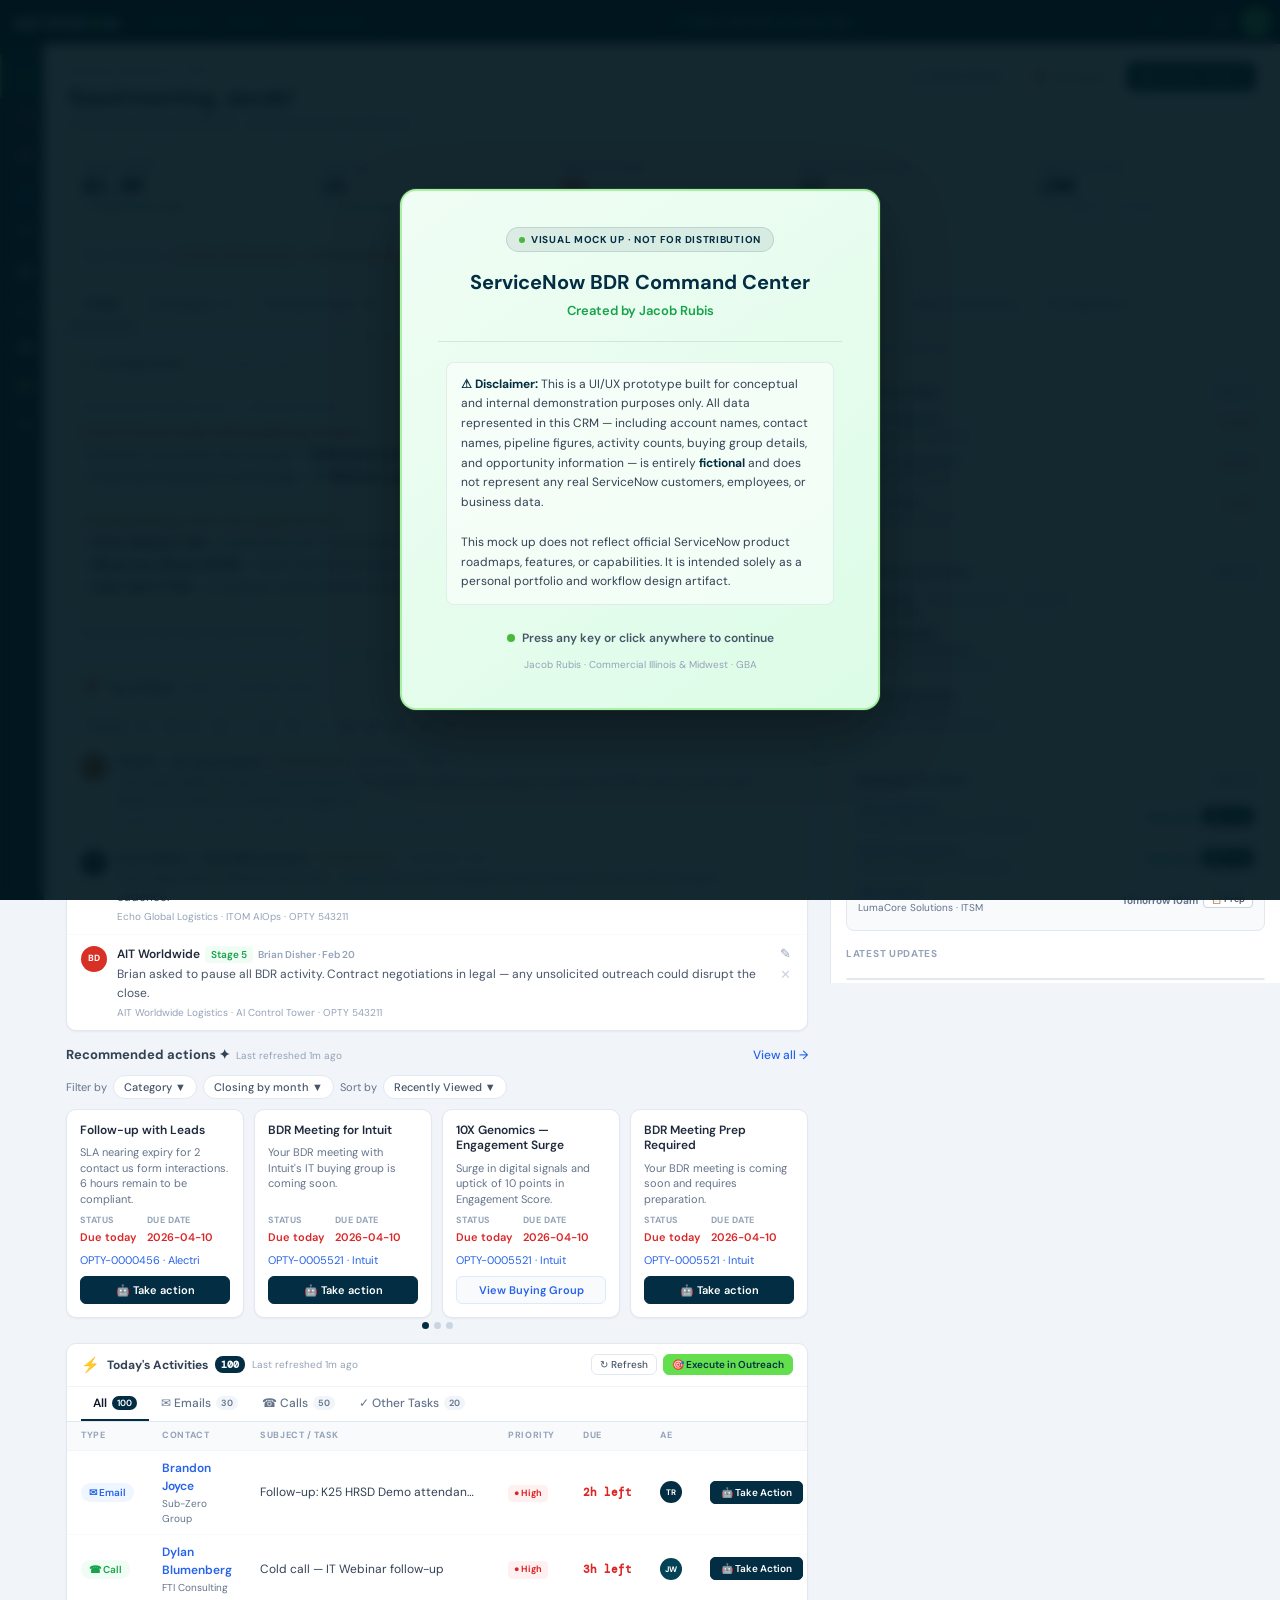
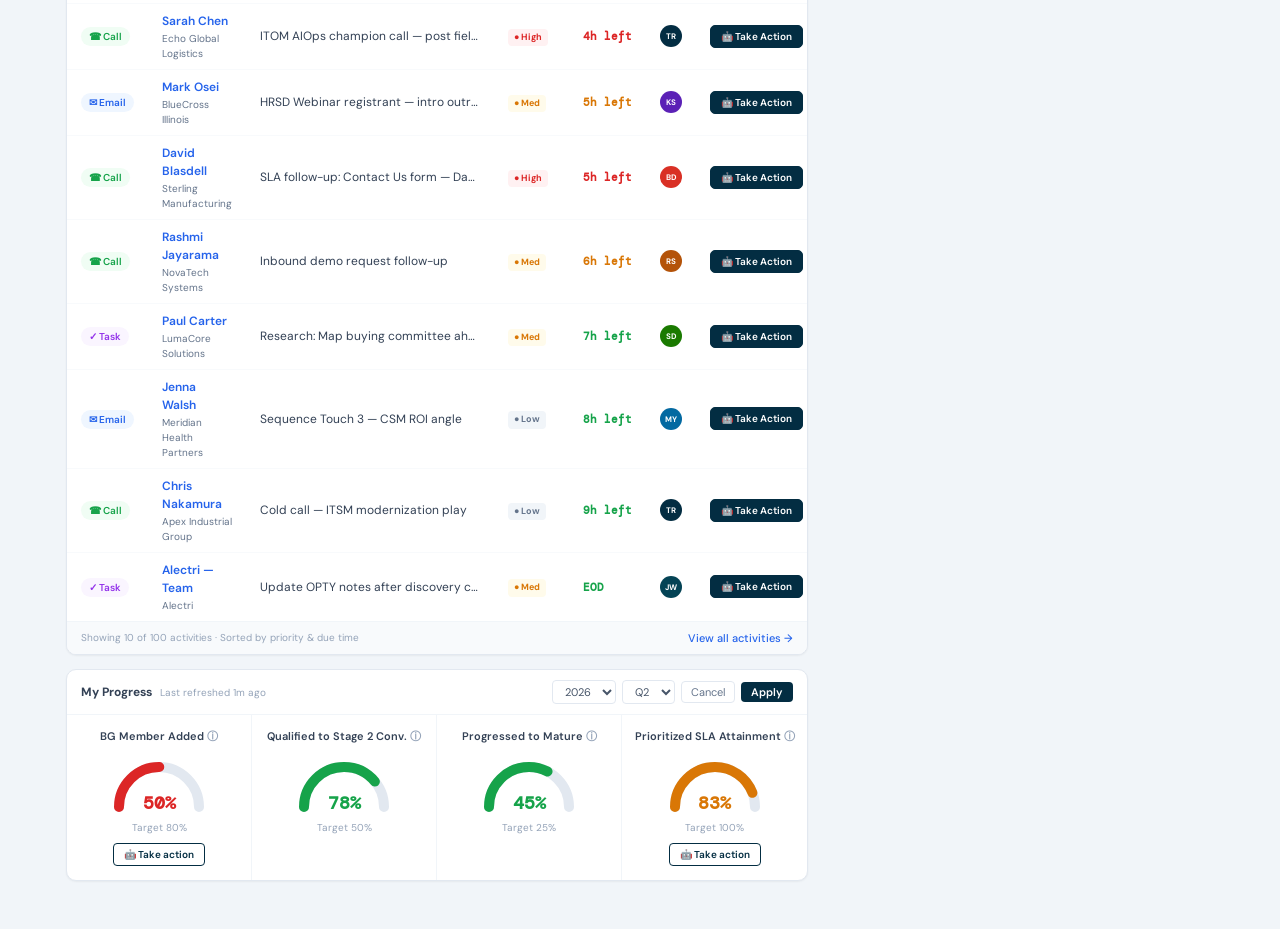
==== index.html @ 041e2563 "Implement AI prep modal for meeting briefs Added AI prep modal for generating prep briefs with compa" ====
<!DOCTYPE html>
<html lang="en">
<head>
<meta charset="UTF-8">
<meta name="viewport" content="width=device-width, initial-scale=1.0">
<title>Command Center — ServiceNow BDR</title>
<link href="https://fonts.googleapis.com/css2?family=DM+Sans:opsz,wght@9..40,300;9..40,400;9..40,500;9..40,600;9..40,700&family=DM+Mono:wght@400;500&display=swap" rel="stylesheet">
<style>
*,*::before,*::after{margin:0;padding:0;box-sizing:border-box;}
html,body{height:100%;}
:root{
  --ink:#032D42;--ink-nav:#01161f;--ink-mid:#043d5a;
  --wasabi:#63DF4E;--wdk:#4ab83a;
  --white:#fff;--bg:#f1f5f9;
  --s50:#f8fafc;--s100:#f1f5f9;--s200:#e2e8f0;--s300:#cbd5e1;
  --s400:#94a3b8;--s500:#64748b;--s600:#475569;--s700:#334155;
  --s800:#1e293b;--s900:#0f172a;
  --b50:#eff6ff;--b100:#dbeafe;--b500:#3b82f6;--b600:#2563eb;
  --g50:#f0fdf4;--g100:#dcfce7;--g500:#22c55e;--g600:#16a34a;
  --a50:#fffbeb;--a100:#fef3c7;--a500:#f59e0b;--a600:#d97706;
  --r50:#fff1f2;--r100:#ffe4e6;--r500:#ef4444;--r600:#dc2626;
  --p50:#faf5ff;--p500:#a855f7;--p600:#9333ea;
  --sh-xs:0 1px 2px rgba(0,0,0,.05);
  --sh-sm:0 1px 3px rgba(0,0,0,.10),0 1px 2px rgba(0,0,0,.06);
}
body{font-family:'DM Sans',sans-serif;background:var(--bg);color:var(--s800);font-size:13px;line-height:1.5;}
a{text-decoration:none;color:inherit;}
button{font-family:inherit;}
::-webkit-scrollbar{width:4px;height:4px;}
::-webkit-scrollbar-thumb{background:var(--s300);border-radius:2px;}

/* ── SPLASH SCREEN ───────────────────────────────────────────────── */
#splash{
  position:fixed;inset:0;z-index:9999;
  background:rgba(1,22,31,.92);
  display:flex;align-items:center;justify-content:center;
  backdrop-filter:blur(6px);
  transition:opacity .4s ease;
}
#splash.out{opacity:0;pointer-events:none;}
.splash-card{
  background:linear-gradient(145deg,#f0fdf4,#dcfce7);
  border:2px solid rgba(99,223,78,.45);
  border-radius:16px;
  padding:36px 44px;
  max-width:480px;
  width:90vw;
  text-align:center;
  box-shadow:0 24px 64px rgba(0,0,0,.35),0 0 0 1px rgba(99,223,78,.15);
  animation:splashIn .45s cubic-bezier(.22,.68,0,1.2) both;
}
@keyframes splashIn{from{transform:scale(.88) translateY(10px);opacity:0;}to{transform:scale(1) translateY(0);opacity:1;}}
.splash-badge{
  display:inline-flex;align-items:center;gap:6px;
  background:rgba(3,45,66,.08);border:1px solid rgba(3,45,66,.12);
  border-radius:20px;padding:4px 12px;
  font-size:10px;font-weight:700;letter-spacing:.07em;text-transform:uppercase;
  color:#032D42;margin-bottom:18px;
}
.splash-badge-dot{width:6px;height:6px;border-radius:50%;background:var(--wdk);}
.splash-title{
  font-size:20px;font-weight:700;color:#032D42;
  line-height:1.25;margin-bottom:6px;
}
.splash-author{
  font-size:13px;font-weight:600;color:#16a34a;margin-bottom:20px;
}
.splash-divider{
  height:1px;background:rgba(3,45,66,.1);margin:0 -8px 20px;
}
.splash-disclaimer{
  font-size:12px;color:#334155;line-height:1.65;margin-bottom:24px;
  background:rgba(255,255,255,.55);border-radius:8px;padding:12px 14px;
  border:1px solid rgba(3,45,66,.08);text-align:left;
}
.splash-disclaimer strong{color:#032D42;}
.splash-cta{
  display:flex;align-items:center;justify-content:center;gap:7px;
  font-size:12px;font-weight:600;color:#475569;
}
.splash-cta-pulse{
  width:8px;height:8px;border-radius:50%;background:#4ab83a;
  animation:splashPulse 1.2s infinite;
}
@keyframes splashPulse{0%,100%{opacity:1;transform:scale(1);}50%{opacity:.35;transform:scale(.7);}}
.splash-hint{font-size:10px;color:#94a3b8;margin-top:10px;}

/* NAV */
.gnav{height:44px;background:var(--ink-nav);display:flex;align-items:center;position:fixed;top:0;left:0;right:0;z-index:300;border-bottom:1px solid rgba(255,255,255,.06);}
.gnav-logo{display:flex;align-items:center;padding:0 14px;height:44px;border-right:1px solid rgba(255,255,255,.07);flex-shrink:0;}
.gnav-tabs{display:flex;align-items:center;}
.gnav-tab{display:flex;align-items:center;height:44px;padding:0 13px;font-size:12px;color:rgba(255,255,255,.5);cursor:pointer;border-bottom:2px solid transparent;white-space:nowrap;}
.gnav-tab:hover{color:rgba(255,255,255,.8);background:rgba(255,255,255,.04);}
.gnav-pill-wrap{flex:1;display:flex;justify-content:center;}
.gnav-pill{display:inline-flex;align-items:center;gap:6px;font-size:12px;font-weight:500;padding:4px 12px;border-radius:20px;border:1px solid rgba(255,255,255,.15);color:rgba(255,255,255,.8);cursor:pointer;}
.gnav-pill-dot{width:6px;height:6px;border-radius:50%;background:var(--wasabi);}
.gnav-r{display:flex;align-items:center;gap:2px;padding:0 10px;}
.gnav-btn{width:30px;height:30px;display:flex;align-items:center;justify-content:center;border-radius:4px;color:rgba(255,255,255,.45);cursor:pointer;font-size:13px;border:none;background:transparent;}
.gnav-btn:hover{background:rgba(255,255,255,.07);color:rgba(255,255,255,.8);}
.gnav-av{width:28px;height:28px;background:var(--wasabi);border-radius:50%;display:flex;align-items:center;justify-content:center;font-size:10px;font-weight:700;color:var(--ink);cursor:pointer;margin-left:4px;}

/* SIDEBAR */
.sbar{
  position:fixed;top:44px;left:0;bottom:0;
  width:44px;
  background:#0d1f2b;
  border-right:1px solid rgba(255,255,255,.05);
  z-index:200;
  display:flex;flex-direction:column;
  overflow:hidden;
  transition:width .22s cubic-bezier(.4,0,.2,1);
}
.sbar:hover{width:180px;box-shadow:4px 0 20px rgba(0,0,0,.25);}
.sbar::-webkit-scrollbar{width:0;}
.sbar-sec{padding:10px 0 4px;}
.sbar-lbl{font-size:9px;font-weight:700;letter-spacing:.10em;text-transform:uppercase;color:rgba(255,255,255,.20);padding:0 14px;margin-bottom:2px;display:block;white-space:nowrap;opacity:0;transition:opacity .15s .05s;}
.sbar:hover .sbar-lbl{opacity:1;}
.sbar-item{display:flex;align-items:center;gap:10px;padding:8px 14px;font-size:12px;color:rgba(255,255,255,.50);border-left:2px solid transparent;transition:background .12s,color .12s;text-decoration:none;white-space:nowrap;}
.sbar-item:hover{background:rgba(255,255,255,.05);color:rgba(255,255,255,.85);}
.sbar-item.on{color:var(--wasabi);border-left-color:var(--wasabi);background:rgba(99,223,78,.06);font-weight:500;}
.sbar-ic{width:16px;min-width:16px;text-align:center;font-size:15px;flex-shrink:0;}
.sb{margin-left:auto;font-size:9px;font-weight:600;padding:1px 5px;border-radius:8px;background:rgba(255,255,255,.08);color:rgba(255,255,255,.40);opacity:0;transition:opacity .1s;flex-shrink:0;}
.sbar:hover .sb{opacity:1;}
.sb.r{background:rgba(239,68,68,.20);color:#fca5a5;}
.sbar-item.on .sbar-ic::after{content:'';display:block;width:4px;height:4px;border-radius:50%;background:var(--wasabi);margin:1px auto 0;}
.sbar:hover .sbar-item.on .sbar-ic::after{display:none;}
.sdiv{height:1px;background:rgba(255,255,255,.06);margin:5px 10px;}
.sbar-footer{padding:8px 14px 10px;font-size:9px;color:rgba(255,255,255,.14);margin-top:auto;white-space:nowrap;opacity:0;transition:opacity .15s;}
.sbar:hover .sbar-footer{opacity:1;}

/* LAYOUT */
.main{margin-top:44px;margin-left:44px;min-height:calc(100vh - 44px);display:flex;flex-direction:column;}
.page-hdr{background:var(--white);border-bottom:1px solid var(--s200);padding:18px 24px 0;position:sticky;top:44px;z-index:100;}
.phdr-top{display:flex;align-items:flex-start;justify-content:space-between;margin-bottom:14px;}
.phdr-date{font-size:11px;color:var(--s400);margin-bottom:2px;}
.phdr-name{font-size:22px;font-weight:700;color:var(--s900);letter-spacing:-.02em;}
.phdr-sub{font-size:12px;color:var(--s500);}
.phdr-acts{display:flex;align-items:center;gap:7px;flex-shrink:0;}

/* BODY */
.page-body{display:flex;flex:1;min-height:0;}
.body-main{flex:1;padding:16px 22px 48px;display:flex;flex-direction:column;gap:14px;min-width:0;}
.body-side{width:450px;flex-shrink:0;border-left:1px solid var(--s200);background:var(--white);padding:14px 15px;display:flex;flex-direction:column;gap:11px;overflow-y:auto;position:sticky;top:calc(44px + 200px);max-height:calc(100vh - 44px - 200px);align-self:flex-start;}

/* BUTTONS */
.btn{display:inline-flex;align-items:center;gap:5px;font-family:inherit;font-size:12px;font-weight:500;padding:6px 13px;border-radius:6px;cursor:pointer;border:1px solid;transition:.12s;white-space:nowrap;text-decoration:none;}
.btn-g{background:transparent;color:var(--s600);border-color:var(--s200);}
.btn-g:hover{background:var(--s50);border-color:var(--s300);}
.btn-p{background:var(--ink);color:var(--white);border-color:var(--ink);}
.btn-p:hover{background:var(--ink-mid);}
.btn-w{background:var(--wasabi);color:var(--ink);border-color:var(--wasabi);font-weight:600;}
.btn-w:hover{background:var(--wdk);}
.btn-sm{font-size:11px;padding:5px 11px;}
.btn-xs{font-size:10px;padding:3px 8px;}

/* STAT CARDS */
.stat-row{display:flex;gap:8px;margin-bottom:12px;}
.stat-card{flex:1;background:var(--white);border:1px solid var(--s200);border-radius:10px;padding:11px 13px;cursor:pointer;transition:.12s;box-shadow:var(--sh-xs);text-decoration:none;display:block;color:inherit;}
.stat-card:hover{box-shadow:var(--sh-sm);border-color:var(--s300);}
.stat-lbl{font-size:11px;color:var(--s500);margin-bottom:2px;font-weight:500;}
.stat-val{font-size:20px;font-weight:700;color:var(--s900);line-height:1;margin-bottom:2px;font-family:'DM Mono',monospace;}
.stat-val.red{color:var(--r600);}
.stat-d{font-size:11px;color:var(--s400);}
.du{color:var(--g600);font-weight:600;}
.dw{color:var(--a600);font-weight:600;font-size:10px;}

/* SINCE STRIP */
.since{background:var(--s50);border:1px solid var(--s200);border-radius:8px;padding:7px 14px;font-size:11px;color:var(--s500);margin-bottom:12px;display:flex;align-items:center;gap:5px;flex-wrap:wrap;}
.sr{color:var(--r600);font-weight:600;}
.sa{color:var(--a600);font-weight:600;}
.sg{color:var(--g600);font-weight:600;}
.ss{color:var(--s300);}

/* PAGE TABS */
.ptabs{display:flex;align-items:center;border-top:1px solid var(--s200);margin:0 -24px;padding:0 24px;overflow-x:auto;}
.ptabs::-webkit-scrollbar{height:0;}
.ptab{display:flex;align-items:center;gap:5px;padding:10px 14px;font-size:13px;font-weight:500;color:var(--s500);border-bottom:2px solid transparent;white-space:nowrap;transition:.1s;text-decoration:none;cursor:pointer;}
.ptab:hover{color:var(--s700);}
.ptab.on{color:var(--s900);border-bottom-color:var(--ink);font-weight:600;}
.ptab-ct{font-size:10px;font-weight:600;padding:1px 5px;border-radius:8px;background:var(--s100);color:var(--s500);}
.ptab.on .ptab-ct{background:var(--ink);color:var(--white);}

/* CARD */
.card{background:var(--white);border:1px solid var(--s200);border-radius:10px;overflow:hidden;box-shadow:var(--sh-xs);}

/* AI BRIEF */
.ai-brief{background:var(--white);border:1px solid var(--s200);border-radius:10px;overflow:hidden;box-shadow:var(--sh-xs);}
.ai-hdr{display:flex;align-items:center;justify-content:space-between;padding:10px 14px;border-bottom:1px solid var(--s100);cursor:pointer;user-select:none;transition:.1s;}
.ai-hdr:hover{background:var(--s50);}
.ai-lbl{display:flex;align-items:center;gap:7px;font-size:12px;font-weight:600;color:var(--s700);}
.ai-meta{font-size:10px;color:var(--s400);font-weight:400;margin-left:2px;}
.ai-pulse{width:7px;height:7px;background:var(--wasabi);border-radius:50%;animation:pulse 2s infinite;flex-shrink:0;}
@keyframes pulse{0%,100%{opacity:1;transform:scale(1);}50%{opacity:.4;transform:scale(.8);}}
.ai-coll{overflow:hidden;transition:max-height .3s ease;}
.ai-body{padding:14px;}
.ai-snap{font-size:10px;font-weight:700;letter-spacing:.07em;text-transform:uppercase;color:var(--s400);margin-bottom:7px;}
.ai-txt{font-size:13px;color:var(--s700);line-height:1.7;}
.ai-txt strong{color:var(--s900);}
.ai-txt .ar{color:var(--r600);font-weight:600;}
.ai-foot{display:flex;align-items:center;justify-content:space-between;padding:8px 14px;border-top:1px solid var(--s100);background:var(--s50);}
.ai-foot-m{font-size:10px;color:var(--s400);}

/* TOP OF MIND */
.tom{background:var(--white);border:1px solid var(--s200);border-radius:10px;overflow:hidden;box-shadow:var(--sh-xs);}
.tom-hdr{display:flex;align-items:center;justify-content:space-between;padding:10px 14px;border-bottom:1px solid var(--s100);}
.tom-toolbar{display:flex;align-items:center;gap:2px;padding:5px 10px;background:var(--s50);border-bottom:1px solid var(--s100);}
.tom-sel{font-size:11px;padding:2px 5px;border:1px solid var(--s200);border-radius:3px;background:var(--white);color:var(--s600);font-family:inherit;cursor:pointer;}
.tom-tb{width:22px;height:22px;display:flex;align-items:center;justify-content:center;border-radius:3px;border:none;background:transparent;cursor:pointer;font-size:11px;font-weight:700;color:var(--s500);}
.tom-tb:hover{background:var(--s200);}
.tom-tdiv{width:1px;height:14px;background:var(--s200);margin:0 2px;}
.tom-note{display:flex;align-items:flex-start;gap:10px;padding:10px 14px;border-bottom:1px solid var(--s50);transition:.1s;}
.tom-note:hover{background:var(--s50);}
.tom-note:last-child{border-bottom:none;}
.tom-av{width:26px;height:26px;border-radius:50%;display:flex;align-items:center;justify-content:center;font-size:9px;font-weight:700;color:var(--white);flex-shrink:0;margin-top:1px;}
.tom-bd{flex:1;}
.tom-name{font-size:12px;font-weight:600;color:var(--s800);margin-bottom:2px;display:flex;align-items:center;gap:5px;flex-wrap:wrap;}
.tom-tg{font-size:10px;font-weight:600;padding:1px 6px;border-radius:4px;}
.tg-r{background:var(--r50);color:var(--r600);}
.tg-a{background:var(--a50);color:var(--a600);}
.tg-g{background:var(--g50);color:var(--g600);}
.tom-ts{font-size:10px;color:var(--s400);}
.tom-txt{font-size:12px;color:var(--s600);line-height:1.55;}
.tom-sub{font-size:10px;color:var(--s400);margin-top:3px;}
.tom-x{font-size:13px;color:var(--s300);background:none;border:none;cursor:pointer;flex-shrink:0;transition:.1s;padding:0 2px;}
.tom-x:hover{color:var(--s600);}

/* REC ACTIONS */
.rec-hdr{display:flex;align-items:center;justify-content:space-between;margin-bottom:10px;}
.rec-lbl{font-size:13px;font-weight:700;color:var(--s700);display:flex;align-items:center;gap:6px;}
.rec-lbl-m{font-size:10px;color:var(--s400);font-weight:400;}
.rec-filters{display:flex;align-items:center;gap:6px;margin-bottom:10px;flex-wrap:wrap;}
.fl{font-size:11px;color:var(--s500);}
.fchip{display:inline-flex;align-items:center;gap:4px;font-family:inherit;font-size:11px;font-weight:500;padding:4px 10px;border-radius:20px;border:1px solid var(--s200);background:var(--white);color:var(--s600);cursor:pointer;}
.fchip:hover{border-color:var(--s300);background:var(--s50);}
.rec-grid{display:grid;grid-template-columns:repeat(4,1fr);gap:10px;}
.rec-card{background:var(--white);border:1px solid var(--s200);border-radius:10px;padding:13px;box-shadow:var(--sh-xs);cursor:pointer;transition:.12s;display:flex;flex-direction:column;gap:7px;}
.rec-card:hover{box-shadow:var(--sh-sm);border-color:var(--s300);}
.rc-title{font-size:12px;font-weight:600;color:var(--s800);line-height:1.3;}
.rc-sub{font-size:11px;color:var(--s500);line-height:1.4;flex:1;}
.rc-opty{font-size:11px;color:var(--b600);}
.rc-dates{display:flex;gap:10px;}
.rc-di{display:flex;flex-direction:column;gap:1px;}
.rc-dl{font-size:9px;font-weight:700;letter-spacing:.05em;text-transform:uppercase;color:var(--s400);}
.rc-dv{font-size:11px;font-weight:600;color:var(--r600);}
.rc-cta{width:100%;font-family:inherit;font-size:11px;font-weight:600;padding:6px;border-radius:6px;border:1px solid var(--s200);background:var(--s50);color:var(--s700);cursor:pointer;transition:.1s;}
.rc-cta:hover,.rc-cta.pri{background:var(--ink);color:var(--white);border-color:var(--ink);}
.rec-dots{display:flex;align-items:center;justify-content:center;gap:5px;margin-top:4px;}
.rdot{width:7px;height:7px;border-radius:50%;background:var(--s300);cursor:pointer;}
.rdot.on{background:var(--ink);}

/* GAUGES */
.prog-section{background:var(--white);border:1px solid var(--s200);border-radius:10px;overflow:hidden;box-shadow:var(--sh-xs);}
.prog-hdr{display:flex;align-items:center;justify-content:space-between;padding:10px 14px;border-bottom:1px solid var(--s100);}
.prog-hl{display:flex;align-items:center;gap:8px;}
.prog-lbl{font-size:12px;font-weight:700;color:var(--s700);}
.prog-m{font-size:10px;color:var(--s400);}
.prog-ctrls{display:flex;align-items:center;gap:6px;}
.prog-sel{font-family:inherit;font-size:11px;padding:3px 8px;border:1px solid var(--s200);border-radius:4px;background:var(--white);color:var(--s600);cursor:pointer;}
.prog-apply{font-family:inherit;font-size:11px;font-weight:600;padding:3px 10px;border-radius:4px;border:none;background:var(--ink);color:var(--white);cursor:pointer;}
.gauges-row{display:grid;grid-template-columns:repeat(4,1fr);}
.gauge-item{padding:14px 10px;border-right:1px solid var(--s100);display:flex;flex-direction:column;align-items:center;gap:8px;cursor:pointer;transition:.1s;}
.gauge-item:hover{background:var(--s50);}
.gauge-item:last-child{border-right:none;}
.gauge-title{font-size:11px;font-weight:600;color:var(--s700);text-align:center;line-height:1.35;}
.gauge-wrap{position:relative;width:100px;height:60px;}
.gauge-svg{width:100px;height:60px;}
.gauge-val{position:absolute;bottom:0;left:50%;transform:translateX(-50%);font-size:18px;font-weight:700;font-family:'DM Mono',monospace;line-height:1;}
.gauge-target{font-size:10px;color:var(--s400);}
.gauge-cta{font-family:inherit;font-size:10px;font-weight:600;padding:4px 10px;border-radius:4px;border:1px solid var(--ink);background:transparent;color:var(--ink);cursor:pointer;display:flex;align-items:center;gap:4px;transition:.1s;}
.gauge-cta:hover{background:var(--ink);color:var(--white);}

/* ── ACTIVITIES SECTION ───────────────────────────────────────────── */
.act-section{background:var(--white);border:1px solid var(--s200);border-radius:10px;overflow:hidden;box-shadow:var(--sh-xs);}
.act-hdr{display:flex;align-items:center;justify-content:space-between;padding:10px 14px;border-bottom:1px solid var(--s100);}
.act-hdr-l{display:flex;align-items:center;gap:7px;}
.act-title{font-size:12px;font-weight:700;color:var(--s700);}
.act-meta{font-size:10px;color:var(--s400);}
.act-tabs{display:flex;align-items:center;border-bottom:1px solid var(--s200);padding:0 14px;gap:0;overflow-x:auto;}
.act-tabs::-webkit-scrollbar{height:0;}
.act-tab{display:flex;align-items:center;gap:5px;padding:8px 12px;font-size:12px;font-weight:500;color:var(--s500);border-bottom:2px solid transparent;cursor:pointer;white-space:nowrap;transition:.1s;background:none;border-top:none;border-left:none;border-right:none;font-family:inherit;}
.act-tab:hover{color:var(--s700);}
.act-tab.on{color:var(--s900);border-bottom-color:var(--ink);font-weight:600;}
.act-tab-ct{font-size:9px;font-weight:600;padding:1px 5px;border-radius:8px;background:var(--s100);color:var(--s500);}
.act-tab.on .act-tab-ct{background:var(--ink);color:var(--white);}
/* activity list table */
.act-list{overflow-x:auto;}
.act-table{width:100%;border-collapse:collapse;min-width:520px;}
.act-table th{font-size:9px;font-weight:700;letter-spacing:.07em;text-transform:uppercase;color:var(--s400);padding:7px 14px;text-align:left;border-bottom:1px solid var(--s100);background:var(--s50);white-space:nowrap;}
.act-table td{padding:8px 14px;border-bottom:1px solid var(--s50);vertical-align:middle;}
.act-table tr:last-child td{border-bottom:none;}
.act-table tr:hover td{background:var(--s50);}
/* type pill */
.act-type{display:inline-flex;align-items:center;gap:4px;font-size:10px;font-weight:600;padding:2px 8px;border-radius:20px;white-space:nowrap;}
.act-type.email{background:var(--b50);color:var(--b600);}
.act-type.call{background:var(--g50);color:var(--g600);}
.act-type.task{background:var(--p50);color:var(--p600);}
/* priority */
.act-pri{display:inline-flex;align-items:center;gap:3px;font-size:9px;font-weight:700;padding:2px 6px;border-radius:4px;}
.act-pri.high{background:var(--r50);color:var(--r600);}
.act-pri.med{background:var(--a50);color:var(--a600);}
.act-pri.low{background:var(--s100);color:var(--s500);}
/* contact cell */
.act-contact{font-size:12px;font-weight:600;color:var(--b600);cursor:pointer;}
.act-contact:hover{text-decoration:underline;}
.act-company{font-size:10px;color:var(--s500);margin-top:1px;}
/* subject cell */
.act-subj{font-size:12px;color:var(--s700);max-width:220px;white-space:nowrap;overflow:hidden;text-overflow:ellipsis;}
/* time cell */
.act-time{font-size:11px;font-weight:600;color:var(--r600);white-space:nowrap;font-family:'DM Mono',monospace;}
.act-time.ok{color:var(--g600);}
.act-time.warn{color:var(--a600);}
/* action btn */
.act-btn{font-family:inherit;font-size:10px;font-weight:600;padding:4px 10px;border-radius:5px;cursor:pointer;border:1px solid var(--s200);background:var(--white);color:var(--s600);transition:.1s;white-space:nowrap;}
.act-btn:hover{background:var(--ink);color:var(--white);border-color:var(--ink);}
.act-btn.ai{background:var(--ink);color:var(--white);border-color:var(--ink);}
.act-btn.ai:hover{background:var(--ink-mid);}
/* act footer */
.act-footer{display:flex;align-items:center;justify-content:space-between;padding:8px 14px;border-top:1px solid var(--s100);background:var(--s50);}
.act-footer-m{font-size:10px;color:var(--s400);}

/* RIGHT SIDEBAR */
.side-lbl{font-size:10px;font-weight:700;letter-spacing:.07em;text-transform:uppercase;color:var(--s400);margin-bottom:6px;display:block;}
.side-card{background:var(--s50);border:1px solid var(--s200);border-radius:8px;padding:10px 11px;}
.sc-hdr{display:flex;align-items:center;justify-content:space-between;margin-bottom:7px;}
.sc-title{font-size:11px;font-weight:600;color:var(--s700);}
.sc-link{font-size:11px;color:var(--b600);cursor:pointer;text-decoration:none;}
.sc-link:hover{text-decoration:underline;}
.si{display:flex;align-items:flex-start;justify-content:space-between;gap:8px;padding:5px 0;border-bottom:1px solid var(--s200);}
.si:last-child{border-bottom:none;}
.si-name{font-size:12px;color:var(--b600);font-weight:500;cursor:pointer;line-height:1.3;}
.si-name:hover{text-decoration:underline;}
.si-co{font-size:10px;color:var(--s500);}
.si-r{font-size:10px;font-weight:700;color:var(--r600);white-space:nowrap;padding-top:2px;}
.si-a{font-size:10px;font-weight:700;color:var(--a600);white-space:nowrap;padding-top:2px;}
.si-g{font-size:10px;font-weight:700;color:var(--g600);white-space:nowrap;padding-top:2px;}
.si-s{font-size:10px;font-weight:700;color:var(--s500);white-space:nowrap;padding-top:2px;}
.stabs{display:flex;border-bottom:1px solid var(--s200);margin-bottom:7px;}
.stab{font-size:11px;font-weight:500;padding:4px 8px;color:var(--s400);cursor:pointer;border-bottom:2px solid transparent;transition:.1s;}
.stab.on{color:var(--ink);border-bottom-color:var(--ink);font-weight:600;}
.sact{font-size:11px;color:var(--s600);padding:4px 0;border-bottom:1px solid var(--s100);line-height:1.45;}
.sact:last-child{border-bottom:none;}
.sact strong{color:var(--s800);}
.nfeed{background:var(--white);border:1px solid var(--s200);border-radius:8px;overflow:hidden;}
.ni{padding:9px 11px;border-bottom:1px solid var(--s100);cursor:pointer;transition:.1s;}
.ni:hover{background:var(--s50);}
.ni:last-child{border-bottom:none;}
.ni-top{display:flex;align-items:center;justify-content:space-between;margin-bottom:4px;}
.ntag{font-size:9px;font-weight:700;padding:1px 6px;border-radius:3px;text-transform:uppercase;letter-spacing:.04em;}
.ntag.promo{background:rgba(99,223,78,.12);color:#2d7a1a;}
.ntag.breach{background:var(--r50);color:var(--r600);}
.nmeta{font-size:10px;color:var(--s400);}
.ntitle{font-size:12px;font-weight:600;color:var(--s800);line-height:1.3;margin-bottom:3px;}
.ndesc{font-size:11px;color:var(--s500);line-height:1.4;}
.nai{font-family:inherit;font-size:10px;font-weight:600;padding:2px 8px;border-radius:4px;border:1px solid var(--s200);background:var(--s50);color:var(--s600);cursor:pointer;margin-top:5px;display:inline-flex;align-items:center;gap:3px;}
.nai:hover{background:var(--ink);color:var(--white);border-color:var(--ink);}

/* ── AI PREP MODAL ───────────────────────────────────────────────── */
#prepModalBg{display:none;position:fixed;inset:0;background:rgba(0,0,0,.5);z-index:9999;align-items:center;justify-content:center;backdrop-filter:blur(4px);}
.prep-modal{background:var(--white);border-radius:14px;width:min(680px,95vw);height:88vh;display:flex;flex-direction:column;box-shadow:0 24px 64px rgba(0,0,0,.3);}
.prep-modal-hdr{padding:16px 20px;border-bottom:1px solid var(--s200);display:flex;align-items:flex-start;justify-content:space-between;flex-shrink:0;background:var(--ink);border-radius:14px 14px 0 0;}
.prep-modal-hdr-l{display:flex;flex-direction:column;gap:3px;}
.prep-badge{display:inline-flex;align-items:center;gap:5px;font-size:9px;font-weight:700;letter-spacing:.07em;text-transform:uppercase;padding:2px 8px;border-radius:10px;background:rgba(99,223,78,.18);color:var(--wasabi);margin-bottom:4px;}
.prep-modal-name{font-size:18px;font-weight:700;color:var(--white);line-height:1.2;}
.prep-modal-sub{font-size:11px;color:rgba(255,255,255,.55);}
.prep-close{width:30px;height:30px;border-radius:50%;background:rgba(255,255,255,.1);border:none;color:rgba(255,255,255,.7);cursor:pointer;font-size:16px;display:flex;align-items:center;justify-content:center;flex-shrink:0;transition:.1s;}
.prep-close:hover{background:rgba(255,255,255,.2);color:var(--white);}
.prep-modal-body{flex:1;overflow-y:auto;min-height:0;padding:18px 20px;}
.prep-sec{background:var(--s50);border:1px solid var(--s200);border-radius:10px;overflow:hidden;margin-bottom:14px;}
.prep-sec-hdr{display:flex;align-items:center;gap:7px;padding:9px 13px;border-bottom:1px solid var(--s200);background:var(--white);}
.prep-sec-icon{font-size:14px;}
.prep-sec-title{font-size:11px;font-weight:700;color:var(--s700);text-transform:uppercase;letter-spacing:.06em;}
.prep-sec-body{padding:12px 13px;font-size:12px;color:var(--s700);line-height:1.7;}
.prep-sec-body strong{color:var(--s900);}
.prep-sec-body ul{padding-left:16px;display:flex;flex-direction:column;gap:5px;}
.prep-sec-body li{color:var(--s600);line-height:1.55;}
.spiced-row{display:grid;grid-template-columns:90px 1fr;gap:0;border-bottom:1px solid var(--s200);}
.spiced-row:last-child{border-bottom:none;}
.spiced-label{padding:9px 12px;font-size:10px;font-weight:700;color:var(--white);display:flex;align-items:flex-start;background:var(--ink);}
.spiced-val{padding:9px 12px;font-size:12px;color:var(--s700);line-height:1.55;}
.prep-loading{display:flex;flex-direction:column;align-items:center;justify-content:center;gap:12px;padding:48px 20px;}
.prep-spinner{width:32px;height:32px;border:3px solid var(--s200);border-top-color:var(--ink);border-radius:50%;animation:prepSpin .8s linear infinite;}
@keyframes prepSpin{to{transform:rotate(360deg);}}
.prep-loading-txt{font-size:12px;color:var(--s500);font-weight:500;}
.prep-loading-sub{font-size:11px;color:var(--s400);text-align:center;}
.prep-modal-ftr{padding:12px 20px;border-top:1px solid var(--s200);display:flex;align-items:center;justify-content:space-between;flex-shrink:0;background:var(--s50);border-radius:0 0 14px 14px;}
.prep-ftr-note{font-size:10px;color:var(--s400);display:flex;align-items:center;gap:4px;}
.prep-pulse{width:6px;height:6px;background:var(--wasabi);border-radius:50%;animation:pulse 2s infinite;flex-shrink:0;}

/* FADE */
.fu{opacity:0;transform:translateY(6px);transition:opacity .35s ease,transform .35s ease;}
</style>
</head>
<body>

<!-- ── SPLASH SCREEN ──────────────────────────────────────────────── -->
<div id="splash">
  <div class="splash-card">
    <div class="splash-badge">
      <div class="splash-badge-dot"></div>
      Visual Mock Up · Not for Distribution
    </div>
    <div class="splash-title">ServiceNow BDR Command Center</div>
    <div class="splash-author">Created by Jacob Rubis</div>
    <div class="splash-divider"></div>
    <div class="splash-disclaimer">
      <strong>⚠ Disclaimer:</strong> This is a UI/UX prototype built for conceptual and internal demonstration purposes only. All data represented in this CRM — including account names, contact names, pipeline figures, activity counts, buying group details, and opportunity information — is entirely <strong>fictional</strong> and does not represent any real ServiceNow customers, employees, or business data.
      <br><br>
      This mock up does not reflect official ServiceNow product roadmaps, features, or capabilities. It is intended solely as a personal portfolio and workflow design artifact.
    </div>
    <div class="splash-cta">
      <div class="splash-cta-pulse"></div>
      Press any key or click anywhere to continue
    </div>
    <div class="splash-hint">Jacob Rubis · Commercial Illinois &amp; Midwest · GBA</div>
  </div>
</div>

<!-- TOP NAV -->
<nav class="gnav">
  <div class="gnav-logo">
    <svg xmlns="http://www.w3.org/2000/svg" width="108" height="17" viewBox="0 0 132 20">
      <path d="M32.022,6.391a5.626,5.626,0,0,0-3.61,1.3V6.523H25.119V19.35h3.425v-8.2a4.073,4.073,0,0,1,3.109-1.588,3.494,3.494,0,0,1,1.374.206V6.479a5.851,5.851,0,0,0-1.005-.088" fill="#fff" fill-rule="evenodd"/>
      <path d="M2.16,15.436a5.369,5.369,0,0,0,3.5,1.269c.922,0,1.633-.45,1.633-1.084,0-1.931-6.191-1.243-6.191-5.369,0-2.459,2.371-3.993,4.9-3.993a7.9,7.9,0,0,1,4.32,1.3L8.72,10.04a4.3,4.3,0,0,0-2.45-.872c-.948,0-1.739.37-1.739,1.031,0,1.666,6.192,1.005,6.192,5.448,0,2.46-2.4,3.967-5.085,3.967A8.815,8.815,0,0,1,.5,17.9Z" fill="#fff" fill-rule="evenodd"/>
      <path d="M23.657,12.817c0-3.57-2.5-6.558-6.034-6.558-3.794,0-6.218,3.12-6.218,6.691A6.4,6.4,0,0,0,18.1,19.614a6.919,6.919,0,0,0,5.243-2.3l-1.95-1.957a4.515,4.515,0,0,1-3.214,1.481A3.36,3.36,0,0,1,14.725,13.8h8.853A5.735,5.735,0,0,0,23.657,12.817Zm-8.774-1.533a2.775,2.775,0,0,1,2.74-2.248,2.552,2.552,0,0,1,2.53,2.248Z" fill="#fff" fill-rule="evenodd"/>
      <polygon points="41.19 14.351 44.694 6.523 48.252 6.523 42.376 19.35 40.005 19.35 34.129 6.523 37.686 6.523 41.19 14.351" fill="#fff" fill-rule="evenodd"/>
      <path d="M51.128.5A2.2,2.2,0,1,1,48.888,2.7,2.2,2.2,0,0,1,51.128.5" fill="#fff" fill-rule="evenodd"/>
      <rect x="49.415" y="6.523" width="3.425" height="12.827" fill="#fff"/>
      <path d="M67,16.731a6.766,6.766,0,0,1-5.8,2.883,6.68,6.68,0,1,1,.026-13.355,6.808,6.808,0,0,1,5.375,2.565l-2.424,2.142a3.7,3.7,0,0,0-2.951-1.534A3.433,3.433,0,0,0,57.78,12.95a3.383,3.383,0,0,0,3.531,3.49,3.741,3.741,0,0,0,3.056-1.692Z" fill="#fff" fill-rule="evenodd"/>
      <path d="M79.442,17.313a6.918,6.918,0,0,1-5.243,2.3,6.4,6.4,0,0,1-6.692-6.664c0-3.571,2.424-6.691,6.218-6.691,3.53,0,6.033,2.988,6.033,6.558a5.635,5.635,0,0,1-.079.979H70.826a3.36,3.36,0,0,0,3.452,3.041,4.52,4.52,0,0,0,3.215-1.481Zm-3.188-6.029a2.551,2.551,0,0,0-2.529-2.248,2.774,2.774,0,0,0-2.74,2.248Z" fill="#fff" fill-rule="evenodd"/>
      <path d="M81.12,19.35V6.523h3.293V7.554a5.625,5.625,0,0,1,3.609-1.295,5.747,5.747,0,0,1,4.427,2.063,6.482,6.482,0,0,1,1.317,4.5V19.35H90.341v-6.8a3.11,3.11,0,0,0-.764-2.407,2.69,2.69,0,0,0-1.923-.714,4.076,4.076,0,0,0-3.109,1.587V19.35Z" fill="#fff" fill-rule="evenodd"/>
      <path d="M102.586,6.259A7.5,7.5,0,0,0,97.419,19.21a1.481,1.481,0,0,0,1.926.1,5.355,5.355,0,0,1,6.394,0,1.485,1.485,0,0,0,1.937-.113,7.5,7.5,0,0,0-5.09-12.94M102.542,17.5a3.637,3.637,0,0,1-3.734-3.733,3.734,3.734,0,1,1,7.468,0,3.637,3.637,0,0,1-3.734,3.733" fill="#62d84e" fill-rule="evenodd"/>
      <polygon points="116.788 19.35 114.237 19.35 109.15 6.523 112.57 6.523 115.359 13.853 118.094 6.523 120.952 6.523 123.662 13.853 126.475 6.523 129.896 6.523 124.809 19.35 122.258 19.35 119.523 12.046 116.788 19.35" fill="#fff" fill-rule="evenodd"/>
    </svg>
  </div>
  <div class="gnav-tabs">
    <span class="gnav-tab">Favorites</span>
    <span class="gnav-tab">History</span>
    <span class="gnav-tab">Workspaces</span>
    <span class="gnav-tab" style="padding:0 10px">⋮</span>
  </div>
  <div class="gnav-pill-wrap">
    <div class="gnav-pill"><div class="gnav-pill-dot"></div>Sales CRM BDR Landing Page ⌄</div>
  </div>
  <div class="gnav-r">
    <button class="gnav-btn" title="Outreach Center">🔗</button>
    <button class="gnav-btn">＋</button>
    <button class="gnav-btn">🔔</button>
    <div class="gnav-av">JR</div>
  </div>
</nav>

<!-- SIDEBAR -->
<aside class="sbar">
  <div class="sbar-sec">
    <a href="index.html"            class="sbar-item on"  ><span class="sbar-ic">⌂</span>Command Center</a>
    <a href="campaigns.html"        class="sbar-item"     ><span class="sbar-ic">📣</span>Campaigns<span class="sb">5</span></a>
    <a href="buying-groups.html"    class="sbar-item"     ><span class="sbar-ic">🎯</span>Buying Groups<span class="sb">12</span></a>
    <a href="leads.html"            class="sbar-item"     ><span class="sbar-ic">👤</span>Leads<span class="sb r">39</span></a>
    <a href="territory-leads.html"  class="sbar-item"     ><span class="sbar-ic">🗺</span>Territory Leads<span class="sb">200</span></a>
    <a href="accounts.html"         class="sbar-item"     ><span class="sbar-ic">🏢</span>Accounts<span class="sb">340</span></a>
    <a href="opportunities.html"    class="sbar-item"     ><span class="sbar-ic">💼</span>Opportunities</a>
    <a href="book-of-business.html" class="sbar-item"     ><span class="sbar-ic">📖</span>Book of Business</a>
    <a href="ae-alignment.html"     class="sbar-item"     ><span class="sbar-ic">🤝</span>AE Alignment</a>
    <a href="activities.html"       class="sbar-item"     ><span class="sbar-ic">⚡</span>Activities<span class="sb">100</span></a>
  </div>
  <div class="sbar-footer">ServiceNow Confidential</div>
</aside>

<!-- MAIN -->
<div class="main">
  <div class="page-hdr">

    <div class="phdr-top">
      <div>
        <div class="phdr-date" id="todayDate">Friday, April 10, 2026</div>
        <div class="phdr-name">Good morning, Jacob!</div>
        <div class="phdr-sub">Commercial Illinois &amp; Midwest · Global Business Acceleration</div>
      </div>
      <div class="phdr-acts">
        <a href="#" class="btn btn-g btn-sm">📊 Weekly Recap</a>
        <a href="campaigns.html" class="btn btn-g btn-sm" style="border-color:rgba(99,223,78,.35);color:var(--wdk);">📣 Campaigns</a>
        <a href="#" class="btn btn-p btn-sm">🤖 AI Sales Coach ↗</a>
      </div>
    </div>

    <!-- STAT CARDS -->
    <div class="stat-row">
      <div class="stat-card">
        <div class="stat-lbl">Pipeline (QTD)</div>
        <div class="stat-val">$2.4M</div>
        <div class="stat-d"><span class="du">↑ $340K this week</span></div>
      </div>
      <div class="stat-card">
        <div class="stat-lbl">Meetings</div>
        <div class="stat-val">16</div>
        <div class="stat-d"><span class="du">↑ 2 this week</span></div>
      </div>
      <a href="leads.html" class="stat-card">
        <div class="stat-lbl">Open SLA Leads</div>
        <div class="stat-val red">39</div>
        <div class="stat-d"><span class="dw">⚠ 7 SLA Critical</span></div>
      </a>
      <a href="buying-groups.html" class="stat-card">
        <div class="stat-lbl">Active Buying Groups</div>
        <div class="stat-val">12</div>
        <div class="stat-d"><span class="du">↑ 3 New signals</span></div>
      </a>
      <div class="stat-card" onclick="document.getElementById('activitiesSection').scrollIntoView({behavior:'smooth'})" style="cursor:pointer">
        <div class="stat-lbl">Tasks Due Today</div>
        <div class="stat-val">100</div>
        <div class="stat-d" style="color:var(--s400)">✉ 30 · ☎ 50 · 20 Other</div>
      </div>
    </div>

    <!-- SINCE YESTERDAY -->
    <div class="since">
      <span style="color:var(--s400)">Since Yesterday ·</span>
      <span class="sr">⚠ 8 SLA Critical Leads</span>
      <span class="ss">·</span>
      <span class="sa">3 BG Signals Overnight</span>
      <span class="ss">·</span>
      <span class="sg">2 Opty Stage Movements</span>
      <span class="ss">·</span>
      <span>100 Tasks Due Today</span>
    </div>

    <!-- PAGE TABS -->
    <div class="ptabs">
      <a href="index.html" class="ptab on">Today</a>
      <a href="campaigns.html" class="ptab">Campaigns <span class="ptab-ct">5</span></a>
      <a href="buying-groups.html" class="ptab">Buying Groups <span class="ptab-ct">12</span></a>
      <a href="leads.html" class="ptab">Leads <span class="ptab-ct">39</span></a>
      <a href="accounts.html" class="ptab">Accounts <span class="ptab-ct">340</span></a>
      <a href="territory-leads.html" class="ptab">Territory Leads <span class="ptab-ct">200</span></a>
      <a href="opportunities.html" class="ptab">Opportunities <span class="ptab-ct">5</span></a>
      <a href="book-of-business.html" class="ptab">Book of Business</a>
      <a href="ae-alignment.html" class="ptab">AE Alignment</a>
    </div>

  </div><!-- /page-hdr -->

  <div class="page-body">

    <!-- MAIN COLUMN -->
    <div class="body-main">

      <!-- AI DAILY BRIEF -->
      <div class="ai-brief fu">
        <div class="ai-hdr" onclick="toggleBrief()">
          <div class="ai-lbl">
            <div class="ai-pulse"></div>
            ✦ AI Daily Brief
            <span class="ai-meta">Last refreshed 1m ago</span>
          </div>
          <div style="display:flex;align-items:center;gap:7px">
            <button onclick="event.stopPropagation()" class="btn btn-g btn-xs">↻ Refresh</button>
            <span id="briefChev" style="font-size:13px;color:var(--s400)">▲</span>
          </div>
        </div>
        <div id="briefBody" class="ai-coll">
          <div class="ai-body">
            <div class="ai-snap">High Intent Signals Only — Updated 1m ago</div>
            <div class="ai-txt">
              <span class="ar" style="font-weight:700">2 SLA Critical Leads with qualifying actions:</span><br>
              → Brandon Joyce (Sub-Zero Group) — <strong>HRSD Demo attended at K25</strong> · 5h SLA window closing<br>
              → Dylan Blumenberg (FTI Consulting) — <strong>IT Webinar registered</strong> + 3 sequence email opens · 9h remaining<br>
              <br>
              <span style="color:var(--a600);font-weight:700">3 Buying Groups with new signal activity:</span><br>
              → <strong>Echo Global IT BG</strong> — Sarah Chen (VP IT) attended ITOM AIOps Field Demo · Engagement +18<br>
              → <strong>Bluecross Illinois HR BG</strong> — Mark Osei (Dir HR Ops) registered for HRSD Webinar · No outreach scheduled<br>
              → <strong>Sub-Zero IT BG</strong> — 2 contacts confirmed K25 session attendance · Follow-up window open now
            </div>
          </div>
          <div class="ai-foot">
            <div class="ai-foot-m">Generated by Now Assist. Check for accuracy.</div>
            <div style="display:flex;gap:6px">
              <button class="btn btn-g btn-xs">↻ Refresh</button>
              <button class="btn btn-p btn-xs">✓ Ask Now Assist ▼</button>
            </div>
          </div>
        </div>
      </div>

      <!-- TOP OF MIND -->
      <div class="tom fu">
        <div class="tom-hdr">
          <div style="display:flex;align-items:center;gap:7px">
            <span style="font-size:15px">📌</span>
            <span style="font-size:12px;font-weight:600;color:var(--s700)">Top of Mind</span>
            <span style="font-size:11px;color:var(--s400)">Things to remember before you act</span>
          </div>
          <button class="btn btn-w btn-xs" onclick="openTOMModal()">+ Add Note</button>
        </div>
        <div class="tom-toolbar">
          <select class="tom-sel"><option>Verdana</option><option>DM Sans</option></select>
          <select class="tom-sel" style="width:46px"><option>16pt</option><option>12pt</option><option>14pt</option></select>
          <div class="tom-tdiv"></div>
          <button class="tom-tb" style="font-weight:700">B</button>
          <button class="tom-tb" style="font-style:italic">I</button>
          <button class="tom-tb" style="text-decoration:underline">U</button>
          <button class="tom-tb" style="text-decoration:line-through">S</button>
          <div class="tom-tdiv"></div>
          <button class="tom-tb">≡</button><button class="tom-tb">≣</button><button class="tom-tb">☰</button><button class="tom-tb">⊡</button>
          <div class="tom-tdiv"></div>
          <button class="tom-tb">↩</button><button class="tom-tb">↪</button><button class="tom-tb">—</button>
        </div>
        <div id="tomList">
          <div class="tom-note" id="tom-1">
            <div class="tom-av" style="background:#B45309">RS</div>
            <div class="tom-bd">
              <div class="tom-name">FHLBC — Do not prospect <span class="tom-tg tg-r">Do not contact</span><span class="tom-ts">Riley Scott · Today</span></div>
              <div class="tom-txt">"Lets take FHLBC off your prospecting list. The platform owner just pinged me about the K26 invite you sent and asked me to filter all outreach through her."</div>
              <div class="tom-sub">Federal Home Loan Bank of Chicago · All outreach routes through AE only</div>
            </div>
            <div style="display:flex;flex-direction:column;gap:4px;flex-shrink:0">
              <button class="tom-x" onclick="editTOMNote('tom-1')" title="Edit" style="color:var(--s400)">✎</button>
              <button class="tom-x" onclick="removeTOMNote('tom-1')" title="Delete">✕</button>
            </div>
          </div>
          <div class="tom-note" id="tom-2">
            <div class="tom-av" style="background:#032D42">TR</div>
            <div class="tom-bd">
              <div class="tom-name">Echo Global — Hold BDR outreach <span class="tom-tg tg-a">Coordinate first</span><span class="tom-ts">Tony Riebel · Mar 4</span></div>
              <div class="tom-txt">Tony called after ITOM Discovery call — Sarah Chen is key champion and he wants to control the outreach cadence.</div>
              <div class="tom-sub">Echo Global Logistics · ITOM AIOps · OPTY 543211</div>
            </div>
            <div style="display:flex;flex-direction:column;gap:4px;flex-shrink:0">
              <button class="tom-x" onclick="editTOMNote('tom-2')" title="Edit" style="color:var(--s400)">✎</button>
              <button class="tom-x" onclick="removeTOMNote('tom-2')" title="Delete">✕</button>
            </div>
          </div>
          <div class="tom-note" id="tom-3">
            <div class="tom-av" style="background:#D93025">BD</div>
            <div class="tom-bd">
              <div class="tom-name">AIT Worldwide <span class="tom-tg tg-g">Stage 5</span><span class="tom-ts">Brian Disher · Feb 20</span></div>
              <div class="tom-txt">Brian asked to pause all BDR activity. Contract negotiations in legal — any unsolicited outreach could disrupt the close.</div>
              <div class="tom-sub">AIT Worldwide Logistics · AI Control Tower · OPTY 543211</div>
            </div>
            <div style="display:flex;flex-direction:column;gap:4px;flex-shrink:0">
              <button class="tom-x" onclick="editTOMNote('tom-3')" title="Edit" style="color:var(--s400)">✎</button>
              <button class="tom-x" onclick="removeTOMNote('tom-3')" title="Delete">✕</button>
            </div>
          </div>
        </div>
      </div>

      <!-- RECOMMENDED ACTIONS -->
      <div class="fu">
        <div class="rec-hdr">
          <div class="rec-lbl">Recommended actions ✦ <span class="rec-lbl-m">Last refreshed 1m ago</span></div>
          <a href="#" style="font-size:12px;color:var(--b600);font-weight:500">View all →</a>
        </div>
        <div class="rec-filters">
          <span class="fl">Filter by</span>
          <button class="fchip">Category ▼</button>
          <button class="fchip">Closing by month ▼</button>
          <span class="fl">Sort by</span>
          <button class="fchip">Recently Viewed ▼</button>
        </div>
        <div class="rec-grid">
          <div class="rec-card">
            <div class="rc-title">Follow-up with Leads</div>
            <div class="rc-sub">SLA nearing expiry for 2 contact us form interactions. 6 hours remain to be compliant.</div>
            <div class="rc-dates">
              <div class="rc-di"><div class="rc-dl">Status</div><div class="rc-dv">Due today</div></div>
              <div class="rc-di"><div class="rc-dl">Due Date</div><div class="rc-dv">2026-04-10</div></div>
            </div>
            <div class="rc-opty">OPTY-0000456 · Alectri</div>
            <button class="rc-cta pri">🤖 Take action</button>
          </div>
          <div class="rec-card">
            <div class="rc-title">BDR Meeting for Intuit</div>
            <div class="rc-sub">Your BDR meeting with Intuit's IT buying group is coming soon.</div>
            <div class="rc-dates">
              <div class="rc-di"><div class="rc-dl">Status</div><div class="rc-dv">Due today</div></div>
              <div class="rc-di"><div class="rc-dl">Due Date</div><div class="rc-dv">2026-04-10</div></div>
            </div>
            <div class="rc-opty">OPTY-0005521 · Intuit</div>
            <button class="rc-cta pri">🤖 Take action</button>
          </div>
          <div class="rec-card">
            <div class="rc-title">10X Genomics — Engagement Surge</div>
            <div class="rc-sub">Surge in digital signals and uptick of 10 points in Engagement Score.</div>
            <div class="rc-dates">
              <div class="rc-di"><div class="rc-dl">Status</div><div class="rc-dv">Due today</div></div>
              <div class="rc-di"><div class="rc-dl">Due Date</div><div class="rc-dv">2026-04-10</div></div>
            </div>
            <div class="rc-opty">OPTY-0005521 · Intuit</div>
            <button class="rc-cta" style="border-color:var(--b100);color:var(--b600)">View Buying Group</button>
          </div>
          <div class="rec-card">
            <div class="rc-title">BDR Meeting Prep Required</div>
            <div class="rc-sub">Your BDR meeting is coming soon and requires preparation.</div>
            <div class="rc-dates">
              <div class="rc-di"><div class="rc-dl">Status</div><div class="rc-dv">Due today</div></div>
              <div class="rc-di"><div class="rc-dl">Due Date</div><div class="rc-dv">2026-04-10</div></div>
            </div>
            <div class="rc-opty">OPTY-0005521 · Intuit</div>
            <button class="rc-cta pri">🤖 Take action</button>
          </div>
        </div>
        <div class="rec-dots">
          <div class="rdot on"></div>
          <div class="rdot"></div>
          <div class="rdot"></div>
        </div>
      </div>

      <!-- ── ACTIVITIES SECTION ─────────────────────────────────────── -->
      <div class="act-section fu" id="activitiesSection">
        <div class="act-hdr">
          <div class="act-hdr-l">
            <span style="font-size:15px">⚡</span>
            <span class="act-title">Today's Activities</span>
            <span style="font-size:10px;font-weight:600;padding:1px 6px;border-radius:8px;background:var(--ink);color:var(--white);font-family:'DM Mono',monospace;">100</span>
            <span class="act-meta">Last refreshed 1m ago</span>
          </div>
          <div style="display:flex;align-items:center;gap:6px">
            <button class="btn btn-g btn-xs">↻ Refresh</button>
            <button class="btn btn-w btn-xs">🎯 Execute in Outreach</button>
          </div>
        </div>

        <!-- Activity tabs -->
        <div class="act-tabs" id="activityTabs">
          <button class="act-tab on" onclick="switchActTab(this,'all')">
            All <span class="act-tab-ct">100</span>
          </button>
          <button class="act-tab" onclick="switchActTab(this,'email')">
            ✉ Emails <span class="act-tab-ct">30</span>
          </button>
          <button class="act-tab" onclick="switchActTab(this,'call')">
            ☎ Calls <span class="act-tab-ct">50</span>
          </button>
          <button class="act-tab" onclick="switchActTab(this,'task')">
            ✓ Other Tasks <span class="act-tab-ct">20</span>
          </button>
        </div>

        <!-- Activity table -->
        <div class="act-list">
          <table class="act-table" id="actTable">
            <thead>
              <tr>
                <th>Type</th>
                <th>Contact</th>
                <th>Subject / Task</th>
                <th>Priority</th>
                <th>Due</th>
                <th>AE</th>
                <th></th>
              </tr>
            </thead>
            <tbody id="actTableBody">
              <!-- Populated by JS -->
            </tbody>
          </table>
        </div>

        <div class="act-footer">
          <span class="act-footer-m">Showing 10 of 100 activities · Sorted by priority &amp; due time</span>
          <a href="#" style="font-size:11px;color:var(--b600);font-weight:500">View all activities →</a>
        </div>
      </div>

      <!-- MY PROGRESS -->
      <div class="prog-section fu">
        <div class="prog-hdr">
          <div class="prog-hl">
            <span class="prog-lbl">My Progress</span>
            <span class="prog-m">Last refreshed 1m ago</span>
          </div>
          <div class="prog-ctrls">
            <select class="prog-sel"><option>2026</option></select>
            <select class="prog-sel"><option>Q2</option><option>Q1</option><option>Q3</option><option>Q4</option></select>
            <button style="font-family:inherit;font-size:11px;padding:3px 9px;border-radius:4px;border:1px solid var(--s200);background:var(--white);color:var(--s500);cursor:pointer">Cancel</button>
            <button class="prog-apply">Apply</button>
          </div>
        </div>
        <div class="gauges-row">
          <div class="gauge-item">
            <div class="gauge-title">BG Member Added <span style="color:var(--s400);cursor:help" title="% of GBA prioritized buying groups with 1 net new buying group member role added">ⓘ</span></div>
            <div class="gauge-wrap">
              <svg class="gauge-svg" viewBox="0 0 100 60" fill="none">
                <path d="M10 55 A40 40 0 0 1 90 55" stroke="#e2e8f0" stroke-width="10" stroke-linecap="round" fill="none"/>
                <path d="M10 55 A40 40 0 0 1 90 55" stroke="#dc2626" stroke-width="10" stroke-linecap="round" fill="none" stroke-dasharray="126" stroke-dashoffset="63"/>
              </svg>
              <div class="gauge-val" style="color:var(--r600)">50%</div>
            </div>
            <div class="gauge-target">Target 80%</div>
            <button class="gauge-cta">🤖 Take action</button>
          </div>
          <div class="gauge-item">
            <div class="gauge-title">Qualified to Stage 2 Conv. <span style="color:var(--s400);cursor:help">ⓘ</span></div>
            <div class="gauge-wrap">
              <svg class="gauge-svg" viewBox="0 0 100 60" fill="none">
                <path d="M10 55 A40 40 0 0 1 90 55" stroke="#e2e8f0" stroke-width="10" stroke-linecap="round" fill="none"/>
                <path d="M10 55 A40 40 0 0 1 90 55" stroke="#16a34a" stroke-width="10" stroke-linecap="round" fill="none" stroke-dasharray="126" stroke-dashoffset="28"/>
              </svg>
              <div class="gauge-val" style="color:var(--g600)">78%</div>
            </div>
            <div class="gauge-target">Target 50%</div>
          </div>
          <div class="gauge-item">
            <div class="gauge-title">Progressed to Mature <span style="color:var(--s400);cursor:help">ⓘ</span></div>
            <div class="gauge-wrap">
              <svg class="gauge-svg" viewBox="0 0 100 60" fill="none">
                <path d="M10 55 A40 40 0 0 1 90 55" stroke="#e2e8f0" stroke-width="10" stroke-linecap="round" fill="none"/>
                <path d="M10 55 A40 40 0 0 1 90 55" stroke="#16a34a" stroke-width="10" stroke-linecap="round" fill="none" stroke-dasharray="126" stroke-dashoffset="44"/>
              </svg>
              <div class="gauge-val" style="color:var(--g600)">45%</div>
            </div>
            <div class="gauge-target">Target 25%</div>
          </div>
          <div class="gauge-item">
            <div class="gauge-title">Prioritized SLA Attainment <span style="color:var(--s400);cursor:help">ⓘ</span></div>
            <div class="gauge-wrap">
              <svg class="gauge-svg" viewBox="0 0 100 60" fill="none">
                <path d="M10 55 A40 40 0 0 1 90 55" stroke="#e2e8f0" stroke-width="10" stroke-linecap="round" fill="none"/>
                <path d="M10 55 A40 40 0 0 1 90 55" stroke="#d97706" stroke-width="10" stroke-linecap="round" fill="none" stroke-dasharray="126" stroke-dashoffset="15"/>
              </svg>
              <div class="gauge-val" style="color:var(--a600)">83%</div>
            </div>
            <div class="gauge-target">Target 100%</div>
            <button class="gauge-cta">🤖 Take action</button>
          </div>
        </div>
      </div>

    </div><!-- /body-main -->

    <!-- RIGHT PANEL -->
    <div class="body-side">
      <span class="side-lbl">SLA Due Today (6)</span>
      <div class="side-card">
        <div class="sc-hdr">
          <span class="sc-title">SLA Due Today</span>
          <a href="leads.html" class="sc-link">View All</a>
        </div>
        <div class="si">
          <div><div class="si-name">David Blasdell</div><div class="si-co">Sterling Manufacturing</div></div>
          <span class="si-r">5h left</span>
        </div>
        <div class="si">
          <div><div class="si-name">Rashmi Jayarama</div><div class="si-co">NovaTech Systems</div></div>
          <span class="si-r">6h left</span>
        </div>
        <div class="si">
          <div><div class="si-name">Paul Carter</div><div class="si-co">LumaCore Solutions</div></div>
          <span class="si-a">7h left</span>
        </div>
      </div>

      <div class="side-card">
        <div class="sc-hdr">
          <span class="sc-title">Activities Due Today</span>
          <a href="#" class="sc-link">View All</a>
        </div>
        <div class="stabs" id="actTabs">
          <div class="stab on" onclick="switchTab(this,'actTabs')">Email (3)</div>
          <div class="stab" onclick="switchTab(this,'actTabs')">Phone Call (12)</div>
          <div class="stab" onclick="switchTab(this,'actTabs')">Tasks (7)</div>
        </div>
        <div class="sact"><strong>David Blasdell</strong><br>Sterling Manufacturing<br><span style="color:var(--s400)">Opportunity Team Member</span></div>
        <div class="sact" style="margin-top:5px"><strong>Rashmi Jayarama</strong><br>NovaTech Systems<br><span style="color:var(--s400)">Opportunity Task OPTASK0</span></div>
      </div>

      <div class="side-card">
        <div class="sc-hdr">
          <span class="sc-title">Meetings This Week</span>
          <a href="#" class="sc-link">View All</a>
        </div>
        <div class="si" style="align-items:center;">
          <div style="flex:1">
            <div class="si-name">David Blasdell</div>
            <div class="si-co">Sterling Manufacturing · ITOM AIOps</div>
          </div>
          <div style="display:flex;align-items:center;gap:5px;flex-shrink:0;">
            <span class="si-g">Today 2pm</span>
            <button onclick="openPrepModal('david')" style="font-family:inherit;font-size:9px;font-weight:600;padding:2px 7px;border-radius:4px;border:1px solid var(--ink);background:var(--ink);color:#fff;cursor:pointer;white-space:nowrap;">📋 Prep</button>
          </div>
        </div>
        <div class="si" style="align-items:center;">
          <div style="flex:1">
            <div class="si-name">Rashmi Jayarama</div>
            <div class="si-co">NovaTech Systems · Now Assist</div>
          </div>
          <div style="display:flex;align-items:center;gap:5px;flex-shrink:0;">
            <span class="si-g">Today 3pm</span>
            <button onclick="openPrepModal('rashmi')" style="font-family:inherit;font-size:9px;font-weight:600;padding:2px 7px;border-radius:4px;border:1px solid var(--ink);background:var(--ink);color:#fff;cursor:pointer;white-space:nowrap;">📋 Prep</button>
          </div>
        </div>
        <div class="si" style="align-items:center;">
          <div style="flex:1">
            <div class="si-name">Paul Carter</div>
            <div class="si-co">LumaCore Solutions · ITSM</div>
          </div>
          <div style="display:flex;align-items:center;gap:5px;flex-shrink:0;">
            <span class="si-s">Tomorrow 10am</span>
            <button onclick="openPrepModal('paul')" style="font-family:inherit;font-size:9px;font-weight:600;padding:2px 7px;border-radius:4px;border:1px solid var(--s300);background:var(--white);color:var(--s600);cursor:pointer;white-space:nowrap;">📋 Prep</button>
          </div>
        </div>
      </div>

      <span class="side-lbl" style="margin-top:4px">Latest Updates</span>
      <div class="nfeed">
        <div class="ni">
          <div class="ni-top"><span class="ntag promo">Promotion</span><span class="nmeta">4hrs ago</span></div>
          <div class="ntitle">John Smith → CTO at Alectri</div>
          <div class="ndesc">New decision maker identified. Consider technical outreach.</div>
          <button class="nai">🤖 Ask AI</button>
        </div>
        <div class="ni">
          <div class="ni-top"><span class="ntag promo">Promotion</span><span class="nmeta">4hrs ago</span></div>
          <div class="ntitle">Sarah Chen promoted at Echo Global</div>
          <div class="ndesc">VP IT promotion. Key ITOM champion — re-engage now.</div>
          <button class="nai">🤖 Ask AI</button>
        </div>
        <div class="ni">
          <div class="ni-top"><span class="ntag breach">Data Breach</span><span class="nmeta">2hrs ago</span></div>
          <div class="ntitle">Pitch Risk based on Data Breach news</div>
          <div class="ndesc">Automated Threat Detection. Reduce response times with automated workflows...</div>
          <button class="nai">🤖 Ask AI</button>
        </div>
      </div>
    </div><!-- /body-side -->

  </div><!-- /page-body -->
</div><!-- /main -->

<!-- ── AI PREP MODAL ─────────────────────────────────────────────── -->
<div id="prepModalBg" style="display:none;position:fixed;inset:0;background:rgba(0,0,0,.5);z-index:9999;align-items:center;justify-content:center;backdrop-filter:blur(4px);">
  <div class="prep-modal">
    <div class="prep-modal-hdr">
      <div class="prep-modal-hdr-l">
        <div class="prep-badge"><div class="prep-pulse"></div>✦ AI Generated · Now Assist</div>
        <div class="prep-modal-name" id="prepName">David Blasdell</div>
        <div class="prep-modal-sub" id="prepSub">Sterling Manufacturing · ITOM AIOps Discovery · 2:00pm · AE: Brian Disher</div>
      </div>
      <button class="prep-close" onclick="closePrepModal()">×</button>
    </div>
    <div class="prep-modal-body" id="prepModalBody">
      <div class="prep-loading">
        <div class="prep-spinner"></div>
        <div class="prep-loading-txt">Generating prep brief…</div>
        <div class="prep-loading-sub">Pulling account intel, CRM history, and SPICED discovery questions</div>
      </div>
    </div>
    <div class="prep-modal-ftr">
      <div class="prep-ftr-note"><div class="prep-pulse"></div>Generated by Now Assist · Always verify before the call</div>
      <div style="display:flex;gap:6px;">
        <button class="btn btn-g btn-xs" id="prepRegenBtn">↻ Regenerate</button>
        <button class="btn btn-p btn-xs" onclick="copyBrief()">📋 Copy Brief</button>
      </div>
    </div>
  </div>
</div>

<!-- TOM MODAL -->
<div id="tomModalBg" style="display:none;position:fixed;inset:0;background:rgba(0,0,0,.45);z-index:999;align-items:center;justify-content:center;backdrop-filter:blur(3px)">
  <div style="background:#fff;border-radius:12px;width:min(520px,96vw);max-height:90vh;overflow-y:auto;box-shadow:0 20px 60px rgba(0,0,0,.2)">
    <div style="padding:16px 20px;border-bottom:1px solid var(--s200);display:flex;align-items:center;justify-content:space-between;position:sticky;top:0;background:#fff;z-index:2">
      <div id="tomModalTitle" style="font-size:15px;font-weight:700;color:var(--s900)">📌 Add Note</div>
      <button onclick="closeTOMModal()" style="width:28px;height:28px;border-radius:50%;background:var(--s100);border:none;color:var(--s500);cursor:pointer;font-size:16px;display:flex;align-items:center;justify-content:center">×</button>
    </div>
    <div style="padding:20px;display:flex;flex-direction:column;gap:14px">
      <input type="hidden" id="tomEditId">
      <div>
        <label style="font-size:10px;font-weight:700;text-transform:uppercase;letter-spacing:.07em;color:var(--s500);display:block;margin-bottom:5px">Title / Account</label>
        <input id="tomTitle" type="text" placeholder="e.g. FHLBC — Do not prospect" style="width:100%;padding:8px 11px;border:1px solid var(--s200);border-radius:8px;font-size:13px;font-family:inherit;color:var(--s800)">
      </div>
      <div>
        <label style="font-size:10px;font-weight:700;text-transform:uppercase;letter-spacing:.07em;color:var(--s500);display:block;margin-bottom:5px">Note</label>
        <textarea id="tomNote" rows="3" placeholder="What do you need to remember?" style="width:100%;padding:8px 11px;border:1px solid var(--s200);border-radius:8px;font-size:13px;font-family:inherit;color:var(--s800);resize:vertical;line-height:1.5"></textarea>
      </div>
      <div style="display:grid;grid-template-columns:1fr 1fr;gap:10px">
        <div>
          <label style="font-size:10px;font-weight:700;text-transform:uppercase;letter-spacing:.07em;color:var(--s500);display:block;margin-bottom:5px">Account Executive</label>
          <select id="tomAE" style="width:100%;padding:8px 11px;border:1px solid var(--s200);border-radius:8px;font-size:13px;font-family:inherit;color:var(--s800)">
            <option value="">— None —</option>
            <option value="Tony Riebel|#032D42">Tony Riebel</option>
            <option value="Jeff Wuestenfeld|#044355">Jeff Wuestenfeld</option>
            <option value="Riley Scott|#B45309">Riley Scott</option>
            <option value="Katie Schneider|#5B21B6">Katie Schneider</option>
            <option value="Brian Disher|#D93025">Brian Disher</option>
            <option value="Seamus Donovan|#1a7a00">Seamus Donovan</option>
            <option value="Mikaela Youpa|#0369A1">Mikaela Youpa</option>
          </select>
        </div>
        <div>
          <label style="font-size:10px;font-weight:700;text-transform:uppercase;letter-spacing:.07em;color:var(--s500);display:block;margin-bottom:5px">Tag</label>
          <select id="tomTag" style="width:100%;padding:8px 11px;border:1px solid var(--s200);border-radius:8px;font-size:13px;font-family:inherit;color:var(--s800)">
            <option value="">— None —</option>
            <option value="do-not-contact">Do not contact</option>
            <option value="coordinate">Coordinate first</option>
            <option value="in-progress">In progress</option>
            <option value="stage-5">Stage 5</option>
            <option value="follow-up">Follow up</option>
            <option value="custom">Custom…</option>
          </select>
        </div>
      </div>
      <div id="tomCustomTagWrap" style="display:none">
        <label style="font-size:10px;font-weight:700;text-transform:uppercase;letter-spacing:.07em;color:var(--s500);display:block;margin-bottom:5px">Custom Tag Label</label>
        <input id="tomCustomTag" type="text" placeholder="e.g. Legal Hold" style="width:100%;padding:8px 11px;border:1px solid var(--s200);border-radius:8px;font-size:13px;font-family:inherit;color:var(--s800)">
      </div>
      <div>
        <label style="font-size:10px;font-weight:700;text-transform:uppercase;letter-spacing:.07em;color:var(--s500);display:block;margin-bottom:5px">Sub-context <span style="font-weight:400;text-transform:none;letter-spacing:0">(optional)</span></label>
        <input id="tomSub" type="text" placeholder="e.g. ITOM AIOps · OPTY 543211" style="width:100%;padding:8px 11px;border:1px solid var(--s200);border-radius:8px;font-size:13px;font-family:inherit;color:var(--s800)">
      </div>
    </div>
    <div style="padding:14px 20px;border-top:1px solid var(--s200);display:flex;justify-content:space-between;align-items:center;gap:8px">
      <button id="tomDeleteBtn" onclick="deleteTOMFromModal()" style="display:none;font-family:inherit;font-size:12px;font-weight:500;padding:6px 13px;border-radius:6px;cursor:pointer;border:1px solid rgba(220,38,38,.3);background:rgba(220,38,38,.06);color:var(--r600)">🗑 Delete Note</button>
      <div style="display:flex;gap:8px;margin-left:auto">
        <button onclick="closeTOMModal()" style="font-family:inherit;font-size:12px;font-weight:500;padding:6px 13px;border-radius:6px;cursor:pointer;border:1px solid var(--s200);background:transparent;color:var(--s600)">Cancel</button>
        <button onclick="saveTOM()" style="font-family:inherit;font-size:12px;font-weight:600;padding:6px 14px;border-radius:6px;cursor:pointer;border:none;background:var(--ink);color:#fff">Save Note</button>
      </div>
    </div>
  </div>
</div>

<script>
// ── SPLASH ──────────────────────────────────────────────────────────
(function(){
  var sp=document.getElementById('splash');
  function dismiss(){
    sp.classList.add('out');
    setTimeout(function(){sp.style.display='none';},420);
  }
  document.addEventListener('keydown',function(e){dismiss();},{once:true});
  sp.addEventListener('click',function(){dismiss();});
})();

// ── DATE ─────────────────────────────────────────────────────────────
(function(){
  var d=new Date(),days=['Sunday','Monday','Tuesday','Wednesday','Thursday','Friday','Saturday'],
  months=['January','February','March','April','May','June','July','August','September','October','November','December'],
  el=document.getElementById('todayDate');
  if(el)el.textContent=days[d.getDay()]+', '+months[d.getMonth()]+' '+d.getDate()+', '+d.getFullYear();
})();

// ── FADE IN ───────────────────────────────────────────────────────────
setTimeout(function(){
  document.querySelectorAll('.fu').forEach(function(el,i){
    setTimeout(function(){el.style.opacity='1';el.style.transform='translateY(0)';},i*80);
  });
},60);

// ── AI BRIEF TOGGLE ───────────────────────────────────────────────────
function toggleBrief(){
  var b=document.getElementById('briefBody'),c=document.getElementById('briefChev');
  if(!b)return;
  var open=b.style.maxHeight&&b.style.maxHeight!=='0px';
  b.style.maxHeight=open?'0px':'2000px';
  if(c)c.textContent=open?'▼':'▲';
}

// ── SIDE TAB SWITCHING ────────────────────────────────────────────────
function switchTab(tab,containerId){
  var c=document.getElementById(containerId);
  if(!c)return;
  c.querySelectorAll('.stab').forEach(function(t){t.classList.remove('on');});
  tab.classList.add('on');
}

// ── ACTIVITIES DATA ───────────────────────────────────────────────────
var ACT_DATA = [
  {type:'email', contact:'Brandon Joyce',    company:'Sub-Zero Group',          subject:'Follow-up: K25 HRSD Demo attendance',         pri:'high', due:'2h left',  ae:'TR',  aeColor:'#032D42'},
  {type:'call',  contact:'Dylan Blumenberg', company:'FTI Consulting',           subject:'Cold call — IT Webinar follow-up',             pri:'high', due:'3h left',  ae:'JW',  aeColor:'#044355'},
  {type:'call',  contact:'Sarah Chen',       company:'Echo Global Logistics',    subject:'ITOM AIOps champion call — post field demo',   pri:'high', due:'4h left',  ae:'TR',  aeColor:'#032D42'},
  {type:'email', contact:'Mark Osei',        company:'BlueCross Illinois',       subject:'HRSD Webinar registrant — intro outreach',     pri:'med',  due:'5h left',  ae:'KS',  aeColor:'#5B21B6'},
  {type:'call',  contact:'David Blasdell',   company:'Sterling Manufacturing',   subject:'SLA follow-up: Contact Us form — Day 1',       pri:'high', due:'5h left',  ae:'BD',  aeColor:'#D93025'},
  {type:'call',  contact:'Rashmi Jayarama',  company:'NovaTech Systems',         subject:'Inbound demo request follow-up',               pri:'med',  due:'6h left',  ae:'RS',  aeColor:'#B45309'},
  {type:'task',  contact:'Paul Carter',      company:'LumaCore Solutions',       subject:'Research: Map buying committee ahead of call', pri:'med',  due:'7h left',  ae:'SD',  aeColor:'#1a7a00'},
  {type:'email', contact:'Jenna Walsh',      company:'Meridian Health Partners', subject:'Sequence Touch 3 — CSM ROI angle',            pri:'low',  due:'8h left',  ae:'MY',  aeColor:'#0369A1'},
  {type:'call',  contact:'Chris Nakamura',   company:'Apex Industrial Group',    subject:'Cold call — ITSM modernization play',         pri:'low',  due:'9h left',  ae:'TR',  aeColor:'#032D42'},
  {type:'task',  contact:'Alectri — Team',   company:'Alectri',                  subject:'Update OPTY notes after discovery call recap', pri:'med',  due:'EOD',      ae:'JW',  aeColor:'#044355'},
];

var currentActFilter = 'all';

function renderActivities(filter){
  var rows = filter==='all' ? ACT_DATA : ACT_DATA.filter(function(r){return r.type===filter;});
  var tbody = document.getElementById('actTableBody');
  if(!tbody)return;
  var priLabel={high:'● High',med:'● Med',low:'● Low'};
  var priCls={high:'high',med:'med',low:'low'};
  var typeLabel={email:'✉ Email',call:'☎ Call',task:'✓ Task'};
  var dueClass = function(d){
    if(d.indexOf('2h')>-1||d.indexOf('3h')>-1||d.indexOf('4h')>-1) return '';
    if(d.indexOf('5h')>-1||d.indexOf('6h')>-1) return 'warn';
    return 'ok';
  };
  tbody.innerHTML = rows.map(function(r){
    return '<tr>'+
      '<td><span class="act-type '+r.type+'">'+typeLabel[r.type]+'</span></td>'+
      '<td><div class="act-contact">'+r.contact+'</div><div class="act-company">'+r.company+'</div></td>'+
      '<td><div class="act-subj" title="'+r.subject+'">'+r.subject+'</div></td>'+
      '<td><span class="act-pri '+priCls[r.pri]+'">'+priLabel[r.pri]+'</span></td>'+
      '<td><span class="act-time '+(r.pri==='high'?'':dueClass(r.due))+'">'+r.due+'</span></td>'+
      '<td><span style="display:inline-flex;align-items:center;justify-content:center;width:22px;height:22px;border-radius:50%;background:'+r.aeColor+';font-size:8px;font-weight:700;color:#fff;">'+r.ae+'</span></td>'+
      '<td><button class="act-btn ai">🤖 Take Action</button></td>'+
    '</tr>';
  }).join('');
}

function switchActTab(tab, filter){
  document.getElementById('activityTabs').querySelectorAll('.act-tab').forEach(function(t){t.classList.remove('on');});
  tab.classList.add('on');
  currentActFilter = filter;
  renderActivities(filter);
  // Update footer count
  var shown = filter==='all'?ACT_DATA.length:ACT_DATA.filter(function(r){return r.type===filter;}).length;
  var total = filter==='all'?100:(filter==='email'?30:filter==='call'?50:20);
  var fm = document.querySelector('.act-footer-m');
  if(fm)fm.textContent='Showing '+shown+' of '+total+' activities · Sorted by priority & due time';
}

// initial render
document.addEventListener('DOMContentLoaded',function(){
  renderActivities('all');
});

// ── TOP OF MIND CRUD ───────────────────────────────────────────────────
var TOM_EDITING_ID = null;
var TAG_LABELS_TOM = {'do-not-contact':'Do not contact','coordinate':'Coordinate first','in-progress':'In progress','stage-5':'Stage 5','follow-up':'Follow up'};
var TAG_CLS_TOM = {'do-not-contact':'tg-r','coordinate':'tg-a','in-progress':'tg-a','stage-5':'tg-g','follow-up':'tg-g'};
function escH(s){return (s||'').replace(/&/g,'&amp;').replace(/</g,'&lt;').replace(/>/g,'&gt;');}
function removeTOMNote(id){var el=document.getElementById(id);if(!el)return;el.style.transition='opacity .2s,max-height .25s,padding .25s';el.style.opacity='0';el.style.maxHeight=el.offsetHeight+'px';setTimeout(function(){el.style.maxHeight='0';el.style.overflow='hidden';el.style.padding='0';},20);setTimeout(function(){el.remove();},280);}
function dismissTOM(id){removeTOMNote(id);}
function openTOMModal(editId){
  TOM_EDITING_ID=editId||null;
  var bg=document.getElementById('tomModalBg');
  var titleEl=document.getElementById('tomModalTitle');
  var deleteBtn=document.getElementById('tomDeleteBtn');
  ['tomTitle','tomNote','tomSub','tomCustomTag'].forEach(function(f){var e=document.getElementById(f);if(e)e.value='';});
  var ae=document.getElementById('tomAE');var tg=document.getElementById('tomTag');var cw=document.getElementById('tomCustomTagWrap');
  if(ae)ae.value='';if(tg)tg.value='';if(cw)cw.style.display='none';
  if(editId){
    var ne=document.getElementById(editId);
    if(ne){
      var nm=ne.querySelector('.tom-name');var tx=ne.querySelector('.tom-txt');var sb=ne.querySelector('.tom-sub');
      if(nm){var cl=nm.cloneNode(true);cl.querySelectorAll('span').forEach(function(s){s.remove();});document.getElementById('tomTitle').value=cl.textContent.trim();}
      if(tx)document.getElementById('tomNote').value=tx.textContent.replace(/^"|"$/g,'').trim();
      if(sb)document.getElementById('tomSub').value=sb.textContent.trim();
    }
    if(titleEl)titleEl.textContent='✏️ Edit Note';
    if(deleteBtn)deleteBtn.style.display='inline-flex';
  } else {
    if(titleEl)titleEl.textContent='📌 Add Note';
    if(deleteBtn)deleteBtn.style.display='none';
  }
  if(bg)bg.style.display='flex';
  setTimeout(function(){var t=document.getElementById('tomTitle');if(t)t.focus();},80);
}
function addTOM(){openTOMModal(null);}
function editTOMNote(id){openTOMModal(id);}
function closeTOMModal(){var bg=document.getElementById('tomModalBg');if(bg)bg.style.display='none';}
function saveTOM(){
  var title=document.getElementById('tomTitle').value.trim();
  var note=document.getElementById('tomNote').value.trim();
  if(!title&&!note){document.getElementById('tomTitle').focus();return;}
  var aeVal=document.getElementById('tomAE').value;
  var aeName='',aeColor='var(--s500)',aeInit='📌';
  if(aeVal){var p=aeVal.split('|');aeName=p[0];aeColor=p[1]||aeColor;aeInit=p[0].split(' ').map(function(w){return w[0]||'';}).join('').slice(0,2).toUpperCase();}
  var tagVal=document.getElementById('tomTag').value;
  var tag=tagVal==='custom'?(document.getElementById('tomCustomTag').value.trim()||''):tagVal;
  var sub=document.getElementById('tomSub').value.trim();
  var now=new Date();
  var dateStr=['Jan','Feb','Mar','Apr','May','Jun','Jul','Aug','Sep','Oct','Nov','Dec'][now.getMonth()]+' '+now.getDate();
  var tagHtml=tag?'<span class="tom-tg '+(TAG_CLS_TOM[tag]||'tg-a')+'">'+(TAG_LABELS_TOM[tag]||tag)+'</span>':'';
  var aeDate=[aeName,dateStr].filter(Boolean).join(' · ');
  if(TOM_EDITING_ID){
    var ex=document.getElementById(TOM_EDITING_ID);
    if(ex){
      var av=ex.querySelector('.tom-av');var nm=ex.querySelector('.tom-name');var tx=ex.querySelector('.tom-txt');var sb=ex.querySelector('.tom-sub');
      if(av){av.style.background=aeColor;av.textContent=aeInit;}
      if(nm)nm.innerHTML=escH(title)+' '+tagHtml+'<span class="tom-ts">'+escH(aeDate)+'</span>';
      if(tx)tx.textContent=note;if(sb)sb.textContent=sub;
    }
  } else {
    var list=document.getElementById('tomList');
    var id='tom-'+Date.now();
    var div=document.createElement('div');
    div.className='tom-note';div.id=id;div.style.opacity='0';
    var actDiv=document.createElement('div');actDiv.style.cssText='display:flex;flex-direction:column;gap:4px;flex-shrink:0';
    var editBtn=document.createElement('button');editBtn.className='tom-x';editBtn.title='Edit';editBtn.style.color='var(--s400)';editBtn.textContent='✎';
    editBtn.addEventListener('click',function(){editTOMNote(id);});
    var delBtn=document.createElement('button');delBtn.className='tom-x';delBtn.title='Delete';delBtn.textContent='✕';
    delBtn.addEventListener('click',function(){removeTOMNote(id);});
    actDiv.appendChild(editBtn);actDiv.appendChild(delBtn);
    div.innerHTML='<div class="tom-av" style="background:'+aeColor+'">'+aeInit+'</div>'+
      '<div class="tom-bd"><div class="tom-name">'+escH(title)+' '+tagHtml+'<span class="tom-ts">'+escH(aeDate)+'</span></div>'+
      '<div class="tom-txt">'+escH(note)+'</div>'+(sub?'<div class="tom-sub">'+escH(sub)+'</div>':'')+
      '</div>';
    div.appendChild(actDiv);
    list.insertBefore(div,list.firstChild);
    setTimeout(function(){div.style.transition='opacity .3s';div.style.opacity='1';},10);
  }
  closeTOMModal();
}
// ── AI PREP MODAL ──────────────────────────────────────────────────────
var PREP_DATA = {
  david: {
    name: 'David Blasdell',
    sub: 'Sterling Manufacturing · ITOM AIOps Discovery · Today 2:00pm · AE: Brian Disher',
    focus: 'Uncover the current state of IT operations at Sterling Manufacturing — specifically alert noise, incident triage, and visibility across distributed plant systems — and establish whether the pain is acute enough to drive a near-term evaluation of ITOM AIOps.',
    about_company: 'Sterling Manufacturing is a mid-market industrial manufacturer with 2,000+ employees across multiple production facilities in the Midwest. Their IT team manages a complex, distributed environment spanning plant floor OT systems, ERP infrastructure, and corporate IT — all with a lean operations team. They\'ve grown through acquisition, leaving them with fragmented monitoring tools and inconsistent visibility across sites.',
    servicenow_relationship: 'Customer since 2021. Currently owns ITSM Pro and CSM. Expansion opportunity: ITOM AIOps — no current ServiceNow footprint in IT operations monitoring.',
    opty_history: 'Prior ITOM conversation in Q3 2024 with a previous IT contact (now departed). Opportunity stalled at discovery — budget freeze due to ERP migration. That migration is now complete as of Q1 2026, making this a re-engagement with improved timing. Brian Disher flagged this account as a priority reopen.',
    cares: ['Reducing MTTR/MTTD across plant and corporate IT systems', 'Consolidating 4–5 monitoring tools into a single pane of glass without adding headcount', 'Eliminating alert fatigue — his team is triaging 200+ alerts/day manually with no correlation engine', 'Protecting manufacturing uptime — every hour of unplanned downtime costs $50K+ in lost output'],
    spiced: {
      situation: 'How is your team currently managing incident detection and response across your facilities — what tools are you running, and how centralized is visibility today?\n\nHow many people are actively involved in IT ops monitoring, and roughly how many alerts or incidents are you triaging per day?',
      problem: 'When something goes wrong in the environment, what does the process look like to identify root cause — and how long does that typically take?\n\nHow much of your team\'s time would you say goes toward manually correlating alerts versus actually resolving issues?',
      implication: 'When a network or infrastructure issue hits during production, what\'s the downstream impact — are we talking hours of exposure, and what does that cost the business?\n\nIf this stays the way it is for another 12 months, what does that mean for your team\'s capacity and the reliability commitments you\'ve made to the business?',
      critical_event: 'Has there been a specific incident recently that made leadership start asking harder questions about visibility and response time?\n\nIs there a deadline — a budget cycle, an audit, or a production peak window — where having better observability would really matter?',
      decision: 'Beyond yourself, who else would be involved in evaluating and signing off on something like this?\n\nIf this looks like the right fit after today, what would a realistic evaluation and decision timeline look like on your end?'
    }
  },
  rashmi: {
    name: 'Rashmi Jayarama',
    sub: 'NovaTech Systems · Now Assist for ITSM Intro · Today 3:00pm · AE: Riley Scott',
    focus: 'Establish NovaTech\'s current ITSM maturity and AI readiness, surface where agent and analyst time is being wasted on repetitive tasks, and position Now Assist as a measurable productivity lever tied to their growth goals.',
    about_company: 'NovaTech Systems is a mid-market technology services company with approximately 1,200 employees. They run ServiceNow ITSM Pro and have a growing IT team supporting both internal operations and client-facing service delivery. As they scale, manual ticket handling and repetitive L1 work are creating bottlenecks that leadership wants to address.',
    servicenow_relationship: 'Customer since 2023. Currently owns ITSM Pro. Inbound demo request submitted through servicenow.com — Rashmi self-identified interest in AI automation for IT. Expansion opportunity: Now Assist for ITSM.',
    opty_history: 'No prior expansion conversations. This is a net new expansion from an inbound signal — Rashmi registered for the Now Assist IT webinar and submitted a demo request the same day. High intent. Riley Scott flagged as a warm intro opportunity with no competitive noise.',
    cares: ['Reducing L1 ticket volume and freeing analysts for higher-value work', 'Improving mean time to resolution without adding headcount', 'Demonstrating AI ROI to leadership with measurable productivity metrics', 'Ensuring AI adoption is practical — not just a pilot that sits unused after launch'],
    spiced: {
      situation: 'Can you walk me through how your IT team is structured today — how many analysts, and what does a typical day look like in terms of ticket volume and types?\n\nYou came in through our Now Assist webinar — what was the specific thing that caught your attention and made you want to see more?',
      problem: 'What percentage of your ticket volume would you say is repetitive, predictable work that your team handles the same way every time?\n\nWhere are the biggest bottlenecks right now — is it response time, resolution time, or just the sheer volume your team is absorbing?',
      implication: 'If ticket volume continues to grow at the current rate, what does that mean for your team\'s capacity and your ability to maintain SLAs?\n\nHas leadership put any pressure around efficiency or headcount — is "do more with the same team" an active conversation?',
      critical_event: 'Is there a specific milestone — a product launch, a contract renewal, or a business expansion — where having this working would be particularly meaningful?\n\nHave you had any incidents recently where slow IT response had a visible downstream impact on the business?',
      decision: 'How does a decision like this typically get evaluated at NovaTech — is this primarily your call, or does it go broader?\n\nWhat would you need to see in a demo or pilot to feel confident bringing this forward to the rest of your team?'
    }
  },
  paul: {
    name: 'Paul Carter',
    sub: 'LumaCore Solutions · ITSM Qualification · Tomorrow 10:00am · AE: Seamus Donovan',
    focus: 'Qualify LumaCore\'s ITSM pain and buying readiness — understand their current ticketing environment, validate the economic buyer, and determine whether there\'s a real business case to build a Stage 2 opportunity around.',
    about_company: 'LumaCore Solutions is a professional services firm with roughly 600 employees operating across consulting and managed services verticals. Their IT team is lean — estimated 8–10 people — managing a growing infrastructure as the firm expands. Current ticketing environment is fragmented, with a mix of email-based support and a legacy ITSM tool that lacks automation or reporting.',
    servicenow_relationship: 'Net new prospect. No prior ServiceNow relationship. Paul came in through a ZoomInfo outbound sequence targeting Director-level IT contacts at professional services firms in the Midwest. Opened 3 emails, clicked the ITSM overview link twice. Seamus Donovan engaged via LinkedIn before the meeting was set.',
    opty_history: 'No prior CRM history. This is a first conversation. Territory target account — flagged by Seamus as a strategic net new in the professional services segment. No competitive intelligence yet.',
    cares: ['Replacing a legacy ticketing tool that the team has outgrown', 'Getting visibility into ticket trends and SLA performance for leadership reporting', 'Reducing the IT team\'s reliance on email and Slack for support requests', 'Keeping implementation simple — professional services firms move fast and don\'t have long IT project runways'],
    spiced: {
      situation: 'Can you give me a quick picture of how IT support works at LumaCore today — what tools are you running, and roughly how does work get logged and routed to your team?\n\nHow many people are actively managing IT operations day to day, and what does your support volume look like on a typical week?',
      problem: 'What\'s the biggest frustration with the way things work today — is it visibility, response time, the tool itself, or something else?\n\nIf I asked your analysts what slows them down the most, what would they say?',
      implication: 'As LumaCore grows, does the current approach scale — or is there a point where it breaks?\n\nIs the lack of reporting and visibility creating any friction with leadership or clients who want to understand IT performance?',
      critical_event: 'What\'s prompting the conversation now — has something recently made the current setup feel more urgent to address?\n\nIs there a renewal coming up on your current tool, or a headcount or expansion milestone that\'s creating a natural window to make a change?',
      decision: 'Who else would be involved in evaluating and approving a move like this — is this your decision, or does it require broader buy-in?\n\nAssuming today goes well, what would a realistic timeline look like for you to move forward?'
    }
  }
};

var currentPrepKey = 'david';

function openPrepModal(key){
  currentPrepKey = key || 'david';
  var d = PREP_DATA[currentPrepKey];
  var bg = document.getElementById('prepModalBg');
  document.getElementById('prepName').textContent = d.name;
  document.getElementById('prepSub').textContent = d.sub;
  document.getElementById('prepModalBody').innerHTML = '<div class="prep-loading"><div class="prep-spinner"></div><div class="prep-loading-txt">Generating prep brief…</div><div class="prep-loading-sub">Pulling account intel, CRM history, and SPICED discovery questions</div></div>';
  bg.style.display = 'flex';
  document.getElementById('prepRegenBtn').onclick = function(){ openPrepModal(currentPrepKey); };
  setTimeout(function(){ renderPrepContent(d); }, 2200);
}

function closePrepModal(){
  document.getElementById('prepModalBg').style.display = 'none';
}

document.getElementById('prepModalBg').addEventListener('click', function(e){ if(e.target===this) closePrepModal(); });
document.addEventListener('keydown', function(e){ if(e.key==='Escape') closePrepModal(); });

function spicedQ(text){
  var qs = text.split(/\n\n|\r\n\r\n/).map(function(q){ return q.trim(); }).filter(Boolean);
  if(qs.length <= 1) return '<div style="line-height:1.65">'+text+'</div>';
  return qs.map(function(q,i){
    return '<div style="display:flex;gap:8px;margin-bottom:'+(i<qs.length-1?'10px':'0')+'">'
      +'<span style="flex-shrink:0;width:18px;height:18px;border-radius:50%;background:rgba(99,223,78,.15);color:var(--wdk);font-size:10px;font-weight:700;display:inline-flex;align-items:center;justify-content:center;margin-top:1px">'+(i+1)+'</span>'
      +'<span style="line-height:1.6;color:var(--s700)">'+q+'</span>'
      +'</div>';
  }).join('');
}

function renderPrepContent(d){
  var body = document.getElementById('prepModalBody');
  var cares = d.cares.map(function(b){ return '<li>'+b+'</li>'; }).join('');
  body.innerHTML =
    '<div class="prep-sec"><div class="prep-sec-hdr"><span class="prep-sec-icon">🎯</span><span class="prep-sec-title">Discovery Call Focus</span></div><div class="prep-sec-body">'+d.focus+'</div></div>'
   +'<div class="prep-sec"><div class="prep-sec-hdr"><span class="prep-sec-icon">🏢</span><span class="prep-sec-title">About the Company</span></div><div class="prep-sec-body">'+d.about_company+'</div></div>'
   +'<div class="prep-sec"><div class="prep-sec-hdr"><span class="prep-sec-icon">🔗</span><span class="prep-sec-title">ServiceNow Relationship</span></div><div class="prep-sec-body">'+d.servicenow_relationship+'</div></div>'
   +'<div class="prep-sec"><div class="prep-sec-hdr"><span class="prep-sec-icon">📂</span><span class="prep-sec-title">CRM / Opportunity History</span></div><div class="prep-sec-body">'+d.opty_history+'</div></div>'
   +'<div class="prep-sec"><div class="prep-sec-hdr"><span class="prep-sec-icon">🧠</span><span class="prep-sec-title">What '+d.name.split(' ')[0]+' Cares About</span></div><div class="prep-sec-body"><ul>'+cares+'</ul></div></div>'
   +'<div class="prep-sec" style="margin-bottom:0"><div class="prep-sec-hdr"><span class="prep-sec-icon">❓</span><span class="prep-sec-title">SPICED Discovery Questions</span></div>'
   +'<div style="overflow:hidden;border-radius:0 0 10px 10px;">'
   +'<div class="spiced-row"><div class="spiced-label">Situation</div><div class="spiced-val">'+spicedQ(d.spiced.situation)+'</div></div>'
   +'<div class="spiced-row"><div class="spiced-label">Problem</div><div class="spiced-val">'+spicedQ(d.spiced.problem)+'</div></div>'
   +'<div class="spiced-row"><div class="spiced-label">Implication</div><div class="spiced-val">'+spicedQ(d.spiced.implication)+'</div></div>'
   +'<div class="spiced-row"><div class="spiced-label">Critical Event</div><div class="spiced-val">'+spicedQ(d.spiced.critical_event)+'</div></div>'
   +'<div class="spiced-row"><div class="spiced-label">Decision</div><div class="spiced-val">'+spicedQ(d.spiced.decision)+'</div></div>'
   +'</div></div><div style="height:4px"></div>';
}

function copyBrief(){
  var d = PREP_DATA[currentPrepKey];
  var lines = ['CALL PREP BRIEF — '+d.name.toUpperCase(), d.sub, 'Generated by Now Assist · Always verify before the call', ''];
  lines.push('── DISCOVERY CALL FOCUS ──\n'+d.focus+'\n');
  lines.push('── ABOUT THE COMPANY ──\n'+d.about_company+'\n');
  lines.push('── SERVICENOW RELATIONSHIP ──\n'+d.servicenow_relationship+'\n');
  lines.push('── CRM / OPPORTUNITY HISTORY ──\n'+d.opty_history+'\n');
  lines.push('── WHAT '+d.name.split(' ')[0].toUpperCase()+' CARES ABOUT ──');
  d.cares.forEach(function(c){ lines.push('  • '+c); });
  lines.push('');
  lines.push('── SPICED DISCOVERY QUESTIONS ──');
  ['situation','problem','implication','critical_event','decision'].forEach(function(k){
    var label = k.replace('_',' ').replace(/\b\w/g,function(l){return l.toUpperCase();});
    lines.push('['+label.toUpperCase()+']');
    d.spiced[k].split(/\n\n/).forEach(function(q,i){ lines.push('  '+(i+1)+'. '+q.trim()); });
    lines.push('');
  });
  var text = lines.join('\n');
  navigator.clipboard.writeText(text).then(function(){
    var btn = document.querySelector('.prep-modal-ftr .btn-p');
    if(btn){ btn.textContent='✓ Copied!'; btn.style.background='var(--g600)'; btn.style.borderColor='var(--g600)'; setTimeout(function(){ btn.textContent='📋 Copy Brief'; btn.style.background=''; btn.style.borderColor=''; },2200); }
  }).catch(function(){
    var ta=document.createElement('textarea'); ta.value=text; ta.style.cssText='position:fixed;opacity:0'; document.body.appendChild(ta); ta.select(); document.execCommand('copy'); document.body.removeChild(ta);
  });
}
document.addEventListener('DOMContentLoaded',function(){
  var s=document.getElementById('tomTag');
  if(s)s.addEventListener('change',function(){var cw=document.getElementById('tomCustomTagWrap');if(cw)cw.style.display=this.value==='custom'?'block':'none';});
});
</script>
</body>
</html>
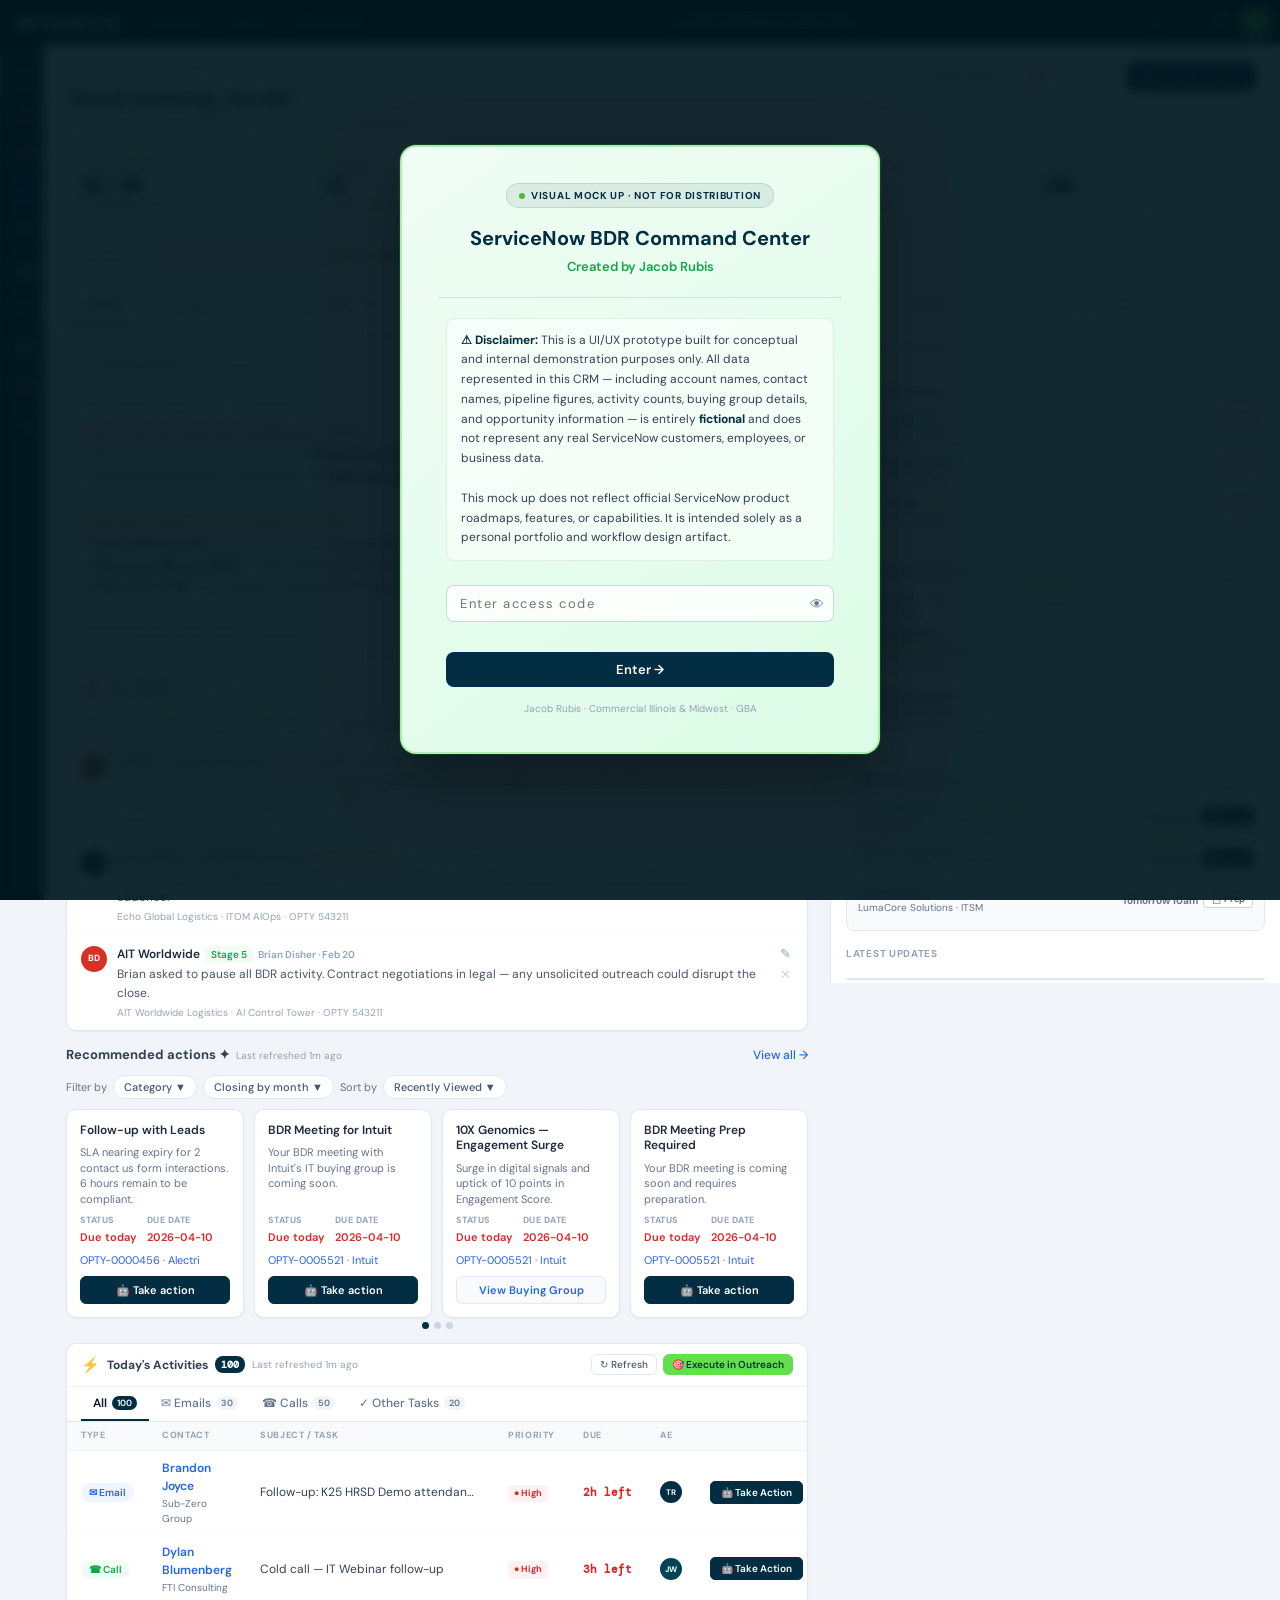
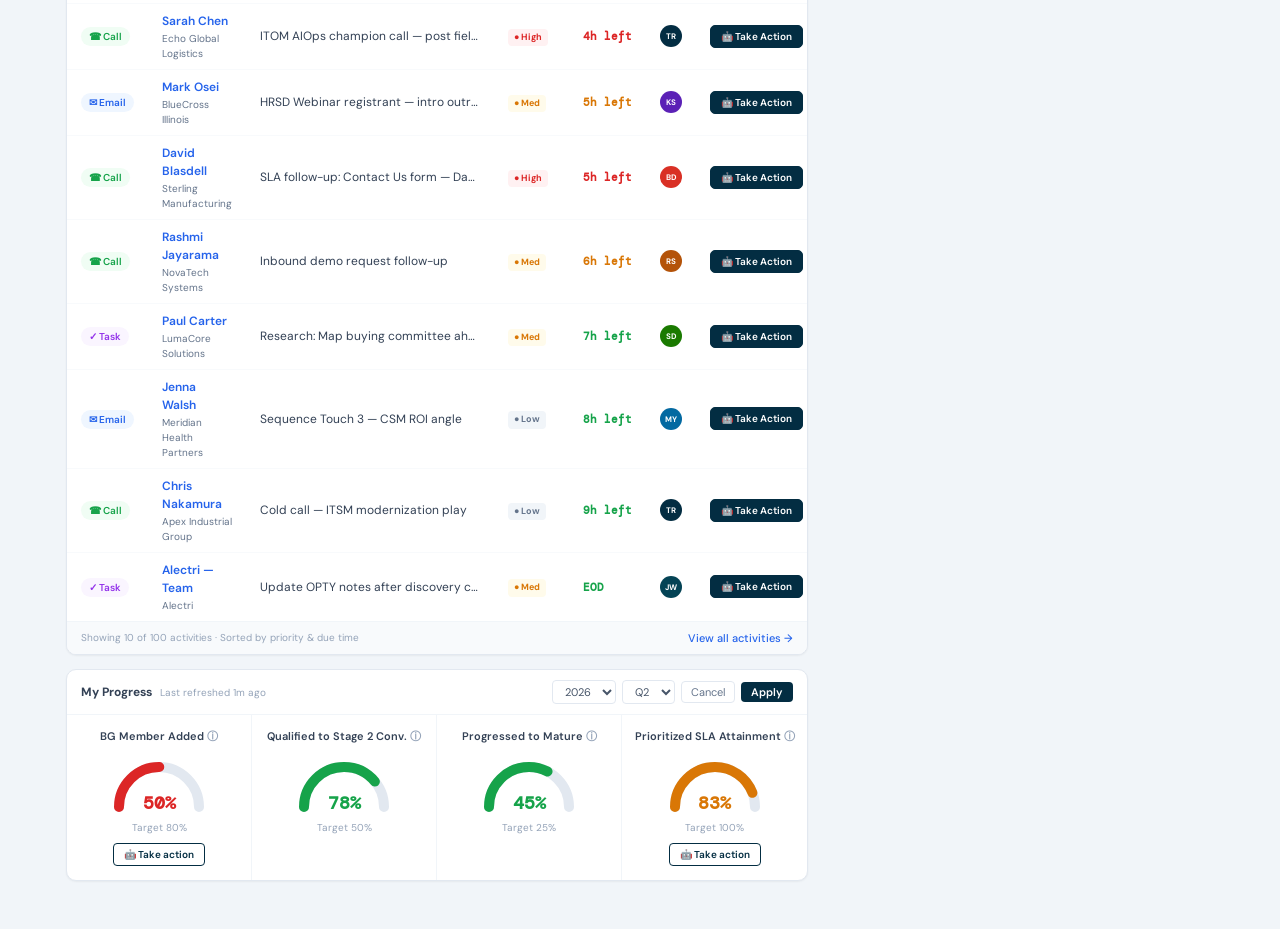
==== commit d605fe8a: "Add password input and authentication logic" ====
--- a/index.html
+++ b/index.html
@@ -407,11 +407,21 @@
       <br><br>
       This mock up does not reflect official ServiceNow product roadmaps, features, or capabilities. It is intended solely as a personal portfolio and workflow design artifact.
     </div>
-    <div class="splash-cta">
-      <div class="splash-cta-pulse"></div>
-      Press any key or click anywhere to continue
+    <div id="pwWrap">
+      <div style="position:relative;margin-bottom:8px;">
+        <input id="pwInput" type="password" placeholder="Enter access code" autocomplete="off"
+          style="width:100%;padding:9px 38px 9px 13px;border-radius:8px;border:1.5px solid rgba(3,45,66,.18);font-family:inherit;font-size:13px;color:#032D42;background:rgba(255,255,255,.8);outline:none;box-sizing:border-box;letter-spacing:.12em;"
+          onkeydown="if(event.key==='Enter')checkPW()">
+        <button onclick="togglePWVis()" id="pwEye"
+          style="position:absolute;right:10px;top:50%;transform:translateY(-50%);background:none;border:none;cursor:pointer;font-size:14px;color:#64748b;padding:0;">👁</button>
+      </div>
+      <div id="pwErr" style="font-size:11px;color:#dc2626;min-height:16px;margin-bottom:6px;"></div>
+      <button onclick="checkPW()"
+        style="width:100%;padding:9px;border-radius:8px;border:none;background:#032D42;color:#fff;font-family:inherit;font-size:13px;font-weight:600;cursor:pointer;">
+        Enter →
+      </button>
     </div>
-    <div class="splash-hint">Jacob Rubis · Commercial Illinois &amp; Midwest · GBA</div>
+    <div class="splash-hint" style="margin-top:14px;">Jacob Rubis · Commercial Illinois &amp; Midwest · GBA</div>
   </div>
 </div>
 
@@ -1020,15 +1030,41 @@
 </div>
 
 <script>
-// ── SPLASH ──────────────────────────────────────────────────────────
+// ── SPLASH + PASSWORD ────────────────────────────────────────────────
 (function(){
-  var sp=document.getElementById('splash');
+  var sp = document.getElementById('splash');
   function dismiss(){
     sp.classList.add('out');
-    setTimeout(function(){sp.style.display='none';},420);
+    setTimeout(function(){ sp.style.display='none'; }, 420);
   }
-  document.addEventListener('keydown',function(e){dismiss();},{once:true});
-  sp.addEventListener('click',function(){dismiss();});
+  // Already authenticated this session — skip straight past
+  if(sessionStorage.getItem('bdr_auth')==='1'){
+    sp.style.display='none';
+    return;
+  }
+  // Focus the input
+  setTimeout(function(){
+    var inp = document.getElementById('pwInput');
+    if(inp) inp.focus();
+  }, 120);
+  // Expose globals needed by inline handlers
+  window.checkPW = function(){
+    var val = (document.getElementById('pwInput').value||'').trim().toLowerCase();
+    if(val === 'now'){
+      sessionStorage.setItem('bdr_auth','1');
+      dismiss();
+    } else {
+      var err = document.getElementById('pwErr');
+      var inp = document.getElementById('pwInput');
+      if(err) err.textContent = 'Incorrect access code. Try again.';
+      if(inp){ inp.value=''; inp.style.borderColor='#dc2626'; inp.focus(); setTimeout(function(){ inp.style.borderColor=''; }, 1600); }
+    }
+  };
+  window.togglePWVis = function(){
+    var inp = document.getElementById('pwInput');
+    if(!inp) return;
+    inp.type = inp.type==='password' ? 'text' : 'password';
+  };
 })();
 
 // ── DATE ─────────────────────────────────────────────────────────────
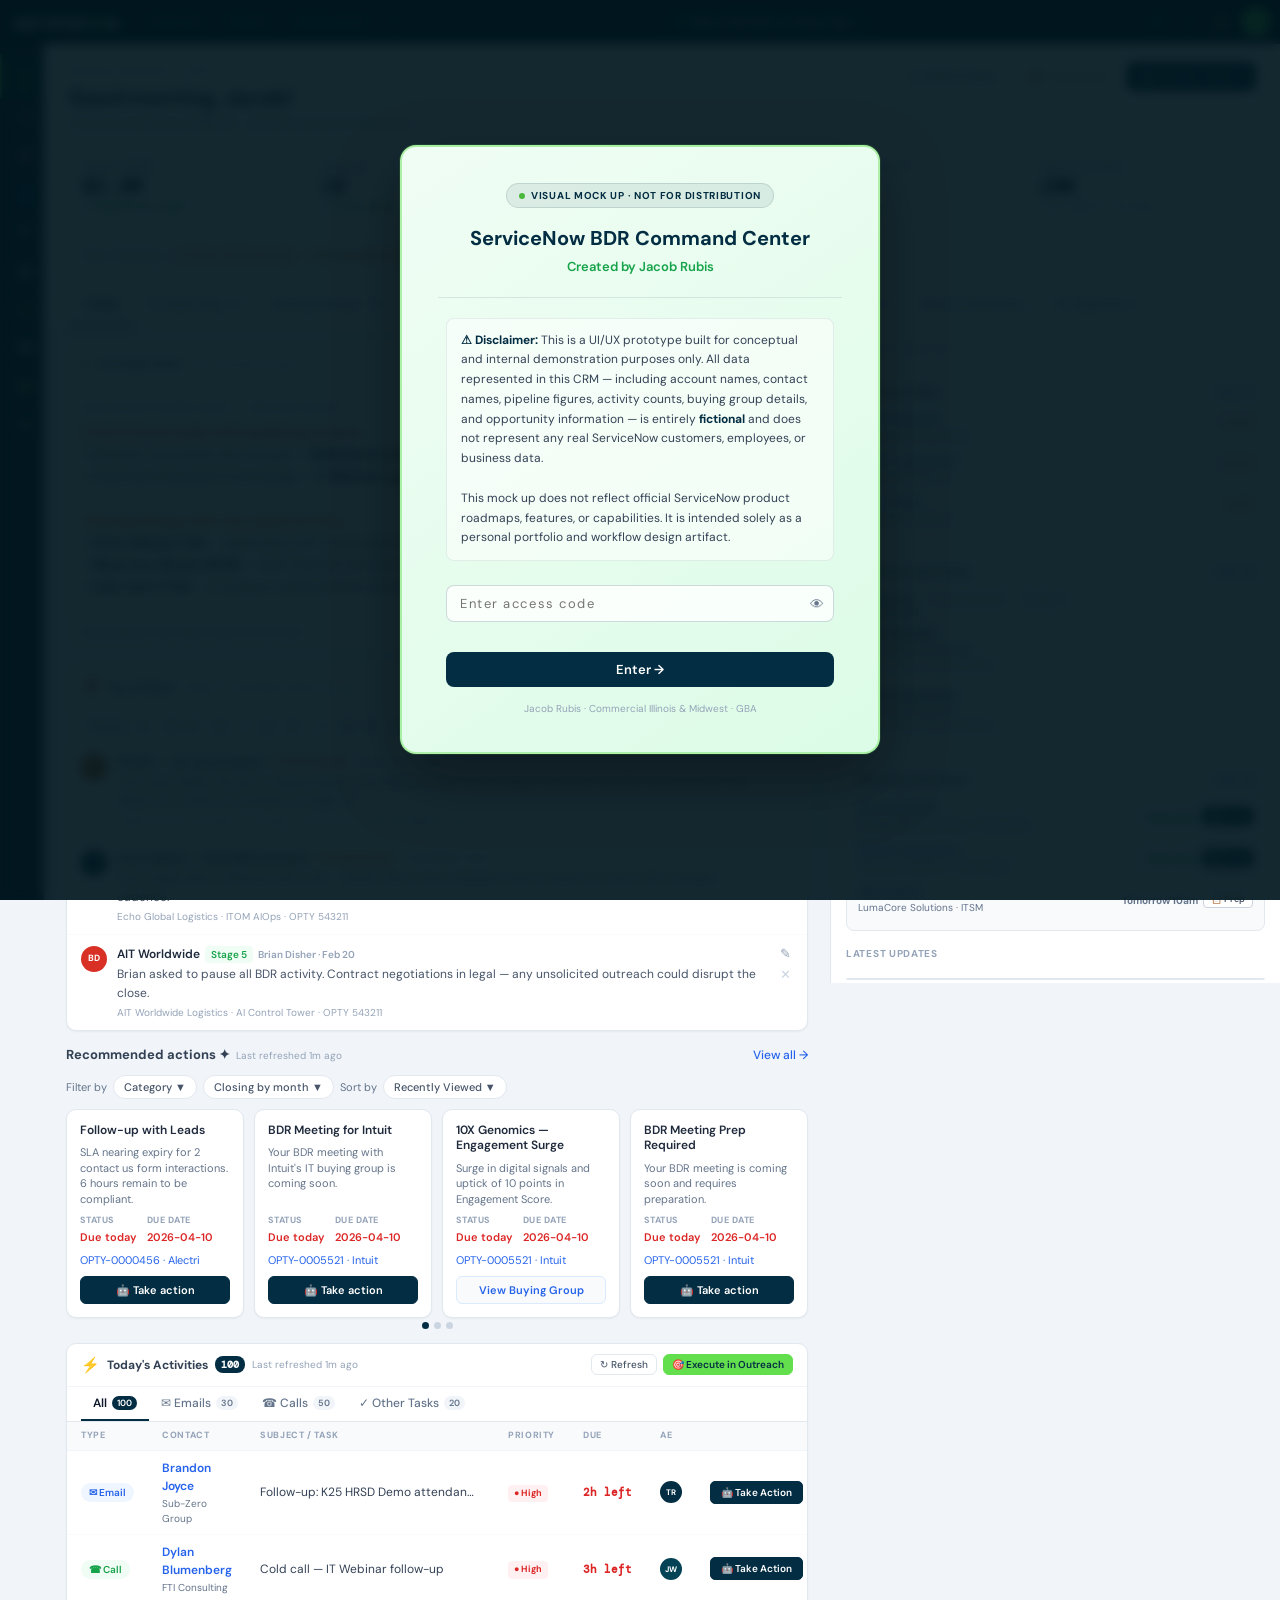
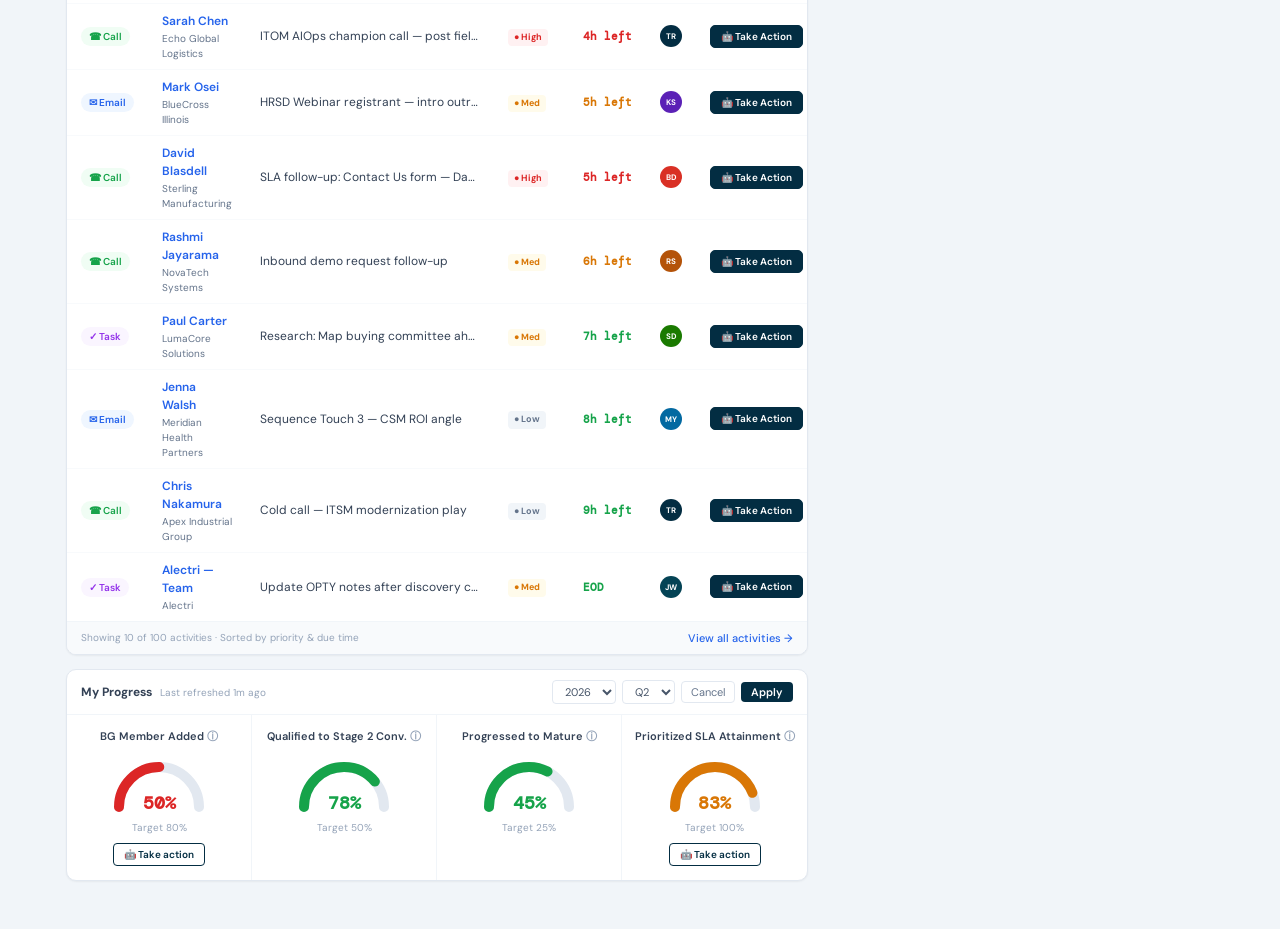
==== commit c8385df0: "Rename 'Campaigns' to 'Prospecting' in sidebar" ====
--- a/index.html
+++ b/index.html
@@ -463,7 +463,7 @@
 <aside class="sbar">
   <div class="sbar-sec">
     <a href="index.html"            class="sbar-item on"  ><span class="sbar-ic">⌂</span>Command Center</a>
-    <a href="campaigns.html"        class="sbar-item"     ><span class="sbar-ic">📣</span>Campaigns<span class="sb">5</span></a>
+    <a href="campaigns.html"        class="sbar-item"     ><span class="sbar-ic">📣</span>Prospecting<span class="sb">5</span></a>
     <a href="buying-groups.html"    class="sbar-item"     ><span class="sbar-ic">🎯</span>Buying Groups<span class="sb">12</span></a>
     <a href="leads.html"            class="sbar-item"     ><span class="sbar-ic">👤</span>Leads<span class="sb r">39</span></a>
     <a href="territory-leads.html"  class="sbar-item"     ><span class="sbar-ic">🗺</span>Territory Leads<span class="sb">200</span></a>
@@ -488,7 +488,7 @@
       </div>
       <div class="phdr-acts">
         <a href="#" class="btn btn-g btn-sm">📊 Weekly Recap</a>
-        <a href="campaigns.html" class="btn btn-g btn-sm" style="border-color:rgba(99,223,78,.35);color:var(--wdk);">📣 Campaigns</a>
+        <a href="campaigns.html" class="btn btn-g btn-sm" style="border-color:rgba(99,223,78,.35);color:var(--wdk);">📣 Prospecting</a>
         <a href="#" class="btn btn-p btn-sm">🤖 AI Sales Coach ↗</a>
       </div>
     </div>
@@ -537,7 +537,7 @@
     <!-- PAGE TABS -->
     <div class="ptabs">
       <a href="index.html" class="ptab on">Today</a>
-      <a href="campaigns.html" class="ptab">Campaigns <span class="ptab-ct">5</span></a>
+      <a href="campaigns.html" class="ptab">Prospecting <span class="ptab-ct">5</span></a>
       <a href="buying-groups.html" class="ptab">Buying Groups <span class="ptab-ct">12</span></a>
       <a href="leads.html" class="ptab">Leads <span class="ptab-ct">39</span></a>
       <a href="accounts.html" class="ptab">Accounts <span class="ptab-ct">340</span></a>
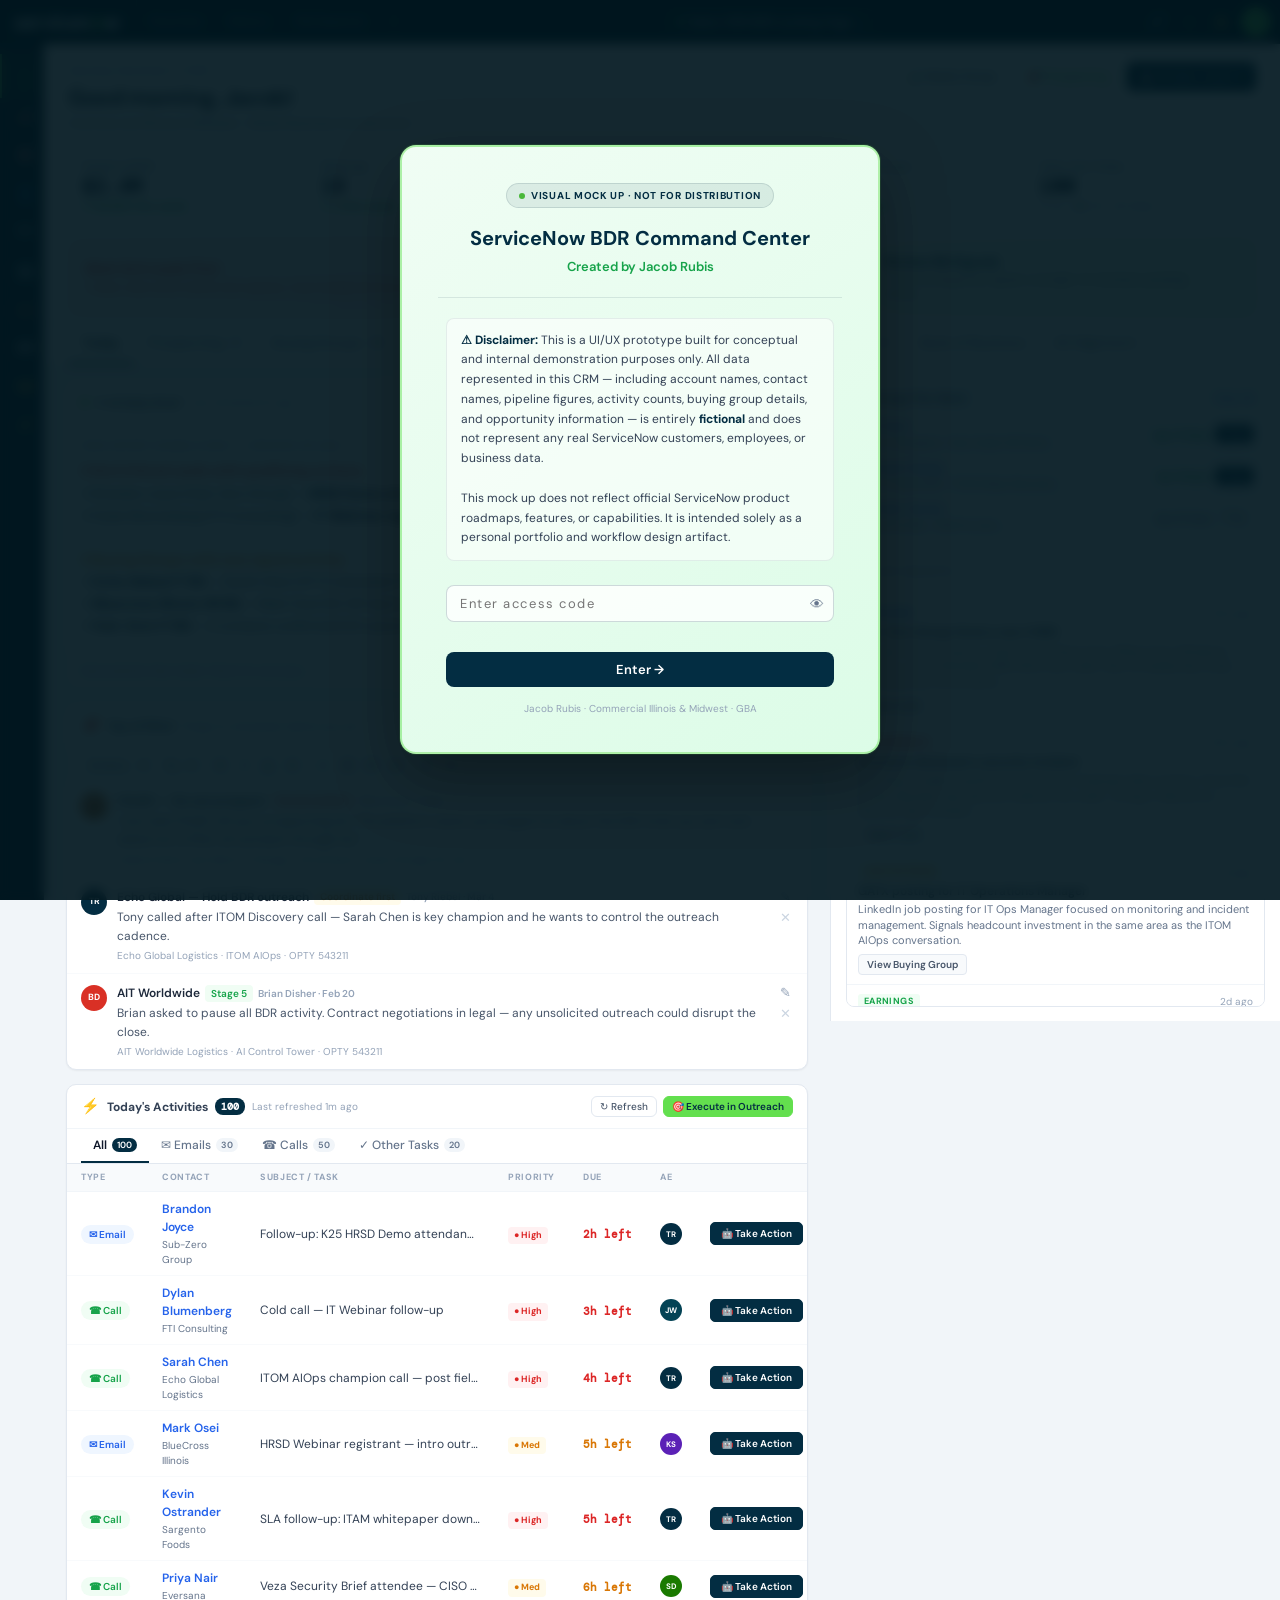
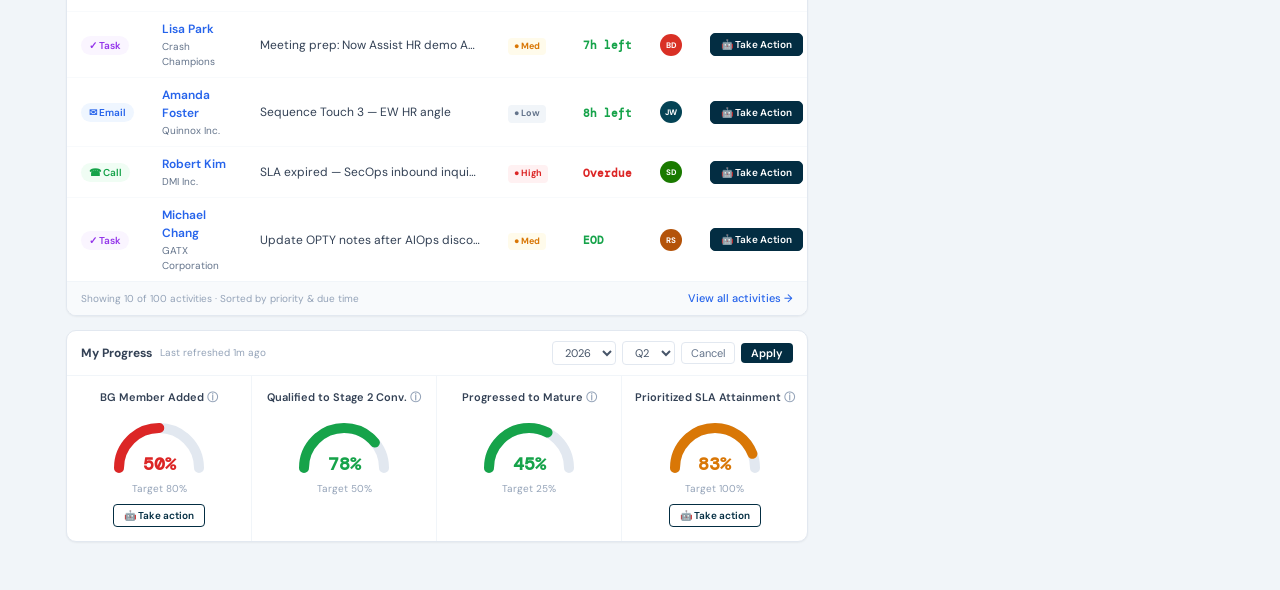
==== commit 10f8dfd7: "Update print statement from 'Hello' to 'Goodbye'" ====
--- a/index.html
+++ b/index.html
@@ -386,6 +386,18 @@
 .prep-ftr-note{font-size:10px;color:var(--s400);display:flex;align-items:center;gap:4px;}
 .prep-pulse{width:6px;height:6px;background:var(--wasabi);border-radius:50%;animation:pulse 2s infinite;flex-shrink:0;}
 
+/* START YOUR DAY */
+.start-bar{display:grid;grid-template-columns:1fr 1fr 1fr;gap:10px;margin-bottom:6px;}
+.start-card{display:flex;align-items:center;gap:12px;padding:14px 16px;border-radius:10px;border:1.5px solid;cursor:pointer;transition:.12s;text-decoration:none;}
+.start-card:hover{transform:translateY(-1px);box-shadow:0 4px 16px rgba(0,0,0,.08);}
+.start-card.urgent{background:linear-gradient(135deg,#fff1f2,#ffe4e6);border-color:rgba(220,38,38,.3);}.start-card.urgent:hover{border-color:rgba(220,38,38,.5);}
+.start-card.primary{background:linear-gradient(135deg,var(--ink),#054060);border-color:var(--ink);}.start-card.primary:hover{background:linear-gradient(135deg,#054060,var(--ink));}
+.start-card.active{background:linear-gradient(135deg,rgba(99,223,78,.06),rgba(99,223,78,.12));border-color:rgba(99,223,78,.35);}.start-card.active:hover{border-color:rgba(99,223,78,.55);}
+.start-ic{font-size:22px;flex-shrink:0;}
+.start-title{font-size:13px;font-weight:700;line-height:1.3;}
+.start-sub{font-size:11px;margin-top:2px;line-height:1.3;}
+.start-arrow{margin-left:auto;font-size:16px;flex-shrink:0;opacity:.5;}
+
 /* FADE */
 .fu{opacity:0;transform:translateY(6px);transition:opacity .35s ease,transform .35s ease;}
 </style>
@@ -522,16 +534,29 @@
       </div>
     </div>
 
-    <!-- SINCE YESTERDAY -->
-    <div class="since">
-      <span style="color:var(--s400)">Since Yesterday ·</span>
-      <span class="sr">⚠ 8 SLA Critical Leads</span>
-      <span class="ss">·</span>
-      <span class="sa">3 BG Signals Overnight</span>
-      <span class="ss">·</span>
-      <span class="sg">2 Opty Stage Movements</span>
-      <span class="ss">·</span>
-      <span>100 Tasks Due Today</span>
+    <!-- START YOUR DAY -->
+    <div class="start-bar">
+      <a href="leads.html" class="start-card urgent">
+        <div>
+          <div class="start-title" style="color:var(--r600)">Work SLA Leads First</div>
+          <div class="start-sub" style="color:var(--r500)">7 leads need action before SLA expires. 2 are Contact Us forms.</div>
+        </div>
+        <span class="start-arrow" style="color:var(--r400)">→</span>
+      </a>
+      <a href="#activitiesSection" class="start-card primary" onclick="event.preventDefault();document.getElementById('activitiesSection').scrollIntoView({behavior:'smooth'})">
+        <div>
+          <div class="start-title" style="color:var(--white)">Execute Today's Tasks</div>
+          <div class="start-sub" style="color:rgba(255,255,255,.6)">50 calls, 30 emails, 20 tasks queued. Start with high priority.</div>
+        </div>
+        <span class="start-arrow" style="color:rgba(255,255,255,.3)">→</span>
+      </a>
+      <a href="buying-groups.html" class="start-card active">
+        <div>
+          <div class="start-title" style="color:var(--ink)">Review BG Signals</div>
+          <div class="start-sub" style="color:var(--s500)">3 new buying group signals overnight. 14 members pending review.</div>
+        </div>
+        <span class="start-arrow" style="color:var(--s400)">→</span>
+      </a>
     </div>
 
     <!-- PAGE TABS -->
@@ -651,68 +676,6 @@
               <button class="tom-x" onclick="removeTOMNote('tom-3')" title="Delete">✕</button>
             </div>
           </div>
-        </div>
-      </div>
-
-      <!-- RECOMMENDED ACTIONS -->
-      <div class="fu">
-        <div class="rec-hdr">
-          <div class="rec-lbl">Recommended actions ✦ <span class="rec-lbl-m">Last refreshed 1m ago</span></div>
-          <a href="#" style="font-size:12px;color:var(--b600);font-weight:500">View all →</a>
-        </div>
-        <div class="rec-filters">
-          <span class="fl">Filter by</span>
-          <button class="fchip">Category ▼</button>
-          <button class="fchip">Closing by month ▼</button>
-          <span class="fl">Sort by</span>
-          <button class="fchip">Recently Viewed ▼</button>
-        </div>
-        <div class="rec-grid">
-          <div class="rec-card">
-            <div class="rc-title">Follow-up with Leads</div>
-            <div class="rc-sub">SLA nearing expiry for 2 contact us form interactions. 6 hours remain to be compliant.</div>
-            <div class="rc-dates">
-              <div class="rc-di"><div class="rc-dl">Status</div><div class="rc-dv">Due today</div></div>
-              <div class="rc-di"><div class="rc-dl">Due Date</div><div class="rc-dv">2026-04-10</div></div>
-            </div>
-            <div class="rc-opty">OPTY-0000456 · Alectri</div>
-            <button class="rc-cta pri">🤖 Take action</button>
-          </div>
-          <div class="rec-card">
-            <div class="rc-title">BDR Meeting for Intuit</div>
-            <div class="rc-sub">Your BDR meeting with Intuit's IT buying group is coming soon.</div>
-            <div class="rc-dates">
-              <div class="rc-di"><div class="rc-dl">Status</div><div class="rc-dv">Due today</div></div>
-              <div class="rc-di"><div class="rc-dl">Due Date</div><div class="rc-dv">2026-04-10</div></div>
-            </div>
-            <div class="rc-opty">OPTY-0005521 · Intuit</div>
-            <button class="rc-cta pri">🤖 Take action</button>
-          </div>
-          <div class="rec-card">
-            <div class="rc-title">10X Genomics — Engagement Surge</div>
-            <div class="rc-sub">Surge in digital signals and uptick of 10 points in Engagement Score.</div>
-            <div class="rc-dates">
-              <div class="rc-di"><div class="rc-dl">Status</div><div class="rc-dv">Due today</div></div>
-              <div class="rc-di"><div class="rc-dl">Due Date</div><div class="rc-dv">2026-04-10</div></div>
-            </div>
-            <div class="rc-opty">OPTY-0005521 · Intuit</div>
-            <button class="rc-cta" style="border-color:var(--b100);color:var(--b600)">View Buying Group</button>
-          </div>
-          <div class="rec-card">
-            <div class="rc-title">BDR Meeting Prep Required</div>
-            <div class="rc-sub">Your BDR meeting is coming soon and requires preparation.</div>
-            <div class="rc-dates">
-              <div class="rc-di"><div class="rc-dl">Status</div><div class="rc-dv">Due today</div></div>
-              <div class="rc-di"><div class="rc-dl">Due Date</div><div class="rc-dv">2026-04-10</div></div>
-            </div>
-            <div class="rc-opty">OPTY-0005521 · Intuit</div>
-            <button class="rc-cta pri">🤖 Take action</button>
-          </div>
-        </div>
-        <div class="rec-dots">
-          <div class="rdot on"></div>
-          <div class="rdot"></div>
-          <div class="rdot"></div>
         </div>
       </div>
 
@@ -841,40 +804,6 @@
 
     <!-- RIGHT PANEL -->
     <div class="body-side">
-      <span class="side-lbl">SLA Due Today (6)</span>
-      <div class="side-card">
-        <div class="sc-hdr">
-          <span class="sc-title">SLA Due Today</span>
-          <a href="leads.html" class="sc-link">View All</a>
-        </div>
-        <div class="si">
-          <div><div class="si-name">David Blasdell</div><div class="si-co">Sterling Manufacturing</div></div>
-          <span class="si-r">5h left</span>
-        </div>
-        <div class="si">
-          <div><div class="si-name">Rashmi Jayarama</div><div class="si-co">NovaTech Systems</div></div>
-          <span class="si-r">6h left</span>
-        </div>
-        <div class="si">
-          <div><div class="si-name">Paul Carter</div><div class="si-co">LumaCore Solutions</div></div>
-          <span class="si-a">7h left</span>
-        </div>
-      </div>
-
-      <div class="side-card">
-        <div class="sc-hdr">
-          <span class="sc-title">Activities Due Today</span>
-          <a href="#" class="sc-link">View All</a>
-        </div>
-        <div class="stabs" id="actTabs">
-          <div class="stab on" onclick="switchTab(this,'actTabs')">Email (3)</div>
-          <div class="stab" onclick="switchTab(this,'actTabs')">Phone Call (12)</div>
-          <div class="stab" onclick="switchTab(this,'actTabs')">Tasks (7)</div>
-        </div>
-        <div class="sact"><strong>David Blasdell</strong><br>Sterling Manufacturing<br><span style="color:var(--s400)">Opportunity Team Member</span></div>
-        <div class="sact" style="margin-top:5px"><strong>Rashmi Jayarama</strong><br>NovaTech Systems<br><span style="color:var(--s400)">Opportunity Task OPTASK0</span></div>
-      </div>
-
       <div class="side-card">
         <div class="sc-hdr">
           <span class="sc-title">Meetings This Week</span>
@@ -882,55 +811,79 @@
         </div>
         <div class="si" style="align-items:center;">
           <div style="flex:1">
-            <div class="si-name">David Blasdell</div>
-            <div class="si-co">Sterling Manufacturing · ITOM AIOps</div>
+            <div class="si-name">Lisa Park</div>
+            <div class="si-co">Crash Champions · Now Assist HR Demo</div>
           </div>
           <div style="display:flex;align-items:center;gap:5px;flex-shrink:0;">
-            <span class="si-g">Today 2pm</span>
-            <button onclick="openPrepModal('david')" style="font-family:inherit;font-size:9px;font-weight:600;padding:2px 7px;border-radius:4px;border:1px solid var(--ink);background:var(--ink);color:#fff;cursor:pointer;white-space:nowrap;">📋 Prep</button>
+            <span class="si-g">Apr 17 10am</span>
+            <button onclick="openPrepModal('lisa')" style="font-family:inherit;font-size:9px;font-weight:600;padding:2px 7px;border-radius:4px;border:1px solid var(--ink);background:var(--ink);color:#fff;cursor:pointer;white-space:nowrap;">Prep</button>
           </div>
         </div>
         <div class="si" style="align-items:center;">
           <div style="flex:1">
-            <div class="si-name">Rashmi Jayarama</div>
-            <div class="si-co">NovaTech Systems · Now Assist</div>
+            <div class="si-name">Michael Chang</div>
+            <div class="si-co">GATX Corporation · ITOM AIOps Discovery</div>
           </div>
           <div style="display:flex;align-items:center;gap:5px;flex-shrink:0;">
-            <span class="si-g">Today 3pm</span>
-            <button onclick="openPrepModal('rashmi')" style="font-family:inherit;font-size:9px;font-weight:600;padding:2px 7px;border-radius:4px;border:1px solid var(--ink);background:var(--ink);color:#fff;cursor:pointer;white-space:nowrap;">📋 Prep</button>
+            <span class="si-g">Apr 18 2pm</span>
+            <button onclick="openPrepModal('michael')" style="font-family:inherit;font-size:9px;font-weight:600;padding:2px 7px;border-radius:4px;border:1px solid var(--ink);background:var(--ink);color:#fff;cursor:pointer;white-space:nowrap;">Prep</button>
           </div>
         </div>
         <div class="si" style="align-items:center;">
           <div style="flex:1">
-            <div class="si-name">Paul Carter</div>
-            <div class="si-co">LumaCore Solutions · ITSM</div>
+            <div class="si-name">Jennifer Torres</div>
+            <div class="si-co">Kirkland & Ellis · ITSM Pro Intro</div>
           </div>
           <div style="display:flex;align-items:center;gap:5px;flex-shrink:0;">
-            <span class="si-s">Tomorrow 10am</span>
-            <button onclick="openPrepModal('paul')" style="font-family:inherit;font-size:9px;font-weight:600;padding:2px 7px;border-radius:4px;border:1px solid var(--s300);background:var(--white);color:var(--s600);cursor:pointer;white-space:nowrap;">📋 Prep</button>
-          </div>
-        </div>
-      </div>
-
-      <span class="side-lbl" style="margin-top:4px">Latest Updates</span>
-      <div class="nfeed">
+            <span class="si-s">Apr 21 11am</span>
+            <button onclick="openPrepModal('jennifer')" style="font-family:inherit;font-size:9px;font-weight:600;padding:2px 7px;border-radius:4px;border:1px solid var(--s300);background:var(--white);color:var(--s600);cursor:pointer;white-space:nowrap;">Prep</button>
+          </div>
+        </div>
+      </div>
+
+      <span class="side-lbl" style="margin-top:4px">Account Insights</span>
+      <div class="nfeed" style="max-height:420px;overflow-y:auto">
         <div class="ni">
-          <div class="ni-top"><span class="ntag promo">Promotion</span><span class="nmeta">4hrs ago</span></div>
-          <div class="ntitle">John Smith → CTO at Alectri</div>
-          <div class="ndesc">New decision maker identified. Consider technical outreach.</div>
-          <button class="nai">🤖 Ask AI</button>
+          <div class="ni-top"><span class="ntag promo" style="background:var(--b50);color:var(--b600)">New Hire</span><span class="nmeta">2hrs ago</span></div>
+          <div class="ntitle">Sub-Zero Group hired a new CHRO</div>
+          <div class="ndesc">Michelle Torres joined as Chief Human Resources Officer from Whirlpool. Brandon Joyce attended HRSD Demo last week. New HR leadership could accelerate the conversation.</div>
+          <a href="lead-detail.html?id=LD-48291" class="nai">Open Lead</a>
         </div>
         <div class="ni">
-          <div class="ni-top"><span class="ntag promo">Promotion</span><span class="nmeta">4hrs ago</span></div>
-          <div class="ntitle">Sarah Chen promoted at Echo Global</div>
-          <div class="ndesc">VP IT promotion. Key ITOM champion — re-engage now.</div>
-          <button class="nai">🤖 Ask AI</button>
+          <div class="ni-top"><span class="ntag breach">Data Breach</span><span class="nmeta">6hrs ago</span></div>
+          <div class="ntitle">Eversana disclosed a security incident</div>
+          <div class="ndesc">SEC filing revealed unauthorized access to employee data systems. Priya Nair (CISO) attended Veza Security webinar this week. Timing is relevant for Security Ops outreach.</div>
+          <a href="lead-detail.html?id=LD-48341" class="nai">Open Lead</a>
         </div>
         <div class="ni">
-          <div class="ni-top"><span class="ntag breach">Data Breach</span><span class="nmeta">2hrs ago</span></div>
-          <div class="ntitle">Pitch Risk based on Data Breach news</div>
-          <div class="ndesc">Automated Threat Detection. Reduce response times with automated workflows...</div>
-          <button class="nai">🤖 Ask AI</button>
+          <div class="ni-top"><span class="ntag promo" style="background:var(--a50);color:var(--a600)">Job Postings</span><span class="nmeta">1d ago</span></div>
+          <div class="ntitle">GATX posting for IT Operations Manager</div>
+          <div class="ndesc">LinkedIn job posting for IT Ops Manager focused on monitoring and incident management. Signals headcount investment in the same area as the ITOM AIOps conversation.</div>
+          <a href="buying-groups.html?openBG=bg-012" class="nai">View Buying Group</a>
+        </div>
+        <div class="ni">
+          <div class="ni-top"><span class="ntag promo" style="background:var(--g50);color:var(--g600)">Earnings</span><span class="nmeta">2d ago</span></div>
+          <div class="ntitle">Paylocity Q3 earnings beat — revenue up 18%</div>
+          <div class="ndesc">CEO cited "operational efficiency" and "platform consolidation" as priorities. Sarah Mitchell (CIO) requested Now Assist demo. Budget cycle aligns with expansion.</div>
+          <a href="lead-detail.html?id=LD-48315" class="nai">Open Lead</a>
+        </div>
+        <div class="ni">
+          <div class="ni-top"><span class="ntag promo" style="background:var(--p50);color:var(--p600)">M&A</span><span class="nmeta">3d ago</span></div>
+          <div class="ntitle">Crash Champions acquired 14 new locations</div>
+          <div class="ndesc">Expansion to 640+ sites. Every acquisition adds onboarding complexity. CHRO Lisa Park has meeting booked Apr 17 for Now Assist HR. Scale argument strengthens.</div>
+          <a href="lead-detail.html?id=LD-47981" class="nai">Open Lead</a>
+        </div>
+        <div class="ni">
+          <div class="ni-top"><span class="ntag promo" style="background:var(--b50);color:var(--b600)">New Hire</span><span class="nmeta">4d ago</span></div>
+          <div class="ntitle">Kirkland & Ellis hired new CIO from Baker McKenzie</div>
+          <div class="ndesc">David Park joined as CIO. Jennifer Torres (IT Director) replied to ITSM Pro sequence. New CIO could be the Economic Buyer for the expansion play.</div>
+          <a href="lead-detail.html?id=LD-48101" class="nai">Open Lead</a>
+        </div>
+        <div class="ni">
+          <div class="ni-top"><span class="ntag promo" style="background:var(--a50);color:var(--a600)">Job Postings</span><span class="nmeta">5d ago</span></div>
+          <div class="ntitle">FTI Consulting posting for 3 IT Service Desk roles</div>
+          <div class="ndesc">Hiring signal suggests platform pain or growth. Dylan Blumenberg (Dir IT Ops) attended IT Leader Webinar. Service desk hiring + webinar attendance = active evaluation.</div>
+          <a href="lead-detail.html?id=LD-48302" class="nai">Open Lead</a>
         </div>
       </div>
     </div><!-- /body-side -->
@@ -944,8 +897,8 @@
     <div class="prep-modal-hdr">
       <div class="prep-modal-hdr-l">
         <div class="prep-badge"><div class="prep-pulse"></div>✦ AI Generated · Now Assist</div>
-        <div class="prep-modal-name" id="prepName">David Blasdell</div>
-        <div class="prep-modal-sub" id="prepSub">Sterling Manufacturing · ITOM AIOps Discovery · 2:00pm · AE: Brian Disher</div>
+        <div class="prep-modal-name" id="prepName">Lisa Park</div>
+        <div class="prep-modal-sub" id="prepSub">Crash Champions · Now Assist HR Demo · Apr 17 10:00am · AE: Brian Disher</div>
       </div>
       <button class="prep-close" onclick="closePrepModal()">×</button>
     </div>
@@ -1105,12 +1058,12 @@
   {type:'call',  contact:'Dylan Blumenberg', company:'FTI Consulting',           subject:'Cold call — IT Webinar follow-up',             pri:'high', due:'3h left',  ae:'JW',  aeColor:'#044355'},
   {type:'call',  contact:'Sarah Chen',       company:'Echo Global Logistics',    subject:'ITOM AIOps champion call — post field demo',   pri:'high', due:'4h left',  ae:'TR',  aeColor:'#032D42'},
   {type:'email', contact:'Mark Osei',        company:'BlueCross Illinois',       subject:'HRSD Webinar registrant — intro outreach',     pri:'med',  due:'5h left',  ae:'KS',  aeColor:'#5B21B6'},
-  {type:'call',  contact:'David Blasdell',   company:'Sterling Manufacturing',   subject:'SLA follow-up: Contact Us form — Day 1',       pri:'high', due:'5h left',  ae:'BD',  aeColor:'#D93025'},
-  {type:'call',  contact:'Rashmi Jayarama',  company:'NovaTech Systems',         subject:'Inbound demo request follow-up',               pri:'med',  due:'6h left',  ae:'RS',  aeColor:'#B45309'},
-  {type:'task',  contact:'Paul Carter',      company:'LumaCore Solutions',       subject:'Research: Map buying committee ahead of call', pri:'med',  due:'7h left',  ae:'SD',  aeColor:'#1a7a00'},
-  {type:'email', contact:'Jenna Walsh',      company:'Meridian Health Partners', subject:'Sequence Touch 3 — CSM ROI angle',            pri:'low',  due:'8h left',  ae:'MY',  aeColor:'#0369A1'},
-  {type:'call',  contact:'Chris Nakamura',   company:'Apex Industrial Group',    subject:'Cold call — ITSM modernization play',         pri:'low',  due:'9h left',  ae:'TR',  aeColor:'#032D42'},
-  {type:'task',  contact:'Alectri — Team',   company:'Alectri',                  subject:'Update OPTY notes after discovery call recap', pri:'med',  due:'EOD',      ae:'JW',  aeColor:'#044355'},
+  {type:'call',  contact:'Kevin Ostrander',  company:'Sargento Foods',           subject:'SLA follow-up: ITAM whitepaper download',      pri:'high', due:'5h left',  ae:'TR',  aeColor:'#032D42'},
+  {type:'call',  contact:'Priya Nair',       company:'Eversana',                 subject:'Veza Security Brief attendee — CISO outreach', pri:'med',  due:'6h left',  ae:'SD',  aeColor:'#1a7a00'},
+  {type:'task',  contact:'Lisa Park',        company:'Crash Champions',          subject:'Meeting prep: Now Assist HR demo Apr 17',      pri:'med',  due:'7h left',  ae:'BD',  aeColor:'#D93025'},
+  {type:'email', contact:'Amanda Foster',    company:'Quinnox Inc.',             subject:'Sequence Touch 3 — EW HR angle',              pri:'low',  due:'8h left',  ae:'JW',  aeColor:'#044355'},
+  {type:'call',  contact:'Robert Kim',       company:'DMI Inc.',                 subject:'SLA expired — SecOps inbound inquiry',        pri:'high', due:'Overdue',  ae:'SD',  aeColor:'#1a7a00'},
+  {type:'task',  contact:'Michael Chang',    company:'GATX Corporation',         subject:'Update OPTY notes after AIOps discovery',     pri:'med',  due:'EOD',      ae:'RS',  aeColor:'#B45309'},
 ];
 
 var currentActFilter = 'all';
@@ -1237,60 +1190,60 @@
 }
 // ── AI PREP MODAL ──────────────────────────────────────────────────────
 var PREP_DATA = {
-  david: {
-    name: 'David Blasdell',
-    sub: 'Sterling Manufacturing · ITOM AIOps Discovery · Today 2:00pm · AE: Brian Disher',
-    focus: 'Uncover the current state of IT operations at Sterling Manufacturing — specifically alert noise, incident triage, and visibility across distributed plant systems — and establish whether the pain is acute enough to drive a near-term evaluation of ITOM AIOps.',
-    about_company: 'Sterling Manufacturing is a mid-market industrial manufacturer with 2,000+ employees across multiple production facilities in the Midwest. Their IT team manages a complex, distributed environment spanning plant floor OT systems, ERP infrastructure, and corporate IT — all with a lean operations team. They\'ve grown through acquisition, leaving them with fragmented monitoring tools and inconsistent visibility across sites.',
-    servicenow_relationship: 'Customer since 2021. Currently owns ITSM Pro and CSM. Expansion opportunity: ITOM AIOps — no current ServiceNow footprint in IT operations monitoring.',
-    opty_history: 'Prior ITOM conversation in Q3 2024 with a previous IT contact (now departed). Opportunity stalled at discovery — budget freeze due to ERP migration. That migration is now complete as of Q1 2026, making this a re-engagement with improved timing. Brian Disher flagged this account as a priority reopen.',
-    cares: ['Reducing MTTR/MTTD across plant and corporate IT systems', 'Consolidating 4–5 monitoring tools into a single pane of glass without adding headcount', 'Eliminating alert fatigue — his team is triaging 200+ alerts/day manually with no correlation engine', 'Protecting manufacturing uptime — every hour of unplanned downtime costs $50K+ in lost output'],
+  lisa: {
+    name: 'Lisa Park',
+    sub: 'Crash Champions · Now Assist HR Demo · Apr 17 10:00am · AE: Brian Disher',
+    focus: 'Validate whether Crash Champions is ready to move from manual HR service delivery to an automated model. Lisa is CHRO and the VP IT is co-attending. Understand the current state of employee requests, onboarding, and where the HR team is losing time.',
+    about_company: 'Crash Champions is one of the largest collision repair companies in the US with 600+ locations and rapid growth through acquisition. Their HR team supports a distributed hourly workforce across hundreds of sites. Current HR intake is email and phone based with no centralized portal.',
+    servicenow_relationship: 'Customer since 2024. Currently owns ITSM Standard. This is an expansion play into HR Service Delivery and Now Assist for HR. Active pipeline: HRSD $140K, Now Assist for HR $85K.',
+    opty_history: 'Brian Disher flagged this as a priority expansion after Lisa attended the Now Assist HR demo and requested a follow-up with VP IT. Both confirmed for April 17. No prior HR conversations in CRM.',
+    cares: ['Reducing the volume of repetitive HR inquiries hitting her team directly', 'Standardizing onboarding across 600+ locations acquired at different maturity levels', 'Giving employees a single place to get answers without calling regional HR', 'Demonstrating operational efficiency gains to the CFO to justify the investment'],
     spiced: {
-      situation: 'How is your team currently managing incident detection and response across your facilities — what tools are you running, and how centralized is visibility today?\n\nHow many people are actively involved in IT ops monitoring, and roughly how many alerts or incidents are you triaging per day?',
-      problem: 'When something goes wrong in the environment, what does the process look like to identify root cause — and how long does that typically take?\n\nHow much of your team\'s time would you say goes toward manually correlating alerts versus actually resolving issues?',
-      implication: 'When a network or infrastructure issue hits during production, what\'s the downstream impact — are we talking hours of exposure, and what does that cost the business?\n\nIf this stays the way it is for another 12 months, what does that mean for your team\'s capacity and the reliability commitments you\'ve made to the business?',
-      critical_event: 'Has there been a specific incident recently that made leadership start asking harder questions about visibility and response time?\n\nIs there a deadline — a budget cycle, an audit, or a production peak window — where having better observability would really matter?',
-      decision: 'Beyond yourself, who else would be involved in evaluating and signing off on something like this?\n\nIf this looks like the right fit after today, what would a realistic evaluation and decision timeline look like on your end?'
+      situation: 'How does an employee at a Crash Champions location get an HR question answered today? Walk me through the typical flow.\n\nHow many people on your HR team are handling employee requests, and roughly what does volume look like across 600+ locations?',
+      problem: 'Where is your team spending the most time on things that should probably be self-service or automated?\n\nWith the acquisition growth, are you seeing inconsistency in how onboarding or HR requests are handled site to site?',
+      implication: 'If the current approach stays in place for another year while you keep acquiring, what does that mean for your team\'s capacity?\n\nIs the CEO or CFO asking questions about HR operational efficiency as you scale?',
+      critical_event: 'What made you attend the Now Assist HR demo and bring your VP IT to this conversation? Was there a specific trigger?\n\nIs there a budget cycle or initiative window where getting this in place would matter most?',
+      decision: 'Beyond yourself and the VP IT, who else needs to weigh in on this?\n\nIf today goes well, what would the path to a decision look like on your end?'
     }
   },
-  rashmi: {
-    name: 'Rashmi Jayarama',
-    sub: 'NovaTech Systems · Now Assist for ITSM Intro · Today 3:00pm · AE: Riley Scott',
-    focus: 'Establish NovaTech\'s current ITSM maturity and AI readiness, surface where agent and analyst time is being wasted on repetitive tasks, and position Now Assist as a measurable productivity lever tied to their growth goals.',
-    about_company: 'NovaTech Systems is a mid-market technology services company with approximately 1,200 employees. They run ServiceNow ITSM Pro and have a growing IT team supporting both internal operations and client-facing service delivery. As they scale, manual ticket handling and repetitive L1 work are creating bottlenecks that leadership wants to address.',
-    servicenow_relationship: 'Customer since 2023. Currently owns ITSM Pro. Inbound demo request submitted through servicenow.com — Rashmi self-identified interest in AI automation for IT. Expansion opportunity: Now Assist for ITSM.',
-    opty_history: 'No prior expansion conversations. This is a net new expansion from an inbound signal — Rashmi registered for the Now Assist IT webinar and submitted a demo request the same day. High intent. Riley Scott flagged as a warm intro opportunity with no competitive noise.',
-    cares: ['Reducing L1 ticket volume and freeing analysts for higher-value work', 'Improving mean time to resolution without adding headcount', 'Demonstrating AI ROI to leadership with measurable productivity metrics', 'Ensuring AI adoption is practical — not just a pilot that sits unused after launch'],
+  michael: {
+    name: 'Michael Chang',
+    sub: 'GATX Corporation · ITOM AIOps Discovery · Apr 18 2:00pm · AE: Riley Scott',
+    focus: 'GATX is already on ITSM Enterprise and ITOM Health. Michael flagged alert fatigue in rail operations. Understand the scope of the alert noise problem, validate whether AIOps correlation is the right next step, and establish budget and timeline.',
+    about_company: 'GATX Corporation is a global railcar lessor with 130,000+ railcars and a complex IT infrastructure spanning rail operations, logistics, and corporate systems. They have been a ServiceNow customer since 2017 and run ITSM Enterprise, ITOM Health, and Asset Management.',
+    servicenow_relationship: 'Customer since 2017. Current CACV: $1.8M+. Owns ITSM Enterprise ($1.2M), ITOM Health ($380K), Asset Management ($210K). Active pipeline: ITSM expansion $180K, ITOM AIOps $350K. Stage 3 opportunity.',
+    opty_history: 'Michael responded to MidwestTech Summit outreach with a direct reply about alert fatigue: "3,000 alerts a day across our operations centers." Riley Scott confirmed this is a real budget conversation tied to rail ops reliability. Stage 3 opty at $350K.',
+    cares: ['Reducing the 3,000+ daily alerts to actionable incidents his team can actually respond to', 'Improving MTTR across distributed rail operations without adding headcount', 'Getting correlated incident context so engineers stop starting from scratch on every page', 'Justifying the investment to the CIO (Claire Desjardins) who controls the budget'],
     spiced: {
-      situation: 'Can you walk me through how your IT team is structured today — how many analysts, and what does a typical day look like in terms of ticket volume and types?\n\nYou came in through our Now Assist webinar — what was the specific thing that caught your attention and made you want to see more?',
-      problem: 'What percentage of your ticket volume would you say is repetitive, predictable work that your team handles the same way every time?\n\nWhere are the biggest bottlenecks right now — is it response time, resolution time, or just the sheer volume your team is absorbing?',
-      implication: 'If ticket volume continues to grow at the current rate, what does that mean for your team\'s capacity and your ability to maintain SLAs?\n\nHas leadership put any pressure around efficiency or headcount — is "do more with the same team" an active conversation?',
-      critical_event: 'Is there a specific milestone — a product launch, a contract renewal, or a business expansion — where having this working would be particularly meaningful?\n\nHave you had any incidents recently where slow IT response had a visible downstream impact on the business?',
-      decision: 'How does a decision like this typically get evaluated at NovaTech — is this primarily your call, or does it go broader?\n\nWhat would you need to see in a demo or pilot to feel confident bringing this forward to the rest of your team?'
+      situation: 'You mentioned 3,000 alerts a day across your operations centers. Can you break that down? How many of those actually require action versus noise?\n\nHow is your team currently triaging alerts? Is there any correlation in place, or are they working raw events?',
+      problem: 'When a real incident hits across your rail operations infrastructure, what does the process look like from detection to resolution? Where does it break down?\n\nHow much of your team\'s time goes to investigating alerts that turn out to be noise versus actual incidents?',
+      implication: 'What does unplanned downtime look like for GATX? Every hour of rail ops disruption has a cost. Is leadership quantifying that?\n\nIf alert fatigue continues at this rate, can your team maintain the reliability commitments you have made?',
+      critical_event: 'Has there been a specific incident recently where alert noise delayed your response to something that actually mattered?\n\nIs there a budget or planning cycle where having AIOps in place would align? Riley mentioned this is an active conversation.',
+      decision: 'Michael, beyond yourself, who else needs to be part of this evaluation? Claire Desjardins on the budget side?\n\nIf this looks right after today, what does the timeline look like to move to a technical validation?'
     }
   },
-  paul: {
-    name: 'Paul Carter',
-    sub: 'LumaCore Solutions · ITSM Qualification · Tomorrow 10:00am · AE: Seamus Donovan',
-    focus: 'Qualify LumaCore\'s ITSM pain and buying readiness — understand their current ticketing environment, validate the economic buyer, and determine whether there\'s a real business case to build a Stage 2 opportunity around.',
-    about_company: 'LumaCore Solutions is a professional services firm with roughly 600 employees operating across consulting and managed services verticals. Their IT team is lean — estimated 8–10 people — managing a growing infrastructure as the firm expands. Current ticketing environment is fragmented, with a mix of email-based support and a legacy ITSM tool that lacks automation or reporting.',
-    servicenow_relationship: 'Net new prospect. No prior ServiceNow relationship. Paul came in through a ZoomInfo outbound sequence targeting Director-level IT contacts at professional services firms in the Midwest. Opened 3 emails, clicked the ITSM overview link twice. Seamus Donovan engaged via LinkedIn before the meeting was set.',
-    opty_history: 'No prior CRM history. This is a first conversation. Territory target account — flagged by Seamus as a strategic net new in the professional services segment. No competitive intelligence yet.',
-    cares: ['Replacing a legacy ticketing tool that the team has outgrown', 'Getting visibility into ticket trends and SLA performance for leadership reporting', 'Reducing the IT team\'s reliance on email and Slack for support requests', 'Keeping implementation simple — professional services firms move fast and don\'t have long IT project runways'],
+  jennifer: {
+    name: 'Jennifer Torres',
+    sub: 'Kirkland & Ellis LLP · ITSM Pro Intro · Apr 21 11:00am · AE: Riley Scott',
+    focus: 'Jennifer replied to sequence Email 1 expressing interest in ITSM Pro for legal workflow automation. Kirkland is a customer on ITSM Pro already. Understand whether this is an expansion within IT or a new use case for legal operations.',
+    about_company: 'Kirkland & Ellis is one of the largest law firms in the world with 6,500+ employees. Their IT team supports both corporate technology and legal-specific workflow automation needs. They have been a ServiceNow customer since 2018 running ITSM Pro.',
+    servicenow_relationship: 'Customer since 2018. Currently owns ITSM Pro ($480K CACV). Active pipeline: Legal and Contract Ops $210K, Now Assist for ITSM $120K. Jennifer is the IT Director and responded to outreach about ITSM Pro for legal workflows.',
+    opty_history: 'Jennifer replied to the Legal IT Webinar sequence: "Interested in how you handle matter management integrations — can we set up 20 minutes?" This is a warm intro from an inbound signal. Riley Scott confirmed as the follow-up.',
+    cares: ['Extending ITSM workflows to handle legal-specific service requests and matter intake', 'Automating legal operations processes that currently run through email and spreadsheets', 'Integrating with existing matter management and document systems', 'Keeping implementation scoped and practical for a law firm IT team'],
     spiced: {
-      situation: 'Can you give me a quick picture of how IT support works at LumaCore today — what tools are you running, and roughly how does work get logged and routed to your team?\n\nHow many people are actively managing IT operations day to day, and what does your support volume look like on a typical week?',
-      problem: 'What\'s the biggest frustration with the way things work today — is it visibility, response time, the tool itself, or something else?\n\nIf I asked your analysts what slows them down the most, what would they say?',
-      implication: 'As LumaCore grows, does the current approach scale — or is there a point where it breaks?\n\nIs the lack of reporting and visibility creating any friction with leadership or clients who want to understand IT performance?',
-      critical_event: 'What\'s prompting the conversation now — has something recently made the current setup feel more urgent to address?\n\nIs there a renewal coming up on your current tool, or a headcount or expansion milestone that\'s creating a natural window to make a change?',
-      decision: 'Who else would be involved in evaluating and approving a move like this — is this your decision, or does it require broader buy-in?\n\nAssuming today goes well, what would a realistic timeline look like for you to move forward?'
+      situation: 'Jennifer, you mentioned matter management integrations. Can you walk me through the current workflow? How do legal service requests come in and get handled today?\n\nHow does the IT team currently support legal operations? Is it through the existing ITSM instance, or is it separate?',
+      problem: 'Where are the biggest gaps in how legal requests get routed and resolved? Is it visibility, speed, or just that the workflow lives outside the system?\n\nWhat is the most frustrating part of the current process for your legal colleagues?',
+      implication: 'If legal operations continues to run outside the platform, what does that mean for reporting and compliance visibility?\n\nIs there pressure from firm leadership to modernize how internal services are delivered to attorneys?',
+      critical_event: 'What prompted your reply to our outreach? Was there a specific trigger or conversation internally that made this relevant now?\n\nIs there a fiscal year, partner meeting, or initiative deadline where having this in place would matter?',
+      decision: 'Beyond yourself, who else needs to be involved? Is this an IT decision or does it need buy-in from legal operations leadership?\n\nIf the conversation goes well, what would next steps look like on your side?'
     }
   }
 };
 
-var currentPrepKey = 'david';
+var currentPrepKey = 'lisa';
 
 function openPrepModal(key){
-  currentPrepKey = key || 'david';
+  currentPrepKey = key || 'lisa';
   var d = PREP_DATA[currentPrepKey];
   var bg = document.getElementById('prepModalBg');
   document.getElementById('prepName').textContent = d.name;
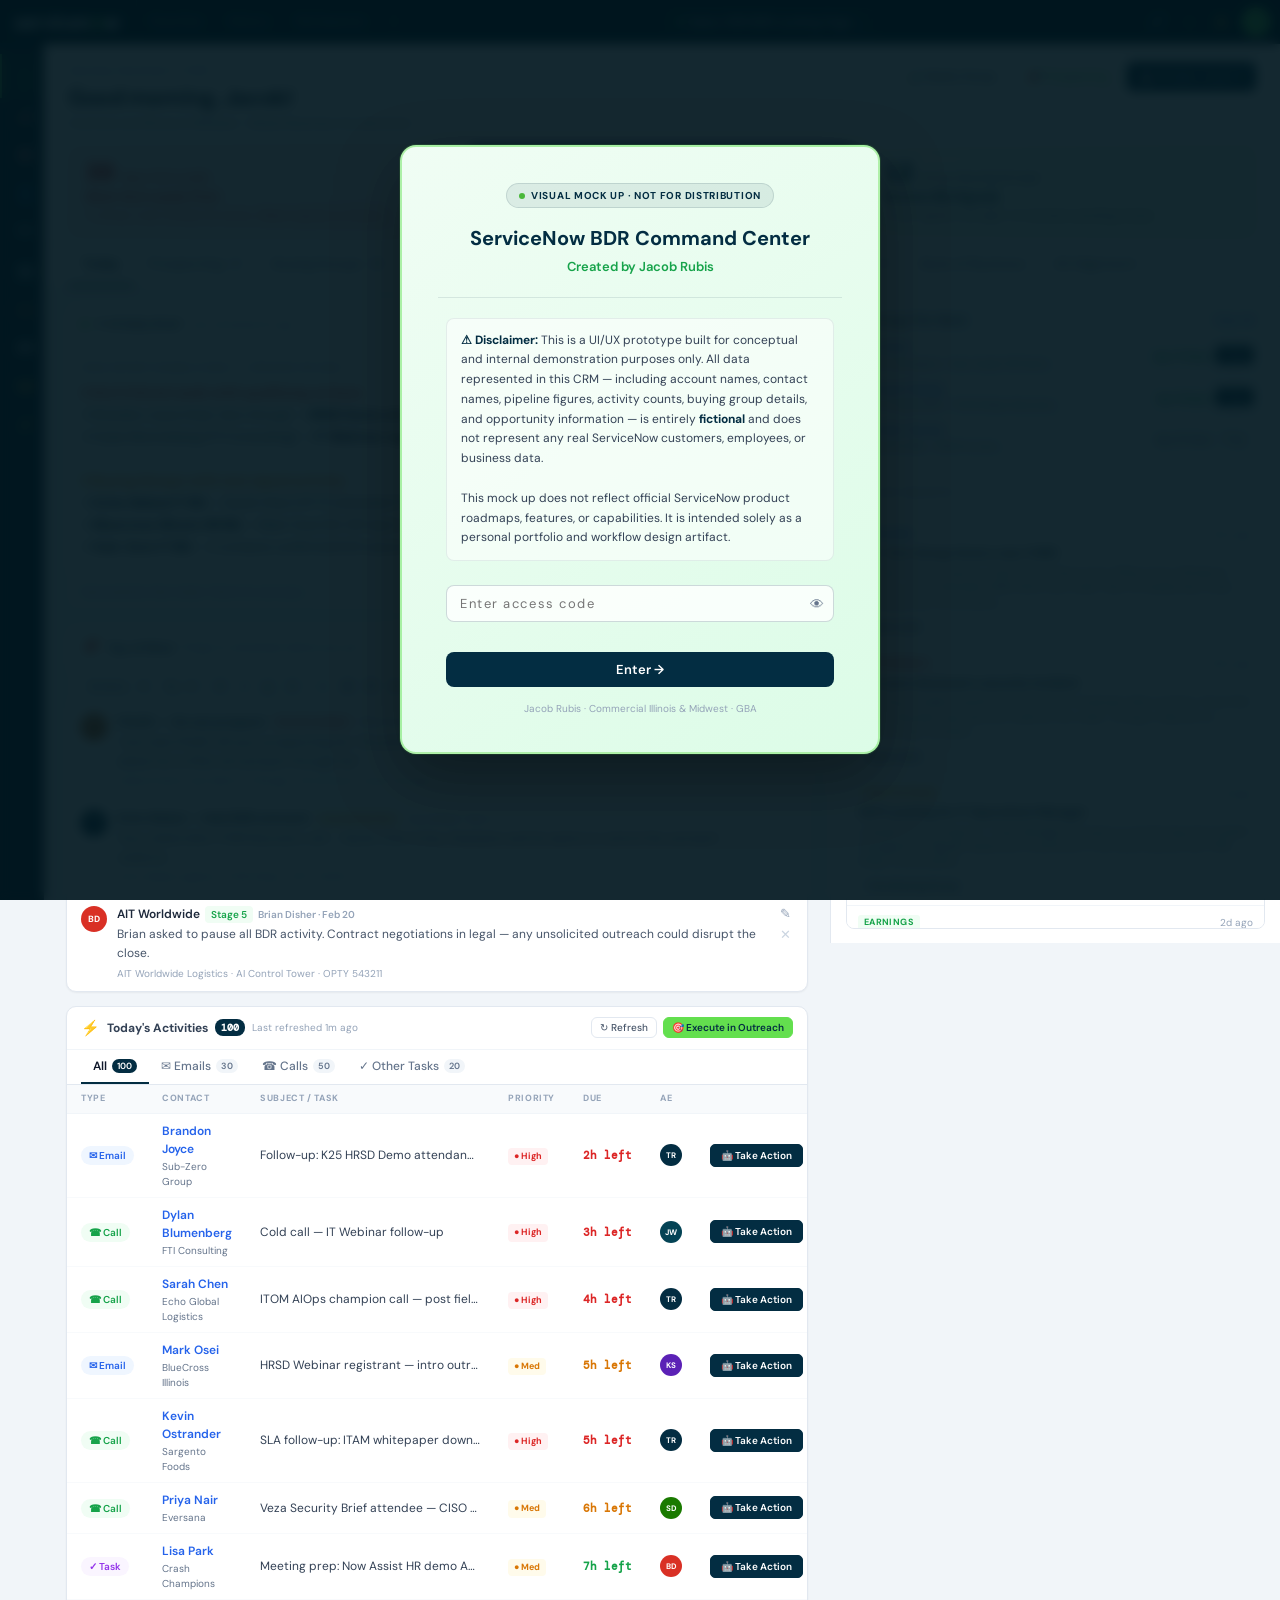
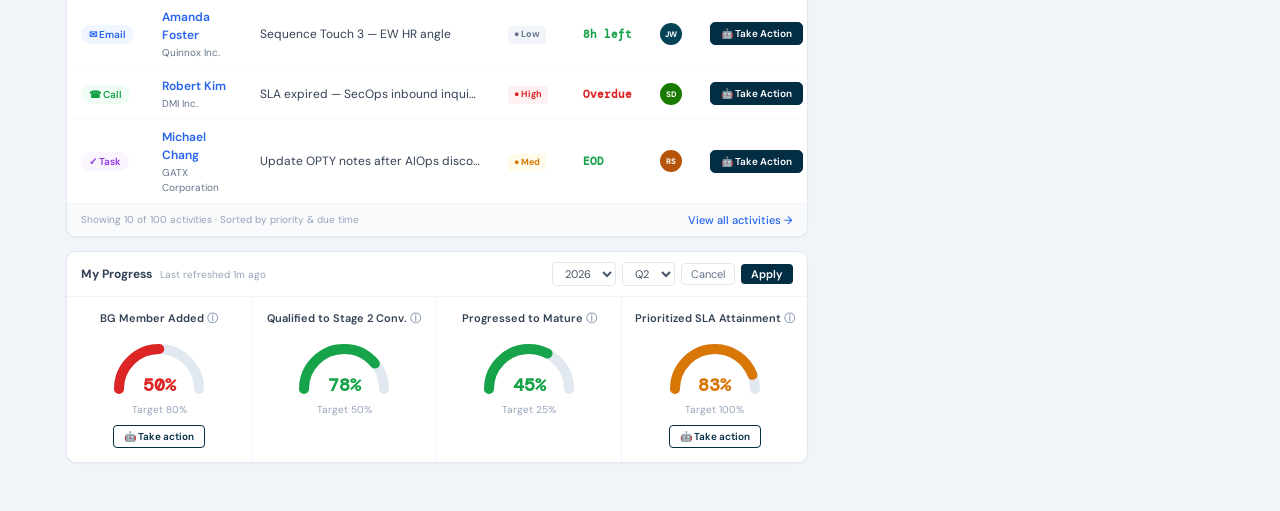
==== commit 7c00432f: "Revise action card descriptions for better clarity Updated text in action cards for clarity." ====
--- a/index.html
+++ b/index.html
@@ -505,55 +505,38 @@
       </div>
     </div>
 
-    <!-- STAT CARDS -->
-    <div class="stat-row">
-      <div class="stat-card">
-        <div class="stat-lbl">Pipeline (QTD)</div>
-        <div class="stat-val">$2.4M</div>
-        <div class="stat-d"><span class="du">↑ $340K this week</span></div>
-      </div>
-      <div class="stat-card">
-        <div class="stat-lbl">Meetings</div>
-        <div class="stat-val">16</div>
-        <div class="stat-d"><span class="du">↑ 2 this week</span></div>
-      </div>
-      <a href="leads.html" class="stat-card">
-        <div class="stat-lbl">Open SLA Leads</div>
-        <div class="stat-val red">39</div>
-        <div class="stat-d"><span class="dw">⚠ 7 SLA Critical</span></div>
-      </a>
-      <a href="buying-groups.html" class="stat-card">
-        <div class="stat-lbl">Active Buying Groups</div>
-        <div class="stat-val">12</div>
-        <div class="stat-d"><span class="du">↑ 3 New signals</span></div>
-      </a>
-      <div class="stat-card" onclick="document.getElementById('activitiesSection').scrollIntoView({behavior:'smooth'})" style="cursor:pointer">
-        <div class="stat-lbl">Tasks Due Today</div>
-        <div class="stat-val">100</div>
-        <div class="stat-d" style="color:var(--s400)">✉ 30 · ☎ 50 · 20 Other</div>
-      </div>
-    </div>
-
-    <!-- START YOUR DAY -->
+    <!-- ACTION CARDS -->
     <div class="start-bar">
       <a href="leads.html" class="start-card urgent">
         <div>
+          <div style="display:flex;align-items:baseline;gap:8px;margin-bottom:4px">
+            <span style="font-size:24px;font-weight:700;font-family:'DM Mono',monospace;color:var(--r600);line-height:1">39</span>
+            <span style="font-size:11px;font-weight:600;color:var(--r500)">Open SLA Leads</span>
+          </div>
           <div class="start-title" style="color:var(--r600)">Work SLA Leads First</div>
-          <div class="start-sub" style="color:var(--r500)">7 leads need action before SLA expires. 2 are Contact Us forms.</div>
+          <div class="start-sub" style="color:var(--r500)">7 critical. 2 are Contact Us forms. Oldest expires in 2 hours.</div>
         </div>
         <span class="start-arrow" style="color:var(--r400)">→</span>
       </a>
       <a href="#activitiesSection" class="start-card primary" onclick="event.preventDefault();document.getElementById('activitiesSection').scrollIntoView({behavior:'smooth'})">
         <div>
+          <div style="display:flex;align-items:baseline;gap:8px;margin-bottom:4px">
+            <span style="font-size:24px;font-weight:700;font-family:'DM Mono',monospace;color:var(--white);line-height:1">100</span>
+            <span style="font-size:11px;font-weight:600;color:rgba(255,255,255,.55)">Tasks Due Today</span>
+          </div>
           <div class="start-title" style="color:var(--white)">Execute Today's Tasks</div>
-          <div class="start-sub" style="color:rgba(255,255,255,.6)">50 calls, 30 emails, 20 tasks queued. Start with high priority.</div>
+          <div class="start-sub" style="color:rgba(255,255,255,.6)">50 calls, 30 emails, 20 other. Start with high priority.</div>
         </div>
         <span class="start-arrow" style="color:rgba(255,255,255,.3)">→</span>
       </a>
       <a href="buying-groups.html" class="start-card active">
         <div>
+          <div style="display:flex;align-items:baseline;gap:8px;margin-bottom:4px">
+            <span style="font-size:24px;font-weight:700;font-family:'DM Mono',monospace;color:var(--ink);line-height:1">12</span>
+            <span style="font-size:11px;font-weight:600;color:var(--s500)">Active Buying Groups</span>
+          </div>
           <div class="start-title" style="color:var(--ink)">Review BG Signals</div>
-          <div class="start-sub" style="color:var(--s500)">3 new buying group signals overnight. 14 members pending review.</div>
+          <div class="start-sub" style="color:var(--s500)">3 new signals overnight. 14 members pending review.</div>
         </div>
         <span class="start-arrow" style="color:var(--s400)">→</span>
       </a>
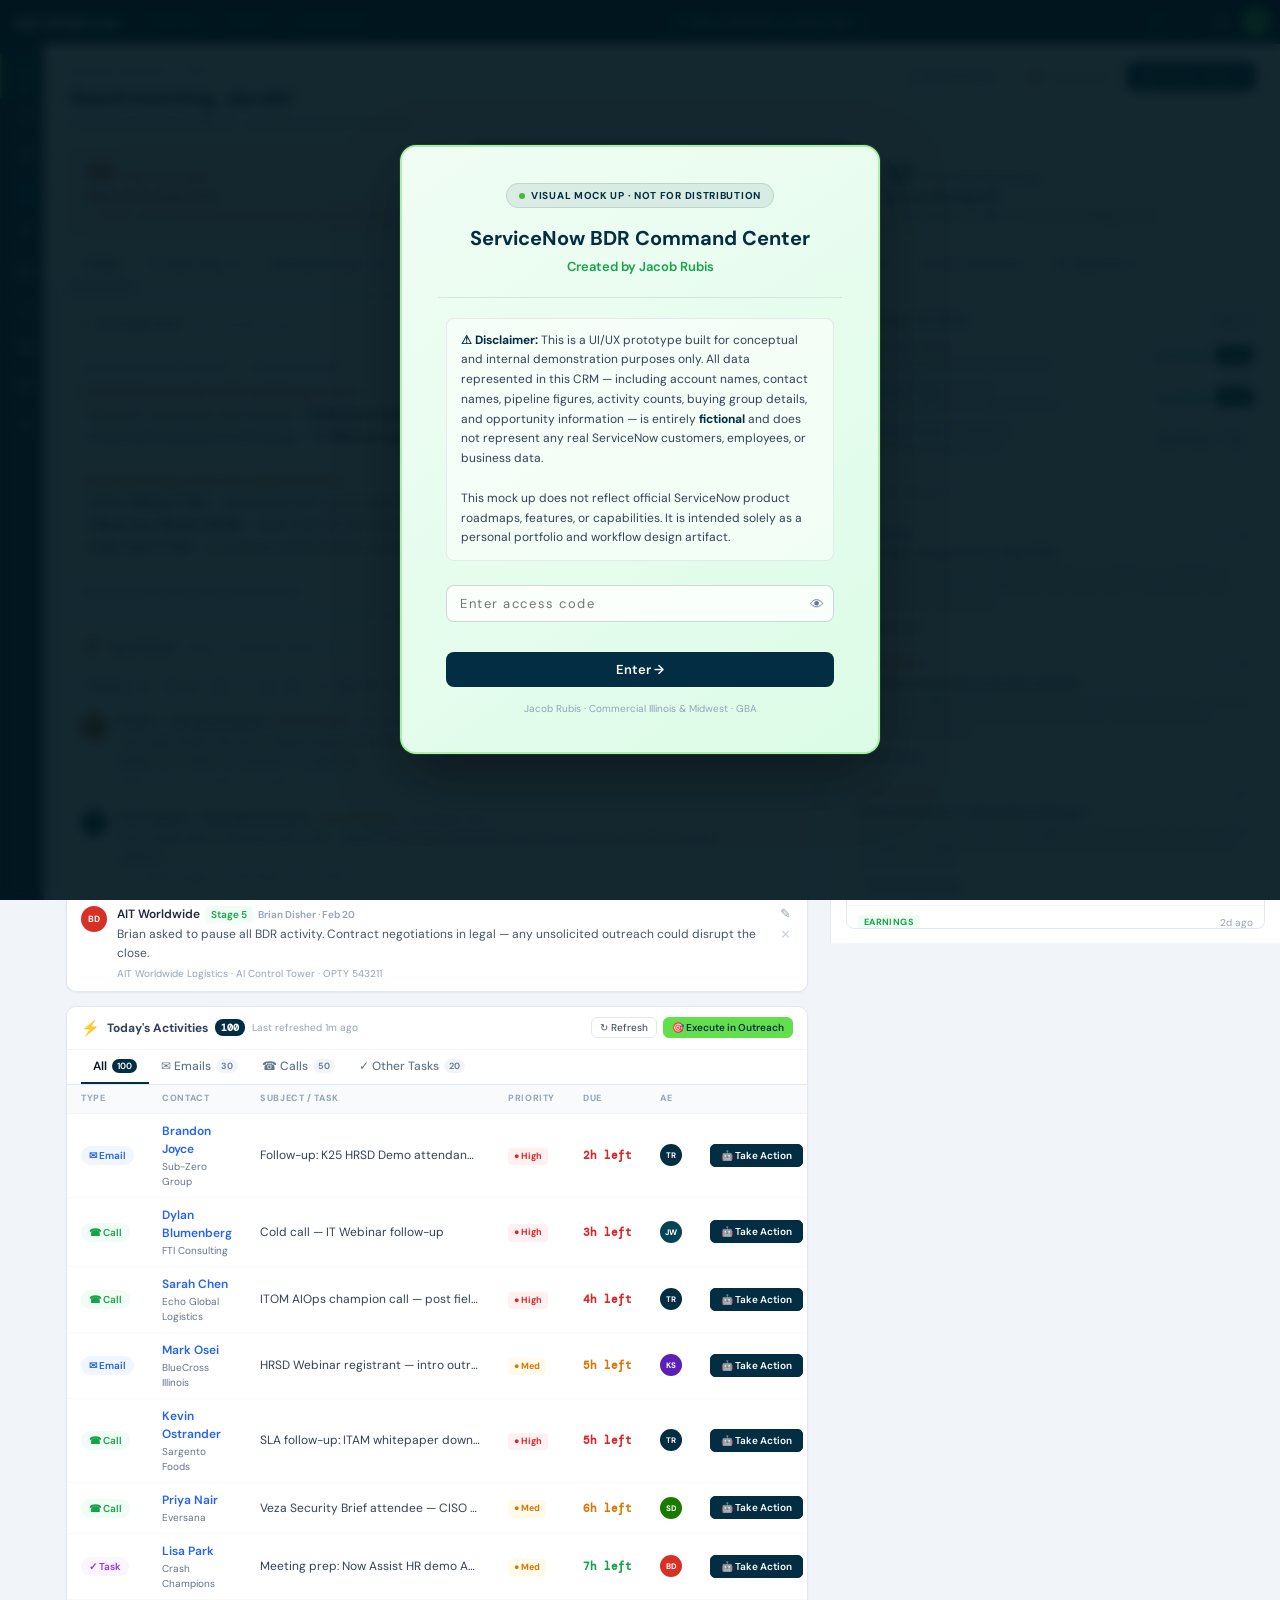
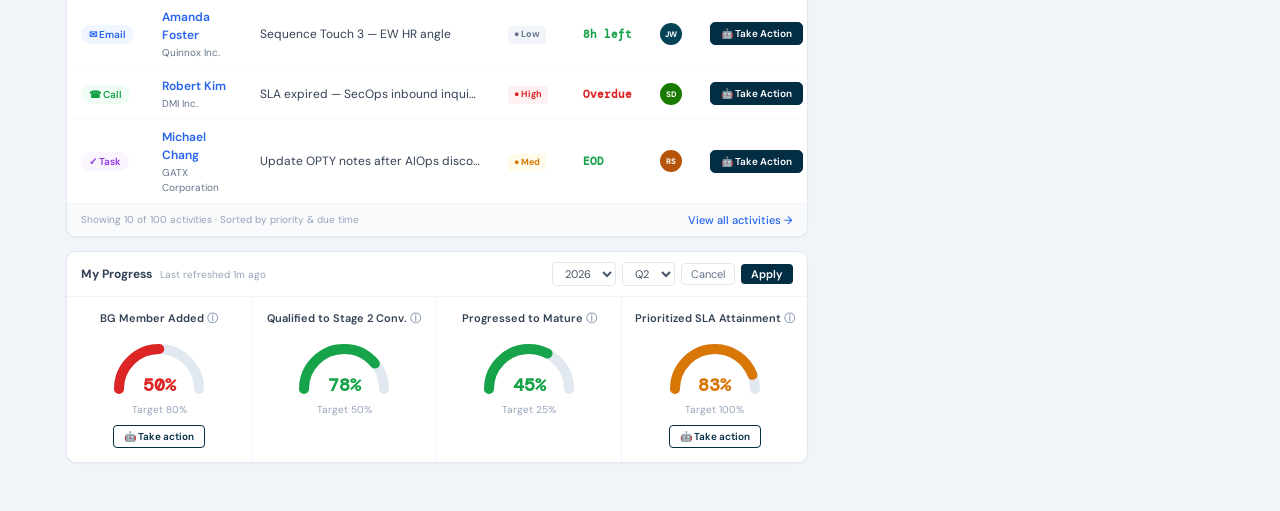
==== commit eee041ce: "Add job titles to user names in index.html" ====
--- a/index.html
+++ b/index.html
@@ -794,7 +794,7 @@
         </div>
         <div class="si" style="align-items:center;">
           <div style="flex:1">
-            <div class="si-name">Lisa Park</div>
+            <div class="si-name">Lisa Park <span style="font-weight:400;color:var(--s500)">· CHRO</span></div>
             <div class="si-co">Crash Champions · Now Assist HR Demo</div>
           </div>
           <div style="display:flex;align-items:center;gap:5px;flex-shrink:0;">
@@ -804,7 +804,7 @@
         </div>
         <div class="si" style="align-items:center;">
           <div style="flex:1">
-            <div class="si-name">Michael Chang</div>
+            <div class="si-name">Michael Chang <span style="font-weight:400;color:var(--s500)">· VP of IT</span></div>
             <div class="si-co">GATX Corporation · ITOM AIOps Discovery</div>
           </div>
           <div style="display:flex;align-items:center;gap:5px;flex-shrink:0;">
@@ -814,7 +814,7 @@
         </div>
         <div class="si" style="align-items:center;">
           <div style="flex:1">
-            <div class="si-name">Jennifer Torres</div>
+            <div class="si-name">Jennifer Torres <span style="font-weight:400;color:var(--s500)">· IT Director</span></div>
             <div class="si-co">Kirkland & Ellis · ITSM Pro Intro</div>
           </div>
           <div style="display:flex;align-items:center;gap:5px;flex-shrink:0;">
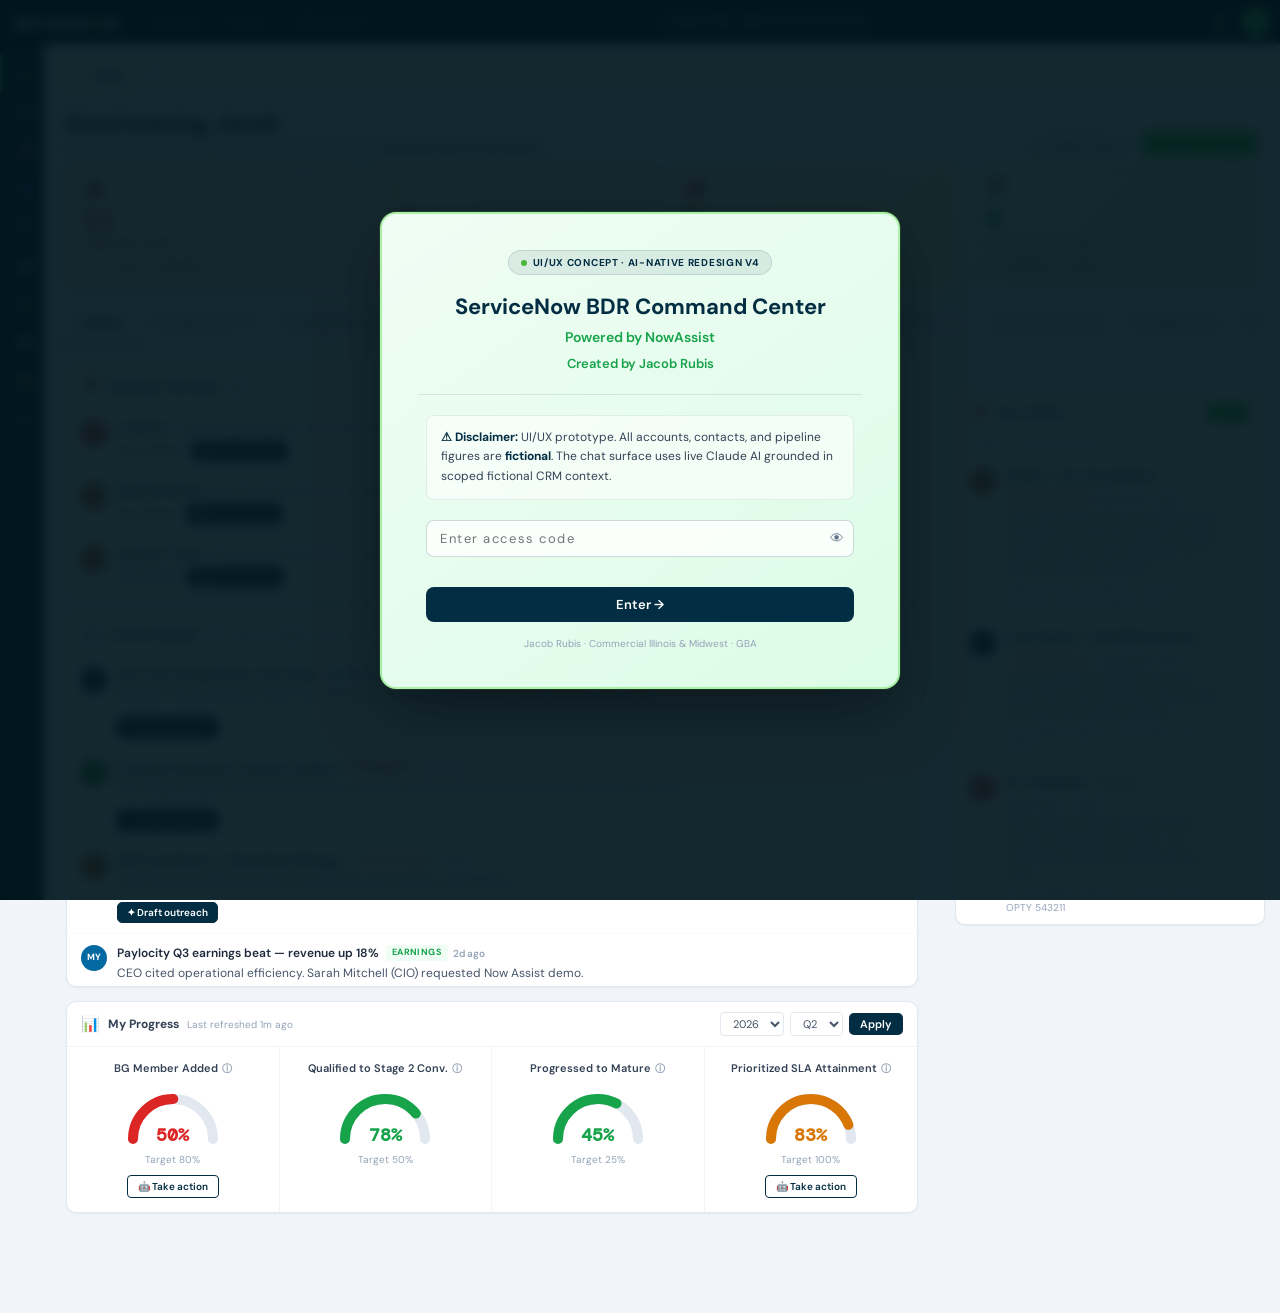
==== commit e4a80d3b: "Update print statement from 'Hello' to 'Goodbye'" ====
--- a/index.html
+++ b/index.html
@@ -3,7 +3,7 @@
 <head>
 <meta charset="UTF-8">
 <meta name="viewport" content="width=device-width, initial-scale=1.0">
-<title>Command Center — ServiceNow BDR</title>
+<title>Command Center — ServiceNow BDR (AI Native v4)</title>
 <link href="https://fonts.googleapis.com/css2?family=DM+Sans:opsz,wght@9..40,300;9..40,400;9..40,500;9..40,600;9..40,700&family=DM+Mono:wght@400;500&display=swap" rel="stylesheet">
 <style>
 *,*::before,*::after{margin:0;padding:0;box-sizing:border-box;}
@@ -19,73 +19,35 @@
   --g50:#f0fdf4;--g100:#dcfce7;--g500:#22c55e;--g600:#16a34a;
   --a50:#fffbeb;--a100:#fef3c7;--a500:#f59e0b;--a600:#d97706;
   --r50:#fff1f2;--r100:#ffe4e6;--r500:#ef4444;--r600:#dc2626;
-  --p50:#faf5ff;--p500:#a855f7;--p600:#9333ea;
+  --p50:#faf5ff;--p100:#f3e8ff;--p500:#a855f7;--p600:#9333ea;
+  --y50:#fefce8;--y100:#fef9c3;
   --sh-xs:0 1px 2px rgba(0,0,0,.05);
   --sh-sm:0 1px 3px rgba(0,0,0,.10),0 1px 2px rgba(0,0,0,.06);
+  --sh-md:0 4px 12px rgba(0,0,0,.08),0 2px 4px rgba(0,0,0,.04);
+  --sh-lg:0 12px 32px rgba(0,0,0,.15),0 4px 8px rgba(0,0,0,.05);
 }
 body{font-family:'DM Sans',sans-serif;background:var(--bg);color:var(--s800);font-size:13px;line-height:1.5;}
 a{text-decoration:none;color:inherit;}
 button{font-family:inherit;}
-::-webkit-scrollbar{width:4px;height:4px;}
-::-webkit-scrollbar-thumb{background:var(--s300);border-radius:2px;}
-
-/* ── SPLASH SCREEN ───────────────────────────────────────────────── */
-#splash{
-  position:fixed;inset:0;z-index:9999;
-  background:rgba(1,22,31,.92);
-  display:flex;align-items:center;justify-content:center;
-  backdrop-filter:blur(6px);
-  transition:opacity .4s ease;
-}
+::-webkit-scrollbar{width:6px;height:6px;}
+::-webkit-scrollbar-thumb{background:var(--s300);border-radius:3px;}
+::-webkit-scrollbar-thumb:hover{background:var(--s400);}
+
+/* SPLASH */
+#splash{position:fixed;inset:0;z-index:9999;background:rgba(1,22,31,.92);display:flex;align-items:center;justify-content:center;backdrop-filter:blur(6px);transition:opacity .4s ease;}
 #splash.out{opacity:0;pointer-events:none;}
-.splash-card{
-  background:linear-gradient(145deg,#f0fdf4,#dcfce7);
-  border:2px solid rgba(99,223,78,.45);
-  border-radius:16px;
-  padding:36px 44px;
-  max-width:480px;
-  width:90vw;
-  text-align:center;
-  box-shadow:0 24px 64px rgba(0,0,0,.35),0 0 0 1px rgba(99,223,78,.15);
-  animation:splashIn .45s cubic-bezier(.22,.68,0,1.2) both;
-}
+.splash-card{background:linear-gradient(145deg,#f0fdf4,#dcfce7);border:2px solid rgba(99,223,78,.45);border-radius:16px;padding:36px 44px;max-width:520px;width:90vw;text-align:center;box-shadow:0 24px 64px rgba(0,0,0,.35),0 0 0 1px rgba(99,223,78,.15);animation:splashIn .45s cubic-bezier(.22,.68,0,1.2) both;}
 @keyframes splashIn{from{transform:scale(.88) translateY(10px);opacity:0;}to{transform:scale(1) translateY(0);opacity:1;}}
-.splash-badge{
-  display:inline-flex;align-items:center;gap:6px;
-  background:rgba(3,45,66,.08);border:1px solid rgba(3,45,66,.12);
-  border-radius:20px;padding:4px 12px;
-  font-size:10px;font-weight:700;letter-spacing:.07em;text-transform:uppercase;
-  color:#032D42;margin-bottom:18px;
-}
+.splash-badge{display:inline-flex;align-items:center;gap:6px;background:rgba(3,45,66,.08);border:1px solid rgba(3,45,66,.12);border-radius:20px;padding:4px 12px;font-size:10px;font-weight:700;letter-spacing:.07em;text-transform:uppercase;color:#032D42;margin-bottom:18px;}
 .splash-badge-dot{width:6px;height:6px;border-radius:50%;background:var(--wdk);}
-.splash-title{
-  font-size:20px;font-weight:700;color:#032D42;
-  line-height:1.25;margin-bottom:6px;
-}
-.splash-author{
-  font-size:13px;font-weight:600;color:#16a34a;margin-bottom:20px;
-}
-.splash-divider{
-  height:1px;background:rgba(3,45,66,.1);margin:0 -8px 20px;
-}
-.splash-disclaimer{
-  font-size:12px;color:#334155;line-height:1.65;margin-bottom:24px;
-  background:rgba(255,255,255,.55);border-radius:8px;padding:12px 14px;
-  border:1px solid rgba(3,45,66,.08);text-align:left;
-}
+.splash-title{font-size:22px;font-weight:700;color:#032D42;line-height:1.25;margin-bottom:6px;}
+.splash-author{font-size:13px;font-weight:600;color:#16a34a;margin-bottom:20px;}
+.splash-divider{height:1px;background:rgba(3,45,66,.1);margin:0 -8px 20px;}
+.splash-disclaimer{font-size:12px;color:#334155;line-height:1.65;margin-bottom:20px;background:rgba(255,255,255,.55);border-radius:8px;padding:12px 14px;border:1px solid rgba(3,45,66,.08);text-align:left;}
 .splash-disclaimer strong{color:#032D42;}
-.splash-cta{
-  display:flex;align-items:center;justify-content:center;gap:7px;
-  font-size:12px;font-weight:600;color:#475569;
-}
-.splash-cta-pulse{
-  width:8px;height:8px;border-radius:50%;background:#4ab83a;
-  animation:splashPulse 1.2s infinite;
-}
-@keyframes splashPulse{0%,100%{opacity:1;transform:scale(1);}50%{opacity:.35;transform:scale(.7);}}
 .splash-hint{font-size:10px;color:#94a3b8;margin-top:10px;}
 
-/* NAV */
+/* TOP NAV */
 .gnav{height:44px;background:var(--ink-nav);display:flex;align-items:center;position:fixed;top:0;left:0;right:0;z-index:300;border-bottom:1px solid rgba(255,255,255,.06);}
 .gnav-logo{display:flex;align-items:center;padding:0 14px;height:44px;border-right:1px solid rgba(255,255,255,.07);flex-shrink:0;}
 .gnav-tabs{display:flex;align-items:center;}
@@ -100,114 +62,250 @@
 .gnav-av{width:28px;height:28px;background:var(--wasabi);border-radius:50%;display:flex;align-items:center;justify-content:center;font-size:10px;font-weight:700;color:var(--ink);cursor:pointer;margin-left:4px;}
 
 /* SIDEBAR */
-.sbar{
-  position:fixed;top:44px;left:0;bottom:0;
-  width:44px;
-  background:#0d1f2b;
-  border-right:1px solid rgba(255,255,255,.05);
-  z-index:200;
-  display:flex;flex-direction:column;
-  overflow:hidden;
-  transition:width .22s cubic-bezier(.4,0,.2,1);
-}
+.sbar{position:fixed;top:44px;left:0;bottom:0;width:44px;background:#0d1f2b;border-right:1px solid rgba(255,255,255,.05);z-index:200;display:flex;flex-direction:column;overflow:hidden;transition:width .22s cubic-bezier(.4,0,.2,1);}
 .sbar:hover{width:180px;box-shadow:4px 0 20px rgba(0,0,0,.25);}
-.sbar::-webkit-scrollbar{width:0;}
 .sbar-sec{padding:10px 0 4px;}
-.sbar-lbl{font-size:9px;font-weight:700;letter-spacing:.10em;text-transform:uppercase;color:rgba(255,255,255,.20);padding:0 14px;margin-bottom:2px;display:block;white-space:nowrap;opacity:0;transition:opacity .15s .05s;}
-.sbar:hover .sbar-lbl{opacity:1;}
-.sbar-item{display:flex;align-items:center;gap:10px;padding:8px 14px;font-size:12px;color:rgba(255,255,255,.50);border-left:2px solid transparent;transition:background .12s,color .12s;text-decoration:none;white-space:nowrap;}
+.sbar-item{display:flex;align-items:center;gap:10px;padding:8px 14px;font-size:12px;color:rgba(255,255,255,.50);border-left:2px solid transparent;transition:background .12s,color .12s;text-decoration:none;white-space:nowrap;cursor:pointer;}
 .sbar-item:hover{background:rgba(255,255,255,.05);color:rgba(255,255,255,.85);}
 .sbar-item.on{color:var(--wasabi);border-left-color:var(--wasabi);background:rgba(99,223,78,.06);font-weight:500;}
+.sbar-item.aicoach{color:rgba(99,223,78,.65);}
+.sbar-item.aicoach:hover{color:var(--wasabi);background:rgba(99,223,78,.08);}
 .sbar-ic{width:16px;min-width:16px;text-align:center;font-size:15px;flex-shrink:0;}
 .sb{margin-left:auto;font-size:9px;font-weight:600;padding:1px 5px;border-radius:8px;background:rgba(255,255,255,.08);color:rgba(255,255,255,.40);opacity:0;transition:opacity .1s;flex-shrink:0;}
 .sbar:hover .sb{opacity:1;}
 .sb.r{background:rgba(239,68,68,.20);color:#fca5a5;}
-.sbar-item.on .sbar-ic::after{content:'';display:block;width:4px;height:4px;border-radius:50%;background:var(--wasabi);margin:1px auto 0;}
-.sbar:hover .sbar-item.on .sbar-ic::after{display:none;}
-.sdiv{height:1px;background:rgba(255,255,255,.06);margin:5px 10px;}
-.sbar-footer{padding:8px 14px 10px;font-size:9px;color:rgba(255,255,255,.14);margin-top:auto;white-space:nowrap;opacity:0;transition:opacity .15s;}
-.sbar:hover .sbar-footer{opacity:1;}
+.sb.beta{background:rgba(99,223,78,.18);color:var(--wasabi);}
+.sdivider{height:1px;background:rgba(255,255,255,.06);margin:6px 12px;}
+
+/* FILTER BAR */
+.fbar-wrap{position:fixed;top:44px;left:44px;right:0;z-index:99;background:var(--white);border-bottom:1px solid var(--s200);padding:10px 22px 8px;}
+.fbar-row{display:flex;align-items:center;gap:8px;flex-wrap:nowrap;overflow-x:auto;padding-bottom:2px;}
+.fbar-row::-webkit-scrollbar{height:0;}
+.fbar-lbl{font-size:9px;font-weight:700;letter-spacing:.07em;text-transform:uppercase;color:var(--s400);margin-right:4px;flex-shrink:0;}
+
+/* multi-select */
+.fmulti{position:relative;flex-shrink:0;}
+.fmulti-btn{display:inline-flex;align-items:center;gap:6px;font-family:inherit;font-size:12px;font-weight:500;padding:6px 10px 6px 12px;border-radius:20px;border:1px solid var(--s200);background:var(--white);color:var(--s700);cursor:pointer;transition:.12s;white-space:nowrap;}
+.fmulti-btn:hover{border-color:var(--s300);background:var(--s50);}
+.fmulti-btn.active{border-color:var(--ink);background:rgba(3,45,66,.04);color:var(--ink);}
+.fmulti-btn .fmulti-ic{font-size:12px;color:var(--s500);}
+.fmulti-btn.active .fmulti-ic{color:var(--ink);}
+.fmulti-btn .fmulti-ct{display:inline-flex;align-items:center;justify-content:center;min-width:18px;height:16px;padding:0 5px;font-size:10px;font-weight:700;background:var(--ink);color:#fff;border-radius:8px;}
+.fmulti-btn .fmulti-caret{font-size:9px;color:var(--s400);}
+.fmulti-pop{display:none;position:absolute;top:calc(100% + 4px);left:0;background:#fff;border:1px solid var(--s200);border-radius:10px;box-shadow:var(--sh-lg);min-width:240px;max-width:280px;z-index:101;overflow:hidden;}
+.fmulti-pop.open{display:block;}
+.fmulti-search{padding:8px 10px;border-bottom:1px solid var(--s100);}
+.fmulti-search input{width:100%;padding:6px 10px;border:1px solid var(--s200);border-radius:6px;font-family:inherit;font-size:12px;outline:none;}
+.fmulti-search input:focus{border-color:var(--ink);}
+.fmulti-list{max-height:260px;overflow-y:auto;padding:4px 0;}
+.fmulti-opt{display:flex;align-items:center;gap:8px;padding:7px 12px;cursor:pointer;font-size:12px;color:var(--s700);transition:.1s;}
+.fmulti-opt:hover{background:var(--s50);}
+.fmulti-opt input[type=checkbox]{width:14px;height:14px;accent-color:var(--ink);cursor:pointer;flex-shrink:0;}
+.fmulti-opt .opt-dot{width:14px;height:14px;border-radius:50%;display:inline-flex;align-items:center;justify-content:center;font-size:8px;font-weight:700;color:#fff;flex-shrink:0;}
+.fmulti-opt .opt-label{flex:1;}
+.fmulti-foot{padding:8px 12px;border-top:1px solid var(--s100);display:flex;justify-content:space-between;align-items:center;gap:6px;background:var(--s50);}
+.fmulti-foot button{font-family:inherit;font-size:11px;font-weight:600;padding:4px 10px;border-radius:5px;border:none;cursor:pointer;}
+.fmulti-foot .clr{background:transparent;color:var(--s500);}
+.fmulti-foot .clr:hover{color:var(--s800);}
+.fmulti-foot .ap{background:var(--ink);color:#fff;}
+.fmulti-foot .ap:hover{background:var(--ink-mid);}
+
+/* active filter chips */
+.fchips-row{display:flex;align-items:center;gap:6px;flex-wrap:wrap;margin-top:6px;min-height:0;}
+.fchips-row.has{min-height:24px;}
+.fchip{display:inline-flex;align-items:center;gap:5px;font-size:10px;font-weight:600;padding:3px 8px 3px 10px;border-radius:12px;background:rgba(3,45,66,.07);color:var(--ink);border:1px solid rgba(3,45,66,.12);}
+.fchip-x{background:none;border:none;color:var(--ink);cursor:pointer;font-size:11px;padding:0;display:flex;align-items:center;}
+.fchip-x:hover{opacity:.7;}
+.fchips-clear{font-family:inherit;font-size:10px;font-weight:600;padding:3px 9px;border-radius:12px;border:1px dashed var(--s300);background:transparent;color:var(--s500);cursor:pointer;}
+.fchips-clear:hover{color:var(--ink);border-color:var(--ink);}
 
 /* LAYOUT */
-.main{margin-top:44px;margin-left:44px;min-height:calc(100vh - 44px);display:flex;flex-direction:column;}
-.page-hdr{background:var(--white);border-bottom:1px solid var(--s200);padding:18px 24px 0;position:sticky;top:44px;z-index:100;}
-.phdr-top{display:flex;align-items:flex-start;justify-content:space-between;margin-bottom:14px;}
-.phdr-date{font-size:11px;color:var(--s400);margin-bottom:2px;}
-.phdr-name{font-size:22px;font-weight:700;color:var(--s900);letter-spacing:-.02em;}
-.phdr-sub{font-size:12px;color:var(--s500);}
-.phdr-acts{display:flex;align-items:center;gap:7px;flex-shrink:0;}
-
-/* BODY */
-.page-body{display:flex;flex:1;min-height:0;}
-.body-main{flex:1;padding:16px 22px 48px;display:flex;flex-direction:column;gap:14px;min-width:0;}
-.body-side{width:450px;flex-shrink:0;border-left:1px solid var(--s200);background:var(--white);padding:14px 15px;display:flex;flex-direction:column;gap:11px;overflow-y:auto;position:sticky;top:calc(44px + 200px);max-height:calc(100vh - 44px - 200px);align-self:flex-start;}
-
-/* BUTTONS */
-.btn{display:inline-flex;align-items:center;gap:5px;font-family:inherit;font-size:12px;font-weight:500;padding:6px 13px;border-radius:6px;cursor:pointer;border:1px solid;transition:.12s;white-space:nowrap;text-decoration:none;}
-.btn-g{background:transparent;color:var(--s600);border-color:var(--s200);}
-.btn-g:hover{background:var(--s50);border-color:var(--s300);}
-.btn-p{background:var(--ink);color:var(--white);border-color:var(--ink);}
-.btn-p:hover{background:var(--ink-mid);}
-.btn-w{background:var(--wasabi);color:var(--ink);border-color:var(--wasabi);font-weight:600;}
-.btn-w:hover{background:var(--wdk);}
-.btn-sm{font-size:11px;padding:5px 11px;}
-.btn-xs{font-size:10px;padding:3px 8px;}
-
-/* STAT CARDS */
-.stat-row{display:flex;gap:8px;margin-bottom:12px;}
-.stat-card{flex:1;background:var(--white);border:1px solid var(--s200);border-radius:10px;padding:11px 13px;cursor:pointer;transition:.12s;box-shadow:var(--sh-xs);text-decoration:none;display:block;color:inherit;}
-.stat-card:hover{box-shadow:var(--sh-sm);border-color:var(--s300);}
-.stat-lbl{font-size:11px;color:var(--s500);margin-bottom:2px;font-weight:500;}
-.stat-val{font-size:20px;font-weight:700;color:var(--s900);line-height:1;margin-bottom:2px;font-family:'DM Mono',monospace;}
-.stat-val.red{color:var(--r600);}
-.stat-d{font-size:11px;color:var(--s400);}
-.du{color:var(--g600);font-weight:600;}
-.dw{color:var(--a600);font-weight:600;font-size:10px;}
-
-/* SINCE STRIP */
-.since{background:var(--s50);border:1px solid var(--s200);border-radius:8px;padding:7px 14px;font-size:11px;color:var(--s500);margin-bottom:12px;display:flex;align-items:center;gap:5px;flex-wrap:wrap;}
-.sr{color:var(--r600);font-weight:600;}
-.sa{color:var(--a600);font-weight:600;}
-.sg{color:var(--g600);font-weight:600;}
-.ss{color:var(--s300);}
-
-/* PAGE TABS */
-.ptabs{display:flex;align-items:center;border-top:1px solid var(--s200);margin:0 -24px;padding:0 24px;overflow-x:auto;}
+.main{margin-top:44px;margin-left:44px;padding-top:8px;min-height:calc(100vh - 44px);}
+.page-body{display:flex;min-height:0;}
+.body-main{flex:1;padding:18px 22px 100px;display:flex;flex-direction:column;gap:14px;min-width:0;}
+.body-side{width:340px;flex-shrink:0;background:transparent;padding:14px 15px;display:flex;flex-direction:column;gap:12px;overflow-y:auto;max-height:calc(100vh - 44px - 8px);position:sticky;top:52px;align-self:flex-start;}
+.body-side-spacer{height:18px;flex-shrink:0;}
+.tom-side{background:var(--white);border:1px solid var(--s200);border-radius:10px;overflow:hidden;box-shadow:var(--sh-xs);}
+.tom-side .tom-note{padding:9px 14px;}
+.tom-side .tom-name{font-size:12px;}
+.tom-side .tom-txt{font-size:11px;}
+
+/* GREETING */
+.greet-block{padding:18px 22px 8px;display:flex;align-items:flex-end;justify-content:space-between;gap:14px;}
+.greet-name{font-size:22px;font-weight:700;color:var(--s900);letter-spacing:-.02em;line-height:1.25;margin-bottom:3px;}
+.greet-sub{font-size:11px;color:var(--s500);}
+.greet-sub strong{color:var(--s700);font-weight:600;}
+.greet-r{display:flex;gap:7px;flex-shrink:0;}
+
+/* TILES WRAPPER (full-width, persistent until non-Home tab activated) */
+.tier-row-wrap{padding:0 22px 14px;}
+
+/* SCOPE BANNER */
+.scope-banner{display:flex;align-items:center;gap:8px;padding:7px 12px;background:rgba(99,223,78,.06);border:1px solid rgba(99,223,78,.2);border-radius:8px;font-size:11px;color:var(--s700);}
+.scope-banner-dot{width:6px;height:6px;border-radius:50%;background:var(--wasabi);animation:pulse 2s infinite;}
+@keyframes pulse{0%,100%{opacity:1;transform:scale(1);}50%{opacity:.4;transform:scale(.8);}}
+.scope-banner strong{color:var(--ink);font-weight:700;}
+
+/* TOP TAB STRIP (browser-style, dynamic, above greeting) */
+.ptabs{display:flex;align-items:flex-end;border-bottom:1px solid var(--s200);overflow-x:auto;padding:6px 18px 0;background:var(--s50);min-height:38px;gap:2px;}
 .ptabs::-webkit-scrollbar{height:0;}
-.ptab{display:flex;align-items:center;gap:5px;padding:10px 14px;font-size:13px;font-weight:500;color:var(--s500);border-bottom:2px solid transparent;white-space:nowrap;transition:.1s;text-decoration:none;cursor:pointer;}
-.ptab:hover{color:var(--s700);}
-.ptab.on{color:var(--s900);border-bottom-color:var(--ink);font-weight:600;}
-.ptab-ct{font-size:10px;font-weight:600;padding:1px 5px;border-radius:8px;background:var(--s100);color:var(--s500);}
+.ptab{display:flex;align-items:center;gap:6px;padding:7px 10px 7px 14px;font-size:12px;font-weight:500;color:var(--s500);background:transparent;border:1px solid transparent;border-bottom:none;border-radius:7px 7px 0 0;white-space:nowrap;cursor:pointer;transition:.1s;text-decoration:none;position:relative;top:1px;max-width:200px;}
+.ptab:hover{color:var(--s700);background:rgba(255,255,255,.6);}
+.ptab.on{color:var(--s900);background:var(--white);border-color:var(--s200);font-weight:600;}
+.ptab.on::after{content:'';position:absolute;bottom:-1px;left:0;right:0;height:2px;background:var(--white);}
+.ptab-ic{font-size:11px;color:var(--s400);margin-right:1px;}
+.ptab.on .ptab-ic{color:var(--ink);}
+.ptab-ct{font-size:10px;font-weight:600;padding:1px 6px;border-radius:8px;background:var(--s100);color:var(--s500);}
 .ptab.on .ptab-ct{background:var(--ink);color:var(--white);}
-
-/* CARD */
-.card{background:var(--white);border:1px solid var(--s200);border-radius:10px;overflow:hidden;box-shadow:var(--sh-xs);}
-
-/* AI BRIEF */
-.ai-brief{background:var(--white);border:1px solid var(--s200);border-radius:10px;overflow:hidden;box-shadow:var(--sh-xs);}
-.ai-hdr{display:flex;align-items:center;justify-content:space-between;padding:10px 14px;border-bottom:1px solid var(--s100);cursor:pointer;user-select:none;transition:.1s;}
-.ai-hdr:hover{background:var(--s50);}
-.ai-lbl{display:flex;align-items:center;gap:7px;font-size:12px;font-weight:600;color:var(--s700);}
-.ai-meta{font-size:10px;color:var(--s400);font-weight:400;margin-left:2px;}
-.ai-pulse{width:7px;height:7px;background:var(--wasabi);border-radius:50%;animation:pulse 2s infinite;flex-shrink:0;}
-@keyframes pulse{0%,100%{opacity:1;transform:scale(1);}50%{opacity:.4;transform:scale(.8);}}
-.ai-coll{overflow:hidden;transition:max-height .3s ease;}
-.ai-body{padding:14px;}
-.ai-snap{font-size:10px;font-weight:700;letter-spacing:.07em;text-transform:uppercase;color:var(--s400);margin-bottom:7px;}
-.ai-txt{font-size:13px;color:var(--s700);line-height:1.7;}
-.ai-txt strong{color:var(--s900);}
-.ai-txt .ar{color:var(--r600);font-weight:600;}
-.ai-foot{display:flex;align-items:center;justify-content:space-between;padding:8px 14px;border-top:1px solid var(--s100);background:var(--s50);}
-.ai-foot-m{font-size:10px;color:var(--s400);}
+.ptab-ct.r{background:rgba(220,38,38,.12);color:var(--r600);}
+.ptab-x{display:inline-flex;align-items:center;justify-content:center;width:16px;height:16px;border-radius:4px;border:none;background:transparent;color:var(--s400);cursor:pointer;font-size:13px;line-height:1;margin-left:2px;flex-shrink:0;}
+.ptab-x:hover{background:var(--s200);color:var(--s700);}
+.ptab.on .ptab-x:hover{background:rgba(0,0,0,.06);}
+.ptab-add{width:26px;height:26px;display:inline-flex;align-items:center;justify-content:center;border-radius:6px;border:none;background:transparent;color:var(--s400);cursor:pointer;font-size:15px;font-weight:600;flex-shrink:0;margin-left:4px;align-self:center;margin-bottom:5px;}
+.ptab-add:hover{background:var(--s200);color:var(--s700);}
+
+/* INLINE PAGE TABS (underline nav, Home only, below tiles) */
+.inline-tabs-wrap{padding:0 22px;border-bottom:1px solid var(--s200);}
+.inline-tabs{display:flex;align-items:center;overflow-x:auto;gap:0;}
+.inline-tabs::-webkit-scrollbar{height:0;}
+.itab{display:inline-flex;align-items:center;gap:7px;padding:11px 16px 13px;font-size:13px;font-weight:500;color:var(--s500);background:transparent;border:none;border-bottom:2px solid transparent;white-space:nowrap;cursor:pointer;transition:color .12s, border-color .12s;text-decoration:none;margin-bottom:-1px;}
+.itab:hover{color:var(--s800);}
+.itab.on{color:var(--s900);border-bottom-color:var(--ink);font-weight:700;}
+.itab-ct{font-size:11px;font-weight:600;padding:1px 7px;border-radius:10px;background:var(--s100);color:var(--s500);line-height:1.4;}
+.itab.on .itab-ct{background:var(--ink);color:var(--white);}
+.itab-ct.r{background:rgba(220,38,38,.12);color:var(--r600);}
+
+/* TAB ADD MENU */
+.ptab-menu{position:absolute;background:#fff;border:1px solid var(--s200);border-radius:10px;box-shadow:0 12px 32px rgba(0,0,0,.15),0 4px 8px rgba(0,0,0,.05);min-width:240px;z-index:300;padding:5px 0;display:none;}
+.ptab-menu.open{display:block;}
+.ptab-menu-lbl{font-size:9px;font-weight:700;letter-spacing:.10em;text-transform:uppercase;color:var(--s400);padding:6px 12px 4px;}
+.ptab-menu-item{display:flex;align-items:center;gap:8px;padding:7px 12px;font-size:12px;color:var(--s700);cursor:pointer;transition:.1s;}
+.ptab-menu-item:hover{background:var(--s50);color:var(--s900);}
+.ptab-menu-item .ic{font-size:13px;flex-shrink:0;width:16px;text-align:center;}
+.ptab-menu-item .ct{margin-left:auto;font-size:10px;font-weight:600;padding:1px 5px;border-radius:8px;background:var(--s100);color:var(--s500);}
+.ptab-menu-item .ct.r{background:rgba(220,38,38,.12);color:var(--r600);}
+.ptab-menu-divider{height:1px;background:var(--s100);margin:4px 0;}
+
+/* TAB VIEWS (Home vs Workbench) */
+.tab-view{display:none;}
+.tab-view.active{display:block;}
+.workbench{padding:18px 22px 100px;display:flex;flex-direction:column;gap:14px;}
+.wb-hdr{display:flex;align-items:center;justify-content:space-between;gap:12px;flex-wrap:wrap;}
+.wb-title{font-size:18px;font-weight:700;color:var(--s900);letter-spacing:-.01em;display:flex;align-items:center;gap:9px;}
+.wb-title-ic{font-size:20px;}
+.wb-meta{font-size:11px;color:var(--s500);margin-top:2px;}
+.wb-actions{display:flex;gap:6px;flex-wrap:wrap;}
+.wb-card{background:var(--white);border:1px solid var(--s200);border-radius:10px;overflow:hidden;box-shadow:var(--sh-xs);}
+.wb-toolbar{display:flex;align-items:center;justify-content:space-between;padding:10px 14px;border-bottom:1px solid var(--s100);background:var(--s50);gap:10px;flex-wrap:wrap;}
+.wb-toolbar-l{display:flex;align-items:center;gap:8px;font-size:11px;color:var(--s500);}
+.wb-toolbar-r{display:flex;align-items:center;gap:6px;}
+.wb-search{padding:5px 9px;border:1px solid var(--s200);border-radius:6px;font-family:inherit;font-size:11px;outline:none;width:180px;}
+.wb-search:focus{border-color:var(--ink);}
+.wb-table{width:100%;border-collapse:collapse;}
+.wb-table th{font-size:9px;font-weight:700;letter-spacing:.06em;text-transform:uppercase;color:var(--s400);padding:8px 14px;text-align:left;border-bottom:1px solid var(--s100);background:var(--s50);}
+.wb-table td{padding:10px 14px;border-bottom:1px solid var(--s50);font-size:12px;color:var(--s700);}
+.wb-table tr:last-child td{border-bottom:none;}
+.wb-table tr:hover td{background:var(--s50);}
+.wb-name{font-weight:600;color:var(--b600);cursor:pointer;}
+.wb-name:hover{text-decoration:underline;}
+.wb-co{font-size:10px;color:var(--s500);margin-top:1px;}
+.wb-pill{display:inline-flex;align-items:center;gap:3px;font-size:9px;font-weight:700;padding:2px 7px;border-radius:10px;}
+.wb-pill.r{background:var(--r50);color:var(--r600);}
+.wb-pill.a{background:var(--a50);color:var(--a600);}
+.wb-pill.g{background:var(--g50);color:var(--g600);}
+.wb-pill.b{background:var(--b50);color:var(--b600);}
+.wb-pill.s{background:var(--s100);color:var(--s500);}
+.wb-pill.p{background:var(--p50);color:var(--p600);}
+.wb-time{font-family:'DM Mono',monospace;font-size:11px;font-weight:600;}
+.wb-time.r{color:var(--r600);}
+.wb-time.a{color:var(--a600);}
+.wb-time.g{color:var(--g600);}
+.wb-time.s{color:var(--s500);}
+.wb-ae{display:inline-flex;align-items:center;justify-content:center;width:22px;height:22px;border-radius:50%;font-size:8px;font-weight:700;color:#fff;}
+.wb-btn{font-family:inherit;font-size:10px;font-weight:600;padding:5px 10px;border-radius:5px;border:1px solid var(--s200);background:var(--white);color:var(--s600);cursor:pointer;transition:.1s;}
+.wb-btn:hover{background:var(--ink);color:#fff;border-color:var(--ink);}
+.wb-btn.ai{background:var(--ink);color:#fff;border-color:var(--ink);}
+.wb-btn.ai:hover{background:var(--ink-mid);}
+.wb-empty{padding:48px 20px;text-align:center;font-size:12px;color:var(--s400);}
+
+/* TILES */
+.tier-row{display:grid;grid-template-columns:repeat(4,1fr);gap:10px;}
+.tier{padding:14px 16px;border-radius:12px;border:1.5px solid;cursor:pointer;transition:.15s;display:flex;flex-direction:column;gap:4px;position:relative;overflow:hidden;text-decoration:none;color:inherit;}
+.tier:hover{transform:translateY(-1px);box-shadow:var(--sh-md);}
+.tier.active-drill{box-shadow:0 0 0 3px rgba(3,45,66,.15);}
+.tier-ic{font-size:18px;margin-bottom:4px;line-height:1;}
+.tier-num{font-size:26px;font-weight:700;font-family:'DM Mono',monospace;line-height:1;}
+.tier-lbl{font-size:10px;font-weight:700;letter-spacing:.10em;text-transform:uppercase;}
+.tier-action{font-size:11px;font-weight:500;line-height:1.35;margin-top:2px;}
+.tier-arrow{position:absolute;top:13px;right:13px;font-size:13px;opacity:.35;}
+.tier:hover .tier-arrow{opacity:.7;transform:translateX(2px);}
+.tier.active-drill .tier-arrow{transform:rotate(90deg);opacity:.7;}
+.tier.inbound{background:linear-gradient(135deg,#fef2f2,#fee2e2);border-color:rgba(220,38,38,.35);}
+.tier.inbound .tier-num,.tier.inbound .tier-lbl{color:var(--r600);}
+.tier.inbound .tier-action{color:#991b1b;}
+.tier.activities{background:linear-gradient(135deg,#fff7ed,#ffedd5);border-color:rgba(217,119,6,.35);}
+.tier.activities .tier-num,.tier.activities .tier-lbl{color:#9a3412;}
+.tier.activities .tier-action{color:#7c2d12;}
+.tier.signals{background:linear-gradient(135deg,#fefce8,#fef9c3);border-color:rgba(202,138,4,.3);}
+.tier.signals .tier-num,.tier.signals .tier-lbl{color:#854d0e;}
+.tier.signals .tier-action{color:#713f12;}
+.tier.meetings{background:linear-gradient(135deg,#f0fdf4,#dcfce7);border-color:rgba(22,163,74,.35);}
+.tier.meetings .tier-num,.tier.meetings .tier-lbl{color:var(--g600);}
+.tier.meetings .tier-action{color:#166534;}
+
+/* DRILL DRAWER */
+.drill-drawer{display:none;background:var(--white);border:1px solid var(--s200);border-radius:12px;overflow:hidden;box-shadow:var(--sh-sm);animation:drawerIn .25s ease;}
+.drill-drawer.open{display:block;}
+@keyframes drawerIn{from{opacity:0;transform:translateY(-6px);}to{opacity:1;transform:translateY(0);}}
+.drill-hdr{display:flex;align-items:center;justify-content:space-between;padding:11px 16px;border-bottom:1px solid var(--s100);background:var(--s50);}
+.drill-hdr-l{display:flex;align-items:center;gap:8px;}
+.drill-title{font-size:12px;font-weight:700;color:var(--s800);}
+.drill-meta{font-size:10px;color:var(--s500);}
+.drill-actions{display:flex;gap:6px;align-items:center;}
+.drill-close{font-family:inherit;width:24px;height:24px;border:none;background:transparent;color:var(--s400);cursor:pointer;font-size:14px;border-radius:4px;display:flex;align-items:center;justify-content:center;}
+.drill-close:hover{background:var(--s200);color:var(--s700);}
+.drill-table{width:100%;border-collapse:collapse;}
+.drill-table th{font-size:9px;font-weight:700;letter-spacing:.06em;text-transform:uppercase;color:var(--s400);padding:7px 14px;text-align:left;border-bottom:1px solid var(--s100);background:var(--s50);}
+.drill-table td{padding:9px 14px;border-bottom:1px solid var(--s50);font-size:12px;color:var(--s700);}
+.drill-table tr:last-child td{border-bottom:none;}
+.drill-table tr:hover td{background:var(--s50);}
+.drill-name{font-weight:600;color:var(--b600);cursor:pointer;}
+.drill-name:hover{text-decoration:underline;}
+.drill-co{font-size:10px;color:var(--s500);margin-top:1px;}
+.drill-pill{display:inline-flex;align-items:center;gap:3px;font-size:9px;font-weight:700;padding:2px 7px;border-radius:10px;}
+.drill-pill.r{background:var(--r50);color:var(--r600);}
+.drill-pill.a{background:var(--a50);color:var(--a600);}
+.drill-pill.g{background:var(--g50);color:var(--g600);}
+.drill-pill.b{background:var(--b50);color:var(--b600);}
+.drill-pill.s{background:var(--s100);color:var(--s500);}
+.drill-pill.p{background:var(--p50);color:var(--p600);}
+.drill-time{font-family:'DM Mono',monospace;font-size:11px;font-weight:600;}
+.drill-time.r{color:var(--r600);}
+.drill-time.a{color:var(--a600);}
+.drill-time.g{color:var(--g600);}
+.drill-time.s{color:var(--s500);}
+.drill-ae{display:inline-flex;align-items:center;justify-content:center;width:22px;height:22px;border-radius:50%;font-size:8px;font-weight:700;color:#fff;}
+.drill-btn{font-family:inherit;font-size:10px;font-weight:600;padding:4px 9px;border-radius:5px;border:1px solid var(--s200);background:var(--white);color:var(--s600);cursor:pointer;transition:.1s;}
+.drill-btn:hover{background:var(--ink);color:#fff;border-color:var(--ink);}
+.drill-btn.ai{background:var(--ink);color:#fff;border-color:var(--ink);}
+.drill-btn.ai:hover{background:var(--ink-mid);}
+
+/* SUGGEST GROUPS */
+.suggest-section{display:grid;grid-template-columns:1fr 1fr;gap:18px 24px;}
+.suggest-col{display:flex;flex-direction:column;gap:8px;}
+.suggest-grp-lbl{font-size:10px;font-weight:700;letter-spacing:.10em;text-transform:uppercase;color:var(--s500);display:flex;align-items:center;gap:6px;padding-bottom:2px;}
+.suggest-grp-lbl .grp-ic{font-size:13px;}
+.suggest{display:flex;align-items:flex-start;gap:9px;padding:10px 13px;border:1px solid var(--s200);border-radius:9px;background:var(--white);cursor:pointer;transition:.12s;text-align:left;font-family:inherit;box-shadow:var(--sh-xs);}
+.suggest:hover{border-color:var(--wasabi);box-shadow:var(--sh-sm);transform:translateX(2px);}
+.suggest-tx{font-size:12px;color:var(--s700);font-weight:500;line-height:1.45;flex:1;}
+.suggest-tx strong{color:var(--ink);font-weight:700;}
+.suggest-arr{font-size:11px;color:var(--s300);margin-top:1px;}
+.suggest:hover .suggest-arr{color:var(--wdk);}
 
 /* TOP OF MIND */
 .tom{background:var(--white);border:1px solid var(--s200);border-radius:10px;overflow:hidden;box-shadow:var(--sh-xs);}
 .tom-hdr{display:flex;align-items:center;justify-content:space-between;padding:10px 14px;border-bottom:1px solid var(--s100);}
-.tom-toolbar{display:flex;align-items:center;gap:2px;padding:5px 10px;background:var(--s50);border-bottom:1px solid var(--s100);}
-.tom-sel{font-size:11px;padding:2px 5px;border:1px solid var(--s200);border-radius:3px;background:var(--white);color:var(--s600);font-family:inherit;cursor:pointer;}
-.tom-tb{width:22px;height:22px;display:flex;align-items:center;justify-content:center;border-radius:3px;border:none;background:transparent;cursor:pointer;font-size:11px;font-weight:700;color:var(--s500);}
-.tom-tb:hover{background:var(--s200);}
-.tom-tdiv{width:1px;height:14px;background:var(--s200);margin:0 2px;}
+.tom-hdr-l{display:flex;align-items:center;gap:7px;}
 .tom-note{display:flex;align-items:flex-start;gap:10px;padding:10px 14px;border-bottom:1px solid var(--s50);transition:.1s;}
 .tom-note:hover{background:var(--s50);}
 .tom-note:last-child{border-bottom:none;}
@@ -221,34 +319,11 @@
 .tom-ts{font-size:10px;color:var(--s400);}
 .tom-txt{font-size:12px;color:var(--s600);line-height:1.55;}
 .tom-sub{font-size:10px;color:var(--s400);margin-top:3px;}
-.tom-x{font-size:13px;color:var(--s300);background:none;border:none;cursor:pointer;flex-shrink:0;transition:.1s;padding:0 2px;}
-.tom-x:hover{color:var(--s600);}
-
-/* REC ACTIONS */
-.rec-hdr{display:flex;align-items:center;justify-content:space-between;margin-bottom:10px;}
-.rec-lbl{font-size:13px;font-weight:700;color:var(--s700);display:flex;align-items:center;gap:6px;}
-.rec-lbl-m{font-size:10px;color:var(--s400);font-weight:400;}
-.rec-filters{display:flex;align-items:center;gap:6px;margin-bottom:10px;flex-wrap:wrap;}
-.fl{font-size:11px;color:var(--s500);}
-.fchip{display:inline-flex;align-items:center;gap:4px;font-family:inherit;font-size:11px;font-weight:500;padding:4px 10px;border-radius:20px;border:1px solid var(--s200);background:var(--white);color:var(--s600);cursor:pointer;}
-.fchip:hover{border-color:var(--s300);background:var(--s50);}
-.rec-grid{display:grid;grid-template-columns:repeat(4,1fr);gap:10px;}
-.rec-card{background:var(--white);border:1px solid var(--s200);border-radius:10px;padding:13px;box-shadow:var(--sh-xs);cursor:pointer;transition:.12s;display:flex;flex-direction:column;gap:7px;}
-.rec-card:hover{box-shadow:var(--sh-sm);border-color:var(--s300);}
-.rc-title{font-size:12px;font-weight:600;color:var(--s800);line-height:1.3;}
-.rc-sub{font-size:11px;color:var(--s500);line-height:1.4;flex:1;}
-.rc-opty{font-size:11px;color:var(--b600);}
-.rc-dates{display:flex;gap:10px;}
-.rc-di{display:flex;flex-direction:column;gap:1px;}
-.rc-dl{font-size:9px;font-weight:700;letter-spacing:.05em;text-transform:uppercase;color:var(--s400);}
-.rc-dv{font-size:11px;font-weight:600;color:var(--r600);}
-.rc-cta{width:100%;font-family:inherit;font-size:11px;font-weight:600;padding:6px;border-radius:6px;border:1px solid var(--s200);background:var(--s50);color:var(--s700);cursor:pointer;transition:.1s;}
-.rc-cta:hover,.rc-cta.pri{background:var(--ink);color:var(--white);border-color:var(--ink);}
-.rec-dots{display:flex;align-items:center;justify-content:center;gap:5px;margin-top:4px;}
-.rdot{width:7px;height:7px;border-radius:50%;background:var(--s300);cursor:pointer;}
-.rdot.on{background:var(--ink);}
-
-/* GAUGES */
+.tom-actions{display:flex;flex-direction:column;gap:4px;flex-shrink:0;}
+.tom-x{font-size:13px;color:var(--s300);background:none;border:none;cursor:pointer;padding:0 2px;transition:.1s;}
+.tom-x:hover{color:var(--s700);}
+
+/* MY PROGRESS */
 .prog-section{background:var(--white);border:1px solid var(--s200);border-radius:10px;overflow:hidden;box-shadow:var(--sh-xs);}
 .prog-hdr{display:flex;align-items:center;justify-content:space-between;padding:10px 14px;border-bottom:1px solid var(--s100);}
 .prog-hl{display:flex;align-items:center;gap:8px;}
@@ -256,12 +331,13 @@
 .prog-m{font-size:10px;color:var(--s400);}
 .prog-ctrls{display:flex;align-items:center;gap:6px;}
 .prog-sel{font-family:inherit;font-size:11px;padding:3px 8px;border:1px solid var(--s200);border-radius:4px;background:var(--white);color:var(--s600);cursor:pointer;}
-.prog-apply{font-family:inherit;font-size:11px;font-weight:600;padding:3px 10px;border-radius:4px;border:none;background:var(--ink);color:var(--white);cursor:pointer;}
+.prog-apply{font-family:inherit;font-size:11px;font-weight:600;padding:4px 11px;border-radius:5px;border:none;background:var(--ink);color:var(--white);cursor:pointer;}
 .gauges-row{display:grid;grid-template-columns:repeat(4,1fr);}
 .gauge-item{padding:14px 10px;border-right:1px solid var(--s100);display:flex;flex-direction:column;align-items:center;gap:8px;cursor:pointer;transition:.1s;}
 .gauge-item:hover{background:var(--s50);}
 .gauge-item:last-child{border-right:none;}
-.gauge-title{font-size:11px;font-weight:600;color:var(--s700);text-align:center;line-height:1.35;}
+.gauge-title{font-size:11px;font-weight:600;color:var(--s700);text-align:center;line-height:1.35;display:flex;align-items:center;gap:4px;}
+.gauge-info{color:var(--s400);cursor:help;font-size:10px;}
 .gauge-wrap{position:relative;width:100px;height:60px;}
 .gauge-svg{width:100px;height:60px;}
 .gauge-val{position:absolute;bottom:0;left:50%;transform:translateX(-50%);font-size:18px;font-weight:700;font-family:'DM Mono',monospace;line-height:1;}
@@ -269,97 +345,169 @@
 .gauge-cta{font-family:inherit;font-size:10px;font-weight:600;padding:4px 10px;border-radius:4px;border:1px solid var(--ink);background:transparent;color:var(--ink);cursor:pointer;display:flex;align-items:center;gap:4px;transition:.1s;}
 .gauge-cta:hover{background:var(--ink);color:var(--white);}
 
-/* ── ACTIVITIES SECTION ───────────────────────────────────────────── */
-.act-section{background:var(--white);border:1px solid var(--s200);border-radius:10px;overflow:hidden;box-shadow:var(--sh-xs);}
-.act-hdr{display:flex;align-items:center;justify-content:space-between;padding:10px 14px;border-bottom:1px solid var(--s100);}
-.act-hdr-l{display:flex;align-items:center;gap:7px;}
-.act-title{font-size:12px;font-weight:700;color:var(--s700);}
-.act-meta{font-size:10px;color:var(--s400);}
-.act-tabs{display:flex;align-items:center;border-bottom:1px solid var(--s200);padding:0 14px;gap:0;overflow-x:auto;}
-.act-tabs::-webkit-scrollbar{height:0;}
-.act-tab{display:flex;align-items:center;gap:5px;padding:8px 12px;font-size:12px;font-weight:500;color:var(--s500);border-bottom:2px solid transparent;cursor:pointer;white-space:nowrap;transition:.1s;background:none;border-top:none;border-left:none;border-right:none;font-family:inherit;}
-.act-tab:hover{color:var(--s700);}
-.act-tab.on{color:var(--s900);border-bottom-color:var(--ink);font-weight:600;}
-.act-tab-ct{font-size:9px;font-weight:600;padding:1px 5px;border-radius:8px;background:var(--s100);color:var(--s500);}
-.act-tab.on .act-tab-ct{background:var(--ink);color:var(--white);}
-/* activity list table */
-.act-list{overflow-x:auto;}
-.act-table{width:100%;border-collapse:collapse;min-width:520px;}
-.act-table th{font-size:9px;font-weight:700;letter-spacing:.07em;text-transform:uppercase;color:var(--s400);padding:7px 14px;text-align:left;border-bottom:1px solid var(--s100);background:var(--s50);white-space:nowrap;}
-.act-table td{padding:8px 14px;border-bottom:1px solid var(--s50);vertical-align:middle;}
-.act-table tr:last-child td{border-bottom:none;}
-.act-table tr:hover td{background:var(--s50);}
-/* type pill */
-.act-type{display:inline-flex;align-items:center;gap:4px;font-size:10px;font-weight:600;padding:2px 8px;border-radius:20px;white-space:nowrap;}
-.act-type.email{background:var(--b50);color:var(--b600);}
-.act-type.call{background:var(--g50);color:var(--g600);}
-.act-type.task{background:var(--p50);color:var(--p600);}
-/* priority */
-.act-pri{display:inline-flex;align-items:center;gap:3px;font-size:9px;font-weight:700;padding:2px 6px;border-radius:4px;}
-.act-pri.high{background:var(--r50);color:var(--r600);}
-.act-pri.med{background:var(--a50);color:var(--a600);}
-.act-pri.low{background:var(--s100);color:var(--s500);}
-/* contact cell */
-.act-contact{font-size:12px;font-weight:600;color:var(--b600);cursor:pointer;}
-.act-contact:hover{text-decoration:underline;}
-.act-company{font-size:10px;color:var(--s500);margin-top:1px;}
-/* subject cell */
-.act-subj{font-size:12px;color:var(--s700);max-width:220px;white-space:nowrap;overflow:hidden;text-overflow:ellipsis;}
-/* time cell */
-.act-time{font-size:11px;font-weight:600;color:var(--r600);white-space:nowrap;font-family:'DM Mono',monospace;}
-.act-time.ok{color:var(--g600);}
-.act-time.warn{color:var(--a600);}
-/* action btn */
-.act-btn{font-family:inherit;font-size:10px;font-weight:600;padding:4px 10px;border-radius:5px;cursor:pointer;border:1px solid var(--s200);background:var(--white);color:var(--s600);transition:.1s;white-space:nowrap;}
-.act-btn:hover{background:var(--ink);color:var(--white);border-color:var(--ink);}
-.act-btn.ai{background:var(--ink);color:var(--white);border-color:var(--ink);}
-.act-btn.ai:hover{background:var(--ink-mid);}
-/* act footer */
-.act-footer{display:flex;align-items:center;justify-content:space-between;padding:8px 14px;border-top:1px solid var(--s100);background:var(--s50);}
-.act-footer-m{font-size:10px;color:var(--s400);}
-
-/* RIGHT SIDEBAR */
-.side-lbl{font-size:10px;font-weight:700;letter-spacing:.07em;text-transform:uppercase;color:var(--s400);margin-bottom:6px;display:block;}
-.side-card{background:var(--s50);border:1px solid var(--s200);border-radius:8px;padding:10px 11px;}
-.sc-hdr{display:flex;align-items:center;justify-content:space-between;margin-bottom:7px;}
-.sc-title{font-size:11px;font-weight:600;color:var(--s700);}
-.sc-link{font-size:11px;color:var(--b600);cursor:pointer;text-decoration:none;}
-.sc-link:hover{text-decoration:underline;}
-.si{display:flex;align-items:flex-start;justify-content:space-between;gap:8px;padding:5px 0;border-bottom:1px solid var(--s200);}
+/* WIDE LABEL */
+.wide-lbl{font-size:10px;font-weight:700;letter-spacing:.07em;text-transform:uppercase;color:var(--s400);margin-bottom:6px;display:flex;align-items:center;gap:6px;}
+
+/* SIDE: meetings, signals */
+.si{display:flex;align-items:center;justify-content:space-between;gap:8px;padding:8px 0;border-bottom:1px solid var(--s100);}
 .si:last-child{border-bottom:none;}
+.si-bd{flex:1;min-width:0;}
 .si-name{font-size:12px;color:var(--b600);font-weight:500;cursor:pointer;line-height:1.3;}
 .si-name:hover{text-decoration:underline;}
-.si-co{font-size:10px;color:var(--s500);}
-.si-r{font-size:10px;font-weight:700;color:var(--r600);white-space:nowrap;padding-top:2px;}
-.si-a{font-size:10px;font-weight:700;color:var(--a600);white-space:nowrap;padding-top:2px;}
-.si-g{font-size:10px;font-weight:700;color:var(--g600);white-space:nowrap;padding-top:2px;}
-.si-s{font-size:10px;font-weight:700;color:var(--s500);white-space:nowrap;padding-top:2px;}
-.stabs{display:flex;border-bottom:1px solid var(--s200);margin-bottom:7px;}
-.stab{font-size:11px;font-weight:500;padding:4px 8px;color:var(--s400);cursor:pointer;border-bottom:2px solid transparent;transition:.1s;}
-.stab.on{color:var(--ink);border-bottom-color:var(--ink);font-weight:600;}
-.sact{font-size:11px;color:var(--s600);padding:4px 0;border-bottom:1px solid var(--s100);line-height:1.45;}
-.sact:last-child{border-bottom:none;}
-.sact strong{color:var(--s800);}
-.nfeed{background:var(--white);border:1px solid var(--s200);border-radius:8px;overflow:hidden;}
-.ni{padding:9px 11px;border-bottom:1px solid var(--s100);cursor:pointer;transition:.1s;}
-.ni:hover{background:var(--s50);}
+.si-co{font-size:10px;color:var(--s500);margin-top:1px;}
+.si-r{font-size:10px;font-weight:700;color:var(--r600);white-space:nowrap;}
+.si-a{font-size:10px;font-weight:700;color:var(--a600);white-space:nowrap;}
+.si-g{font-size:10px;font-weight:700;color:var(--g600);white-space:nowrap;}
+.si-s{font-size:10px;font-weight:700;color:var(--s500);white-space:nowrap;}
+.si-r-act{display:flex;align-items:center;gap:5px;flex-shrink:0;}
+.prep-btn{font-family:inherit;font-size:9px;font-weight:600;padding:3px 8px;border-radius:4px;border:1px solid var(--ink);background:var(--ink);color:#fff;cursor:pointer;white-space:nowrap;transition:.12s;}
+.prep-btn:hover{background:var(--ink-mid);}
+.ni{padding:9px 0;border-bottom:1px solid var(--s100);}
 .ni:last-child{border-bottom:none;}
 .ni-top{display:flex;align-items:center;justify-content:space-between;margin-bottom:4px;}
 .ntag{font-size:9px;font-weight:700;padding:1px 6px;border-radius:3px;text-transform:uppercase;letter-spacing:.04em;}
-.ntag.promo{background:rgba(99,223,78,.12);color:#2d7a1a;}
+.ntag.hire{background:var(--b50);color:var(--b600);}
 .ntag.breach{background:var(--r50);color:var(--r600);}
+.ntag.hiring{background:var(--a50);color:var(--a600);}
+.ntag.earnings{background:var(--g50);color:var(--g600);}
+.ntag.ma{background:var(--p50);color:var(--p600);}
 .nmeta{font-size:10px;color:var(--s400);}
 .ntitle{font-size:12px;font-weight:600;color:var(--s800);line-height:1.3;margin-bottom:3px;}
 .ndesc{font-size:11px;color:var(--s500);line-height:1.4;}
-.nai{font-family:inherit;font-size:10px;font-weight:600;padding:2px 8px;border-radius:4px;border:1px solid var(--s200);background:var(--s50);color:var(--s600);cursor:pointer;margin-top:5px;display:inline-flex;align-items:center;gap:3px;}
-.nai:hover{background:var(--ink);color:var(--white);border-color:var(--ink);}
-
-/* ── AI PREP MODAL ───────────────────────────────────────────────── */
-#prepModalBg{display:none;position:fixed;inset:0;background:rgba(0,0,0,.5);z-index:9999;align-items:center;justify-content:center;backdrop-filter:blur(4px);}
+.nai{font-family:inherit;font-size:10px;font-weight:600;padding:3px 9px;border-radius:5px;border:1px solid var(--ink);background:var(--ink);color:#fff;cursor:pointer;margin-top:6px;display:inline-flex;align-items:center;gap:3px;}
+.nai:hover{background:var(--ink-mid);}
+
+/* BUTTONS */
+.btn{display:inline-flex;align-items:center;gap:5px;font-family:inherit;font-size:12px;font-weight:500;padding:6px 13px;border-radius:6px;cursor:pointer;border:1px solid;transition:.12s;white-space:nowrap;text-decoration:none;}
+.btn-g{background:transparent;color:var(--s600);border-color:var(--s200);}
+.btn-g:hover{background:var(--s50);border-color:var(--s300);}
+.btn-p{background:var(--ink);color:var(--white);border-color:var(--ink);}
+.btn-p:hover{background:var(--ink-mid);}
+.btn-w{background:var(--wasabi);color:var(--ink);border-color:var(--wasabi);font-weight:600;}
+.btn-w:hover{background:var(--wdk);}
+.btn-sm{font-size:11px;padding:5px 11px;}
+.btn-xs{font-size:10px;padding:3px 8px;}
+
+/* ─── FLOATING AI CHAT BUBBLE & PANEL ─── */
+.fab{position:fixed;bottom:24px;right:24px;width:60px;height:60px;border-radius:50%;background:linear-gradient(135deg,var(--wasabi),var(--wdk));color:var(--ink);border:none;cursor:pointer;box-shadow:0 8px 24px rgba(99,223,78,.4),0 4px 8px rgba(0,0,0,.15);font-size:24px;display:flex;align-items:center;justify-content:center;z-index:500;transition:transform .15s, box-shadow .15s;font-family:inherit;}
+.fab:hover{transform:scale(1.06);box-shadow:0 12px 32px rgba(99,223,78,.5),0 6px 12px rgba(0,0,0,.2);}
+.fab-pulse{position:absolute;inset:-2px;border-radius:50%;border:2px solid var(--wasabi);animation:fabPulse 2s infinite;pointer-events:none;}
+@keyframes fabPulse{0%{transform:scale(1);opacity:.6;}100%{transform:scale(1.4);opacity:0;}}
+.fab-badge{position:absolute;top:-2px;right:-2px;width:18px;height:18px;border-radius:50%;background:var(--r600);color:#fff;font-size:10px;font-weight:700;display:flex;align-items:center;justify-content:center;border:2px solid var(--bg);}
+
+/* PANEL */
+.panel{position:fixed;bottom:24px;right:24px;width:460px;max-width:calc(100vw - 32px);height:660px;max-height:calc(100vh - 88px);background:#fff;border:1px solid var(--s200);border-radius:14px;box-shadow:0 24px 64px rgba(0,0,0,.25),0 8px 16px rgba(0,0,0,.1);z-index:600;display:none;flex-direction:column;overflow:hidden;animation:panelIn .25s cubic-bezier(.22,.68,0,1.2);}
+.panel.open{display:flex;}
+@keyframes panelIn{from{opacity:0;transform:translateY(20px) scale(.96);}to{opacity:1;transform:translateY(0) scale(1);}}
+.panel-hdr{padding:12px 14px;background:var(--ink);color:#fff;display:flex;align-items:center;justify-content:space-between;flex-shrink:0;}
+.panel-hdr-l{display:flex;align-items:center;gap:9px;min-width:0;}
+.panel-icon{width:30px;height:30px;border-radius:50%;background:linear-gradient(135deg,var(--wasabi),var(--wdk));color:var(--ink);display:flex;align-items:center;justify-content:center;font-size:14px;font-weight:700;flex-shrink:0;}
+.panel-title{font-size:13px;font-weight:700;line-height:1.2;}
+.panel-sub{font-size:10px;color:rgba(255,255,255,.55);margin-top:1px;line-height:1.2;}
+.panel-actions{display:flex;align-items:center;gap:4px;}
+.panel-btn{width:26px;height:26px;border-radius:6px;border:none;background:rgba(255,255,255,.08);color:rgba(255,255,255,.7);cursor:pointer;font-size:13px;display:flex;align-items:center;justify-content:center;transition:.1s;}
+.panel-btn:hover{background:rgba(255,255,255,.18);color:#fff;}
+
+/* panel scope strip */
+.panel-scope{padding:7px 14px;background:rgba(99,223,78,.06);border-bottom:1px solid var(--s100);font-size:10px;color:var(--s600);display:flex;align-items:center;gap:6px;flex-shrink:0;}
+.panel-scope-dot{width:5px;height:5px;border-radius:50%;background:var(--wasabi);animation:pulse 2s infinite;flex-shrink:0;}
+.panel-scope strong{color:var(--ink);font-weight:700;}
+
+/* panel mode toggle */
+.panel-mode-row{padding:8px 14px 0;display:flex;align-items:center;gap:8px;flex-shrink:0;}
+.panel-mode{display:flex;align-items:center;gap:4px;background:var(--s100);border-radius:7px;padding:2px;}
+.panel-mode-btn{font-family:inherit;font-size:10px;font-weight:600;padding:4px 9px;border-radius:5px;border:none;background:transparent;color:var(--s500);cursor:pointer;transition:.12s;}
+.panel-mode-btn.on{background:var(--white);color:var(--ink);box-shadow:var(--sh-xs);}
+
+.panel-body{flex:1;overflow-y:auto;padding:12px 14px;min-height:0;display:flex;flex-direction:column;gap:12px;}
+.panel-intro{font-size:12px;color:var(--s600);line-height:1.55;}
+.panel-intro strong{color:var(--ink);}
+
+.panel-suggest{display:flex;flex-direction:column;gap:6px;}
+.panel-sg-lbl{font-size:9px;font-weight:700;letter-spacing:.10em;text-transform:uppercase;color:var(--s400);margin-top:4px;display:flex;align-items:center;gap:5px;}
+.panel-sg{display:flex;align-items:flex-start;gap:7px;padding:8px 11px;border:1px solid var(--s200);border-radius:8px;background:var(--white);cursor:pointer;text-align:left;font-family:inherit;transition:.12s;}
+.panel-sg:hover{border-color:var(--wasabi);background:var(--s50);}
+.panel-sg-tx{font-size:11px;color:var(--s700);line-height:1.4;flex:1;}
+.panel-sg-tx strong{color:var(--ink);font-weight:700;}
+.panel-sg-arr{font-size:10px;color:var(--s300);}
+.panel-sg:hover .panel-sg-arr{color:var(--wdk);}
+
+/* In-panel filter section */
+.pnl-filter-block{background:var(--s50);border:1px solid var(--s200);border-radius:10px;padding:11px 12px;}
+.pnl-filter-hdr{display:flex;align-items:center;justify-content:space-between;margin-bottom:9px;}
+.pnl-filter-title{font-size:10px;font-weight:700;letter-spacing:.10em;text-transform:uppercase;color:var(--s500);display:flex;align-items:center;gap:6px;}
+.pnl-filter-clr{font-family:inherit;font-size:9px;font-weight:600;padding:2px 8px;border-radius:10px;border:1px dashed var(--s300);background:transparent;color:var(--s500);cursor:pointer;}
+.pnl-filter-clr:hover{color:var(--ink);border-color:var(--ink);}
+.pnl-filter-grid{display:grid;grid-template-columns:1fr 1fr;gap:6px;}
+.pnl-fmulti{position:relative;}
+.pnl-fmulti-btn{width:100%;display:flex;align-items:center;gap:6px;font-family:inherit;font-size:11px;font-weight:500;padding:6px 10px;border-radius:7px;border:1px solid var(--s200);background:var(--white);color:var(--s700);cursor:pointer;transition:.12s;text-align:left;}
+.pnl-fmulti-btn:hover{border-color:var(--s300);}
+.pnl-fmulti-btn.active{border-color:var(--ink);background:rgba(3,45,66,.04);color:var(--ink);}
+.pnl-fmulti-btn .pfm-ic{font-size:11px;color:var(--s500);}
+.pnl-fmulti-btn.active .pfm-ic{color:var(--ink);}
+.pnl-fmulti-btn .pfm-lbl{flex:1;white-space:nowrap;overflow:hidden;text-overflow:ellipsis;}
+.pnl-fmulti-btn .pfm-ct{display:inline-flex;align-items:center;justify-content:center;min-width:16px;height:14px;padding:0 4px;font-size:9px;font-weight:700;background:var(--ink);color:#fff;border-radius:7px;}
+.pnl-fmulti-btn .pfm-caret{font-size:8px;color:var(--s400);}
+.pnl-fmulti-pop{display:none;position:absolute;top:calc(100% + 4px);left:0;right:0;background:#fff;border:1px solid var(--s200);border-radius:8px;box-shadow:var(--sh-lg);z-index:10;overflow:hidden;}
+.pnl-fmulti-pop.open{display:block;}
+.pnl-fmulti-list{max-height:180px;overflow-y:auto;padding:3px 0;}
+.pnl-fmulti-opt{display:flex;align-items:center;gap:7px;padding:5px 10px;cursor:pointer;font-size:11px;color:var(--s700);transition:.1s;}
+.pnl-fmulti-opt:hover{background:var(--s50);}
+.pnl-fmulti-opt input[type=checkbox]{width:12px;height:12px;accent-color:var(--ink);cursor:pointer;flex-shrink:0;}
+.pnl-fmulti-opt .opt-dot{width:12px;height:12px;border-radius:50%;display:inline-flex;align-items:center;justify-content:center;font-size:7px;font-weight:700;color:#fff;flex-shrink:0;}
+.pnl-fmulti-foot{padding:5px 10px;border-top:1px solid var(--s100);display:flex;justify-content:space-between;gap:6px;background:var(--s50);}
+.pnl-fmulti-foot button{font-family:inherit;font-size:10px;font-weight:600;padding:3px 8px;border-radius:4px;border:none;cursor:pointer;background:transparent;color:var(--s500);}
+.pnl-fmulti-foot button:hover{color:var(--ink);}
+
+.pnl-fchips{display:flex;flex-wrap:wrap;gap:4px;margin-top:8px;}
+.pnl-fchip{display:inline-flex;align-items:center;gap:4px;font-size:10px;font-weight:600;padding:2px 7px 2px 8px;border-radius:10px;background:rgba(3,45,66,.07);color:var(--ink);border:1px solid rgba(3,45,66,.12);}
+.pnl-fchip-x{background:none;border:none;color:var(--ink);cursor:pointer;font-size:11px;padding:0;display:flex;align-items:center;}
+.pnl-fchip-x:hover{opacity:.7;}
+.pnl-result-ct{font-size:10px;color:var(--s500);margin-top:7px;display:flex;align-items:center;gap:5px;}
+.pnl-result-ct strong{color:var(--ink);font-weight:700;}
+
+/* messages */
+.msg{display:flex;gap:8px;align-items:flex-start;animation:msgIn .25s ease;}
+@keyframes msgIn{from{opacity:0;transform:translateY(6px);}to{opacity:1;transform:translateY(0);}}
+.msg-av{width:24px;height:24px;border-radius:50%;flex-shrink:0;display:flex;align-items:center;justify-content:center;font-size:9px;font-weight:700;}
+.msg-av.usr{background:var(--ink);color:#fff;}
+.msg-av.ai{background:linear-gradient(135deg,var(--wasabi),var(--wdk));color:var(--ink);}
+.msg-bd{flex:1;min-width:0;}
+.msg-meta{font-size:9px;color:var(--s400);margin-bottom:2px;font-weight:600;}
+.msg-tx{background:var(--white);border:1px solid var(--s200);border-radius:9px;padding:9px 12px;font-size:12px;line-height:1.55;color:var(--s700);box-shadow:var(--sh-xs);}
+.msg-tx.usr{background:var(--ink);color:#fff;border-color:var(--ink);}
+.msg-tx strong{color:var(--s900);font-weight:600;}
+.msg-tx.usr strong{color:#fff;}
+.msg-tx ul{padding-left:16px;margin:5px 0;}
+.msg-tx li{margin-bottom:3px;}
+.msg-tx code{background:var(--s100);padding:1px 4px;border-radius:3px;font-family:'DM Mono',monospace;font-size:11px;color:var(--ink);}
+.msg-tx h3{font-size:12px;font-weight:700;color:var(--s900);margin:5px 0 3px;}
+.msg-actions{display:flex;gap:4px;margin-top:5px;}
+.msg-act{font-family:inherit;font-size:9px;font-weight:500;padding:2px 6px;border-radius:4px;border:1px solid var(--s200);background:var(--white);color:var(--s500);cursor:pointer;transition:.12s;}
+.msg-act:hover{background:var(--ink);color:#fff;border-color:var(--ink);}
+.typing{display:inline-flex;gap:3px;padding:2px 0;}
+.typing span{width:5px;height:5px;border-radius:50%;background:var(--s400);animation:bounce 1.2s infinite;}
+.typing span:nth-child(2){animation-delay:.15s;}
+.typing span:nth-child(3){animation-delay:.3s;}
+@keyframes bounce{0%,60%,100%{opacity:.3;transform:translateY(0);}30%{opacity:1;transform:translateY(-4px);}}
+
+/* panel input */
+.panel-input-wrap{padding:10px 12px 12px;border-top:1px solid var(--s200);background:var(--white);flex-shrink:0;}
+.panel-input-row{display:flex;align-items:flex-end;gap:8px;background:var(--s50);border:1.5px solid var(--s200);border-radius:10px;padding:7px 10px;transition:.12s;}
+.panel-input-row:focus-within{border-color:var(--ink);background:var(--white);}
+.panel-input{flex:1;border:none;outline:none;background:transparent;font-family:inherit;font-size:12px;color:var(--s800);resize:none;line-height:1.5;max-height:120px;min-height:18px;padding:1px 0;}
+.panel-input::placeholder{color:var(--s400);}
+.panel-send{width:30px;height:30px;border-radius:6px;border:none;background:var(--wasabi);color:var(--ink);cursor:pointer;font-size:14px;font-weight:700;display:flex;align-items:center;justify-content:center;flex-shrink:0;transition:.1s;}
+.panel-send:hover{background:var(--wdk);}
+.panel-send:disabled{background:var(--s200);color:var(--s400);cursor:not-allowed;}
+.panel-input-foot{display:flex;align-items:center;justify-content:space-between;margin-top:6px;font-size:9px;color:var(--s400);}
+
+/* PREP / TOM modals */
+#prepModalBg,#tomModalBg{display:none;position:fixed;inset:0;background:rgba(0,0,0,.5);z-index:9999;align-items:center;justify-content:center;backdrop-filter:blur(4px);}
 .prep-modal{background:var(--white);border-radius:14px;width:min(680px,95vw);height:88vh;display:flex;flex-direction:column;box-shadow:0 24px 64px rgba(0,0,0,.3);}
 .prep-modal-hdr{padding:16px 20px;border-bottom:1px solid var(--s200);display:flex;align-items:flex-start;justify-content:space-between;flex-shrink:0;background:var(--ink);border-radius:14px 14px 0 0;}
 .prep-modal-hdr-l{display:flex;flex-direction:column;gap:3px;}
-.prep-badge{display:inline-flex;align-items:center;gap:5px;font-size:9px;font-weight:700;letter-spacing:.07em;text-transform:uppercase;padding:2px 8px;border-radius:10px;background:rgba(99,223,78,.18);color:var(--wasabi);margin-bottom:4px;}
+.prep-badge{display:inline-flex;align-items:center;gap:5px;font-size:9px;font-weight:700;letter-spacing:.07em;text-transform:uppercase;padding:2px 8px;border-radius:10px;background:rgba(99,223,78,.18);color:var(--wasabi);margin-bottom:4px;width:fit-content;}
 .prep-modal-name{font-size:18px;font-weight:700;color:var(--white);line-height:1.2;}
 .prep-modal-sub{font-size:11px;color:rgba(255,255,255,.55);}
 .prep-close{width:30px;height:30px;border-radius:50%;background:rgba(255,255,255,.1);border:none;color:rgba(255,255,255,.7);cursor:pointer;font-size:16px;display:flex;align-items:center;justify-content:center;flex-shrink:0;transition:.1s;}
@@ -375,7 +523,7 @@
 .prep-sec-body li{color:var(--s600);line-height:1.55;}
 .spiced-row{display:grid;grid-template-columns:90px 1fr;gap:0;border-bottom:1px solid var(--s200);}
 .spiced-row:last-child{border-bottom:none;}
-.spiced-label{padding:9px 12px;font-size:10px;font-weight:700;color:var(--white);display:flex;align-items:flex-start;background:var(--ink);}
+.spiced-label{padding:9px 12px;font-size:10px;font-weight:700;color:var(--white);background:var(--ink);}
 .spiced-val{padding:9px 12px;font-size:12px;color:var(--s700);line-height:1.55;}
 .prep-loading{display:flex;flex-direction:column;align-items:center;justify-content:center;gap:12px;padding:48px 20px;}
 .prep-spinner{width:32px;height:32px;border:3px solid var(--s200);border-top-color:var(--ink);border-radius:50%;animation:prepSpin .8s linear infinite;}
@@ -386,52 +534,41 @@
 .prep-ftr-note{font-size:10px;color:var(--s400);display:flex;align-items:center;gap:4px;}
 .prep-pulse{width:6px;height:6px;background:var(--wasabi);border-radius:50%;animation:pulse 2s infinite;flex-shrink:0;}
 
-/* START YOUR DAY */
-.start-bar{display:grid;grid-template-columns:1fr 1fr 1fr;gap:10px;margin-bottom:6px;}
-.start-card{display:flex;align-items:center;gap:12px;padding:14px 16px;border-radius:10px;border:1.5px solid;cursor:pointer;transition:.12s;text-decoration:none;}
-.start-card:hover{transform:translateY(-1px);box-shadow:0 4px 16px rgba(0,0,0,.08);}
-.start-card.urgent{background:linear-gradient(135deg,#fff1f2,#ffe4e6);border-color:rgba(220,38,38,.3);}.start-card.urgent:hover{border-color:rgba(220,38,38,.5);}
-.start-card.primary{background:linear-gradient(135deg,var(--ink),#054060);border-color:var(--ink);}.start-card.primary:hover{background:linear-gradient(135deg,#054060,var(--ink));}
-.start-card.active{background:linear-gradient(135deg,rgba(99,223,78,.06),rgba(99,223,78,.12));border-color:rgba(99,223,78,.35);}.start-card.active:hover{border-color:rgba(99,223,78,.55);}
-.start-ic{font-size:22px;flex-shrink:0;}
-.start-title{font-size:13px;font-weight:700;line-height:1.3;}
-.start-sub{font-size:11px;margin-top:2px;line-height:1.3;}
-.start-arrow{margin-left:auto;font-size:16px;flex-shrink:0;opacity:.5;}
-
-/* FADE */
-.fu{opacity:0;transform:translateY(6px);transition:opacity .35s ease,transform .35s ease;}
+.tom-modal{background:#fff;border-radius:12px;width:min(520px,96vw);max-height:90vh;overflow-y:auto;box-shadow:0 20px 60px rgba(0,0,0,.2);}
+.tom-modal-hdr{padding:16px 20px;border-bottom:1px solid var(--s200);display:flex;align-items:center;justify-content:space-between;position:sticky;top:0;background:#fff;z-index:2;}
+.tom-modal-title{font-size:15px;font-weight:700;color:var(--s900);}
+.tom-fld{margin-bottom:14px;}
+.tom-fld-lbl{font-size:10px;font-weight:700;text-transform:uppercase;letter-spacing:.07em;color:var(--s500);display:block;margin-bottom:5px;}
+.tom-fld input,.tom-fld select,.tom-fld textarea{width:100%;padding:8px 11px;border:1px solid var(--s200);border-radius:8px;font-size:13px;font-family:inherit;color:var(--s800);outline:none;transition:.1s;}
+.tom-fld input:focus,.tom-fld select:focus,.tom-fld textarea:focus{border-color:var(--ink);}
+.tom-fld textarea{resize:vertical;line-height:1.5;}
+
+/* TOAST */
+.toast{position:fixed;bottom:100px;left:50%;transform:translateX(-50%) translateY(20px);background:var(--ink);color:#fff;padding:10px 18px;border-radius:8px;font-size:12px;font-weight:500;box-shadow:0 8px 24px rgba(0,0,0,.2);opacity:0;transition:.25s;z-index:9999;pointer-events:none;}
+.toast.show{opacity:1;transform:translateX(-50%) translateY(0);}
 </style>
 </head>
 <body>
 
-<!-- ── SPLASH SCREEN ──────────────────────────────────────────────── -->
+<!-- SPLASH -->
 <div id="splash">
   <div class="splash-card">
-    <div class="splash-badge">
-      <div class="splash-badge-dot"></div>
-      Visual Mock Up · Not for Distribution
-    </div>
-    <div class="splash-title">ServiceNow BDR Command Center</div>
+    <div class="splash-badge"><div class="splash-badge-dot"></div>UI/UX Concept · AI-Native Redesign v4</div>
+    <div class="splash-title">ServiceNow BDR Command Center<br><span style="font-size:14px;color:#16a34a;font-weight:600">Powered by NowAssist</span></div>
     <div class="splash-author">Created by Jacob Rubis</div>
     <div class="splash-divider"></div>
     <div class="splash-disclaimer">
-      <strong>⚠ Disclaimer:</strong> This is a UI/UX prototype built for conceptual and internal demonstration purposes only. All data represented in this CRM — including account names, contact names, pipeline figures, activity counts, buying group details, and opportunity information — is entirely <strong>fictional</strong> and does not represent any real ServiceNow customers, employees, or business data.
-      <br><br>
-      This mock up does not reflect official ServiceNow product roadmaps, features, or capabilities. It is intended solely as a personal portfolio and workflow design artifact.
+      <strong>⚠ Disclaimer:</strong> UI/UX prototype. All accounts, contacts, and pipeline figures are <strong>fictional</strong>. The chat surface uses live Claude AI grounded in scoped fictional CRM context.
     </div>
     <div id="pwWrap">
       <div style="position:relative;margin-bottom:8px;">
         <input id="pwInput" type="password" placeholder="Enter access code" autocomplete="off"
           style="width:100%;padding:9px 38px 9px 13px;border-radius:8px;border:1.5px solid rgba(3,45,66,.18);font-family:inherit;font-size:13px;color:#032D42;background:rgba(255,255,255,.8);outline:none;box-sizing:border-box;letter-spacing:.12em;"
           onkeydown="if(event.key==='Enter')checkPW()">
-        <button onclick="togglePWVis()" id="pwEye"
-          style="position:absolute;right:10px;top:50%;transform:translateY(-50%);background:none;border:none;cursor:pointer;font-size:14px;color:#64748b;padding:0;">👁</button>
+        <button onclick="togglePWVis()" id="pwEye" style="position:absolute;right:10px;top:50%;transform:translateY(-50%);background:none;border:none;cursor:pointer;font-size:14px;color:#64748b;padding:0;">👁</button>
       </div>
       <div id="pwErr" style="font-size:11px;color:#dc2626;min-height:16px;margin-bottom:6px;"></div>
-      <button onclick="checkPW()"
-        style="width:100%;padding:9px;border-radius:8px;border:none;background:#032D42;color:#fff;font-family:inherit;font-size:13px;font-weight:600;cursor:pointer;">
-        Enter →
-      </button>
+      <button onclick="checkPW()" style="width:100%;padding:9px;border-radius:8px;border:none;background:#032D42;color:#fff;font-family:inherit;font-size:13px;font-weight:600;cursor:pointer;">Enter →</button>
     </div>
     <div class="splash-hint" style="margin-top:14px;">Jacob Rubis · Commercial Illinois &amp; Midwest · GBA</div>
   </div>
@@ -458,13 +595,11 @@
     <span class="gnav-tab">Favorites</span>
     <span class="gnav-tab">History</span>
     <span class="gnav-tab">Workspaces</span>
-    <span class="gnav-tab" style="padding:0 10px">⋮</span>
   </div>
   <div class="gnav-pill-wrap">
-    <div class="gnav-pill"><div class="gnav-pill-dot"></div>Sales CRM BDR Landing Page ⌄</div>
+    <div class="gnav-pill"><div class="gnav-pill-dot"></div>Sales CRM · BDR Command Center ⌄</div>
   </div>
   <div class="gnav-r">
-    <button class="gnav-btn" title="Outreach Center">🔗</button>
     <button class="gnav-btn">＋</button>
     <button class="gnav-btn">🔔</button>
     <div class="gnav-av">JR</div>
@@ -474,268 +609,110 @@
 <!-- SIDEBAR -->
 <aside class="sbar">
   <div class="sbar-sec">
-    <a href="index.html"            class="sbar-item on"  ><span class="sbar-ic">⌂</span>Command Center</a>
-    <a href="campaigns.html"        class="sbar-item"     ><span class="sbar-ic">📣</span>Prospecting<span class="sb">5</span></a>
-    <a href="buying-groups.html"    class="sbar-item"     ><span class="sbar-ic">🎯</span>Buying Groups<span class="sb">12</span></a>
-    <a href="leads.html"            class="sbar-item"     ><span class="sbar-ic">👤</span>Leads<span class="sb r">39</span></a>
-    <a href="territory-leads.html"  class="sbar-item"     ><span class="sbar-ic">🗺</span>Territory Leads<span class="sb">200</span></a>
-    <a href="accounts.html"         class="sbar-item"     ><span class="sbar-ic">🏢</span>Accounts<span class="sb">340</span></a>
-    <a href="opportunities.html"    class="sbar-item"     ><span class="sbar-ic">💼</span>Opportunities</a>
-    <a href="book-of-business.html" class="sbar-item"     ><span class="sbar-ic">📖</span>Book of Business</a>
-    <a href="ae-alignment.html"     class="sbar-item"     ><span class="sbar-ic">🤝</span>AE Alignment</a>
-    <a href="activities.html"       class="sbar-item"     ><span class="sbar-ic">⚡</span>Activities<span class="sb">100</span></a>
+    <a class="sbar-item on" onclick="activateOrOpenHome()"><span class="sbar-ic">⌂</span>Command Center</a>
+    <a class="sbar-item" onclick="navigateTo('prospecting')"><span class="sbar-ic">📣</span>Prospecting<span class="sb">5</span></a>
+    <a class="sbar-item" onclick="navigateTo('buyinggroups')"><span class="sbar-ic">🎯</span>Buying Groups<span class="sb">12</span></a>
+    <a class="sbar-item" onclick="navigateTo('leads')"><span class="sbar-ic">👤</span>Leads<span class="sb r">39</span></a>
+    <a class="sbar-item" onclick="navigateTo('territoryleads')"><span class="sbar-ic">🗺</span>Territory Leads<span class="sb">200</span></a>
+    <a class="sbar-item" onclick="navigateTo('accounts')"><span class="sbar-ic">🏢</span>Accounts<span class="sb">340</span></a>
+    <a class="sbar-item" onclick="navigateTo('opportunities')"><span class="sbar-ic">💼</span>Opportunities</a>
+    <a class="sbar-item" onclick="navigateTo('bookofbusiness')"><span class="sbar-ic">📖</span>Book of Business</a>
+    <a class="sbar-item" onclick="navigateTo('aealignment')"><span class="sbar-ic">🤝</span>AE Alignment</a>
+    <a class="sbar-item" onclick="navigateTo('activitiestab')"><span class="sbar-ic">⚡</span>Activities<span class="sb">100</span></a>
   </div>
-  <div class="sbar-footer">ServiceNow Confidential</div>
+  <div class="sdivider"></div>
+  <div class="sbar-sec">
+    <a class="sbar-item aicoach" onclick="openPanel()"><span class="sbar-ic">✦</span>AI Sales Coach</a>
+  </div>
 </aside>
 
 <!-- MAIN -->
-<div class="main">
-  <div class="page-hdr">
-
-    <div class="phdr-top">
-      <div>
-        <div class="phdr-date" id="todayDate">Friday, April 10, 2026</div>
-        <div class="phdr-name">Good morning, Jacob!</div>
-        <div class="phdr-sub">Commercial Illinois &amp; Midwest · Global Business Acceleration</div>
-      </div>
-      <div class="phdr-acts">
-        <a href="#" class="btn btn-g btn-sm">📊 Weekly Recap</a>
-        <a href="campaigns.html" class="btn btn-g btn-sm" style="border-color:rgba(99,223,78,.35);color:var(--wdk);">📣 Prospecting</a>
-        <a href="#" class="btn btn-p btn-sm">🤖 AI Sales Coach ↗</a>
-      </div>
+<div class="main" id="main">
+
+  <!-- TOP TAB STRIP (browser-style, dynamic, above greeting) -->
+  <div class="ptabs" id="ptabs"></div>
+
+  <!-- GREETING (full width, persistent) -->
+  <div class="greet-block">
+    <div>
+      <div class="greet-name" id="greetName">Good morning, Jacob</div>
+      <div class="greet-sub"><span id="todayDate">Monday, April 27, 2026</span> · Commercial Illinois &amp; Midwest · <strong>Global Business Acceleration</strong></div>
     </div>
-
-    <!-- ACTION CARDS -->
-    <div class="start-bar">
-      <a href="leads.html" class="start-card urgent">
-        <div>
-          <div style="display:flex;align-items:baseline;gap:8px;margin-bottom:4px">
-            <span style="font-size:24px;font-weight:700;font-family:'DM Mono',monospace;color:var(--r600);line-height:1">39</span>
-            <span style="font-size:11px;font-weight:600;color:var(--r500)">Open SLA Leads</span>
-          </div>
-          <div class="start-title" style="color:var(--r600)">Work SLA Leads First</div>
-          <div class="start-sub" style="color:var(--r500)">7 critical. 2 are Contact Us forms. Oldest expires in 2 hours.</div>
-        </div>
-        <span class="start-arrow" style="color:var(--r400)">→</span>
-      </a>
-      <a href="#activitiesSection" class="start-card primary" onclick="event.preventDefault();document.getElementById('activitiesSection').scrollIntoView({behavior:'smooth'})">
-        <div>
-          <div style="display:flex;align-items:baseline;gap:8px;margin-bottom:4px">
-            <span style="font-size:24px;font-weight:700;font-family:'DM Mono',monospace;color:var(--white);line-height:1">100</span>
-            <span style="font-size:11px;font-weight:600;color:rgba(255,255,255,.55)">Tasks Due Today</span>
-          </div>
-          <div class="start-title" style="color:var(--white)">Execute Today's Tasks</div>
-          <div class="start-sub" style="color:rgba(255,255,255,.6)">50 calls, 30 emails, 20 other. Start with high priority.</div>
-        </div>
-        <span class="start-arrow" style="color:rgba(255,255,255,.3)">→</span>
-      </a>
-      <a href="buying-groups.html" class="start-card active">
-        <div>
-          <div style="display:flex;align-items:baseline;gap:8px;margin-bottom:4px">
-            <span style="font-size:24px;font-weight:700;font-family:'DM Mono',monospace;color:var(--ink);line-height:1">12</span>
-            <span style="font-size:11px;font-weight:600;color:var(--s500)">Active Buying Groups</span>
-          </div>
-          <div class="start-title" style="color:var(--ink)">Review BG Signals</div>
-          <div class="start-sub" style="color:var(--s500)">3 new signals overnight. 14 members pending review.</div>
-        </div>
-        <span class="start-arrow" style="color:var(--s400)">→</span>
-      </a>
+    <div class="greet-r">
+      <button class="btn btn-g btn-sm">📊 Weekly Recap</button>
+      <button class="btn btn-w btn-sm" onclick="openPanel()">✦ Open AI Coach</button>
     </div>
-
-    <!-- PAGE TABS -->
-    <div class="ptabs">
-      <a href="index.html" class="ptab on">Today</a>
-      <a href="campaigns.html" class="ptab">Prospecting <span class="ptab-ct">5</span></a>
-      <a href="buying-groups.html" class="ptab">Buying Groups <span class="ptab-ct">12</span></a>
-      <a href="leads.html" class="ptab">Leads <span class="ptab-ct">39</span></a>
-      <a href="accounts.html" class="ptab">Accounts <span class="ptab-ct">340</span></a>
-      <a href="territory-leads.html" class="ptab">Territory Leads <span class="ptab-ct">200</span></a>
-      <a href="opportunities.html" class="ptab">Opportunities <span class="ptab-ct">5</span></a>
-      <a href="book-of-business.html" class="ptab">Book of Business</a>
-      <a href="ae-alignment.html" class="ptab">AE Alignment</a>
+  </div>
+
+  <!-- BDR PRIORITY TILES (Home tab only — hidden on workbench tabs via JS) -->
+  <div class="tier-row-wrap" id="tierRowWrap">
+    <div class="tier-row" id="tierRow"></div>
+  </div>
+
+  <!-- INLINE PAGE TABS (underline-style nav, Home only) -->
+  <div class="inline-tabs-wrap" id="inlineTabsWrap">
+    <div class="inline-tabs">
+      <a class="itab on">Today</a>
+      <a class="itab" onclick="navigateTo('prospecting')">Prospecting <span class="itab-ct">5</span></a>
+      <a class="itab" onclick="navigateTo('buyinggroups')">Buying Groups <span class="itab-ct">12</span></a>
+      <a class="itab" onclick="navigateTo('leads')">Leads <span class="itab-ct r">39</span></a>
+      <a class="itab" onclick="navigateTo('accounts')">Accounts <span class="itab-ct">340</span></a>
+      <a class="itab" onclick="navigateTo('territoryleads')">Territory Leads <span class="itab-ct">200</span></a>
+      <a class="itab" onclick="navigateTo('opportunities')">Opportunities <span class="itab-ct">5</span></a>
+      <a class="itab" onclick="navigateTo('bookofbusiness')">Book of Business</a>
+      <a class="itab" onclick="navigateTo('aealignment')">AE Alignment</a>
+      <a class="itab" onclick="navigateTo('activitiestab')">Activities <span class="itab-ct">100</span></a>
     </div>
-
-  </div><!-- /page-hdr -->
-
+  </div>
+
+  <!-- HOME TAB VIEW -->
+  <div class="tab-view active" id="view-home">
   <div class="page-body">
 
-    <!-- MAIN COLUMN -->
     <div class="body-main">
 
-      <!-- AI DAILY BRIEF -->
-      <div class="ai-brief fu">
-        <div class="ai-hdr" onclick="toggleBrief()">
-          <div class="ai-lbl">
-            <div class="ai-pulse"></div>
-            ✦ AI Daily Brief
-            <span class="ai-meta">Last refreshed 1m ago</span>
-          </div>
-          <div style="display:flex;align-items:center;gap:7px">
-            <button onclick="event.stopPropagation()" class="btn btn-g btn-xs">↻ Refresh</button>
-            <span id="briefChev" style="font-size:13px;color:var(--s400)">▲</span>
+      <!-- MEETINGS THIS WEEK -->
+      <div class="tom" id="meetingsSection">
+        <div class="tom-hdr">
+          <div class="tom-hdr-l">
+            <span style="font-size:15px">📅</span>
+            <span style="font-size:12px;font-weight:700;color:var(--s700)">Meetings This Week</span>
+            <span id="meetingsCt" style="font-size:11px;font-weight:600;padding:1px 6px;border-radius:8px;background:var(--s100);color:var(--s500);">3</span>
           </div>
         </div>
-        <div id="briefBody" class="ai-coll">
-          <div class="ai-body">
-            <div class="ai-snap">High Intent Signals Only — Updated 1m ago</div>
-            <div class="ai-txt">
-              <span class="ar" style="font-weight:700">2 SLA Critical Leads with qualifying actions:</span><br>
-              → Brandon Joyce (Sub-Zero Group) — <strong>HRSD Demo attended at K25</strong> · 5h SLA window closing<br>
-              → Dylan Blumenberg (FTI Consulting) — <strong>IT Webinar registered</strong> + 3 sequence email opens · 9h remaining<br>
-              <br>
-              <span style="color:var(--a600);font-weight:700">3 Buying Groups with new signal activity:</span><br>
-              → <strong>Echo Global IT BG</strong> — Sarah Chen (VP IT) attended ITOM AIOps Field Demo · Engagement +18<br>
-              → <strong>Bluecross Illinois HR BG</strong> — Mark Osei (Dir HR Ops) registered for HRSD Webinar · No outreach scheduled<br>
-              → <strong>Sub-Zero IT BG</strong> — 2 contacts confirmed K25 session attendance · Follow-up window open now
-            </div>
-          </div>
-          <div class="ai-foot">
-            <div class="ai-foot-m">Generated by Now Assist. Check for accuracy.</div>
-            <div style="display:flex;gap:6px">
-              <button class="btn btn-g btn-xs">↻ Refresh</button>
-              <button class="btn btn-p btn-xs">✓ Ask Now Assist ▼</button>
-            </div>
+        <div id="meetingsList"></div>
+      </div>
+
+      <!-- ACCOUNT SIGNALS -->
+      <div class="tom" id="signalsSection">
+        <div class="tom-hdr">
+          <div class="tom-hdr-l">
+            <span style="font-size:15px">📡</span>
+            <span style="font-size:12px;font-weight:700;color:var(--s700)">Account Signals</span>
+            <span id="signalsCt" style="font-size:11px;font-weight:600;padding:1px 6px;border-radius:8px;background:var(--s100);color:var(--s500);">7</span>
+            <span style="font-size:11px;color:var(--s400)">External triggers across your scope</span>
           </div>
         </div>
+        <div id="signalsList" style="max-height:330px;overflow-y:auto;"></div>
       </div>
 
-      <!-- TOP OF MIND -->
-      <div class="tom fu">
-        <div class="tom-hdr">
-          <div style="display:flex;align-items:center;gap:7px">
-            <span style="font-size:15px">📌</span>
-            <span style="font-size:12px;font-weight:600;color:var(--s700)">Top of Mind</span>
-            <span style="font-size:11px;color:var(--s400)">Things to remember before you act</span>
-          </div>
-          <button class="btn btn-w btn-xs" onclick="openTOMModal()">+ Add Note</button>
-        </div>
-        <div class="tom-toolbar">
-          <select class="tom-sel"><option>Verdana</option><option>DM Sans</option></select>
-          <select class="tom-sel" style="width:46px"><option>16pt</option><option>12pt</option><option>14pt</option></select>
-          <div class="tom-tdiv"></div>
-          <button class="tom-tb" style="font-weight:700">B</button>
-          <button class="tom-tb" style="font-style:italic">I</button>
-          <button class="tom-tb" style="text-decoration:underline">U</button>
-          <button class="tom-tb" style="text-decoration:line-through">S</button>
-          <div class="tom-tdiv"></div>
-          <button class="tom-tb">≡</button><button class="tom-tb">≣</button><button class="tom-tb">☰</button><button class="tom-tb">⊡</button>
-          <div class="tom-tdiv"></div>
-          <button class="tom-tb">↩</button><button class="tom-tb">↪</button><button class="tom-tb">—</button>
-        </div>
-        <div id="tomList">
-          <div class="tom-note" id="tom-1">
-            <div class="tom-av" style="background:#B45309">RS</div>
-            <div class="tom-bd">
-              <div class="tom-name">FHLBC — Do not prospect <span class="tom-tg tg-r">Do not contact</span><span class="tom-ts">Riley Scott · Today</span></div>
-              <div class="tom-txt">"Lets take FHLBC off your prospecting list. The platform owner just pinged me about the K26 invite you sent and asked me to filter all outreach through her."</div>
-              <div class="tom-sub">Federal Home Loan Bank of Chicago · All outreach routes through AE only</div>
-            </div>
-            <div style="display:flex;flex-direction:column;gap:4px;flex-shrink:0">
-              <button class="tom-x" onclick="editTOMNote('tom-1')" title="Edit" style="color:var(--s400)">✎</button>
-              <button class="tom-x" onclick="removeTOMNote('tom-1')" title="Delete">✕</button>
-            </div>
-          </div>
-          <div class="tom-note" id="tom-2">
-            <div class="tom-av" style="background:#032D42">TR</div>
-            <div class="tom-bd">
-              <div class="tom-name">Echo Global — Hold BDR outreach <span class="tom-tg tg-a">Coordinate first</span><span class="tom-ts">Tony Riebel · Mar 4</span></div>
-              <div class="tom-txt">Tony called after ITOM Discovery call — Sarah Chen is key champion and he wants to control the outreach cadence.</div>
-              <div class="tom-sub">Echo Global Logistics · ITOM AIOps · OPTY 543211</div>
-            </div>
-            <div style="display:flex;flex-direction:column;gap:4px;flex-shrink:0">
-              <button class="tom-x" onclick="editTOMNote('tom-2')" title="Edit" style="color:var(--s400)">✎</button>
-              <button class="tom-x" onclick="removeTOMNote('tom-2')" title="Delete">✕</button>
-            </div>
-          </div>
-          <div class="tom-note" id="tom-3">
-            <div class="tom-av" style="background:#D93025">BD</div>
-            <div class="tom-bd">
-              <div class="tom-name">AIT Worldwide <span class="tom-tg tg-g">Stage 5</span><span class="tom-ts">Brian Disher · Feb 20</span></div>
-              <div class="tom-txt">Brian asked to pause all BDR activity. Contract negotiations in legal — any unsolicited outreach could disrupt the close.</div>
-              <div class="tom-sub">AIT Worldwide Logistics · AI Control Tower · OPTY 543211</div>
-            </div>
-            <div style="display:flex;flex-direction:column;gap:4px;flex-shrink:0">
-              <button class="tom-x" onclick="editTOMNote('tom-3')" title="Edit" style="color:var(--s400)">✎</button>
-              <button class="tom-x" onclick="removeTOMNote('tom-3')" title="Delete">✕</button>
-            </div>
-          </div>
-        </div>
-      </div>
-
-      <!-- ── ACTIVITIES SECTION ─────────────────────────────────────── -->
-      <div class="act-section fu" id="activitiesSection">
-        <div class="act-hdr">
-          <div class="act-hdr-l">
-            <span style="font-size:15px">⚡</span>
-            <span class="act-title">Today's Activities</span>
-            <span style="font-size:10px;font-weight:600;padding:1px 6px;border-radius:8px;background:var(--ink);color:var(--white);font-family:'DM Mono',monospace;">100</span>
-            <span class="act-meta">Last refreshed 1m ago</span>
-          </div>
-          <div style="display:flex;align-items:center;gap:6px">
-            <button class="btn btn-g btn-xs">↻ Refresh</button>
-            <button class="btn btn-w btn-xs">🎯 Execute in Outreach</button>
-          </div>
-        </div>
-
-        <!-- Activity tabs -->
-        <div class="act-tabs" id="activityTabs">
-          <button class="act-tab on" onclick="switchActTab(this,'all')">
-            All <span class="act-tab-ct">100</span>
-          </button>
-          <button class="act-tab" onclick="switchActTab(this,'email')">
-            ✉ Emails <span class="act-tab-ct">30</span>
-          </button>
-          <button class="act-tab" onclick="switchActTab(this,'call')">
-            ☎ Calls <span class="act-tab-ct">50</span>
-          </button>
-          <button class="act-tab" onclick="switchActTab(this,'task')">
-            ✓ Other Tasks <span class="act-tab-ct">20</span>
-          </button>
-        </div>
-
-        <!-- Activity table -->
-        <div class="act-list">
-          <table class="act-table" id="actTable">
-            <thead>
-              <tr>
-                <th>Type</th>
-                <th>Contact</th>
-                <th>Subject / Task</th>
-                <th>Priority</th>
-                <th>Due</th>
-                <th>AE</th>
-                <th></th>
-              </tr>
-            </thead>
-            <tbody id="actTableBody">
-              <!-- Populated by JS -->
-            </tbody>
-          </table>
-        </div>
-
-        <div class="act-footer">
-          <span class="act-footer-m">Showing 10 of 100 activities · Sorted by priority &amp; due time</span>
-          <a href="#" style="font-size:11px;color:var(--b600);font-weight:500">View all activities →</a>
-        </div>
-      </div>
-
       <!-- MY PROGRESS -->
-      <div class="prog-section fu">
+      <div class="prog-section">
         <div class="prog-hdr">
           <div class="prog-hl">
+            <span style="font-size:15px">📊</span>
             <span class="prog-lbl">My Progress</span>
             <span class="prog-m">Last refreshed 1m ago</span>
           </div>
           <div class="prog-ctrls">
-            <select class="prog-sel"><option>2026</option></select>
+            <select class="prog-sel"><option>2026</option><option>2025</option></select>
             <select class="prog-sel"><option>Q2</option><option>Q1</option><option>Q3</option><option>Q4</option></select>
-            <button style="font-family:inherit;font-size:11px;padding:3px 9px;border-radius:4px;border:1px solid var(--s200);background:var(--white);color:var(--s500);cursor:pointer">Cancel</button>
             <button class="prog-apply">Apply</button>
           </div>
         </div>
         <div class="gauges-row">
           <div class="gauge-item">
-            <div class="gauge-title">BG Member Added <span style="color:var(--s400);cursor:help" title="% of GBA prioritized buying groups with 1 net new buying group member role added">ⓘ</span></div>
+            <div class="gauge-title">BG Member Added <span class="gauge-info" title="% of GBA prioritized buying groups with 1 net new member added">ⓘ</span></div>
             <div class="gauge-wrap">
               <svg class="gauge-svg" viewBox="0 0 100 60" fill="none">
                 <path d="M10 55 A40 40 0 0 1 90 55" stroke="#e2e8f0" stroke-width="10" stroke-linecap="round" fill="none"/>
@@ -744,10 +721,10 @@
               <div class="gauge-val" style="color:var(--r600)">50%</div>
             </div>
             <div class="gauge-target">Target 80%</div>
-            <button class="gauge-cta">🤖 Take action</button>
+            <button class="gauge-cta" onclick="askProgress('BG Member Added')">🤖 Take action</button>
           </div>
           <div class="gauge-item">
-            <div class="gauge-title">Qualified to Stage 2 Conv. <span style="color:var(--s400);cursor:help">ⓘ</span></div>
+            <div class="gauge-title">Qualified to Stage 2 Conv. <span class="gauge-info">ⓘ</span></div>
             <div class="gauge-wrap">
               <svg class="gauge-svg" viewBox="0 0 100 60" fill="none">
                 <path d="M10 55 A40 40 0 0 1 90 55" stroke="#e2e8f0" stroke-width="10" stroke-linecap="round" fill="none"/>
@@ -758,7 +735,7 @@
             <div class="gauge-target">Target 50%</div>
           </div>
           <div class="gauge-item">
-            <div class="gauge-title">Progressed to Mature <span style="color:var(--s400);cursor:help">ⓘ</span></div>
+            <div class="gauge-title">Progressed to Mature <span class="gauge-info">ⓘ</span></div>
             <div class="gauge-wrap">
               <svg class="gauge-svg" viewBox="0 0 100 60" fill="none">
                 <path d="M10 55 A40 40 0 0 1 90 55" stroke="#e2e8f0" stroke-width="10" stroke-linecap="round" fill="none"/>
@@ -769,7 +746,7 @@
             <div class="gauge-target">Target 25%</div>
           </div>
           <div class="gauge-item">
-            <div class="gauge-title">Prioritized SLA Attainment <span style="color:var(--s400);cursor:help">ⓘ</span></div>
+            <div class="gauge-title">Prioritized SLA Attainment <span class="gauge-info">ⓘ</span></div>
             <div class="gauge-wrap">
               <svg class="gauge-svg" viewBox="0 0 100 60" fill="none">
                 <path d="M10 55 A40 40 0 0 1 90 55" stroke="#e2e8f0" stroke-width="10" stroke-linecap="round" fill="none"/>
@@ -778,151 +755,112 @@
               <div class="gauge-val" style="color:var(--a600)">83%</div>
             </div>
             <div class="gauge-target">Target 100%</div>
-            <button class="gauge-cta">🤖 Take action</button>
+            <button class="gauge-cta" onclick="askProgress('SLA Attainment')">🤖 Take action</button>
           </div>
         </div>
       </div>
 
-    </div><!-- /body-main -->
+    </div>
 
     <!-- RIGHT PANEL -->
     <div class="body-side">
-      <div class="side-card">
-        <div class="sc-hdr">
-          <span class="sc-title">Meetings This Week</span>
-          <a href="#" class="sc-link">View All</a>
+      <div class="body-side-spacer"></div>
+      <div class="tom-side" id="tomSection">
+        <div class="tom-hdr">
+          <div class="tom-hdr-l">
+            <span style="font-size:15px">📌</span>
+            <span style="font-size:12px;font-weight:700;color:var(--s700)">Top of Mind</span>
+          </div>
+          <button class="btn btn-w btn-xs" onclick="openTOMModal()">+ Add</button>
         </div>
-        <div class="si" style="align-items:center;">
-          <div style="flex:1">
-            <div class="si-name">Lisa Park <span style="font-weight:400;color:var(--s500)">· CHRO</span></div>
-            <div class="si-co">Crash Champions · Now Assist HR Demo</div>
-          </div>
-          <div style="display:flex;align-items:center;gap:5px;flex-shrink:0;">
-            <span class="si-g">Apr 17 10am</span>
-            <button onclick="openPrepModal('lisa')" style="font-family:inherit;font-size:9px;font-weight:600;padding:2px 7px;border-radius:4px;border:1px solid var(--ink);background:var(--ink);color:#fff;cursor:pointer;white-space:nowrap;">Prep</button>
-          </div>
-        </div>
-        <div class="si" style="align-items:center;">
-          <div style="flex:1">
-            <div class="si-name">Michael Chang <span style="font-weight:400;color:var(--s500)">· VP of IT</span></div>
-            <div class="si-co">GATX Corporation · ITOM AIOps Discovery</div>
-          </div>
-          <div style="display:flex;align-items:center;gap:5px;flex-shrink:0;">
-            <span class="si-g">Apr 18 2pm</span>
-            <button onclick="openPrepModal('michael')" style="font-family:inherit;font-size:9px;font-weight:600;padding:2px 7px;border-radius:4px;border:1px solid var(--ink);background:var(--ink);color:#fff;cursor:pointer;white-space:nowrap;">Prep</button>
-          </div>
-        </div>
-        <div class="si" style="align-items:center;">
-          <div style="flex:1">
-            <div class="si-name">Jennifer Torres <span style="font-weight:400;color:var(--s500)">· IT Director</span></div>
-            <div class="si-co">Kirkland & Ellis · ITSM Pro Intro</div>
-          </div>
-          <div style="display:flex;align-items:center;gap:5px;flex-shrink:0;">
-            <span class="si-s">Apr 21 11am</span>
-            <button onclick="openPrepModal('jennifer')" style="font-family:inherit;font-size:9px;font-weight:600;padding:2px 7px;border-radius:4px;border:1px solid var(--s300);background:var(--white);color:var(--s600);cursor:pointer;white-space:nowrap;">Prep</button>
-          </div>
-        </div>
+        <div style="font-size:10px;color:var(--s400);padding:0 14px 8px;">Things to remember before you act</div>
+        <div id="tomList"></div>
       </div>
-
-      <span class="side-lbl" style="margin-top:4px">Account Insights</span>
-      <div class="nfeed" style="max-height:420px;overflow-y:auto">
-        <div class="ni">
-          <div class="ni-top"><span class="ntag promo" style="background:var(--b50);color:var(--b600)">New Hire</span><span class="nmeta">2hrs ago</span></div>
-          <div class="ntitle">Sub-Zero Group hired a new CHRO</div>
-          <div class="ndesc">Michelle Torres joined as Chief Human Resources Officer from Whirlpool. Brandon Joyce attended HRSD Demo last week. New HR leadership could accelerate the conversation.</div>
-          <a href="lead-detail.html?id=LD-48291" class="nai">Open Lead</a>
-        </div>
-        <div class="ni">
-          <div class="ni-top"><span class="ntag breach">Data Breach</span><span class="nmeta">6hrs ago</span></div>
-          <div class="ntitle">Eversana disclosed a security incident</div>
-          <div class="ndesc">SEC filing revealed unauthorized access to employee data systems. Priya Nair (CISO) attended Veza Security webinar this week. Timing is relevant for Security Ops outreach.</div>
-          <a href="lead-detail.html?id=LD-48341" class="nai">Open Lead</a>
-        </div>
-        <div class="ni">
-          <div class="ni-top"><span class="ntag promo" style="background:var(--a50);color:var(--a600)">Job Postings</span><span class="nmeta">1d ago</span></div>
-          <div class="ntitle">GATX posting for IT Operations Manager</div>
-          <div class="ndesc">LinkedIn job posting for IT Ops Manager focused on monitoring and incident management. Signals headcount investment in the same area as the ITOM AIOps conversation.</div>
-          <a href="buying-groups.html?openBG=bg-012" class="nai">View Buying Group</a>
-        </div>
-        <div class="ni">
-          <div class="ni-top"><span class="ntag promo" style="background:var(--g50);color:var(--g600)">Earnings</span><span class="nmeta">2d ago</span></div>
-          <div class="ntitle">Paylocity Q3 earnings beat — revenue up 18%</div>
-          <div class="ndesc">CEO cited "operational efficiency" and "platform consolidation" as priorities. Sarah Mitchell (CIO) requested Now Assist demo. Budget cycle aligns with expansion.</div>
-          <a href="lead-detail.html?id=LD-48315" class="nai">Open Lead</a>
-        </div>
-        <div class="ni">
-          <div class="ni-top"><span class="ntag promo" style="background:var(--p50);color:var(--p600)">M&A</span><span class="nmeta">3d ago</span></div>
-          <div class="ntitle">Crash Champions acquired 14 new locations</div>
-          <div class="ndesc">Expansion to 640+ sites. Every acquisition adds onboarding complexity. CHRO Lisa Park has meeting booked Apr 17 for Now Assist HR. Scale argument strengthens.</div>
-          <a href="lead-detail.html?id=LD-47981" class="nai">Open Lead</a>
-        </div>
-        <div class="ni">
-          <div class="ni-top"><span class="ntag promo" style="background:var(--b50);color:var(--b600)">New Hire</span><span class="nmeta">4d ago</span></div>
-          <div class="ntitle">Kirkland & Ellis hired new CIO from Baker McKenzie</div>
-          <div class="ndesc">David Park joined as CIO. Jennifer Torres (IT Director) replied to ITSM Pro sequence. New CIO could be the Economic Buyer for the expansion play.</div>
-          <a href="lead-detail.html?id=LD-48101" class="nai">Open Lead</a>
-        </div>
-        <div class="ni">
-          <div class="ni-top"><span class="ntag promo" style="background:var(--a50);color:var(--a600)">Job Postings</span><span class="nmeta">5d ago</span></div>
-          <div class="ntitle">FTI Consulting posting for 3 IT Service Desk roles</div>
-          <div class="ndesc">Hiring signal suggests platform pain or growth. Dylan Blumenberg (Dir IT Ops) attended IT Leader Webinar. Service desk hiring + webinar attendance = active evaluation.</div>
-          <a href="lead-detail.html?id=LD-48302" class="nai">Open Lead</a>
-        </div>
+    </div>
+
+  </div>
+  </div><!-- /view-home -->
+
+  <!-- WORKBENCH TAB VIEW (rendered dynamically per active tab) -->
+  <div class="tab-view" id="view-workbench"></div>
+
+</div>
+
+<!-- ─── AI CHAT PANEL ─── -->
+<div class="panel" id="panel">
+  <div class="panel-hdr">
+    <div class="panel-hdr-l">
+      <div class="panel-icon">✦</div>
+      <div>
+        <div class="panel-title">NowAssist · AI Sales Coach</div>
+        <div class="panel-sub" id="panelSub">All Pod · 340 accounts</div>
       </div>
-    </div><!-- /body-side -->
-
-  </div><!-- /page-body -->
-</div><!-- /main -->
-
-<!-- ── AI PREP MODAL ─────────────────────────────────────────────── -->
-<div id="prepModalBg" style="display:none;position:fixed;inset:0;background:rgba(0,0,0,.5);z-index:9999;align-items:center;justify-content:center;backdrop-filter:blur(4px);">
+    </div>
+    <div class="panel-actions">
+      <button class="panel-btn" onclick="clearPanelChat()" title="New chat">+</button>
+      <button class="panel-btn" onclick="closePanel()" title="Close">×</button>
+    </div>
+  </div>
+  <div class="panel-scope">
+    <span class="panel-scope-dot"></span>
+    <span>Scoped to <strong id="panelScopeName">All Pod (7 AEs · 340 accounts)</strong></span>
+  </div>
+  <div class="panel-mode-row">
+    <div class="panel-mode">
+      <button class="panel-mode-btn on" id="panelModeAsk" onclick="setPanelMode('ask')">✦ Ask</button>
+      <button class="panel-mode-btn" id="panelModeAct" onclick="setPanelMode('act')">⚡ Act</button>
+    </div>
+    <span style="font-size:9px;color:var(--s400);margin-left:auto;">Powered by Claude</span>
+  </div>
+  <div class="panel-body" id="panelBody"></div>
+  <div class="panel-input-wrap">
+    <div class="panel-input-row">
+      <textarea id="panelInput" class="panel-input" placeholder="Ask about your filtered scope..." rows="1" onkeydown="panelKeydown(event)" oninput="autoGrow(this)"></textarea>
+      <button class="panel-send" onclick="sendPanelChat()" title="Send">↑</button>
+    </div>
+    <div class="panel-input-foot">
+      <span>⏎ to send · ⇧⏎ for new line · ESC to close</span>
+      <span id="panelCharCt"></span>
+    </div>
+  </div>
+</div>
+
+<!-- AI PREP MODAL -->
+<div id="prepModalBg">
   <div class="prep-modal">
     <div class="prep-modal-hdr">
       <div class="prep-modal-hdr-l">
-        <div class="prep-badge"><div class="prep-pulse"></div>✦ AI Generated · Now Assist</div>
+        <div class="prep-badge"><div class="prep-pulse"></div>✦ AI Generated · NowAssist</div>
         <div class="prep-modal-name" id="prepName">Lisa Park</div>
-        <div class="prep-modal-sub" id="prepSub">Crash Champions · Now Assist HR Demo · Apr 17 10:00am · AE: Brian Disher</div>
+        <div class="prep-modal-sub" id="prepSub">Crash Champions · Now Assist HR Demo</div>
       </div>
       <button class="prep-close" onclick="closePrepModal()">×</button>
     </div>
-    <div class="prep-modal-body" id="prepModalBody">
-      <div class="prep-loading">
-        <div class="prep-spinner"></div>
-        <div class="prep-loading-txt">Generating prep brief…</div>
-        <div class="prep-loading-sub">Pulling account intel, CRM history, and SPICED discovery questions</div>
-      </div>
-    </div>
+    <div class="prep-modal-body" id="prepModalBody"></div>
     <div class="prep-modal-ftr">
-      <div class="prep-ftr-note"><div class="prep-pulse"></div>Generated by Now Assist · Always verify before the call</div>
+      <div class="prep-ftr-note"><div class="prep-pulse"></div>Generated by NowAssist · Always verify before the call</div>
       <div style="display:flex;gap:6px;">
         <button class="btn btn-g btn-xs" id="prepRegenBtn">↻ Regenerate</button>
-        <button class="btn btn-p btn-xs" onclick="copyBrief()">📋 Copy Brief</button>
+        <button class="btn btn-p btn-xs" onclick="copyPrep()">📋 Copy Brief</button>
       </div>
     </div>
   </div>
 </div>
 
 <!-- TOM MODAL -->
-<div id="tomModalBg" style="display:none;position:fixed;inset:0;background:rgba(0,0,0,.45);z-index:999;align-items:center;justify-content:center;backdrop-filter:blur(3px)">
-  <div style="background:#fff;border-radius:12px;width:min(520px,96vw);max-height:90vh;overflow-y:auto;box-shadow:0 20px 60px rgba(0,0,0,.2)">
-    <div style="padding:16px 20px;border-bottom:1px solid var(--s200);display:flex;align-items:center;justify-content:space-between;position:sticky;top:0;background:#fff;z-index:2">
-      <div id="tomModalTitle" style="font-size:15px;font-weight:700;color:var(--s900)">📌 Add Note</div>
-      <button onclick="closeTOMModal()" style="width:28px;height:28px;border-radius:50%;background:var(--s100);border:none;color:var(--s500);cursor:pointer;font-size:16px;display:flex;align-items:center;justify-content:center">×</button>
+<div id="tomModalBg">
+  <div class="tom-modal">
+    <div class="tom-modal-hdr">
+      <div class="tom-modal-title" id="tomModalTitle">📌 Add Note</div>
+      <button class="prep-close" style="background:var(--s100);color:var(--s500);" onclick="closeTOMModal()">×</button>
     </div>
-    <div style="padding:20px;display:flex;flex-direction:column;gap:14px">
+    <div style="padding:20px;">
       <input type="hidden" id="tomEditId">
-      <div>
-        <label style="font-size:10px;font-weight:700;text-transform:uppercase;letter-spacing:.07em;color:var(--s500);display:block;margin-bottom:5px">Title / Account</label>
-        <input id="tomTitle" type="text" placeholder="e.g. FHLBC — Do not prospect" style="width:100%;padding:8px 11px;border:1px solid var(--s200);border-radius:8px;font-size:13px;font-family:inherit;color:var(--s800)">
-      </div>
-      <div>
-        <label style="font-size:10px;font-weight:700;text-transform:uppercase;letter-spacing:.07em;color:var(--s500);display:block;margin-bottom:5px">Note</label>
-        <textarea id="tomNote" rows="3" placeholder="What do you need to remember?" style="width:100%;padding:8px 11px;border:1px solid var(--s200);border-radius:8px;font-size:13px;font-family:inherit;color:var(--s800);resize:vertical;line-height:1.5"></textarea>
-      </div>
-      <div style="display:grid;grid-template-columns:1fr 1fr;gap:10px">
-        <div>
-          <label style="font-size:10px;font-weight:700;text-transform:uppercase;letter-spacing:.07em;color:var(--s500);display:block;margin-bottom:5px">Account Executive</label>
-          <select id="tomAE" style="width:100%;padding:8px 11px;border:1px solid var(--s200);border-radius:8px;font-size:13px;font-family:inherit;color:var(--s800)">
+      <div class="tom-fld"><label class="tom-fld-lbl">Title / Account</label><input id="tomTitle" type="text" placeholder="e.g. FHLBC — Do not prospect"></div>
+      <div class="tom-fld"><label class="tom-fld-lbl">Note</label><textarea id="tomNote" rows="3" placeholder="What do you need to remember?"></textarea></div>
+      <div style="display:grid;grid-template-columns:1fr 1fr;gap:10px;">
+        <div class="tom-fld" style="margin-bottom:0"><label class="tom-fld-lbl">Account Executive</label>
+          <select id="tomAE">
             <option value="">— None —</option>
             <option value="Tony Riebel|#032D42">Tony Riebel</option>
             <option value="Jeff Wuestenfeld|#044355">Jeff Wuestenfeld</option>
@@ -933,376 +871,1418 @@
             <option value="Mikaela Youpa|#0369A1">Mikaela Youpa</option>
           </select>
         </div>
-        <div>
-          <label style="font-size:10px;font-weight:700;text-transform:uppercase;letter-spacing:.07em;color:var(--s500);display:block;margin-bottom:5px">Tag</label>
-          <select id="tomTag" style="width:100%;padding:8px 11px;border:1px solid var(--s200);border-radius:8px;font-size:13px;font-family:inherit;color:var(--s800)">
+        <div class="tom-fld" style="margin-bottom:0"><label class="tom-fld-lbl">Tag</label>
+          <select id="tomTag">
             <option value="">— None —</option>
             <option value="do-not-contact">Do not contact</option>
             <option value="coordinate">Coordinate first</option>
             <option value="in-progress">In progress</option>
             <option value="stage-5">Stage 5</option>
             <option value="follow-up">Follow up</option>
-            <option value="custom">Custom…</option>
           </select>
         </div>
       </div>
-      <div id="tomCustomTagWrap" style="display:none">
-        <label style="font-size:10px;font-weight:700;text-transform:uppercase;letter-spacing:.07em;color:var(--s500);display:block;margin-bottom:5px">Custom Tag Label</label>
-        <input id="tomCustomTag" type="text" placeholder="e.g. Legal Hold" style="width:100%;padding:8px 11px;border:1px solid var(--s200);border-radius:8px;font-size:13px;font-family:inherit;color:var(--s800)">
-      </div>
-      <div>
-        <label style="font-size:10px;font-weight:700;text-transform:uppercase;letter-spacing:.07em;color:var(--s500);display:block;margin-bottom:5px">Sub-context <span style="font-weight:400;text-transform:none;letter-spacing:0">(optional)</span></label>
-        <input id="tomSub" type="text" placeholder="e.g. ITOM AIOps · OPTY 543211" style="width:100%;padding:8px 11px;border:1px solid var(--s200);border-radius:8px;font-size:13px;font-family:inherit;color:var(--s800)">
-      </div>
+      <div class="tom-fld" style="margin-top:14px;"><label class="tom-fld-lbl">Sub-context (optional)</label><input id="tomSub" type="text" placeholder="e.g. ITOM AIOps · OPTY 543211"></div>
     </div>
-    <div style="padding:14px 20px;border-top:1px solid var(--s200);display:flex;justify-content:space-between;align-items:center;gap:8px">
-      <button id="tomDeleteBtn" onclick="deleteTOMFromModal()" style="display:none;font-family:inherit;font-size:12px;font-weight:500;padding:6px 13px;border-radius:6px;cursor:pointer;border:1px solid rgba(220,38,38,.3);background:rgba(220,38,38,.06);color:var(--r600)">🗑 Delete Note</button>
-      <div style="display:flex;gap:8px;margin-left:auto">
-        <button onclick="closeTOMModal()" style="font-family:inherit;font-size:12px;font-weight:500;padding:6px 13px;border-radius:6px;cursor:pointer;border:1px solid var(--s200);background:transparent;color:var(--s600)">Cancel</button>
-        <button onclick="saveTOM()" style="font-family:inherit;font-size:12px;font-weight:600;padding:6px 14px;border-radius:6px;cursor:pointer;border:none;background:var(--ink);color:#fff">Save Note</button>
+    <div style="padding:14px 20px;border-top:1px solid var(--s200);display:flex;justify-content:space-between;align-items:center;gap:8px;">
+      <button id="tomDeleteBtn" onclick="deleteTOMFromModal()" style="display:none;font-family:inherit;font-size:12px;font-weight:500;padding:6px 13px;border-radius:6px;cursor:pointer;border:1px solid rgba(220,38,38,.3);background:rgba(220,38,38,.06);color:var(--r600);">🗑 Delete Note</button>
+      <div style="display:flex;gap:8px;margin-left:auto;">
+        <button class="btn btn-g btn-sm" onclick="closeTOMModal()">Cancel</button>
+        <button class="btn btn-p btn-sm" onclick="saveTOM()">Save Note</button>
       </div>
     </div>
   </div>
 </div>
 
+<div class="toast" id="toast"></div>
+
 <script>
-// ── SPLASH + PASSWORD ────────────────────────────────────────────────
+// ─────────── PASSWORD ───────────
 (function(){
-  var sp = document.getElementById('splash');
-  function dismiss(){
-    sp.classList.add('out');
-    setTimeout(function(){ sp.style.display='none'; }, 420);
-  }
-  // Already authenticated this session — skip straight past
-  if(sessionStorage.getItem('bdr_auth')==='1'){
-    sp.style.display='none';
-    return;
-  }
-  // Focus the input
-  setTimeout(function(){
-    var inp = document.getElementById('pwInput');
-    if(inp) inp.focus();
-  }, 120);
-  // Expose globals needed by inline handlers
-  window.checkPW = function(){
-    var val = (document.getElementById('pwInput').value||'').trim().toLowerCase();
-    if(val === 'now'){
-      sessionStorage.setItem('bdr_auth','1');
-      dismiss();
-    } else {
-      var err = document.getElementById('pwErr');
-      var inp = document.getElementById('pwInput');
-      if(err) err.textContent = 'Incorrect access code. Try again.';
-      if(inp){ inp.value=''; inp.style.borderColor='#dc2626'; inp.focus(); setTimeout(function(){ inp.style.borderColor=''; }, 1600); }
+  var sp=document.getElementById('splash');
+  function dismiss(){sp.classList.add('out');setTimeout(function(){sp.style.display='none';},420);}
+  if(sessionStorage.getItem('bdr_auth')==='1'){sp.style.display='none';return;}
+  setTimeout(function(){var i=document.getElementById('pwInput');if(i)i.focus();},120);
+  window.checkPW=function(){
+    var v=(document.getElementById('pwInput').value||'').trim().toLowerCase();
+    if(v==='now'){sessionStorage.setItem('bdr_auth','1');dismiss();}
+    else{var e=document.getElementById('pwErr'),i=document.getElementById('pwInput');
+      if(e)e.textContent='Incorrect access code. Try again.';
+      if(i){i.value='';i.style.borderColor='#dc2626';i.focus();setTimeout(function(){i.style.borderColor='';},1600);}
     }
   };
-  window.togglePWVis = function(){
-    var inp = document.getElementById('pwInput');
-    if(!inp) return;
-    inp.type = inp.type==='password' ? 'text' : 'password';
-  };
+  window.togglePWVis=function(){var i=document.getElementById('pwInput');if(!i)return;i.type=i.type==='password'?'text':'password';};
 })();
 
-// ── DATE ─────────────────────────────────────────────────────────────
+// ─────────── DATE & GREETING ───────────
 (function(){
   var d=new Date(),days=['Sunday','Monday','Tuesday','Wednesday','Thursday','Friday','Saturday'],
   months=['January','February','March','April','May','June','July','August','September','October','November','December'],
   el=document.getElementById('todayDate');
   if(el)el.textContent=days[d.getDay()]+', '+months[d.getMonth()]+' '+d.getDate()+', '+d.getFullYear();
+  var hour=d.getHours();
+  var timeOfDay = hour<12 ? 'morning' : (hour<17 ? 'afternoon' : 'evening');
+  var gn=document.getElementById('greetName');
+  if(gn) gn.textContent = `Good ${timeOfDay}, Jacob`;
 })();
 
-// ── FADE IN ───────────────────────────────────────────────────────────
-setTimeout(function(){
-  document.querySelectorAll('.fu').forEach(function(el,i){
-    setTimeout(function(){el.style.opacity='1';el.style.transform='translateY(0)';},i*80);
+// ─────────── DATA ───────────
+const AES_LIST = [
+  {key:'tony',    name:'Tony Riebel',      init:'TR', color:'#032D42', accounts:48},
+  {key:'jeff',    name:'Jeff Wuestenfeld', init:'JW', color:'#044355', accounts:52},
+  {key:'riley',   name:'Riley Scott',      init:'RS', color:'#B45309', accounts:46},
+  {key:'katie',   name:'Katie Schneider',  init:'KS', color:'#5B21B6', accounts:47},
+  {key:'brian',   name:'Brian Disher',     init:'BD', color:'#D93025', accounts:51},
+  {key:'seamus',  name:'Seamus Donovan',   init:'SD', color:'#1a7a00', accounts:48},
+  {key:'mikaela', name:'Mikaela Youpa',    init:'MY', color:'#0369A1', accounts:48},
+];
+
+const TYPE_OPTIONS = [
+  {key:'customer', name:'Customer',  desc:'Active ServiceNow customer'},
+  {key:'suspect',  name:'Suspect',   desc:'Pre-engagement target'},
+  {key:'prospect', name:'Prospect',  desc:'Active engagement, no contract yet'},
+];
+
+const INDUSTRY_OPTIONS = [
+  {key:'manufacturing', name:'Manufacturing'},
+  {key:'logistics',     name:'Logistics & Transportation'},
+  {key:'financial',     name:'Financial Services'},
+  {key:'healthcare',    name:'Healthcare'},
+  {key:'legal',         name:'Legal & Professional Services'},
+  {key:'technology',    name:'Technology'},
+  {key:'retail',        name:'Retail'},
+  {key:'energy',        name:'Energy & Utilities'},
+];
+
+const PLAY_OPTIONS = [
+  {key:'bcm',         name:'BCM Upsell',                 desc:'ITOM customers'},
+  {key:'ew',          name:'EmployeeWorks HR',           desc:'HR-focused expansion'},
+  {key:'veza',        name:'Veza Acquisition',           desc:'Awareness play'},
+  {key:'esm',         name:'ESM Expansion',              desc:'ITSM customers'},
+  {key:'newlogo_it',  name:'New Logo IT',                desc:'Net new prospects'},
+  {key:'now_assist',  name:'Now Assist for ITSM',        desc:'AI for ITSM'},
+];
+
+// Filter state
+const FILTERS = {AE:[], Type:[], Industry:[], Play:[]};
+
+const SCOPED_CONTEXT_FALLBACK = `JACOB'S POD — All 7 AEs · 340 total accounts · Commercial Illinois & Midwest
+
+BDR-relevant pipeline state:
+- 39 open inbound leads (11 SLA-critical, oldest expires in 2 hours)
+- 100 activities due today (50 calls, 30 emails, 20 other)
+- 12 active buying groups (3 with new signals overnight)
+- 3 meetings this week (Lisa Park CHRO, Michael Chang VP IT, Jennifer Torres IT Director)
+
+Top SLA-critical leads: Brandon Joyce (Sub-Zero, K25 HRSD demo), Dylan Blumenberg (FTI Consulting, IT Webinar registrant), Robert Kim (DMI Inc., overdue SecOps inbound)
+Active campaigns: BCM upsell (ITOM customers), EmployeeWorks HR, Veza acquisition awareness, new logo IT, ESM expansion`;
+
+const AE_CONTEXT = {
+  tony: `Top accounts: Echo Global Logistics (Sarah Chen VP IT champion · ITOM AIOps Stage 3), Sub-Zero Group (HRSD demo, Brandon Joyce K25 attendee, new CHRO Michelle Torres from Whirlpool), Sargento Foods (ITAM whitepaper download), GATX Corporation. Tony controls Echo Global cadence. K25 follow-ups open.`,
+  jeff: `Top accounts: FTI Consulting (Dylan Blumenberg, IT Webinar + 3 sequence opens, hiring 3 IT Service Desk roles), Quinnox Inc. (Amanda Foster, EW HR Touch 3).`,
+  riley: `Top accounts: GATX Corporation (Michael Chang VP IT, meeting Apr 18, ITOM AIOps Stage 3 $350K), Kirkland & Ellis (Jennifer Torres IT Director, meeting Apr 21, new CIO David Park from Baker McKenzie). Top of mind: FHLBC — DO NOT PROSPECT, routes through Riley only.`,
+  katie: `Top accounts: BlueCross Illinois (Mark Osei, HRSD Webinar registrant), Springfield Clinic (HR/EmployeeWorks active), Madison Air (CIO Kristina Paschall, IPO context). Continue EW campaign cadence.`,
+  brian: `Top accounts: Crash Champions (Lisa Park CHRO, Now Assist HR demo Apr 17, 600+ locations + 14 new acquired = 640+ sites), AIT Worldwide Logistics (AI Control Tower Stage 5 — PAUSE BDR ACTIVITY, contract in legal).`,
+  seamus: `Top accounts: Eversana (Priya Nair CISO, Veza Security webinar attendee, data breach disclosed via SEC filing 6h ago), DMI Inc. (Robert Kim, overdue SecOps inbound). Eversana timing peak — breach + Veza attendance same week.`,
+  mikaela: `Top accounts: Paylocity (Sarah Mitchell CIO, Now Assist demo requested, Q3 earnings beat — revenue up 18%, CEO cited operational efficiency and platform consolidation).`,
+};
+
+// ALL accounts in our fictional book — used for filtering math and context
+const ACCOUNTS = [
+  {co:'Echo Global Logistics',     ae:'tony',    type:'prospect', ind:'logistics',    plays:['bcm','newlogo_it']},
+  {co:'Sub-Zero Group',            ae:'tony',    type:'customer', ind:'manufacturing',plays:['ew','bcm']},
+  {co:'Sargento Foods',            ae:'tony',    type:'customer', ind:'manufacturing',plays:['esm']},
+  {co:'GATX Corporation',          ae:'riley',   type:'customer', ind:'logistics',    plays:['bcm','now_assist']},
+  {co:'Kirkland & Ellis',          ae:'riley',   type:'customer', ind:'legal',        plays:['esm','now_assist']},
+  {co:'Federal Home Loan Bank',    ae:'riley',   type:'customer', ind:'financial',    plays:[]},
+  {co:'FTI Consulting',            ae:'jeff',    type:'prospect', ind:'legal',        plays:['esm','newlogo_it']},
+  {co:'Quinnox Inc.',              ae:'jeff',    type:'suspect',  ind:'technology',   plays:['ew']},
+  {co:'BlueCross Illinois',        ae:'katie',   type:'customer', ind:'healthcare',   plays:['ew']},
+  {co:'Springfield Clinic',        ae:'katie',   type:'customer', ind:'healthcare',   plays:['ew']},
+  {co:'Madison Air',               ae:'katie',   type:'prospect', ind:'manufacturing',plays:['newlogo_it','now_assist']},
+  {co:'Crash Champions',           ae:'brian',   type:'customer', ind:'retail',       plays:['ew','bcm']},
+  {co:'AIT Worldwide Logistics',   ae:'brian',   type:'customer', ind:'logistics',    plays:[]},
+  {co:'Eversana',                  ae:'seamus',  type:'prospect', ind:'healthcare',   plays:['veza','newlogo_it']},
+  {co:'DMI Inc.',                  ae:'seamus',  type:'suspect',  ind:'technology',   plays:['veza']},
+  {co:'Paylocity',                 ae:'mikaela', type:'customer', ind:'technology',   plays:['esm','now_assist']},
+];
+
+const MEETINGS = [
+  {name:'Lisa Park',     title:'CHRO',         co:'Crash Champions · Now Assist HR Demo', date:'Apr 17 10am', cls:'g', ae:'brian', key:'lisa'},
+  {name:'Michael Chang', title:'VP of IT',     co:'GATX Corporation · ITOM AIOps Discovery', date:'Apr 18 2pm', cls:'g', ae:'riley', key:'michael'},
+  {name:'Jennifer Torres',title:'IT Director', co:'Kirkland & Ellis · ITSM Pro Intro', date:'Apr 21 11am', cls:'s', ae:'riley', key:'jennifer'},
+];
+
+const SIGNALS_ALL = [
+  {tag:'hire',    label:'New Hire',     time:'2hrs ago', title:'Sub-Zero Group hired a new CHRO', desc:'Michelle Torres joined as CHRO from Whirlpool. Brandon Joyce attended HRSD Demo last week.', ae:'tony',co:'Sub-Zero Group'},
+  {tag:'breach',  label:'Data Breach',  time:'6hrs ago', title:'Eversana disclosed a security incident', desc:'SEC filing revealed unauthorized access. Priya Nair (CISO) attended Veza Security webinar this week.', ae:'seamus',co:'Eversana'},
+  {tag:'hiring',  label:'Job Postings', time:'1d ago',   title:'GATX posting for IT Operations Manager', desc:'LinkedIn job posting focused on monitoring and incident management.', ae:'riley',co:'GATX Corporation'},
+  {tag:'earnings',label:'Earnings',     time:'2d ago',   title:'Paylocity Q3 earnings beat — revenue up 18%', desc:'CEO cited operational efficiency. Sarah Mitchell (CIO) requested Now Assist demo.', ae:'mikaela',co:'Paylocity'},
+  {tag:'ma',      label:'M&A',          time:'3d ago',   title:'Crash Champions acquired 14 new locations', desc:'Expansion to 640+ sites. CHRO Lisa Park has Apr 17 meeting for Now Assist HR.', ae:'brian',co:'Crash Champions'},
+  {tag:'hire',    label:'New Hire',     time:'4d ago',   title:'Kirkland & Ellis hired new CIO from Baker McKenzie', desc:'David Park joined as CIO. Jennifer Torres replied to ITSM Pro sequence.', ae:'riley',co:'Kirkland & Ellis'},
+  {tag:'hiring',  label:'Job Postings', time:'5d ago',   title:'FTI Consulting posting for 3 IT Service Desk roles', desc:'Hiring + Dylan Blumenberg webinar attendance = active evaluation signal.', ae:'jeff',co:'FTI Consulting'},
+];
+
+const DRILL_DATA = {
+  inbound: {
+    title: 'Open Inbound Leads', icon: '📥',
+    cols: ['', 'Source', 'Lead', 'AE', 'SLA', 'Action'],
+    rows: [
+      {tag:'r:CRITICAL', source:'K25 Demo', name:'Brandon Joyce', co:'Sub-Zero Group · CHRO', ae:'tony', time:'r:2h left', primary:true},
+      {tag:'r:CRITICAL', source:'IT Webinar', name:'Dylan Blumenberg', co:'FTI Consulting · Dir IT Ops', ae:'jeff', time:'r:3h left'},
+      {tag:'r:CRITICAL', source:'Inbound', name:'Robert Kim', co:'DMI Inc. · CISO', ae:'seamus', time:'r:Overdue', primary:true},
+      {tag:'r:CRITICAL', source:'K25 Demo', name:'Sarah Chen', co:'Echo Global · VP IT', ae:'tony', time:'r:4h left'},
+      {tag:'a:HIGH',     source:'HRSD Webinar', name:'Mark Osei', co:'BlueCross Illinois · Dir HR Ops', ae:'katie', time:'a:5h left'},
+      {tag:'a:HIGH',     source:'ITAM Whitepaper', name:'Kevin Ostrander', co:'Sargento Foods · IT Manager', ae:'tony', time:'a:5h left'},
+      {tag:'a:HIGH',     source:'Veza Security', name:'Priya Nair', co:'Eversana · CISO', ae:'seamus', time:'a:6h left'},
+      {tag:'a:HIGH',     source:'EW Sequence', name:'Amanda Foster', co:'Quinnox Inc. · VP HR', ae:'jeff', time:'a:8h left'},
+      {tag:'g:MED',      source:'Now Assist Webinar', name:'Sarah Mitchell', co:'Paylocity · CIO', ae:'mikaela', time:'g:1d'},
+      {tag:'g:MED',      source:'Legal IT Webinar', name:'Jennifer Torres', co:'Kirkland & Ellis · IT Director', ae:'riley', time:'g:1d'},
+      {tag:'s:LOW',      source:'AIOps Demo', name:'Michael Chang', co:'GATX · VP IT', ae:'riley', time:'s:2d'},
+    ],
+    primaryAction:'🤖 Take Action',
+  },
+  activities: {
+    title: 'Activities Due Today', icon: '⚡',
+    cols: ['Type', 'Contact', 'Subject', 'AE', 'Due', 'Action'],
+    rows: [
+      {tag:'b:✉ Email', name:'Brandon Joyce', co:'Sub-Zero Group', subject:'Follow-up: K25 HRSD Demo', ae:'tony', time:'r:2h', primary:true},
+      {tag:'g:☎ Call',  name:'Dylan Blumenberg', co:'FTI Consulting', subject:'Cold call: IT Webinar follow-up', ae:'jeff', time:'r:3h'},
+      {tag:'g:☎ Call',  name:'Sarah Chen', co:'Echo Global Logistics', subject:'ITOM AIOps champion call', ae:'tony', time:'r:4h'},
+      {tag:'b:✉ Email', name:'Mark Osei', co:'BlueCross Illinois', subject:'HRSD Webinar registrant outreach', ae:'katie', time:'a:5h'},
+      {tag:'g:☎ Call',  name:'Kevin Ostrander', co:'Sargento Foods', subject:'SLA: ITAM whitepaper download', ae:'tony', time:'r:5h'},
+      {tag:'p:✓ Task',  name:'Lisa Park', co:'Crash Champions', subject:'Meeting prep: Now Assist HR Apr 17', ae:'brian', time:'a:7h'},
+      {tag:'b:✉ Email', name:'Amanda Foster', co:'Quinnox Inc.', subject:'Sequence Touch 3: EW HR angle', ae:'jeff', time:'g:8h'},
+      {tag:'g:☎ Call',  name:'Robert Kim', co:'DMI Inc.', subject:'SLA expired: SecOps inbound', ae:'seamus', time:'r:Overdue', primary:true},
+      {tag:'p:✓ Task',  name:'Michael Chang', co:'GATX Corporation', subject:'Update OPTY notes after AIOps disco', ae:'riley', time:'g:EOD'},
+      {tag:'b:✉ Email', name:'Priya Nair', co:'Eversana', subject:'Re-engagement: data breach + Veza', ae:'seamus', time:'a:6h'},
+    ],
+    primaryAction:'🤖 Execute',
+  },
+  signals: {
+    title: 'Buying Group Signals', icon: '🎯',
+    cols: ['Type', 'Buying Group', 'Signal', 'AE', 'When', 'Action'],
+    rows: [
+      {tag:'b:NEW',  name:'Sub-Zero Group HR BG', co:'Member added', subject:'New CHRO Michelle Torres joined from Whirlpool', ae:'tony', time:'r:2h ago', primary:true},
+      {tag:'r:HOT',  name:'Eversana Security BG', co:'Engagement', subject:'CISO Priya Nair attended Veza webinar after breach', ae:'seamus', time:'r:6h ago', primary:true},
+      {tag:'a:WARM', name:'GATX IT Operations BG', co:'Job posting', subject:'IT Operations Manager role — same area as AIOps deal', ae:'riley', time:'a:1d ago'},
+      {tag:'a:WARM', name:'Crash Champions HR BG', co:'M&A signal', subject:'14 new locations acquired — scale argument strengthens', ae:'brian', time:'g:3d ago'},
+      {tag:'b:NEW',  name:'Kirkland & Ellis IT BG', co:'Member added', subject:'New CIO David Park joined from Baker McKenzie', ae:'riley', time:'g:4d ago'},
+      {tag:'a:WARM', name:'FTI Consulting IT BG', co:'Job posting', subject:'3 IT Service Desk roles posted — platform pain signal', ae:'jeff', time:'g:5d ago'},
+      {tag:'g:OPEN', name:'Echo Global IT BG', co:'Engagement', subject:'Sarah Chen attended ITOM AIOps Field Demo', ae:'tony', time:'g:6d ago'},
+      {tag:'g:OPEN', name:'Paylocity Platform BG', co:'Earnings', subject:'Q3 beat — CEO cited platform consolidation', ae:'mikaela', time:'g:2d ago'},
+      {tag:'g:OPEN', name:'BlueCross Illinois HR BG', co:'Engagement', subject:'Mark Osei registered HRSD Webinar — no outreach yet', ae:'katie', time:'g:1w ago'},
+    ],
+    primaryAction:'✦ Draft Outreach',
+  },
+  meetings: {
+    title: 'Meeting Prep This Week', icon: '📅',
+    cols: ['Status', 'Contact', 'Meeting', 'AE', 'When', 'Action'],
+    rows: [
+      {tag:'a:PREP NEEDED', name:'Lisa Park',     co:'CHRO · Crash Champions',     subject:'Now Assist HR Demo (CHRO + VP IT joining)',         ae:'brian', time:'a:Apr 17', primary:true, prepKey:'lisa'},
+      {tag:'a:PREP NEEDED', name:'Michael Chang', co:'VP IT · GATX Corporation',   subject:'ITOM AIOps Discovery (3,000 alerts/day signal)',    ae:'riley', time:'a:Apr 18', primary:true, prepKey:'michael'},
+      {tag:'g:READY',       name:'Sarah Chen',    co:'VP IT · Echo Global',        subject:'ITOM AIOps Champion Call (Tony controls cadence)',  ae:'tony',  time:'g:Apr 16',                  prepKey:'sarah'},
+      {tag:'s:SCHEDULED',   name:'Jennifer Torres',co:'IT Director · Kirkland & Ellis',subject:'ITSM Pro Intro (new CIO David Park context)',       ae:'riley', time:'s:Apr 21',                  prepKey:'jennifer'},
+    ],
+    primaryAction:'📋 Generate Prep',
+  },
+};
+
+const PREP_DATA = {
+  lisa: {name:'Lisa Park',sub:'Crash Champions · Now Assist HR Demo · Apr 17 10:00am · AE: Brian Disher',accountKey:'crash_champions_lisa'},
+  michael: {name:'Michael Chang',sub:'GATX Corporation · ITOM AIOps Discovery · Apr 18 2:00pm · AE: Riley Scott',accountKey:'gatx_michael'},
+  jennifer: {name:'Jennifer Torres',sub:'Kirkland & Ellis · ITSM Pro Intro · Apr 21 11:00am · AE: Riley Scott',accountKey:'kirkland_jennifer'},
+  sarah: {name:'Sarah Chen',sub:'Echo Global Logistics · ITOM AIOps Champion Call · Apr 16 3:00pm · AE: Tony Riebel',accountKey:'echo_sarah'},
+};
+const PREP_CONTEXT = {
+  crash_champions_lisa: `Now Assist HR Demo. Lisa Park is CHRO at Crash Champions. 600+ collision repair locations + 14 newly acquired = 640+ sites. HR team supports distributed hourly workforce. Current HR intake is email and phone — no centralized portal. Lisa attended Now Assist HR demo last week and is bringing VP IT. Customer since 2024, owns ITSM Standard. Active pipeline: HRSD $140K + Now Assist HR $85K. AE Brian Disher flagged as priority expansion.`,
+  gatx_michael: `ITOM AIOps Discovery. Michael Chang is VP IT at GATX, global railcar lessor with 130,000+ railcars. Customer since 2017. Owns ITSM Enterprise ($1.2M), ITOM Health ($380K), Asset Management ($210K). Total CACV $1.8M+. Stage 3 opty: ITOM AIOps $350K. Michael replied to MidwestTech Summit outreach: "3,000 alerts a day across our operations centers." New IT Operations Manager job posting overnight. CIO Claire Desjardins controls budget. AE Riley Scott confirmed real budget conversation.`,
+  kirkland_jennifer: `ITSM Pro Intro. Jennifer Torres is IT Director at Kirkland & Ellis, 6,500+ employees. Customer since 2018, owns ITSM Pro $480K. Active pipeline: Legal and Contract Ops $210K, Now Assist for ITSM $120K. Jennifer replied to Legal IT Webinar: "Interested in matter management integrations — can we set up 20 minutes?" New CIO David Park just joined from Baker McKenzie 4 days ago. AE Riley Scott confirmed as follow-up.`,
+  echo_sarah: `ITOM AIOps Champion Call. Sarah Chen is VP IT at Echo Global Logistics. ITOM AIOps Stage 3 $350K. Sarah is active champion, attended ITOM AIOps Field Demo. AE Tony Riebel controls cadence. K25 follow-up window open.`,
+};
+
+// ─────────── FILTER UI ───────────
+const FILTER_DEFS = {
+  AE: {opts:AES_LIST, label:'Account Executive', useDot:true, defaultLabel:'Account Executive'},
+  Type: {opts:TYPE_OPTIONS, label:'Account Type', useDot:false, defaultLabel:'Account Type'},
+  Industry: {opts:INDUSTRY_OPTIONS, label:'Industry', useDot:false, defaultLabel:'Industry'},
+  Play: {opts:PLAY_OPTIONS, label:'Play / Campaign', useDot:false, defaultLabel:'Play / Campaign'},
+};
+
+function renderFilterPop(kind){
+  const def = FILTER_DEFS[kind];
+  const pop = document.getElementById('filter'+kind+'Pop');
+  const showSearch = def.opts.length > 6;
+  pop.innerHTML = `
+    ${showSearch ? `<div class="fmulti-search"><input type="text" placeholder="Search..." oninput="filterPopSearch('${kind}',this.value)"></div>` : ''}
+    <div class="fmulti-list" id="filter${kind}List">${buildFilterOpts(kind, '')}</div>
+    <div class="fmulti-foot">
+      <button class="clr" onclick="filterClear('${kind}')">Clear</button>
+      <div style="display:flex;gap:6px;">
+        <button class="clr" onclick="filterSelectAll('${kind}')">Select all</button>
+        <button class="ap" onclick="closeAllFilterPops()">Done</button>
+      </div>
+    </div>`;
+}
+
+function buildFilterOpts(kind, search){
+  const def = FILTER_DEFS[kind];
+  const term = (search||'').toLowerCase();
+  return def.opts
+    .filter(o => !term || o.name.toLowerCase().includes(term))
+    .map(o => {
+      const checked = FILTERS[kind].includes(o.key);
+      const dot = def.useDot ? `<span class="opt-dot" style="background:${o.color}">${o.init}</span>` : '';
+      const desc = o.desc ? `<div style="font-size:10px;color:var(--s400);margin-top:1px">${o.desc}</div>` : '';
+      return `
+        <label class="fmulti-opt">
+          <input type="checkbox" ${checked?'checked':''} onchange="filterToggle('${kind}','${o.key}',this.checked)">
+          ${dot}
+          <div class="opt-label"><div>${o.name}</div>${desc}</div>
+        </label>`;
+    }).join('');
+}
+
+function filterPopSearch(kind, val){
+  document.getElementById('filter'+kind+'List').innerHTML = buildFilterOpts(kind, val);
+}
+
+function toggleFilter(kind){
+  const pop = document.getElementById('filter'+kind+'Pop');
+  const isOpen = pop.classList.contains('open');
+  closeAllFilterPops();
+  if(!isOpen){
+    renderFilterPop(kind);
+    pop.classList.add('open');
+  }
+}
+function closeAllFilterPops(){
+  document.querySelectorAll('.fmulti-pop').forEach(p=>p.classList.remove('open'));
+}
+document.addEventListener('click', function(e){
+  if(!e.target.closest('.fmulti')) closeAllFilterPops();
+  if(!e.target.closest('.pnl-fmulti')) closeAllPanelFilterPops();
+});
+
+function filterToggle(kind, key, checked){
+  if(checked){
+    if(!FILTERS[kind].includes(key)) FILTERS[kind].push(key);
+  } else {
+    FILTERS[kind] = FILTERS[kind].filter(k=>k!==key);
+  }
+  applyFilters();
+}
+function filterSelectAll(kind){
+  FILTERS[kind] = FILTER_DEFS[kind].opts.map(o=>o.key);
+  renderFilterPop(kind);
+  document.getElementById('filter'+kind+'Pop').classList.add('open');
+  applyFilters();
+}
+function filterClear(kind){
+  FILTERS[kind] = [];
+  renderFilterPop(kind);
+  document.getElementById('filter'+kind+'Pop').classList.add('open');
+  applyFilters();
+}
+function clearAllFilters(){
+  Object.keys(FILTERS).forEach(k => FILTERS[k]=[]);
+  applyFilters();
+}
+
+function getFilteredAccounts(){
+  return ACCOUNTS.filter(a => {
+    if(FILTERS.AE.length && !FILTERS.AE.includes(a.ae)) return false;
+    if(FILTERS.Type.length && !FILTERS.Type.includes(a.type)) return false;
+    if(FILTERS.Industry.length && !FILTERS.Industry.includes(a.ind)) return false;
+    if(FILTERS.Play.length && !a.plays.some(p=>FILTERS.Play.includes(p))) return false;
+    return true;
   });
-},60);
-
-// ── AI BRIEF TOGGLE ───────────────────────────────────────────────────
-function toggleBrief(){
-  var b=document.getElementById('briefBody'),c=document.getElementById('briefChev');
-  if(!b)return;
-  var open=b.style.maxHeight&&b.style.maxHeight!=='0px';
-  b.style.maxHeight=open?'0px':'2000px';
-  if(c)c.textContent=open?'▼':'▲';
-}
-
-// ── SIDE TAB SWITCHING ────────────────────────────────────────────────
-function switchTab(tab,containerId){
-  var c=document.getElementById(containerId);
-  if(!c)return;
-  c.querySelectorAll('.stab').forEach(function(t){t.classList.remove('on');});
-  tab.classList.add('on');
-}
-
-// ── ACTIVITIES DATA ───────────────────────────────────────────────────
-var ACT_DATA = [
-  {type:'email', contact:'Brandon Joyce',    company:'Sub-Zero Group',          subject:'Follow-up: K25 HRSD Demo attendance',         pri:'high', due:'2h left',  ae:'TR',  aeColor:'#032D42'},
-  {type:'call',  contact:'Dylan Blumenberg', company:'FTI Consulting',           subject:'Cold call — IT Webinar follow-up',             pri:'high', due:'3h left',  ae:'JW',  aeColor:'#044355'},
-  {type:'call',  contact:'Sarah Chen',       company:'Echo Global Logistics',    subject:'ITOM AIOps champion call — post field demo',   pri:'high', due:'4h left',  ae:'TR',  aeColor:'#032D42'},
-  {type:'email', contact:'Mark Osei',        company:'BlueCross Illinois',       subject:'HRSD Webinar registrant — intro outreach',     pri:'med',  due:'5h left',  ae:'KS',  aeColor:'#5B21B6'},
-  {type:'call',  contact:'Kevin Ostrander',  company:'Sargento Foods',           subject:'SLA follow-up: ITAM whitepaper download',      pri:'high', due:'5h left',  ae:'TR',  aeColor:'#032D42'},
-  {type:'call',  contact:'Priya Nair',       company:'Eversana',                 subject:'Veza Security Brief attendee — CISO outreach', pri:'med',  due:'6h left',  ae:'SD',  aeColor:'#1a7a00'},
-  {type:'task',  contact:'Lisa Park',        company:'Crash Champions',          subject:'Meeting prep: Now Assist HR demo Apr 17',      pri:'med',  due:'7h left',  ae:'BD',  aeColor:'#D93025'},
-  {type:'email', contact:'Amanda Foster',    company:'Quinnox Inc.',             subject:'Sequence Touch 3 — EW HR angle',              pri:'low',  due:'8h left',  ae:'JW',  aeColor:'#044355'},
-  {type:'call',  contact:'Robert Kim',       company:'DMI Inc.',                 subject:'SLA expired — SecOps inbound inquiry',        pri:'high', due:'Overdue',  ae:'SD',  aeColor:'#1a7a00'},
-  {type:'task',  contact:'Michael Chang',    company:'GATX Corporation',         subject:'Update OPTY notes after AIOps discovery',     pri:'med',  due:'EOD',      ae:'RS',  aeColor:'#B45309'},
-];
-
-var currentActFilter = 'all';
-
-function renderActivities(filter){
-  var rows = filter==='all' ? ACT_DATA : ACT_DATA.filter(function(r){return r.type===filter;});
-  var tbody = document.getElementById('actTableBody');
-  if(!tbody)return;
-  var priLabel={high:'● High',med:'● Med',low:'● Low'};
-  var priCls={high:'high',med:'med',low:'low'};
-  var typeLabel={email:'✉ Email',call:'☎ Call',task:'✓ Task'};
-  var dueClass = function(d){
-    if(d.indexOf('2h')>-1||d.indexOf('3h')>-1||d.indexOf('4h')>-1) return '';
-    if(d.indexOf('5h')>-1||d.indexOf('6h')>-1) return 'warn';
-    return 'ok';
+}
+
+function getFilterScopeLabel(){
+  const parts = [];
+  if(FILTERS.AE.length){
+    if(FILTERS.AE.length === AES_LIST.length) parts.push('All Pod (7 AEs)');
+    else parts.push(FILTERS.AE.map(k=>AES_LIST.find(a=>a.key===k).name.split(' ')[0]).join(', '));
+  }
+  if(FILTERS.Type.length) parts.push(FILTERS.Type.map(k=>TYPE_OPTIONS.find(t=>t.key===k).name).join('+'));
+  if(FILTERS.Industry.length) parts.push(FILTERS.Industry.length === INDUSTRY_OPTIONS.length ? 'All industries' : FILTERS.Industry.map(k=>INDUSTRY_OPTIONS.find(t=>t.key===k).name).join(', '));
+  if(FILTERS.Play.length) parts.push(FILTERS.Play.map(k=>PLAY_OPTIONS.find(t=>t.key===k).name).join(' + '));
+  if(!parts.length) return 'All Pod (7 AEs · 340 accounts)';
+  const filtered = getFilteredAccounts();
+  return `${parts.join(' · ')} (${filtered.length} accounts)`;
+}
+
+function renderActiveChips(){
+  // Filter chips now render inside the AI panel, not at the top of the page
+  renderPanelFilterChips();
+}
+
+function applyFilters(){
+  renderActiveChips();
+  // scope labels (only AI panel keeps these; home banner was removed)
+  const label = getFilterScopeLabel();
+  const setEl = (id, val) => { const el = document.getElementById(id); if(el) el.textContent = val; };
+  setEl('scopeBannerName', label);
+  setEl('panelScopeName', label);
+  setEl('panelSub', label);
+  // re-render
+  renderTiers();
+  renderMeetings();
+  renderSignals();
+}
+
+// ─────────── TILES ───────────
+let CURRENT_DRILL = null;
+
+function getActiveAEKeys(){
+  if(FILTERS.AE.length) return FILTERS.AE;
+  return AES_LIST.map(a=>a.key);
+}
+
+function rowMatchesFilters(r){
+  // r has an `ae` and `co` field — match against AE filter and account-level filters via ACCOUNTS lookup
+  if(FILTERS.AE.length && !FILTERS.AE.includes(r.ae)) return false;
+  // Look up account by `co` if present (strip any " · ..." suffix from co)
+  const coClean = (r.co||'').split(' · ')[0].split(' ·')[0].trim();
+  const acct = ACCOUNTS.find(a => a.co === coClean || (r.co||'').toLowerCase().includes(a.co.toLowerCase()));
+  if(acct){
+    if(FILTERS.Type.length && !FILTERS.Type.includes(acct.type)) return false;
+    if(FILTERS.Industry.length && !FILTERS.Industry.includes(acct.ind)) return false;
+    if(FILTERS.Play.length && !acct.plays.some(p=>FILTERS.Play.includes(p))) return false;
+  }
+  // If no account match found and any non-AE filter is set, exclude
+  if(!acct && (FILTERS.Type.length || FILTERS.Industry.length || FILTERS.Play.length)) return false;
+  return true;
+}
+
+function renderTiers(){
+  const inboundCount = DRILL_DATA.inbound.rows.filter(rowMatchesFilters).length;
+  const activitiesCount = DRILL_DATA.activities.rows.filter(rowMatchesFilters).length;
+  const signalsCount = DRILL_DATA.signals.rows.filter(rowMatchesFilters).length;
+  const meetingsCount = DRILL_DATA.meetings.rows.filter(rowMatchesFilters).length;
+
+  const tiers = [
+    {cls:'inbound',    drill:'inbound',    ic:'📥', num:inboundCount,    lbl:'Inbound Leads',     action:'SLA-critical · work first'},
+    {cls:'activities', drill:'activities', ic:'⚡', num:activitiesCount, lbl:'Activities Due',    action:'Calls, emails, follow-ups'},
+    {cls:'signals',    drill:'signals',    ic:'🎯', num:signalsCount,    lbl:'BG Signals',        action:'New activity in active groups'},
+    {cls:'meetings',   drill:'meetings',   ic:'📅', num:meetingsCount,   lbl:'Meetings This Week',action:'AE meetings to prep for'},
+  ];
+  document.getElementById('tierRow').innerHTML = tiers.map(t=>`
+    <div class="tier ${t.cls}" onclick="navigateToWorkbench('${t.drill}')">
+      <span class="tier-ic">${t.ic}</span>
+      <span class="tier-num">${t.num}</span>
+      <span class="tier-lbl">${t.lbl}</span>
+      <span class="tier-action">${t.action}</span>
+      <span class="tier-arrow">→</span>
+    </div>`).join('');
+}
+
+// ─────────── TAB SYSTEM ───────────
+const VIEW_DEFS = {
+  home:           {label:'Today',           icon:'⌂', url:'./index.html'},
+  inbound:        {label:'Inbound Leads',   icon:'📥', source:'inbound',     title:'Open Inbound Leads',     subtitle:'SLA-critical leads, ranked by urgency', countSrc:'inbound', countR:true, url:'./leads.html'},
+  activities:     {label:'Activities',      icon:'⚡', source:'activities',  title:'Activities Due Today',   subtitle:'Calls, emails, and tasks',              countSrc:'activities', url:'./activities.html'},
+  signals:        {label:'Buying Groups',   icon:'🎯', source:'signals',     title:'Buying Group Signals',   subtitle:'New activity in active buying groups',  countSrc:'signals', url:'./buying-groups.html'},
+  meetings:       {label:'Meeting Prep',    icon:'📅', source:'meetings',    title:'Meetings This Week',     subtitle:'AE meetings to prep for',                countSrc:'meetings', url:'./ae-alignment.html'},
+  prospecting:    {label:'Prospecting',     icon:'📣', source:'inbound',     title:'Prospecting',            subtitle:'Active outbound campaigns',              count:5,   url:'./campaigns.html'},
+  buyinggroups:   {label:'Buying Groups',   icon:'🎯', source:'signals',     title:'Buying Groups',          subtitle:'All active buying groups',               count:12,  url:'./buying-groups.html'},
+  leads:          {label:'Leads',           icon:'👤', source:'inbound',     title:'Leads',                  subtitle:'All open leads in scope',                count:39, countR:true, url:'./leads.html'},
+  territoryleads: {label:'Territory Leads', icon:'🗺',  source:'inbound',     title:'Territory Leads',        subtitle:'All territory-eligible leads',            count:200, url:'./territory-leads.html'},
+  accounts:       {label:'Accounts',        icon:'🏢', source:'accounts',    title:'Accounts',               subtitle:'All accounts in scope',                  count:340, url:'./accounts.html'},
+  opportunities:  {label:'Opportunities',   icon:'💼', source:'opportunities',title:'Opportunities',         subtitle:'Open opportunities',                      count:5,   url:'./opportunities.html'},
+  bookofbusiness: {label:'Book of Business',icon:'📖', source:'accounts',    title:'Book of Business',       subtitle:'Your full book',                          url:'./book-of-business.html'},
+  aealignment:    {label:'AE Alignment',    icon:'🤝', source:'meetings',    title:'AE Alignment',           subtitle:'1:1s, meetings, and shared notes',        url:'./ae-alignment.html'},
+  activitiestab:  {label:'Activities',      icon:'⚡', source:'activities',  title:'Activities',             subtitle:'All activities and history',              count:100, url:'./activities.html'},
+};
+
+// Click an inline tab → opens new top tab AND navigates to the file
+function navigateTo(viewKey){
+  const def = VIEW_DEFS[viewKey];
+  if(!def) return;
+  // Open as a new top tab in this prototype (the +1 tab tracking)
+  openTab(viewKey);
+  // Navigate to the real file in your GitHub project
+  if(def.url && def.url !== './index.html'){
+    // Detect if running in a sandboxed preview where navigation would fail
+    try {
+      window.location.href = def.url;
+    } catch(e){
+      showToast(`→ Navigate to ${def.url}`);
+    }
+  }
+}
+
+const SIDEBAR_TO_VIEW = {
+  prospecting:    'prospecting',
+  buyinggroups:   'buyinggroups',
+  leads:          'leads',
+  territoryleads: 'territoryleads',
+  accounts:       'accounts',
+  opportunities:  'opportunities',
+  bookofbusiness: 'bookofbusiness',
+  aealignment:    'aealignment',
+  activities:     'activitiestab',
+};
+
+let TABS = [{id:'home', view:'home'}];
+let ACTIVE_TAB_ID = 'home';
+let TAB_SEQ = 1;
+
+function renderTabs(){
+  const el = document.getElementById('ptabs');
+  if(!el) return;
+  const items = TABS.map(t => {
+    const def = VIEW_DEFS[t.view];
+    if(!def) return '';
+    const active = t.id === ACTIVE_TAB_ID;
+    // Compute count badge
+    let count = def.count;
+    if(def.countSrc && DRILL_DATA[def.countSrc]) count = DRILL_DATA[def.countSrc].rows.filter(rowMatchesFilters).length;
+    const ctBadge = (count !== undefined) ? `<span class="ptab-ct${def.countR?' r':''}">${count}</span>` : '';
+    const closeBtn = t.view === 'home' ? '' : `<button class="ptab-x" onclick="event.stopPropagation();closeTab('${t.id}')" title="Close">×</button>`;
+    return `<a class="ptab ${active?'on':''}" onclick="activateTab('${t.id}')">
+      <span class="ptab-ic">${def.icon}</span>
+      <span>${def.label}</span>
+      ${ctBadge}
+      ${closeBtn}
+    </a>`;
+  }).join('');
+  el.innerHTML = items + `<button class="ptab-add" onclick="event.stopPropagation();toggleTabMenu()" title="Open new tab">+</button>
+    <div class="ptab-menu" id="ptabMenu"></div>`;
+}
+
+function activateTab(tabId){
+  ACTIVE_TAB_ID = tabId;
+  const tab = TABS.find(t=>t.id===tabId);
+  if(!tab) return;
+  // toggle views
+  document.getElementById('view-home').classList.toggle('active', tab.view === 'home');
+  document.getElementById('view-workbench').classList.toggle('active', tab.view !== 'home');
+  // hide tiles + inline tabs on non-Home tabs (Home-specific UI)
+  const tilesWrap = document.getElementById('tierRowWrap');
+  const inlineWrap = document.getElementById('inlineTabsWrap');
+  if(tilesWrap) tilesWrap.style.display = tab.view === 'home' ? '' : 'none';
+  if(inlineWrap) inlineWrap.style.display = tab.view === 'home' ? '' : 'none';
+  if(tab.view !== 'home') renderWorkbench(tab);
+  renderTabs();
+}
+
+function openTab(view, opts){
+  opts = opts || {};
+  const id = `tab-${++TAB_SEQ}`;
+  TABS.push({id, view, filterOverride: opts.filterOverride});
+  ACTIVE_TAB_ID = id;
+  renderTabs();
+  activateTab(id);
+}
+
+function closeTab(tabId){
+  const idx = TABS.findIndex(t=>t.id===tabId);
+  if(idx === -1) return;
+  TABS.splice(idx, 1);
+  if(ACTIVE_TAB_ID === tabId){
+    // activate the previous tab, or last, or home if all gone
+    const next = TABS[idx-1] || TABS[TABS.length-1];
+    if(next){ activateTab(next.id); return; }
+    // no tabs left — restore Home
+    TABS.push({id:'home', view:'home'});
+    ACTIVE_TAB_ID = 'home';
+  }
+  renderTabs();
+  activateTab(ACTIVE_TAB_ID);
+}
+
+function toggleTabMenu(){
+  const menu = document.getElementById('ptabMenu');
+  if(!menu) return;
+  if(menu.classList.contains('open')){ menu.classList.remove('open'); return; }
+  // build menu items
+  const sections = [
+    {lbl:'Quick views', items:[
+      {view:'inbound',     ic:'📥', label:'Inbound Leads',     ct:DRILL_DATA.inbound.rows.filter(rowMatchesFilters).length, ctR:true},
+      {view:'activities',  ic:'⚡', label:'Activities Due',     ct:DRILL_DATA.activities.rows.filter(rowMatchesFilters).length},
+      {view:'signals',     ic:'🎯', label:'BG Signals',         ct:DRILL_DATA.signals.rows.filter(rowMatchesFilters).length},
+      {view:'meetings',    ic:'📅', label:'Meetings This Week', ct:DRILL_DATA.meetings.rows.filter(rowMatchesFilters).length},
+    ]},
+    {lbl:'CRM views', items:[
+      {view:'prospecting',    ic:'📣', label:'Prospecting',     ct:5},
+      {view:'buyinggroups',   ic:'🎯', label:'Buying Groups',   ct:12},
+      {view:'leads',          ic:'👤', label:'Leads',           ct:39, ctR:true},
+      {view:'territoryleads', ic:'🗺',  label:'Territory Leads', ct:200},
+      {view:'accounts',       ic:'🏢', label:'Accounts',        ct:340},
+      {view:'opportunities',  ic:'💼', label:'Opportunities',   ct:5},
+      {view:'bookofbusiness', ic:'📖', label:'Book of Business'},
+      {view:'aealignment',    ic:'🤝', label:'AE Alignment'},
+      {view:'activitiestab',  ic:'⚡', label:'Activities',       ct:100},
+    ]},
+  ];
+  let html = '';
+  sections.forEach((s,i)=>{
+    if(i>0) html += `<div class="ptab-menu-divider"></div>`;
+    html += `<div class="ptab-menu-lbl">${s.lbl}</div>`;
+    s.items.forEach(it=>{
+      const ct = (it.ct !== undefined) ? `<span class="ct${it.ctR?' r':''}">${it.ct}</span>` : '';
+      html += `<div class="ptab-menu-item" onclick="closeTabMenu();navigateTo('${it.view}')"><span class="ic">${it.ic}</span><span>${it.label}</span>${ct}</div>`;
+    });
+  });
+  menu.innerHTML = html;
+  // Position menu near the + button
+  const addBtn = document.querySelector('.ptab-add');
+  if(addBtn){
+    const r = addBtn.getBoundingClientRect();
+    menu.style.top = (r.bottom + 4) + 'px';
+    menu.style.left = Math.max(r.right - 220, 8) + 'px';
+    menu.style.position = 'fixed';
+  }
+  menu.classList.add('open');
+}
+function closeTabMenu(){
+  const menu = document.getElementById('ptabMenu');
+  if(menu) menu.classList.remove('open');
+}
+document.addEventListener('click', function(e){
+  if(!e.target.closest('.ptab-add') && !e.target.closest('.ptab-menu')) closeTabMenu();
+});
+
+function navigateToWorkbench(drillKey){
+  // Tile click → navigate to the corresponding file in your project
+  navigateTo(drillKey);
+}
+
+// ─────────── WORKBENCH RENDERER ───────────
+function renderWorkbench(tab){
+  const def = VIEW_DEFS[tab.view];
+  if(!def) return;
+  const container = document.getElementById('view-workbench');
+  if(!container) return;
+
+  // Determine what data source to render
+  const source = def.source;
+  let rows = [];
+  let cols = [];
+  let isMeetings=false, isSignals=false, isActivities=false, isInbound=false;
+  let primaryAction = '';
+
+  if(source === 'inbound'){
+    rows = DRILL_DATA.inbound.rows.filter(rowMatchesFilters);
+    cols = ['', 'Source', 'Lead', 'AE', 'SLA', 'Action'];
+    isInbound = true;
+    primaryAction = '🤖 Take Action';
+  } else if(source === 'activities'){
+    rows = DRILL_DATA.activities.rows.filter(rowMatchesFilters);
+    cols = ['Type', 'Contact', 'Subject', 'AE', 'Due', 'Action'];
+    isActivities = true;
+    primaryAction = '🤖 Execute';
+  } else if(source === 'signals'){
+    rows = DRILL_DATA.signals.rows.filter(rowMatchesFilters);
+    cols = ['Type', 'Buying Group', 'Signal', 'AE', 'When', 'Action'];
+    isSignals = true;
+    primaryAction = '✦ Draft Outreach';
+  } else if(source === 'meetings'){
+    rows = DRILL_DATA.meetings.rows.filter(rowMatchesFilters);
+    cols = ['Status', 'Contact', 'Meeting', 'AE', 'When', 'Action'];
+    isMeetings = true;
+    primaryAction = '📋 Generate Prep';
+  } else if(source === 'accounts'){
+    rows = ACCOUNTS.map(a => ({
+      tag: `s:${a.type.toUpperCase()}`,
+      name: a.co,
+      co: `${a.ind} · AE: ${(AES_LIST.find(ae=>ae.key===a.ae)||{}).name||''}`,
+      subject: a.plays.length ? a.plays.join(', ') : '—',
+      ae: a.ae,
+      time: '',
+    }));
+    cols = ['Type', 'Account', 'Plays', 'AE', '', 'Action'];
+    primaryAction = '🤖 Open';
+  } else if(source === 'opportunities'){
+    // Mock opportunities derived from accounts
+    rows = [];
+    cols = ['Stage', 'Opportunity', 'Account', 'AE', 'Close', 'Action'];
+    primaryAction = '🤖 Open';
+  }
+
+  function tagPill(t){
+    if(!t) return '';
+    const [cls,label] = t.split(':');
+    return `<span class="wb-pill ${cls}">${label}</span>`;
+  }
+  function timePill(t){
+    if(!t) return '';
+    const [cls,label] = t.split(':');
+    return `<span class="wb-time ${cls}">${label}</span>`;
+  }
+  function aePill(aeKey){
+    const ae = AES_LIST.find(a=>a.key===aeKey);
+    if(!ae) return '';
+    return `<span class="wb-ae" style="background:${ae.color}">${ae.init}</span>`;
+  }
+
+  const tableHTML = rows.length === 0
+    ? `<div class="wb-empty">No items match the current scope.<br><br>Adjust filters in the AI Sales Coach to broaden the view.</div>`
+    : `<table class="wb-table">
+        <thead><tr>${cols.map(c=>`<th>${c}</th>`).join('')}</tr></thead>
+        <tbody>
+        ${rows.map(r=>{
+          let actionBtn = `<button class="wb-btn ai">${primaryAction}</button>`;
+          if(isMeetings && r.prepKey){
+            actionBtn = `<button class="wb-btn ai" onclick="openPrepModal('${r.prepKey}')">📋 Generate Prep</button>`;
+          } else if(isSignals){
+            actionBtn = `<button class="wb-btn ai" onclick='askPanelAbout(${JSON.stringify("Draft outreach based on this signal: "+r.subject)})'>✦ Draft Outreach</button>`;
+          }
+          let nameCol;
+          if(isActivities || isSignals || isMeetings){
+            nameCol = `<td><div class="wb-name">${r.name}</div><div class="wb-co">${r.co}</div></td><td>${r.subject||r.source||''}</td>`;
+          } else if(isInbound){
+            nameCol = `<td>${r.source||''}</td><td><div class="wb-name">${r.name}</div><div class="wb-co">${r.co}</div></td>`;
+          } else {
+            nameCol = `<td><div class="wb-name">${r.name}</div><div class="wb-co">${r.co}</div></td><td>${r.subject||''}</td>`;
+          }
+          return `<tr>
+            <td>${tagPill(r.tag)}</td>
+            ${nameCol}
+            <td>${aePill(r.ae)}</td>
+            <td>${timePill(r.time)}</td>
+            <td>${actionBtn}</td>
+          </tr>`;
+        }).join('')}
+        </tbody>
+      </table>`;
+
+  container.innerHTML = `
+    <div class="workbench">
+      <div class="wb-hdr">
+        <div>
+          <div class="wb-title"><span class="wb-title-ic">${def.icon}</span>${def.title}</div>
+          <div class="wb-meta">${def.subtitle} · ${rows.length} ${rows.length===1?'item':'items'} in scope</div>
+        </div>
+        <div class="wb-actions">
+          <button class="btn btn-g btn-sm">↻ Refresh</button>
+          <button class="btn btn-g btn-sm">📤 Export</button>
+          <button class="btn btn-w btn-sm" onclick="askPanelAbout('Walk me through the items in this ${def.label} view, ranked by urgency. What is my single most important action?')">✦ Ask NowAssist</button>
+        </div>
+      </div>
+      <div class="wb-card">
+        <div class="wb-toolbar">
+          <div class="wb-toolbar-l">Showing <strong style="color:var(--s700)">${rows.length}</strong> ${rows.length===1?'item':'items'} · Sorted by priority</div>
+          <div class="wb-toolbar-r">
+            <input type="text" class="wb-search" placeholder="Search...">
+            <button class="wb-btn">⚙ Columns</button>
+          </div>
+        </div>
+        ${tableHTML}
+      </div>
+    </div>`;
+}
+
+function openDrill(drillKey){
+  CURRENT_DRILL = drillKey;
+  const data = DRILL_DATA[drillKey];
+  const rows = data.rows.filter(rowMatchesFilters);
+  const drawer = document.getElementById('drillDrawer');
+
+  function tagPill(t){
+    if(!t) return '';
+    const [cls,label] = t.split(':');
+    return `<span class="drill-pill ${cls}">${label}</span>`;
+  }
+  function timePill(t){
+    if(!t) return '';
+    const [cls,label] = t.split(':');
+    return `<span class="drill-time ${cls}">${label}</span>`;
+  }
+  function aePill(aeKey){
+    const ae = AES_LIST.find(a=>a.key===aeKey);
+    if(!ae) return '';
+    return `<span class="drill-ae" style="background:${ae.color}">${ae.init}</span>`;
+  }
+
+  const isMeetings = drillKey==='meetings';
+  const isSignals = drillKey==='signals';
+  const isActivities = drillKey==='activities';
+
+  const tableHTML = rows.length === 0
+    ? `<div style="padding:24px;text-align:center;font-size:11px;color:var(--s400);">No items match the current filters.</div>`
+    : `<table class="drill-table">
+        <thead><tr>${data.cols.map(c=>`<th>${c}</th>`).join('')}</tr></thead>
+        <tbody>
+        ${rows.map(r=>{
+          let actionBtn = `<button class="drill-btn ${r.primary?'ai':''}">${data.primaryAction}</button>`;
+          if(isMeetings && r.prepKey){
+            actionBtn = `<button class="drill-btn ai" onclick="openPrepModal('${r.prepKey}')">📋 Generate Prep</button>`;
+          } else if(isSignals){
+            actionBtn = `<button class="drill-btn ai" onclick='askPanelAbout(${JSON.stringify("Draft outreach based on this signal: "+r.subject)})'>✦ Draft Outreach</button>`;
+          }
+          return `<tr>
+            <td>${tagPill(r.tag)}</td>
+            ${isActivities
+              ? `<td><div class="drill-name">${r.name}</div><div class="drill-co">${r.co}</div></td><td>${r.subject||r.source||''}</td>`
+              : isSignals
+                ? `<td><div class="drill-name">${r.name}</div><div class="drill-co">${r.co}</div></td><td>${r.subject}</td>`
+                : isMeetings
+                  ? `<td><div class="drill-name">${r.name}</div><div class="drill-co">${r.co}</div></td><td>${r.subject}</td>`
+                  : `<td>${r.source||''}</td><td><div class="drill-name">${r.name}</div><div class="drill-co">${r.co}</div></td>`
+            }
+            <td>${aePill(r.ae)}</td>
+            <td>${timePill(r.time)}</td>
+            <td>${actionBtn}</td>
+          </tr>`;
+        }).join('')}
+        </tbody>
+      </table>`;
+
+  drawer.innerHTML = `
+    <div class="drill-hdr">
+      <div class="drill-hdr-l">
+        <span style="font-size:14px;">${data.icon}</span>
+        <span class="drill-title">${data.title}</span>
+        <span class="drill-meta">Showing ${rows.length} ${rows.length===1?'item':'items'} · ${getFilterScopeLabel()}</span>
+      </div>
+      <div class="drill-actions">
+        <button class="btn btn-g btn-xs">↻ Refresh</button>
+        <button class="btn btn-w btn-xs" onclick="askDrill('${drillKey}')">✦ Ask NowAssist</button>
+        <button class="drill-close" onclick="closeDrill()">×</button>
+      </div>
+    </div>
+    ${tableHTML}`;
+  drawer.classList.add('open');
+  renderTiers();
+}
+
+function closeDrill(){
+  CURRENT_DRILL = null;
+  document.getElementById('drillDrawer').classList.remove('open');
+  document.getElementById('drillDrawer').innerHTML = '';
+  renderTiers();
+}
+
+function askDrill(drillKey){
+  const prompts = {
+    inbound:    `Walk me through my open inbound leads in this filtered scope, ranked by SLA urgency. What's the single most important call to make in the next hour?`,
+    activities: `Look at my activities due today in this filtered scope. Which 3 should I do first and why?`,
+    signals:    `Across my active buying groups in this filtered scope, which signal should I act on first today and what's the best angle?`,
+    meetings:   `For my meetings this week in this filtered scope, which one needs the most prep and what should I focus on?`,
   };
-  tbody.innerHTML = rows.map(function(r){
-    return '<tr>'+
-      '<td><span class="act-type '+r.type+'">'+typeLabel[r.type]+'</span></td>'+
-      '<td><div class="act-contact">'+r.contact+'</div><div class="act-company">'+r.company+'</div></td>'+
-      '<td><div class="act-subj" title="'+r.subject+'">'+r.subject+'</div></td>'+
-      '<td><span class="act-pri '+priCls[r.pri]+'">'+priLabel[r.pri]+'</span></td>'+
-      '<td><span class="act-time '+(r.pri==='high'?'':dueClass(r.due))+'">'+r.due+'</span></td>'+
-      '<td><span style="display:inline-flex;align-items:center;justify-content:center;width:22px;height:22px;border-radius:50%;background:'+r.aeColor+';font-size:8px;font-weight:700;color:#fff;">'+r.ae+'</span></td>'+
-      '<td><button class="act-btn ai">🤖 Take Action</button></td>'+
-    '</tr>';
+  askPanelAbout(prompts[drillKey]);
+}
+
+// ─────────── SUGGESTED ───────────
+function renderSuggested(){
+  const aes = FILTERS.AE.length ? FILTERS.AE : null;
+  const aeFirstName = aes && aes.length === 1 ? AES_LIST.find(a=>a.key===aes[0]).name.split(' ')[0] : null;
+  const scopeRef = aeFirstName ? `${aeFirstName}'s book` : 'your filtered scope';
+  const scopeShort = aeFirstName ? aeFirstName : 'the pod';
+
+  const prioritize = [
+    {tx:`Walk me through <strong>my SLA-critical inbound leads</strong> in order of urgency`, prompt:`Walk me through my SLA-critical inbound leads in ${scopeRef} in order of urgency. What is the single most important call I should make in the next hour?`},
+    {tx:`Which of my <strong>activities today</strong> are highest leverage?`, prompt:`Of my activities due today in ${scopeRef}, which 5 should I do first and why?`},
+    {tx:`What's my <strong>single most important re-engagement</strong> action today?`, prompt:`What is my single most important re-engagement action today in ${scopeRef}, and why?`},
+  ];
+  const people = aeFirstName ? [
+    {tx:`Build a <strong>SPICED prep brief</strong> for ${aeFirstName}'s top meeting this week`, prompt:`Build a SPICED prep brief for ${AES_LIST.find(a=>a.key===aes[0]).name}'s top meeting this week.`},
+    {tx:`Top 3 risks I should flag in <strong>my next 1:1 with ${aeFirstName}</strong>`, prompt:`What are the top 3 risks I should flag in my next 1:1 with ${AES_LIST.find(a=>a.key===aes[0]).name}?`},
+    {tx:`Where is ${aeFirstName} <strong>under-engaged</strong> right now?`, prompt:`Where is ${AES_LIST.find(a=>a.key===aes[0]).name} under-engaged right now and what should I do to support?`},
+  ] : [
+    {tx:`<strong>Brian has Lisa Park CHRO meeting Apr 17</strong> — what does he need?`, prompt:'Brian Disher has the Lisa Park CHRO meeting at Crash Champions on April 17. What does he need from me as the BDR?'},
+    {tx:`<strong>Riley has 2 meetings this week</strong> — which needs more prep?`, prompt:'Riley Scott has the GATX meeting Apr 18 and the Kirkland & Ellis meeting Apr 21. Which one needs more prep and why?'},
+    {tx:`<strong>Tony controls Echo Global cadence</strong> — what should I coordinate?`, prompt:'Tony Riebel controls cadence on Echo Global. Sarah Chen is the champion. What should I coordinate with Tony before any outreach?'},
+  ];
+  const territory = [
+    {tx:`Which <strong>buying group</strong> in my scope should I prioritize today?`, prompt:`Which buying group in ${scopeRef} should I prioritize today, and why?`},
+    {tx:`<strong>Top 3 accounts</strong> for ${scopeShort}'s biggest active campaign`, prompt:`What are the top 3 accounts in ${scopeRef} for the biggest active campaign right now?`},
+    {tx:`<strong>Hottest signal</strong> in ${scopeShort}'s territory this week`, prompt:`What is the hottest signal in ${scopeRef} this week and what should I do with it?`},
+  ];
+  const outreach = [
+    {tx:`Draft re-engagement for <strong>Sub-Zero Group</strong> (new CHRO + K25 attendance)`, prompt:'Draft a re-engagement email to Brandon Joyce at Sub-Zero Group. Lead with the new CHRO Michelle Torres signal and his K25 HRSD demo attendance. Follow my writing rules.'},
+    {tx:`Draft re-engagement for <strong>Eversana</strong> (data breach + Veza webinar)`, prompt:'Draft a re-engagement email to Priya Nair (CISO) at Eversana. The data breach disclosed 6 hours ago and her Veza Security webinar attendance are the relevant signals. Follow my writing rules.'},
+    {tx:`Draft re-engagement for <strong>Paylocity</strong> (earnings beat + Now Assist request)`, prompt:'Draft a re-engagement email to Sarah Mitchell (CIO) at Paylocity. Lead with the Q3 earnings beat and the operational efficiency comment. Follow my writing rules.'},
+  ];
+
+  function renderGroup(title, ic, items){
+    return `<div class="suggest-col">
+      <div class="suggest-grp-lbl"><span class="grp-ic">${ic}</span>${title}</div>
+      ${items.map(s=>`<button class="suggest" data-prompt="${s.prompt.replace(/"/g,'&quot;')}" onclick="useSuggest(this)"><span class="suggest-tx">${s.tx}</span><span class="suggest-arr">→</span></button>`).join('')}
+    </div>`;
+  }
+  document.getElementById('suggestSection').innerHTML =
+    renderGroup('Prioritize',  '🎯', prioritize) +
+    renderGroup('People',      '👤', people) +
+    renderGroup('Territory',   '📍', territory) +
+    renderGroup('Outreach',    '✉️',  outreach);
+}
+
+function useSuggest(btn){
+  const p = btn.getAttribute('data-prompt');
+  askPanelAbout(p);
+}
+
+function askProgress(metric){
+  askPanelAbout(`My ${metric} is below target. Looking at my current filtered scope, what are the 3 highest-leverage actions I can take this week to close the gap?`);
+}
+
+// ─────────── MEETINGS / SIGNALS (right panel) ───────────
+function renderMeetings(){
+  const list = MEETINGS.filter(rowMatchesFilters);
+  document.getElementById('meetingsCt').textContent = list.length;
+  const el = document.getElementById('meetingsList');
+  if(!list.length){
+    el.innerHTML = `<div style="font-size:11px;color:var(--s400);padding:14px;text-align:center;">No meetings match these filters.</div>`;
+    return;
+  }
+  const aeMap = AES_LIST.reduce((acc,a)=>{acc[a.key]=a;return acc;},{});
+  el.innerHTML = list.map(m=>{
+    const ae = aeMap[m.ae];
+    return `
+    <div class="tom-note">
+      <div class="tom-av" style="background:${ae?ae.color:'#64748b'}">${ae?ae.init:'📅'}</div>
+      <div class="tom-bd">
+        <div class="tom-name">${m.name} <span style="font-weight:400;color:var(--s500)">· ${m.title}</span><span class="tom-ts">${m.co}</span></div>
+        <div class="tom-txt" style="display:flex;align-items:center;gap:10px;margin-top:4px;">
+          <span class="si-${m.cls}" style="font-size:11px;font-weight:700;">${m.date}</span>
+          <button class="prep-btn" onclick="openPrepModal('${m.key}')">📋 Generate Prep</button>
+        </div>
+      </div>
+    </div>`;
   }).join('');
 }
 
-function switchActTab(tab, filter){
-  document.getElementById('activityTabs').querySelectorAll('.act-tab').forEach(function(t){t.classList.remove('on');});
-  tab.classList.add('on');
-  currentActFilter = filter;
-  renderActivities(filter);
-  // Update footer count
-  var shown = filter==='all'?ACT_DATA.length:ACT_DATA.filter(function(r){return r.type===filter;}).length;
-  var total = filter==='all'?100:(filter==='email'?30:filter==='call'?50:20);
-  var fm = document.querySelector('.act-footer-m');
-  if(fm)fm.textContent='Showing '+shown+' of '+total+' activities · Sorted by priority & due time';
-}
-
-// initial render
-document.addEventListener('DOMContentLoaded',function(){
-  renderActivities('all');
+function renderSignals(){
+  const list = SIGNALS_ALL.filter(rowMatchesFilters);
+  document.getElementById('signalsCt').textContent = list.length;
+  const el = document.getElementById('signalsList');
+  if(!list.length){
+    el.innerHTML = `<div style="font-size:11px;color:var(--s400);padding:14px;text-align:center;">No signals match these filters.</div>`;
+    return;
+  }
+  const aeMap = AES_LIST.reduce((acc,a)=>{acc[a.key]=a;return acc;},{});
+  el.innerHTML = list.map(s=>{
+    const ae = aeMap[s.ae];
+    return `
+    <div class="tom-note">
+      <div class="tom-av" style="background:${ae?ae.color:'#64748b'}">${ae?ae.init:'📡'}</div>
+      <div class="tom-bd">
+        <div class="tom-name">${s.title} <span class="ntag ${s.tag}" style="margin-left:2px">${s.label}</span><span class="tom-ts">${s.time}</span></div>
+        <div class="tom-txt">${s.desc}</div>
+        <div style="margin-top:6px;">
+          <button class="nai" onclick='askPanelAbout(${JSON.stringify("Draft outreach based on this signal: "+s.title)})'>✦ Draft outreach</button>
+        </div>
+      </div>
+    </div>`;
+  }).join('');
+}
+
+// ─────────── AI PANEL ───────────
+let PANEL_OPEN = false;
+let PANEL_MODE = 'ask';
+let PANEL_HISTORY = []; // {role, content}
+
+function openPanel(){
+  PANEL_OPEN = true;
+  document.getElementById('panel').classList.add('open');
+  if(!PANEL_HISTORY.length) renderPanelIntro();
+  setTimeout(()=>document.getElementById('panelInput').focus(), 280);
+}
+function closePanel(){
+  PANEL_OPEN = false;
+  document.getElementById('panel').classList.remove('open');
+}
+function clearPanelChat(){
+  PANEL_HISTORY = [];
+  document.getElementById('panelBody').innerHTML='';
+  renderPanelIntro();
+}
+function setPanelMode(m){
+  PANEL_MODE = m;
+  document.getElementById('panelModeAsk').classList.toggle('on', m==='ask');
+  document.getElementById('panelModeAct').classList.toggle('on', m==='act');
+  document.getElementById('panelInput').placeholder = m==='ask'
+    ? 'Ask about your filtered scope...'
+    : 'Tell NowAssist what to do...';
+}
+
+function renderPanelIntro(){
+  const scope = getFilterScopeLabel();
+  const filtered = getFilteredAccounts();
+  const intro = `<div class="panel-intro">
+    Hi Jacob ✦ Set the scope below, then ask me anything about it.
+  </div>`;
+  const filterBlock = `<div class="pnl-filter-block" id="pnlFilterBlock">
+    <div class="pnl-filter-hdr">
+      <div class="pnl-filter-title">🎚 Scope filters</div>
+      <button class="pnl-filter-clr" onclick="clearAllFilters()" id="pnlClrBtn" style="display:none">Clear all</button>
+    </div>
+    <div class="pnl-filter-grid">
+      ${pnlFilterBtn('AE','👤','Account Executive')}
+      ${pnlFilterBtn('Type','🏢','Account Type')}
+      ${pnlFilterBtn('Industry','🏭','Industry')}
+      ${pnlFilterBtn('Play','📣','Play / Campaign')}
+    </div>
+    <div class="pnl-fchips" id="pnlFchipsRow"></div>
+    <div class="pnl-result-ct">📊 <strong>${filtered.length}</strong> accounts in scope <span style="color:var(--s400)">· ${scope}</span></div>
+  </div>`;
+  const sg = `<div class="panel-suggest">
+    <div class="panel-sg-lbl">✦ Try one of these</div>
+    ${makeSG('What\'s my single most important action right now?', 'What is the single most important action I should take in the next hour given my current scope?')}
+    ${makeSG('Walk me through my SLA-critical inbound leads', 'Walk me through my SLA-critical inbound leads in my current scope, ranked by urgency.')}
+    ${makeSG('Draft re-engagement for the top signal', 'Draft a re-engagement email for the highest-priority signal in my current scope. Follow my writing rules.')}
+    ${makeSG('Top risks for my next 1:1', 'What are the top 3 risks I should flag in my next AE 1:1 given my current scope?')}
+  </div>`;
+  document.getElementById('panelBody').innerHTML = intro + filterBlock + sg;
+  renderPanelFilterChips();
+}
+
+function pnlFilterBtn(kind, ic, label){
+  return `<div class="pnl-fmulti" id="pnlFmulti${kind}">
+    <button class="pnl-fmulti-btn" id="pnlFmultiBtn${kind}" onclick="togglePanelFilter('${kind}')">
+      <span class="pfm-ic">${ic}</span>
+      <span class="pfm-lbl" id="pnlFmultiLbl${kind}">${label}</span>
+      <span class="pfm-ct" id="pnlFmultiCt${kind}" style="display:none">0</span>
+      <span class="pfm-caret">▾</span>
+    </button>
+    <div class="pnl-fmulti-pop" id="pnlFmultiPop${kind}"></div>
+  </div>`;
+}
+
+function renderPanelFilterPop(kind){
+  const def = FILTER_DEFS[kind];
+  const pop = document.getElementById('pnlFmultiPop'+kind);
+  if(!pop) return;
+  pop.innerHTML = `
+    <div class="pnl-fmulti-list">${buildPanelFilterOpts(kind)}</div>
+    <div class="pnl-fmulti-foot">
+      <button onclick="filterClear('${kind}')">Clear</button>
+      <button onclick="filterSelectAll('${kind}')">Select all</button>
+      <button onclick="closeAllPanelFilterPops()" style="color:var(--ink);font-weight:700">Done</button>
+    </div>`;
+}
+
+function buildPanelFilterOpts(kind){
+  const def = FILTER_DEFS[kind];
+  return def.opts.map(o => {
+    const checked = FILTERS[kind].includes(o.key);
+    const dot = def.useDot ? `<span class="opt-dot" style="background:${o.color}">${o.init}</span>` : '';
+    return `
+      <label class="pnl-fmulti-opt">
+        <input type="checkbox" ${checked?'checked':''} onchange="filterToggle('${kind}','${o.key}',this.checked)">
+        ${dot}
+        <span style="flex:1">${o.name}</span>
+      </label>`;
+  }).join('');
+}
+
+function togglePanelFilter(kind){
+  const pop = document.getElementById('pnlFmultiPop'+kind);
+  if(!pop) return;
+  const isOpen = pop.classList.contains('open');
+  closeAllPanelFilterPops();
+  if(!isOpen){
+    renderPanelFilterPop(kind);
+    pop.classList.add('open');
+  }
+}
+function closeAllPanelFilterPops(){
+  document.querySelectorAll('.pnl-fmulti-pop').forEach(p=>p.classList.remove('open'));
+}
+
+function renderPanelFilterChips(){
+  // Update each filter button state inside the panel
+  ['AE','Type','Industry','Play'].forEach(kind => {
+    const btn = document.getElementById('pnlFmultiBtn'+kind);
+    const ct = document.getElementById('pnlFmultiCt'+kind);
+    if(!btn) return;
+    const count = FILTERS[kind].length;
+    btn.classList.toggle('active', count>0);
+    if(count > 0){ ct.style.display='inline-flex'; ct.textContent = count; }
+    else { ct.style.display='none'; }
+  });
+  // Active chip strip
+  const row = document.getElementById('pnlFchipsRow');
+  if(row){
+    const chips = [];
+    Object.keys(FILTERS).forEach(kind => {
+      FILTERS[kind].forEach(key => {
+        const opt = FILTER_DEFS[kind].opts.find(o=>o.key===key);
+        if(opt){
+          chips.push(`<span class="pnl-fchip">${opt.name}<button class="pnl-fchip-x" onclick="filterToggle('${kind}','${key}',false)">×</button></span>`);
+        }
+      });
+    });
+    row.innerHTML = chips.join('');
+  }
+  const clr = document.getElementById('pnlClrBtn');
+  if(clr){
+    const totalActive = FILTERS.AE.length + FILTERS.Type.length + FILTERS.Industry.length + FILTERS.Play.length;
+    clr.style.display = totalActive>0 ? 'inline-flex' : 'none';
+  }
+  // Update scope count line
+  const ctLine = document.querySelector('.pnl-result-ct');
+  if(ctLine){
+    const filtered = getFilteredAccounts();
+    const scope = getFilterScopeLabel();
+    ctLine.innerHTML = `📊 <strong>${filtered.length}</strong> accounts in scope <span style="color:var(--s400)">· ${scope}</span>`;
+  }
+}
+
+function makeSG(label, prompt){
+  return `<button class="panel-sg" onclick="askPanelAbout(${JSON.stringify(prompt)})"><span class="panel-sg-tx">${label}</span><span class="panel-sg-arr">→</span></button>`;
+}
+
+function askPanelAbout(prompt){
+  if(!PANEL_OPEN) openPanel();
+  document.getElementById('panelInput').value = prompt;
+  setTimeout(()=>sendPanelChat(), 100);
+}
+
+function appendPanelMsg(role, html, opts){
+  opts = opts||{};
+  const body = document.getElementById('panelBody');
+  // remove intro on first message
+  if(body.querySelector('.panel-intro')){ body.innerHTML=''; }
+  const m = document.createElement('div');
+  m.className = 'msg';
+  if(opts.id) m.id = opts.id;
+  m.innerHTML = `
+    <div class="msg-av ${role}">${role==='usr'?'JR':'✦'}</div>
+    <div class="msg-bd">
+      <div class="msg-meta">${role==='usr'?'You':'NowAssist'}</div>
+      <div class="msg-tx ${role}">${html}</div>
+      ${role==='ai' && !opts.loading ? `<div class="msg-actions"><button class="msg-act" onclick="copyMsgText(this)">📋 Copy</button><button class="msg-act">↻ Regen</button><button class="msg-act">👍</button><button class="msg-act">👎</button></div>` : ''}
+    </div>`;
+  body.appendChild(m);
+  body.scrollTop = body.scrollHeight;
+  return m;
+}
+
+function copyMsgText(btn){
+  const tx = btn.closest('.msg-bd').querySelector('.msg-tx').innerText;
+  navigator.clipboard.writeText(tx).then(()=>{
+    btn.textContent='✓'; setTimeout(()=>btn.textContent='📋 Copy',1400);
+  });
+}
+
+function panelKeydown(e){
+  if(e.key==='Enter' && !e.shiftKey){ e.preventDefault(); sendPanelChat(); }
+}
+function autoGrow(el){
+  el.style.height = 'auto';
+  el.style.height = Math.min(el.scrollHeight, 120) + 'px';
+}
+
+function showToast(msg){
+  const t = document.getElementById('toast');
+  t.textContent = msg;
+  t.classList.add('show');
+  clearTimeout(window._tt);
+  window._tt = setTimeout(()=>t.classList.remove('show'), 1800);
+}
+
+function getSystemPrompt(){
+  const scope = getFilterScopeLabel();
+  const filteredAccounts = getFilteredAccounts();
+  const accountList = filteredAccounts.map(a=>`${a.co} (${a.type}, ${a.ind}, AE: ${AES_LIST.find(x=>x.key===a.ae).name})`).join('\n');
+
+  // Build scoped context dynamically
+  let scopedContext = `JACOB'S CURRENT FILTER SCOPE: ${scope}\n\nAccounts in this scope:\n${accountList}\n\n`;
+  const includedAEs = FILTERS.AE.length ? FILTERS.AE : AES_LIST.map(a=>a.key);
+  scopedContext += includedAEs.map(k => `── ${AES_LIST.find(a=>a.key===k).name} ──\n${AE_CONTEXT[k]||''}`).join('\n\n');
+
+  return `You are NowAssist, an AI Sales Coach embedded in Jacob Rubis's BDR Command Center at ServiceNow. Jacob is a BDR on the GBA Commercial Illinois & Midwest team supporting a pod of 7 Account Executives.
+
+CURRENT FILTER SCOPE: ${scope}
+MODE: ${PANEL_MODE === 'ask' ? 'Ask (information & coaching)' : 'Act (drafting & taking action)'}
+
+JACOB'S ROLE: He is a BDR. He works inbound leads, drives outbound prospecting, supports AE meeting prep, and coordinates buying group engagement. He does NOT own opportunities — the AEs do. Frame answers around BDR work: SLA leads, activities, buying group signals, meeting prep, outreach quality.
+
+SCOPED CRM CONTEXT (the only data you should reason about for account-specific answers):
+${scopedContext}
+
+JACOB'S WRITING RULES (enforce these in any sales copy you draft):
+- No em dashes, no semicolons
+- Outcomes-first, problem-led framing
+- Fifth-grade reading level
+- No marketing language or fluff
+- No time-ask in CTAs (don't ask "do you have 15 minutes")
+- Use SPICED for discovery (Situation, Problem, Implication, Critical Event, Decision)
+- Verifiable claims only — never invent statistics or customer names
+
+RESPONSE STYLE:
+- Be direct and practical. Jacob hates fluff and generic advice.
+- Use scannable formatting: short bullets, bold key terms with **bold**
+- For sales copy, output ready-to-paste drafts
+- For coaching, give the answer first, then short reasoning
+- If a question references accounts/AEs outside the current filter scope, say so plainly and offer to broaden filters
+- Keep responses concise — under 250 words unless drafting a multi-touch sequence`;
+}
+
+async function callClaude(userMsg, systemPrompt){
+  const res = await fetch('https://api.anthropic.com/v1/messages',{
+    method:'POST',
+    headers:{
+      'Content-Type':'application/json',
+      'anthropic-version':'2023-06-01',
+      'x-api-key':'noop',
+    },
+    body:JSON.stringify({
+      model:'claude-sonnet-4-20250514',
+      max_tokens:1024,
+      system: systemPrompt || getSystemPrompt(),
+      messages:[{role:'user',content:userMsg}],
+    }),
+  });
+  if(!res.ok){
+    const err = await res.text();
+    throw new Error(`API ${res.status}: ${err.slice(0,160)}`);
+  }
+  const data = await res.json();
+  return (data.content||[]).map(c=>c.text||'').filter(Boolean).join('\n');
+}
+
+function formatAIResponse(t){
+  return t
+    .replace(/&/g,'&amp;').replace(/</g,'&lt;').replace(/>/g,'&gt;')
+    .replace(/\*\*(.+?)\*\*/g,'<strong>$1</strong>')
+    .replace(/`(.+?)`/g,'<code>$1</code>')
+    .replace(/^###\s+(.+)$/gm,'<h3>$1</h3>')
+    .replace(/^##\s+(.+)$/gm,'<h3>$1</h3>')
+    .replace(/^#\s+(.+)$/gm,'<h3>$1</h3>')
+    .replace(/^[-•*]\s+(.+)$/gm,'<li>$1</li>')
+    .replace(/(<li>.*?<\/li>(\s*<li>.*?<\/li>)+)/gs,'<ul>$1</ul>')
+    .replace(/\n\n/g,'<br><br>')
+    .replace(/\n/g,'<br>');
+}
+
+async function sendPanelChat(){
+  const input = document.getElementById('panelInput');
+  const txt = input.value.trim();
+  if(!txt) return;
+  if(!PANEL_OPEN) openPanel();
+  appendPanelMsg('usr', txt.replace(/&/g,'&amp;').replace(/</g,'&lt;').replace(/>/g,'&gt;'));
+  input.value='';
+  input.style.height='auto';
+  PANEL_HISTORY.push({role:'user',content:txt});
+  const loadingId = 'load-'+Date.now();
+  appendPanelMsg('ai', '<span class="typing"><span></span><span></span><span></span></span>', {loading:true, id:loadingId});
+
+  try{
+    const text = await callClaude(txt);
+    const node = document.getElementById(loadingId);
+    if(node) node.remove();
+    appendPanelMsg('ai', formatAIResponse(text));
+    PANEL_HISTORY.push({role:'assistant',content:text});
+  }catch(e){
+    const node = document.getElementById(loadingId);
+    if(node) node.remove();
+    appendPanelMsg('ai', `<em style="color:var(--r600)">NowAssist hit an error: ${e.message}</em><br><br>This artifact uses Claude built into the Claude.ai runtime. If you're outside Claude.ai or in a sandboxed pane, the API may be blocked.`);
+  }
+}
+
+document.addEventListener('keydown', function(e){
+  if(e.key==='Escape'){
+    if(document.getElementById('prepModalBg').style.display==='flex') closePrepModal();
+    else if(document.getElementById('tomModalBg').style.display==='flex') closeTOMModal();
+    else if(PANEL_OPEN) closePanel();
+    else closeAllFilterPops();
+  }
 });
 
-// ── TOP OF MIND CRUD ───────────────────────────────────────────────────
-var TOM_EDITING_ID = null;
-var TAG_LABELS_TOM = {'do-not-contact':'Do not contact','coordinate':'Coordinate first','in-progress':'In progress','stage-5':'Stage 5','follow-up':'Follow up'};
-var TAG_CLS_TOM = {'do-not-contact':'tg-r','coordinate':'tg-a','in-progress':'tg-a','stage-5':'tg-g','follow-up':'tg-g'};
-function escH(s){return (s||'').replace(/&/g,'&amp;').replace(/</g,'&lt;').replace(/>/g,'&gt;');}
-function removeTOMNote(id){var el=document.getElementById(id);if(!el)return;el.style.transition='opacity .2s,max-height .25s,padding .25s';el.style.opacity='0';el.style.maxHeight=el.offsetHeight+'px';setTimeout(function(){el.style.maxHeight='0';el.style.overflow='hidden';el.style.padding='0';},20);setTimeout(function(){el.remove();},280);}
-function dismissTOM(id){removeTOMNote(id);}
-function openTOMModal(editId){
-  TOM_EDITING_ID=editId||null;
-  var bg=document.getElementById('tomModalBg');
-  var titleEl=document.getElementById('tomModalTitle');
-  var deleteBtn=document.getElementById('tomDeleteBtn');
-  ['tomTitle','tomNote','tomSub','tomCustomTag'].forEach(function(f){var e=document.getElementById(f);if(e)e.value='';});
-  var ae=document.getElementById('tomAE');var tg=document.getElementById('tomTag');var cw=document.getElementById('tomCustomTagWrap');
-  if(ae)ae.value='';if(tg)tg.value='';if(cw)cw.style.display='none';
-  if(editId){
-    var ne=document.getElementById(editId);
-    if(ne){
-      var nm=ne.querySelector('.tom-name');var tx=ne.querySelector('.tom-txt');var sb=ne.querySelector('.tom-sub');
-      if(nm){var cl=nm.cloneNode(true);cl.querySelectorAll('span').forEach(function(s){s.remove();});document.getElementById('tomTitle').value=cl.textContent.trim();}
-      if(tx)document.getElementById('tomNote').value=tx.textContent.replace(/^"|"$/g,'').trim();
-      if(sb)document.getElementById('tomSub').value=sb.textContent.trim();
-    }
-    if(titleEl)titleEl.textContent='✏️ Edit Note';
-    if(deleteBtn)deleteBtn.style.display='inline-flex';
-  } else {
-    if(titleEl)titleEl.textContent='📌 Add Note';
-    if(deleteBtn)deleteBtn.style.display='none';
-  }
-  if(bg)bg.style.display='flex';
-  setTimeout(function(){var t=document.getElementById('tomTitle');if(t)t.focus();},80);
-}
-function addTOM(){openTOMModal(null);}
-function editTOMNote(id){openTOMModal(id);}
-function closeTOMModal(){var bg=document.getElementById('tomModalBg');if(bg)bg.style.display='none';}
-function saveTOM(){
-  var title=document.getElementById('tomTitle').value.trim();
-  var note=document.getElementById('tomNote').value.trim();
-  if(!title&&!note){document.getElementById('tomTitle').focus();return;}
-  var aeVal=document.getElementById('tomAE').value;
-  var aeName='',aeColor='var(--s500)',aeInit='📌';
-  if(aeVal){var p=aeVal.split('|');aeName=p[0];aeColor=p[1]||aeColor;aeInit=p[0].split(' ').map(function(w){return w[0]||'';}).join('').slice(0,2).toUpperCase();}
-  var tagVal=document.getElementById('tomTag').value;
-  var tag=tagVal==='custom'?(document.getElementById('tomCustomTag').value.trim()||''):tagVal;
-  var sub=document.getElementById('tomSub').value.trim();
-  var now=new Date();
-  var dateStr=['Jan','Feb','Mar','Apr','May','Jun','Jul','Aug','Sep','Oct','Nov','Dec'][now.getMonth()]+' '+now.getDate();
-  var tagHtml=tag?'<span class="tom-tg '+(TAG_CLS_TOM[tag]||'tg-a')+'">'+(TAG_LABELS_TOM[tag]||tag)+'</span>':'';
-  var aeDate=[aeName,dateStr].filter(Boolean).join(' · ');
-  if(TOM_EDITING_ID){
-    var ex=document.getElementById(TOM_EDITING_ID);
-    if(ex){
-      var av=ex.querySelector('.tom-av');var nm=ex.querySelector('.tom-name');var tx=ex.querySelector('.tom-txt');var sb=ex.querySelector('.tom-sub');
-      if(av){av.style.background=aeColor;av.textContent=aeInit;}
-      if(nm)nm.innerHTML=escH(title)+' '+tagHtml+'<span class="tom-ts">'+escH(aeDate)+'</span>';
-      if(tx)tx.textContent=note;if(sb)sb.textContent=sub;
-    }
-  } else {
-    var list=document.getElementById('tomList');
-    var id='tom-'+Date.now();
-    var div=document.createElement('div');
-    div.className='tom-note';div.id=id;div.style.opacity='0';
-    var actDiv=document.createElement('div');actDiv.style.cssText='display:flex;flex-direction:column;gap:4px;flex-shrink:0';
-    var editBtn=document.createElement('button');editBtn.className='tom-x';editBtn.title='Edit';editBtn.style.color='var(--s400)';editBtn.textContent='✎';
-    editBtn.addEventListener('click',function(){editTOMNote(id);});
-    var delBtn=document.createElement('button');delBtn.className='tom-x';delBtn.title='Delete';delBtn.textContent='✕';
-    delBtn.addEventListener('click',function(){removeTOMNote(id);});
-    actDiv.appendChild(editBtn);actDiv.appendChild(delBtn);
-    div.innerHTML='<div class="tom-av" style="background:'+aeColor+'">'+aeInit+'</div>'+
-      '<div class="tom-bd"><div class="tom-name">'+escH(title)+' '+tagHtml+'<span class="tom-ts">'+escH(aeDate)+'</span></div>'+
-      '<div class="tom-txt">'+escH(note)+'</div>'+(sub?'<div class="tom-sub">'+escH(sub)+'</div>':'')+
-      '</div>';
-    div.appendChild(actDiv);
-    list.insertBefore(div,list.firstChild);
-    setTimeout(function(){div.style.transition='opacity .3s';div.style.opacity='1';},10);
-  }
-  closeTOMModal();
-}
-// ── AI PREP MODAL ──────────────────────────────────────────────────────
-var PREP_DATA = {
-  lisa: {
-    name: 'Lisa Park',
-    sub: 'Crash Champions · Now Assist HR Demo · Apr 17 10:00am · AE: Brian Disher',
-    focus: 'Validate whether Crash Champions is ready to move from manual HR service delivery to an automated model. Lisa is CHRO and the VP IT is co-attending. Understand the current state of employee requests, onboarding, and where the HR team is losing time.',
-    about_company: 'Crash Champions is one of the largest collision repair companies in the US with 600+ locations and rapid growth through acquisition. Their HR team supports a distributed hourly workforce across hundreds of sites. Current HR intake is email and phone based with no centralized portal.',
-    servicenow_relationship: 'Customer since 2024. Currently owns ITSM Standard. This is an expansion play into HR Service Delivery and Now Assist for HR. Active pipeline: HRSD $140K, Now Assist for HR $85K.',
-    opty_history: 'Brian Disher flagged this as a priority expansion after Lisa attended the Now Assist HR demo and requested a follow-up with VP IT. Both confirmed for April 17. No prior HR conversations in CRM.',
-    cares: ['Reducing the volume of repetitive HR inquiries hitting her team directly', 'Standardizing onboarding across 600+ locations acquired at different maturity levels', 'Giving employees a single place to get answers without calling regional HR', 'Demonstrating operational efficiency gains to the CFO to justify the investment'],
-    spiced: {
-      situation: 'How does an employee at a Crash Champions location get an HR question answered today? Walk me through the typical flow.\n\nHow many people on your HR team are handling employee requests, and roughly what does volume look like across 600+ locations?',
-      problem: 'Where is your team spending the most time on things that should probably be self-service or automated?\n\nWith the acquisition growth, are you seeing inconsistency in how onboarding or HR requests are handled site to site?',
-      implication: 'If the current approach stays in place for another year while you keep acquiring, what does that mean for your team\'s capacity?\n\nIs the CEO or CFO asking questions about HR operational efficiency as you scale?',
-      critical_event: 'What made you attend the Now Assist HR demo and bring your VP IT to this conversation? Was there a specific trigger?\n\nIs there a budget cycle or initiative window where getting this in place would matter most?',
-      decision: 'Beyond yourself and the VP IT, who else needs to weigh in on this?\n\nIf today goes well, what would the path to a decision look like on your end?'
-    }
-  },
-  michael: {
-    name: 'Michael Chang',
-    sub: 'GATX Corporation · ITOM AIOps Discovery · Apr 18 2:00pm · AE: Riley Scott',
-    focus: 'GATX is already on ITSM Enterprise and ITOM Health. Michael flagged alert fatigue in rail operations. Understand the scope of the alert noise problem, validate whether AIOps correlation is the right next step, and establish budget and timeline.',
-    about_company: 'GATX Corporation is a global railcar lessor with 130,000+ railcars and a complex IT infrastructure spanning rail operations, logistics, and corporate systems. They have been a ServiceNow customer since 2017 and run ITSM Enterprise, ITOM Health, and Asset Management.',
-    servicenow_relationship: 'Customer since 2017. Current CACV: $1.8M+. Owns ITSM Enterprise ($1.2M), ITOM Health ($380K), Asset Management ($210K). Active pipeline: ITSM expansion $180K, ITOM AIOps $350K. Stage 3 opportunity.',
-    opty_history: 'Michael responded to MidwestTech Summit outreach with a direct reply about alert fatigue: "3,000 alerts a day across our operations centers." Riley Scott confirmed this is a real budget conversation tied to rail ops reliability. Stage 3 opty at $350K.',
-    cares: ['Reducing the 3,000+ daily alerts to actionable incidents his team can actually respond to', 'Improving MTTR across distributed rail operations without adding headcount', 'Getting correlated incident context so engineers stop starting from scratch on every page', 'Justifying the investment to the CIO (Claire Desjardins) who controls the budget'],
-    spiced: {
-      situation: 'You mentioned 3,000 alerts a day across your operations centers. Can you break that down? How many of those actually require action versus noise?\n\nHow is your team currently triaging alerts? Is there any correlation in place, or are they working raw events?',
-      problem: 'When a real incident hits across your rail operations infrastructure, what does the process look like from detection to resolution? Where does it break down?\n\nHow much of your team\'s time goes to investigating alerts that turn out to be noise versus actual incidents?',
-      implication: 'What does unplanned downtime look like for GATX? Every hour of rail ops disruption has a cost. Is leadership quantifying that?\n\nIf alert fatigue continues at this rate, can your team maintain the reliability commitments you have made?',
-      critical_event: 'Has there been a specific incident recently where alert noise delayed your response to something that actually mattered?\n\nIs there a budget or planning cycle where having AIOps in place would align? Riley mentioned this is an active conversation.',
-      decision: 'Michael, beyond yourself, who else needs to be part of this evaluation? Claire Desjardins on the budget side?\n\nIf this looks right after today, what does the timeline look like to move to a technical validation?'
-    }
-  },
-  jennifer: {
-    name: 'Jennifer Torres',
-    sub: 'Kirkland & Ellis LLP · ITSM Pro Intro · Apr 21 11:00am · AE: Riley Scott',
-    focus: 'Jennifer replied to sequence Email 1 expressing interest in ITSM Pro for legal workflow automation. Kirkland is a customer on ITSM Pro already. Understand whether this is an expansion within IT or a new use case for legal operations.',
-    about_company: 'Kirkland & Ellis is one of the largest law firms in the world with 6,500+ employees. Their IT team supports both corporate technology and legal-specific workflow automation needs. They have been a ServiceNow customer since 2018 running ITSM Pro.',
-    servicenow_relationship: 'Customer since 2018. Currently owns ITSM Pro ($480K CACV). Active pipeline: Legal and Contract Ops $210K, Now Assist for ITSM $120K. Jennifer is the IT Director and responded to outreach about ITSM Pro for legal workflows.',
-    opty_history: 'Jennifer replied to the Legal IT Webinar sequence: "Interested in how you handle matter management integrations — can we set up 20 minutes?" This is a warm intro from an inbound signal. Riley Scott confirmed as the follow-up.',
-    cares: ['Extending ITSM workflows to handle legal-specific service requests and matter intake', 'Automating legal operations processes that currently run through email and spreadsheets', 'Integrating with existing matter management and document systems', 'Keeping implementation scoped and practical for a law firm IT team'],
-    spiced: {
-      situation: 'Jennifer, you mentioned matter management integrations. Can you walk me through the current workflow? How do legal service requests come in and get handled today?\n\nHow does the IT team currently support legal operations? Is it through the existing ITSM instance, or is it separate?',
-      problem: 'Where are the biggest gaps in how legal requests get routed and resolved? Is it visibility, speed, or just that the workflow lives outside the system?\n\nWhat is the most frustrating part of the current process for your legal colleagues?',
-      implication: 'If legal operations continues to run outside the platform, what does that mean for reporting and compliance visibility?\n\nIs there pressure from firm leadership to modernize how internal services are delivered to attorneys?',
-      critical_event: 'What prompted your reply to our outreach? Was there a specific trigger or conversation internally that made this relevant now?\n\nIs there a fiscal year, partner meeting, or initiative deadline where having this in place would matter?',
-      decision: 'Beyond yourself, who else needs to be involved? Is this an IT decision or does it need buy-in from legal operations leadership?\n\nIf the conversation goes well, what would next steps look like on your side?'
-    }
-  }
-};
-
-var currentPrepKey = 'lisa';
-
-function openPrepModal(key){
-  currentPrepKey = key || 'lisa';
-  var d = PREP_DATA[currentPrepKey];
-  var bg = document.getElementById('prepModalBg');
+// ─────────── PREP MODAL ───────────
+async function openPrepModal(key){
+  const d = PREP_DATA[key];
+  if(!d) return;
   document.getElementById('prepName').textContent = d.name;
   document.getElementById('prepSub').textContent = d.sub;
-  document.getElementById('prepModalBody').innerHTML = '<div class="prep-loading"><div class="prep-spinner"></div><div class="prep-loading-txt">Generating prep brief…</div><div class="prep-loading-sub">Pulling account intel, CRM history, and SPICED discovery questions</div></div>';
-  bg.style.display = 'flex';
-  document.getElementById('prepRegenBtn').onclick = function(){ openPrepModal(currentPrepKey); };
-  setTimeout(function(){ renderPrepContent(d); }, 2200);
+  document.getElementById('prepModalBg').style.display = 'flex';
+  document.getElementById('prepModalBody').innerHTML = `
+    <div class="prep-loading">
+      <div class="prep-spinner"></div>
+      <div class="prep-loading-txt">NowAssist is generating prep brief…</div>
+      <div class="prep-loading-sub">Pulling account intel, CRM history, and SPICED discovery questions</div>
+    </div>`;
+  document.getElementById('prepRegenBtn').onclick = function(){ openPrepModal(key); };
+
+  const sysPrompt = `You are NowAssist generating a meeting prep brief for Jacob Rubis (BDR at ServiceNow).
+
+Output a structured prep brief in this EXACT JSON format (no commentary, JSON only):
+
+{
+  "focus": "1-2 sentence summary of what the discovery call should accomplish",
+  "about_company": "2-3 sentence factual summary of the company",
+  "servicenow_relationship": "Current ServiceNow relationship: customer status, products owned, active opportunities",
+  "opty_history": "What's happened in CRM that led to this meeting",
+  "cares": ["bullet 1", "bullet 2", "bullet 3", "bullet 4"],
+  "spiced": {
+    "situation": "1-2 strong situation questions, separated by \\n\\n",
+    "problem": "1-2 strong problem questions, separated by \\n\\n",
+    "implication": "1-2 strong implication questions, separated by \\n\\n",
+    "critical_event": "1-2 strong critical event questions, separated by \\n\\n",
+    "decision": "1-2 strong decision questions, separated by \\n\\n"
+  }
+}
+
+JACOB'S RULES: No em dashes, no semicolons, fifth-grade reading level, outcomes-first, no time-asks. Use SPICED. Verifiable claims only.
+
+Return ONLY the JSON object. No markdown fences, no preamble.`;
+
+  const userPrompt = `Generate the prep brief for this meeting:\n\n${d.sub}\n\nContext:\n${PREP_CONTEXT[d.accountKey]||''}`;
+
+  try{
+    const text = await callClaude(userPrompt, sysPrompt);
+    const clean = text.replace(/```json\s*/g,'').replace(/```\s*/g,'').trim();
+    const data = JSON.parse(clean);
+    renderPrepContent(d, data);
+  }catch(e){
+    document.getElementById('prepModalBody').innerHTML = `
+      <div style="padding:20px;background:#fff1f2;border:1px solid #fecaca;border-radius:10px;color:#991b1b;font-size:12px;line-height:1.6;">
+        <strong>NowAssist couldn't generate the brief.</strong><br><br>Error: ${e.message}<br><br>Click ↻ Regenerate to retry.
+      </div>`;
+  }
+}
+
+function spicedQ(text){
+  if(!text) return '';
+  const qs = text.split(/\n\n|\r\n\r\n/).map(q=>q.trim()).filter(Boolean);
+  if(qs.length <= 1) return `<div style="line-height:1.65">${text}</div>`;
+  return qs.map((q,i)=>`
+    <div style="display:flex;gap:8px;margin-bottom:${i<qs.length-1?'10px':'0'}">
+      <span style="flex-shrink:0;width:18px;height:18px;border-radius:50%;background:rgba(99,223,78,.15);color:var(--wdk);font-size:10px;font-weight:700;display:inline-flex;align-items:center;justify-content:center;margin-top:1px">${i+1}</span>
+      <span style="line-height:1.6;color:var(--s700)">${q}</span>
+    </div>`).join('');
+}
+
+function renderPrepContent(d, data){
+  const cares = (data.cares||[]).map(c=>`<li>${c}</li>`).join('');
+  document.getElementById('prepModalBody').innerHTML = `
+    <div class="prep-sec"><div class="prep-sec-hdr"><span class="prep-sec-icon">🎯</span><span class="prep-sec-title">Discovery Call Focus</span></div><div class="prep-sec-body">${data.focus||''}</div></div>
+    <div class="prep-sec"><div class="prep-sec-hdr"><span class="prep-sec-icon">🏢</span><span class="prep-sec-title">About the Company</span></div><div class="prep-sec-body">${data.about_company||''}</div></div>
+    <div class="prep-sec"><div class="prep-sec-hdr"><span class="prep-sec-icon">🔗</span><span class="prep-sec-title">ServiceNow Relationship</span></div><div class="prep-sec-body">${data.servicenow_relationship||''}</div></div>
+    <div class="prep-sec"><div class="prep-sec-hdr"><span class="prep-sec-icon">📂</span><span class="prep-sec-title">CRM / Opportunity History</span></div><div class="prep-sec-body">${data.opty_history||''}</div></div>
+    <div class="prep-sec"><div class="prep-sec-hdr"><span class="prep-sec-icon">🧠</span><span class="prep-sec-title">What ${d.name.split(' ')[0]} Cares About</span></div><div class="prep-sec-body"><ul>${cares}</ul></div></div>
+    <div class="prep-sec" style="margin-bottom:0"><div class="prep-sec-hdr"><span class="prep-sec-icon">❓</span><span class="prep-sec-title">SPICED Discovery Questions</span></div>
+      <div style="overflow:hidden;border-radius:0 0 10px 10px;">
+        <div class="spiced-row"><div class="spiced-label">Situation</div><div class="spiced-val">${spicedQ((data.spiced||{}).situation)}</div></div>
+        <div class="spiced-row"><div class="spiced-label">Problem</div><div class="spiced-val">${spicedQ((data.spiced||{}).problem)}</div></div>
+        <div class="spiced-row"><div class="spiced-label">Implication</div><div class="spiced-val">${spicedQ((data.spiced||{}).implication)}</div></div>
+        <div class="spiced-row"><div class="spiced-label">Critical Event</div><div class="spiced-val">${spicedQ((data.spiced||{}).critical_event)}</div></div>
+        <div class="spiced-row"><div class="spiced-label">Decision</div><div class="spiced-val">${spicedQ((data.spiced||{}).decision)}</div></div>
+      </div>
+    </div>`;
 }
 
 function closePrepModal(){
-  document.getElementById('prepModalBg').style.display = 'none';
-}
-
+  document.getElementById('prepModalBg').style.display='none';
+}
 document.getElementById('prepModalBg').addEventListener('click', function(e){ if(e.target===this) closePrepModal(); });
-document.addEventListener('keydown', function(e){ if(e.key==='Escape') closePrepModal(); });
-
-function spicedQ(text){
-  var qs = text.split(/\n\n|\r\n\r\n/).map(function(q){ return q.trim(); }).filter(Boolean);
-  if(qs.length <= 1) return '<div style="line-height:1.65">'+text+'</div>';
-  return qs.map(function(q,i){
-    return '<div style="display:flex;gap:8px;margin-bottom:'+(i<qs.length-1?'10px':'0')+'">'
-      +'<span style="flex-shrink:0;width:18px;height:18px;border-radius:50%;background:rgba(99,223,78,.15);color:var(--wdk);font-size:10px;font-weight:700;display:inline-flex;align-items:center;justify-content:center;margin-top:1px">'+(i+1)+'</span>'
-      +'<span style="line-height:1.6;color:var(--s700)">'+q+'</span>'
-      +'</div>';
+
+function copyPrep(){
+  const text = document.getElementById('prepModalBody').innerText;
+  navigator.clipboard.writeText(text).then(()=>showToast('Prep brief copied.')).catch(()=>showToast("Couldn't copy."));
+}
+
+// ─────────── TOP OF MIND ───────────
+const INITIAL_TOM = [
+  {id:'tom-1', title:'FHLBC — Do not prospect', tag:'do-not-contact', txt:'"Lets take FHLBC off your prospecting list. The platform owner just pinged me about the K26 invite you sent and asked me to filter all outreach through her."', sub:'Federal Home Loan Bank of Chicago · All outreach routes through AE only', ae:'Riley Scott', aeColor:'#B45309', aeInit:'RS', date:'Today'},
+  {id:'tom-2', title:'Echo Global — Hold BDR outreach', tag:'coordinate', txt:'Tony called after ITOM Discovery call — Sarah Chen is key champion and he wants to control the outreach cadence.', sub:'Echo Global Logistics · ITOM AIOps · OPTY 543211', ae:'Tony Riebel', aeColor:'#032D42', aeInit:'TR', date:'Mar 4'},
+  {id:'tom-3', title:'AIT Worldwide', tag:'stage-5', txt:'Brian asked to pause all BDR activity. Contract negotiations in legal — any unsolicited outreach could disrupt the close.', sub:'AIT Worldwide Logistics · AI Control Tower · OPTY 543211', ae:'Brian Disher', aeColor:'#D93025', aeInit:'BD', date:'Feb 20'},
+];
+const TAG_LABELS = {'do-not-contact':'Do not contact','coordinate':'Coordinate first','in-progress':'In progress','stage-5':'Stage 5','follow-up':'Follow up'};
+const TAG_CLS = {'do-not-contact':'tg-r','coordinate':'tg-a','in-progress':'tg-a','stage-5':'tg-g','follow-up':'tg-g'};
+let TOM_NOTES = [...INITIAL_TOM];
+let TOM_EDIT_ID = null;
+function escH(s){return (s||'').replace(/&/g,'&amp;').replace(/</g,'&lt;').replace(/>/g,'&gt;');}
+
+function renderTOM(){
+  const el = document.getElementById('tomList');
+  if(!TOM_NOTES.length){
+    el.innerHTML = `<div style="font-size:11px;color:var(--s400);padding:14px;text-align:center;">No notes yet. Click "+ Add Note" to capture something to remember.</div>`;
+    return;
+  }
+  el.innerHTML = TOM_NOTES.map(n=>{
+    const tagHtml = n.tag ? `<span class="tom-tg ${TAG_CLS[n.tag]||'tg-a'}">${TAG_LABELS[n.tag]||n.tag}</span>` : '';
+    const meta = [n.ae, n.date].filter(Boolean).join(' · ');
+    return `<div class="tom-note" id="${n.id}">
+      <div class="tom-av" style="background:${n.aeColor||'#64748b'}">${n.aeInit||'📌'}</div>
+      <div class="tom-bd">
+        <div class="tom-name">${escH(n.title)} ${tagHtml}<span class="tom-ts">${escH(meta)}</span></div>
+        <div class="tom-txt">${escH(n.txt)}</div>
+        ${n.sub?`<div class="tom-sub">${escH(n.sub)}</div>`:''}
+      </div>
+      <div class="tom-actions">
+        <button class="tom-x" onclick="editTOM('${n.id}')" title="Edit" style="color:var(--s400)">✎</button>
+        <button class="tom-x" onclick="removeTOM('${n.id}')" title="Delete">✕</button>
+      </div>
+    </div>`;
   }).join('');
 }
 
-function renderPrepContent(d){
-  var body = document.getElementById('prepModalBody');
-  var cares = d.cares.map(function(b){ return '<li>'+b+'</li>'; }).join('');
-  body.innerHTML =
-    '<div class="prep-sec"><div class="prep-sec-hdr"><span class="prep-sec-icon">🎯</span><span class="prep-sec-title">Discovery Call Focus</span></div><div class="prep-sec-body">'+d.focus+'</div></div>'
-   +'<div class="prep-sec"><div class="prep-sec-hdr"><span class="prep-sec-icon">🏢</span><span class="prep-sec-title">About the Company</span></div><div class="prep-sec-body">'+d.about_company+'</div></div>'
-   +'<div class="prep-sec"><div class="prep-sec-hdr"><span class="prep-sec-icon">🔗</span><span class="prep-sec-title">ServiceNow Relationship</span></div><div class="prep-sec-body">'+d.servicenow_relationship+'</div></div>'
-   +'<div class="prep-sec"><div class="prep-sec-hdr"><span class="prep-sec-icon">📂</span><span class="prep-sec-title">CRM / Opportunity History</span></div><div class="prep-sec-body">'+d.opty_history+'</div></div>'
-   +'<div class="prep-sec"><div class="prep-sec-hdr"><span class="prep-sec-icon">🧠</span><span class="prep-sec-title">What '+d.name.split(' ')[0]+' Cares About</span></div><div class="prep-sec-body"><ul>'+cares+'</ul></div></div>'
-   +'<div class="prep-sec" style="margin-bottom:0"><div class="prep-sec-hdr"><span class="prep-sec-icon">❓</span><span class="prep-sec-title">SPICED Discovery Questions</span></div>'
-   +'<div style="overflow:hidden;border-radius:0 0 10px 10px;">'
-   +'<div class="spiced-row"><div class="spiced-label">Situation</div><div class="spiced-val">'+spicedQ(d.spiced.situation)+'</div></div>'
-   +'<div class="spiced-row"><div class="spiced-label">Problem</div><div class="spiced-val">'+spicedQ(d.spiced.problem)+'</div></div>'
-   +'<div class="spiced-row"><div class="spiced-label">Implication</div><div class="spiced-val">'+spicedQ(d.spiced.implication)+'</div></div>'
-   +'<div class="spiced-row"><div class="spiced-label">Critical Event</div><div class="spiced-val">'+spicedQ(d.spiced.critical_event)+'</div></div>'
-   +'<div class="spiced-row"><div class="spiced-label">Decision</div><div class="spiced-val">'+spicedQ(d.spiced.decision)+'</div></div>'
-   +'</div></div><div style="height:4px"></div>';
-}
-
-function copyBrief(){
-  var d = PREP_DATA[currentPrepKey];
-  var lines = ['CALL PREP BRIEF — '+d.name.toUpperCase(), d.sub, 'Generated by Now Assist · Always verify before the call', ''];
-  lines.push('── DISCOVERY CALL FOCUS ──\n'+d.focus+'\n');
-  lines.push('── ABOUT THE COMPANY ──\n'+d.about_company+'\n');
-  lines.push('── SERVICENOW RELATIONSHIP ──\n'+d.servicenow_relationship+'\n');
-  lines.push('── CRM / OPPORTUNITY HISTORY ──\n'+d.opty_history+'\n');
-  lines.push('── WHAT '+d.name.split(' ')[0].toUpperCase()+' CARES ABOUT ──');
-  d.cares.forEach(function(c){ lines.push('  • '+c); });
-  lines.push('');
-  lines.push('── SPICED DISCOVERY QUESTIONS ──');
-  ['situation','problem','implication','critical_event','decision'].forEach(function(k){
-    var label = k.replace('_',' ').replace(/\b\w/g,function(l){return l.toUpperCase();});
-    lines.push('['+label.toUpperCase()+']');
-    d.spiced[k].split(/\n\n/).forEach(function(q,i){ lines.push('  '+(i+1)+'. '+q.trim()); });
-    lines.push('');
-  });
-  var text = lines.join('\n');
-  navigator.clipboard.writeText(text).then(function(){
-    var btn = document.querySelector('.prep-modal-ftr .btn-p');
-    if(btn){ btn.textContent='✓ Copied!'; btn.style.background='var(--g600)'; btn.style.borderColor='var(--g600)'; setTimeout(function(){ btn.textContent='📋 Copy Brief'; btn.style.background=''; btn.style.borderColor=''; },2200); }
-  }).catch(function(){
-    var ta=document.createElement('textarea'); ta.value=text; ta.style.cssText='position:fixed;opacity:0'; document.body.appendChild(ta); ta.select(); document.execCommand('copy'); document.body.removeChild(ta);
-  });
-}
-document.addEventListener('DOMContentLoaded',function(){
-  var s=document.getElementById('tomTag');
-  if(s)s.addEventListener('change',function(){var cw=document.getElementById('tomCustomTagWrap');if(cw)cw.style.display=this.value==='custom'?'block':'none';});
-});
+function openTOMModal(){
+  TOM_EDIT_ID = null;
+  document.getElementById('tomModalTitle').textContent = '📌 Add Note';
+  document.getElementById('tomDeleteBtn').style.display = 'none';
+  ['tomTitle','tomNote','tomSub'].forEach(id=>document.getElementById(id).value='');
+  document.getElementById('tomAE').value = '';
+  document.getElementById('tomTag').value = '';
+  document.getElementById('tomEditId').value = '';
+  document.getElementById('tomModalBg').style.display='flex';
+  setTimeout(()=>document.getElementById('tomTitle').focus(),80);
+}
+function editTOM(id){
+  const n = TOM_NOTES.find(x=>x.id===id);
+  if(!n) return;
+  TOM_EDIT_ID = id;
+  document.getElementById('tomModalTitle').textContent = '✏️ Edit Note';
+  document.getElementById('tomDeleteBtn').style.display = 'inline-flex';
+  document.getElementById('tomTitle').value = n.title;
+  document.getElementById('tomNote').value = n.txt.replace(/^"|"$/g,'');
+  document.getElementById('tomSub').value = n.sub || '';
+  document.getElementById('tomTag').value = n.tag || '';
+  const opts = document.getElementById('tomAE').options;
+  let aeVal = '';
+  for(let i=0;i<opts.length;i++){ if(opts[i].value.startsWith(n.ae||'')){ aeVal = opts[i].value; break; }}
+  document.getElementById('tomAE').value = aeVal;
+  document.getElementById('tomEditId').value = id;
+  document.getElementById('tomModalBg').style.display='flex';
+}
+function closeTOMModal(){ document.getElementById('tomModalBg').style.display='none'; }
+function deleteTOMFromModal(){ if(!TOM_EDIT_ID) return; removeTOM(TOM_EDIT_ID); closeTOMModal(); }
+function removeTOM(id){ TOM_NOTES = TOM_NOTES.filter(n=>n.id!==id); renderTOM(); showToast('Note deleted'); }
+function saveTOM(){
+  const title = document.getElementById('tomTitle').value.trim();
+  const txt = document.getElementById('tomNote').value.trim();
+  if(!title && !txt){ document.getElementById('tomTitle').focus(); return; }
+  const aeVal = document.getElementById('tomAE').value;
+  let aeName='', aeColor='#64748b', aeInit='📌';
+  if(aeVal){ const p=aeVal.split('|'); aeName=p[0]; aeColor=p[1]||aeColor; aeInit=p[0].split(' ').map(w=>w[0]||'').join('').slice(0,2).toUpperCase(); }
+  const tag = document.getElementById('tomTag').value;
+  const sub = document.getElementById('tomSub').value.trim();
+  const now = new Date();
+  const dateStr = ['Jan','Feb','Mar','Apr','May','Jun','Jul','Aug','Sep','Oct','Nov','Dec'][now.getMonth()]+' '+now.getDate();
+  if(TOM_EDIT_ID){
+    const n = TOM_NOTES.find(x=>x.id===TOM_EDIT_ID);
+    if(n) Object.assign(n, {title, txt, sub, tag, ae:aeName, aeColor, aeInit});
+    showToast('Note updated');
+  } else {
+    TOM_NOTES.unshift({id:'tom-'+Date.now(), title, txt, sub, tag, ae:aeName, aeColor, aeInit, date:dateStr});
+    showToast('Note added');
+  }
+  renderTOM();
+  closeTOMModal();
+}
+document.getElementById('tomModalBg').addEventListener('click', function(e){ if(e.target===this) closeTOMModal(); });
+
+// ─────────── INIT ───────────
+function activateOrOpenHome(){
+  const homeTab = TABS.find(t => t.view === 'home');
+  if(homeTab){ activateTab(homeTab.id); return; }
+  TABS.unshift({id:'home', view:'home'});
+  activateTab('home');
+}
+
+function init(){
+  applyFilters();
+  renderTOM();
+  renderTabs();
+}
+init();
 </script>
 </body>
 </html>
